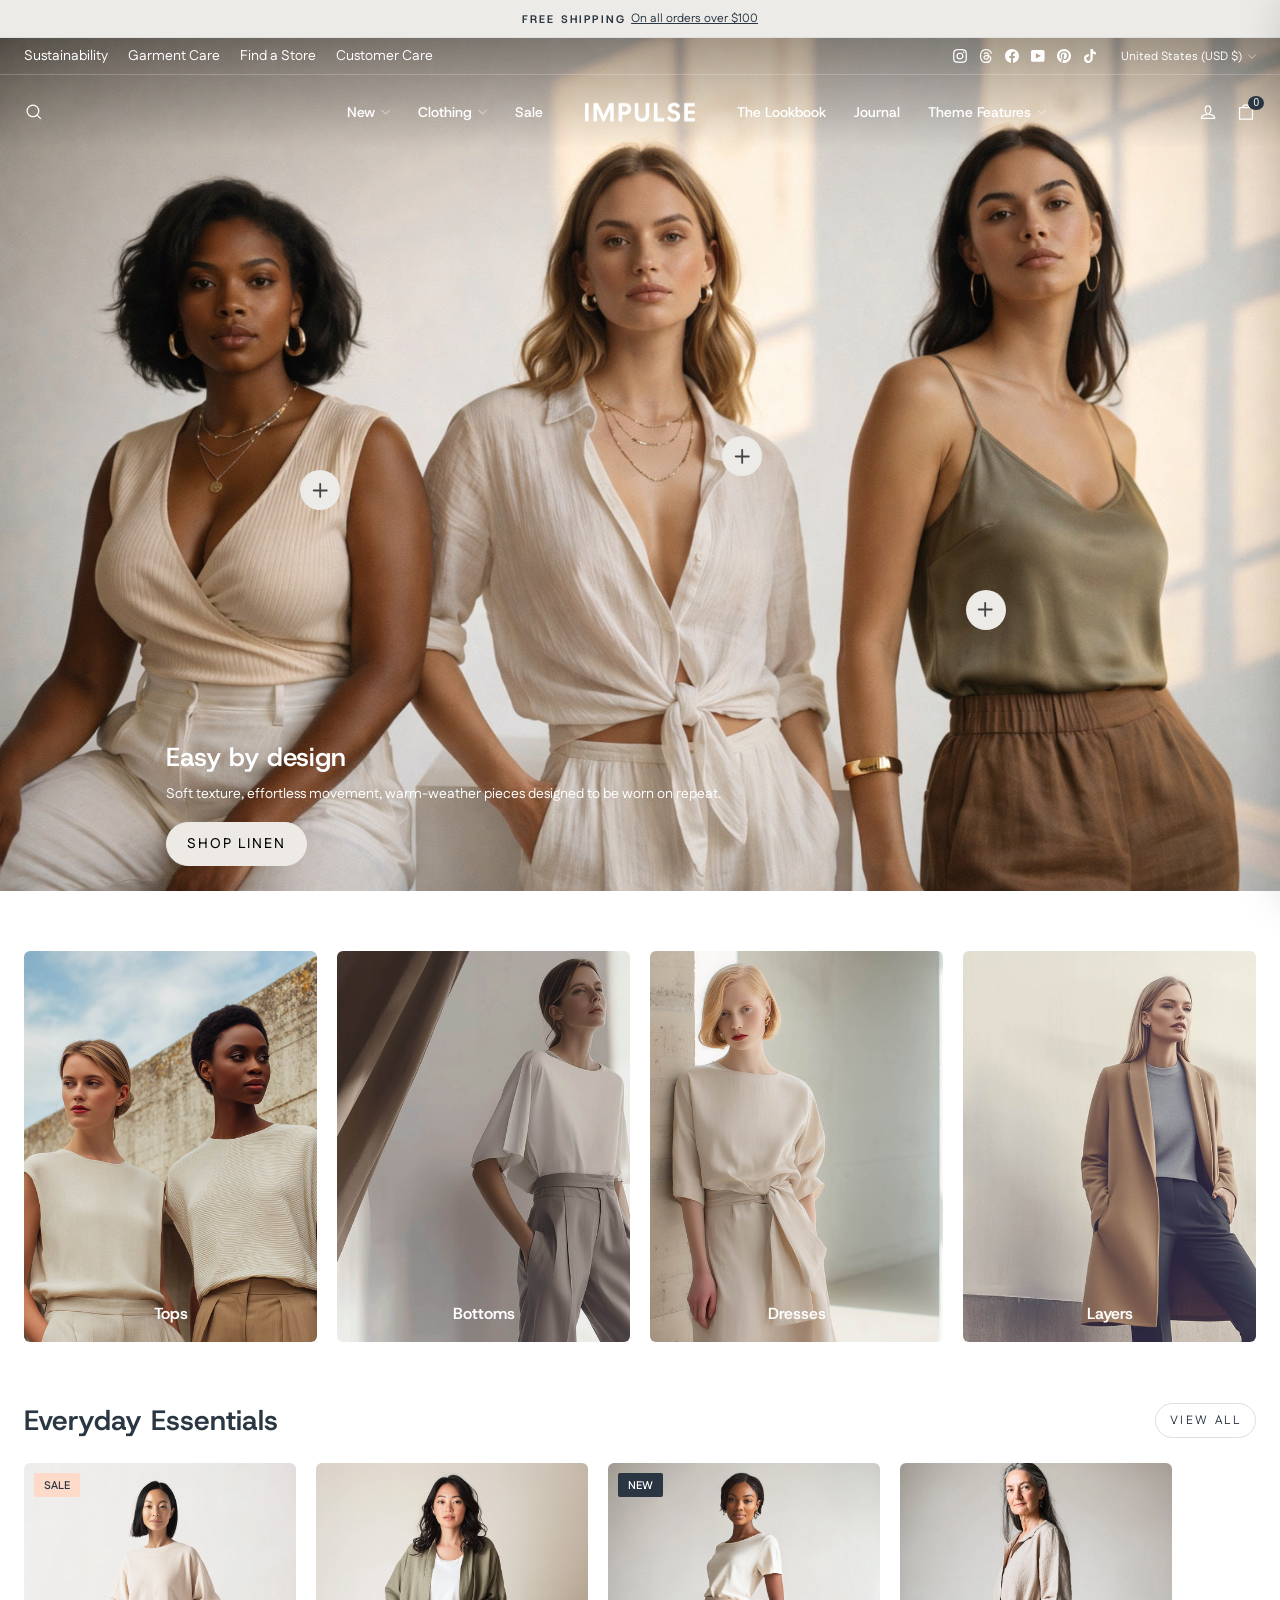
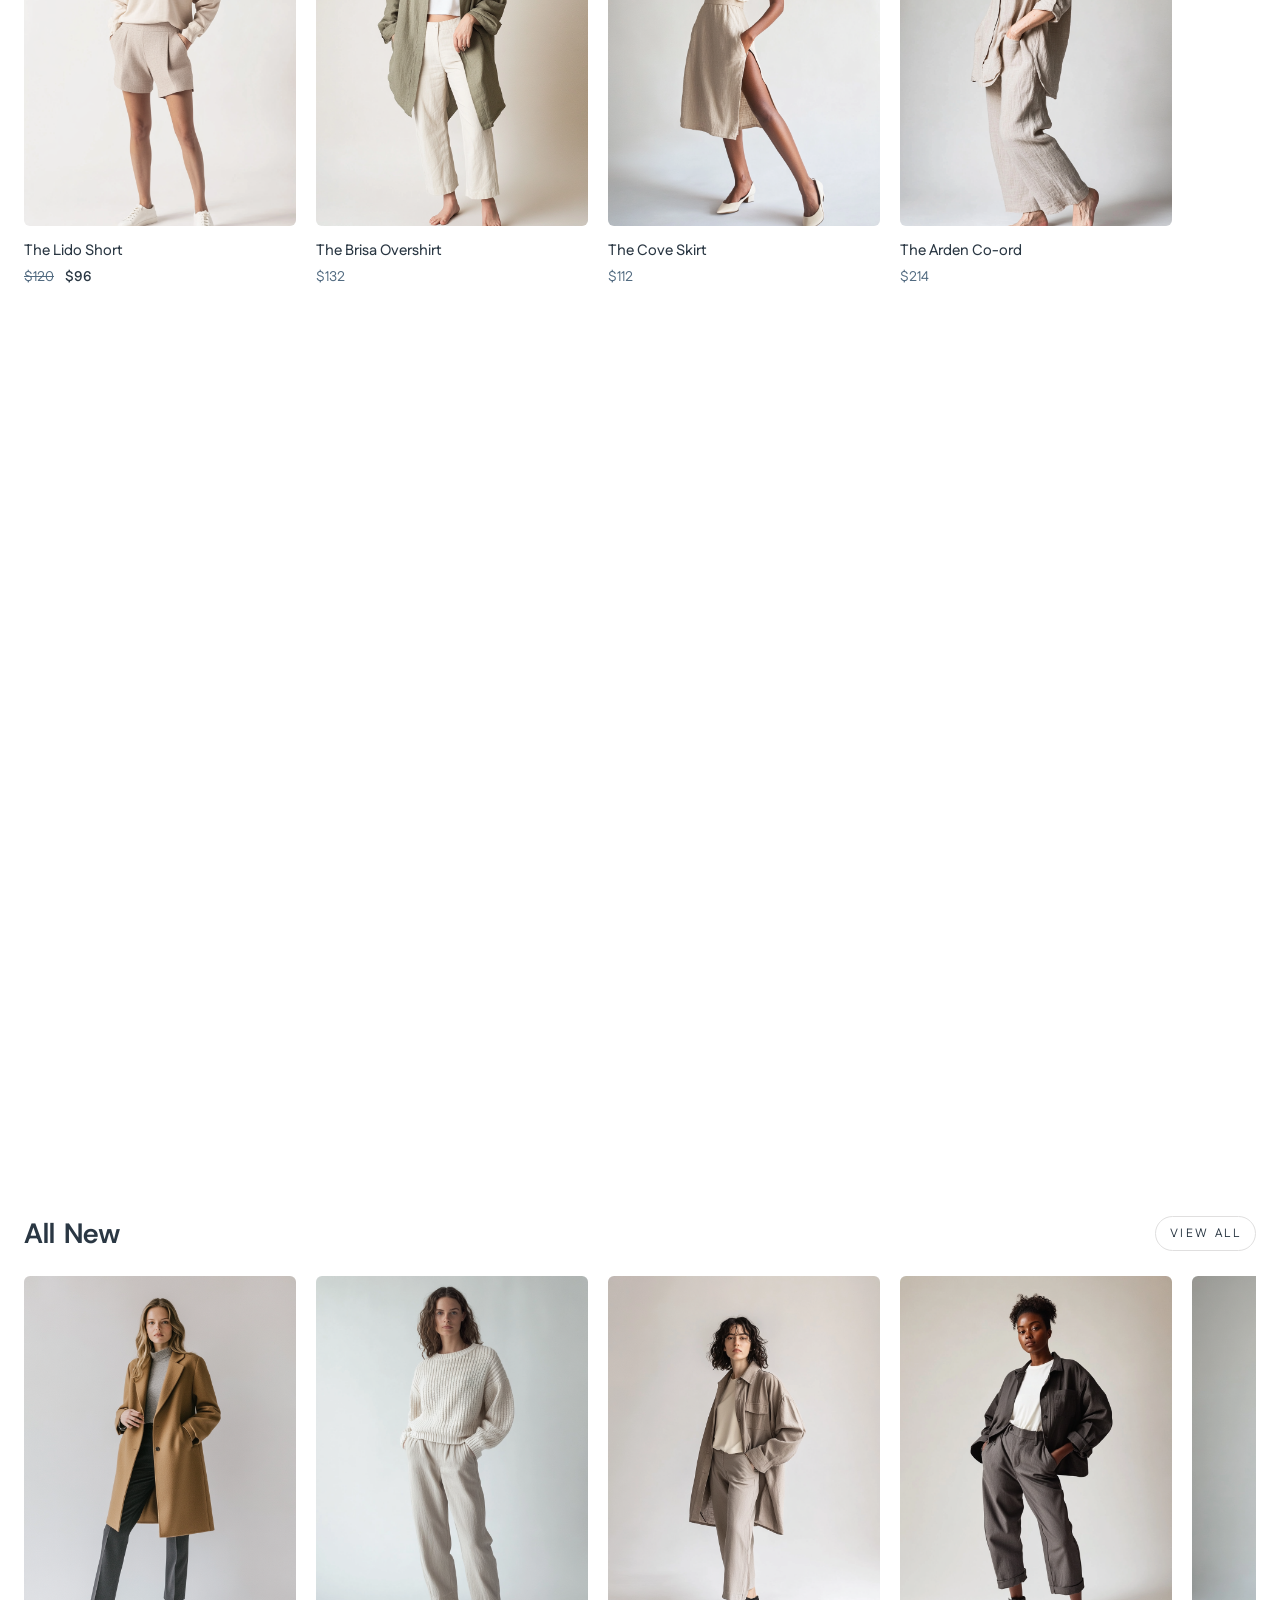
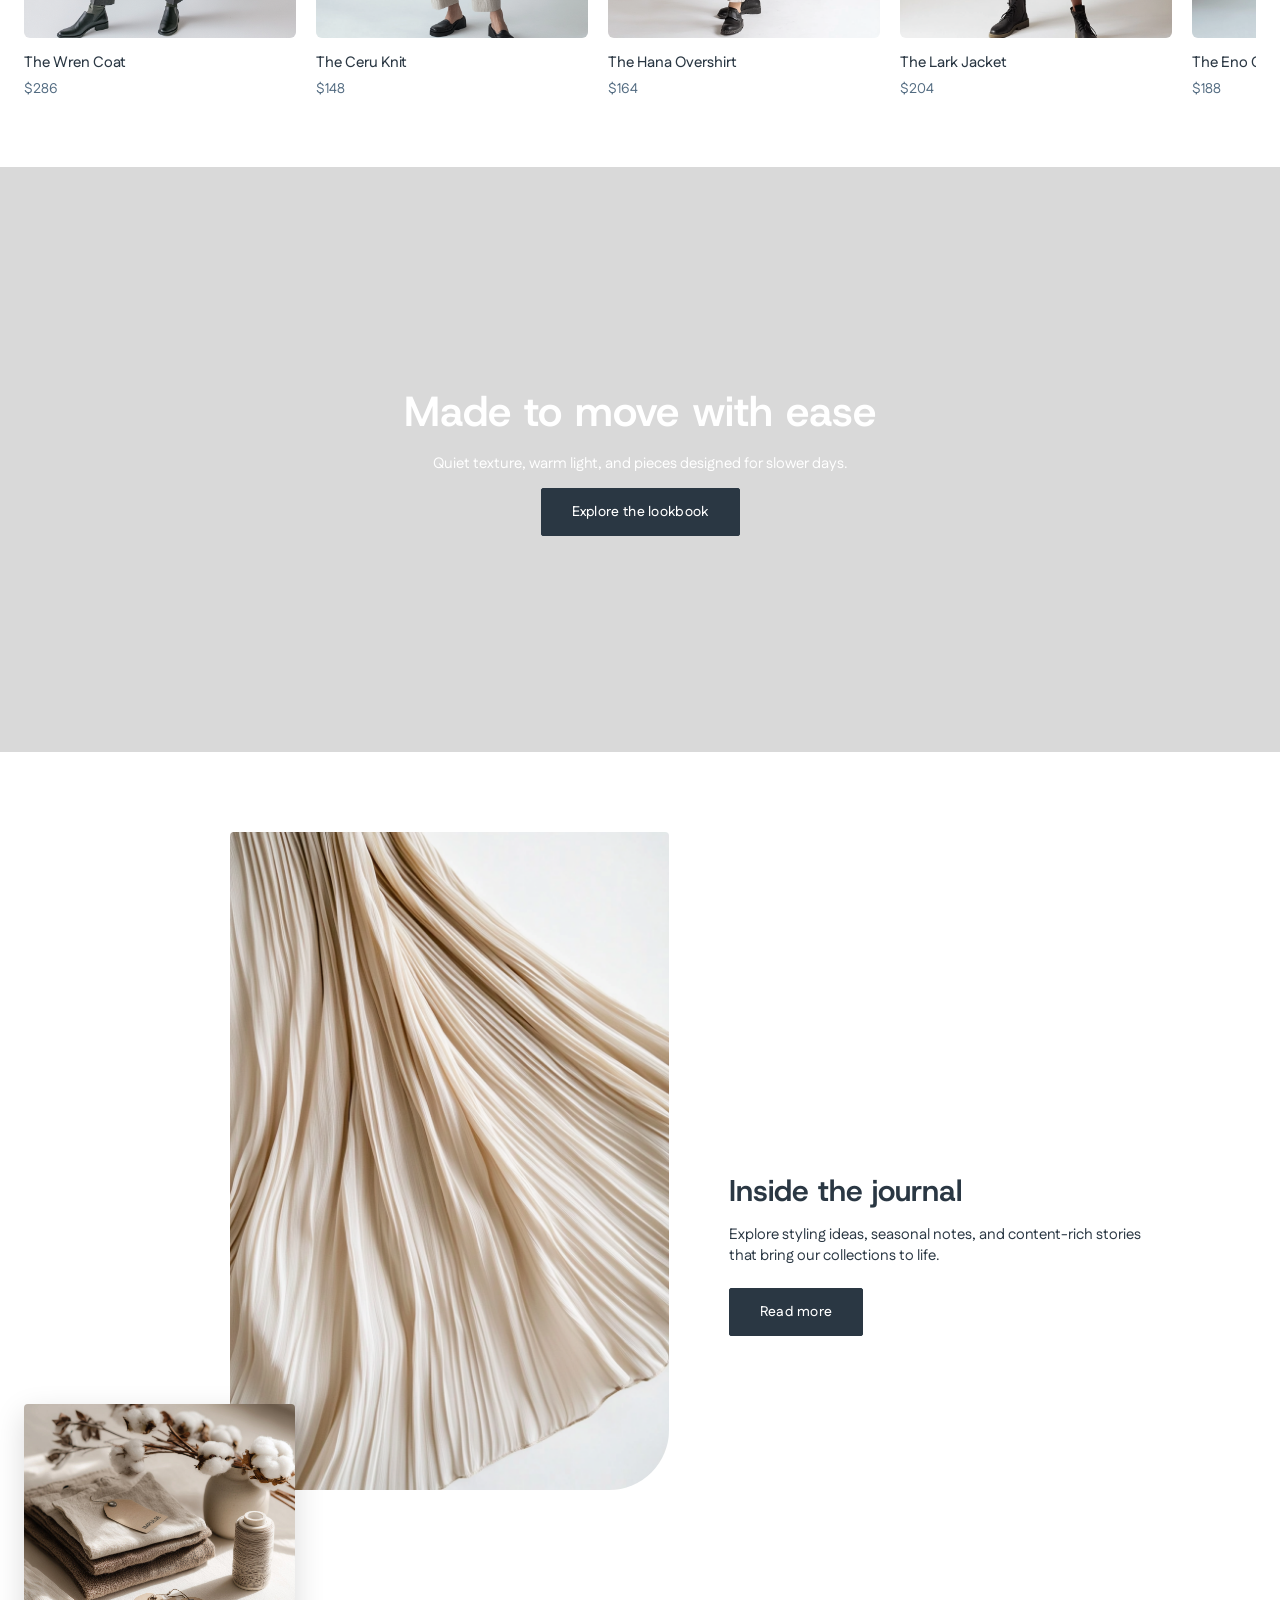
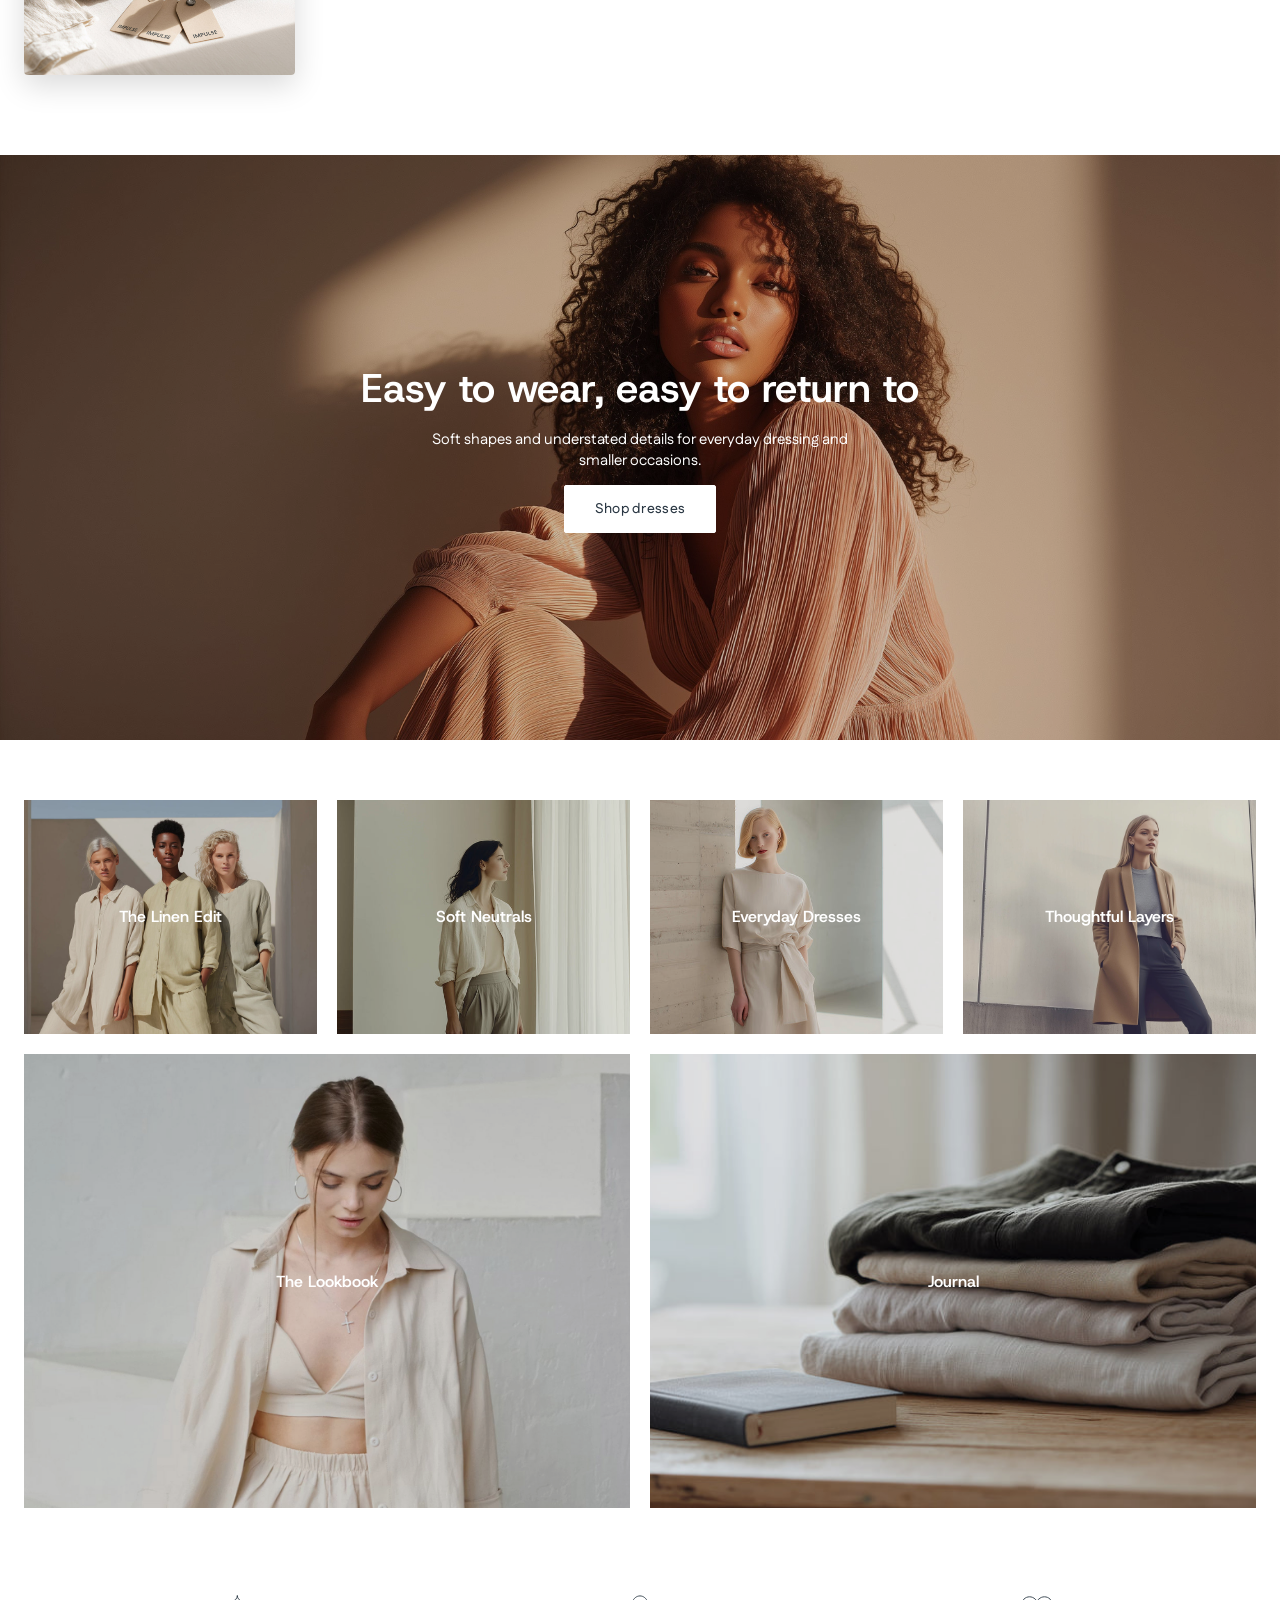
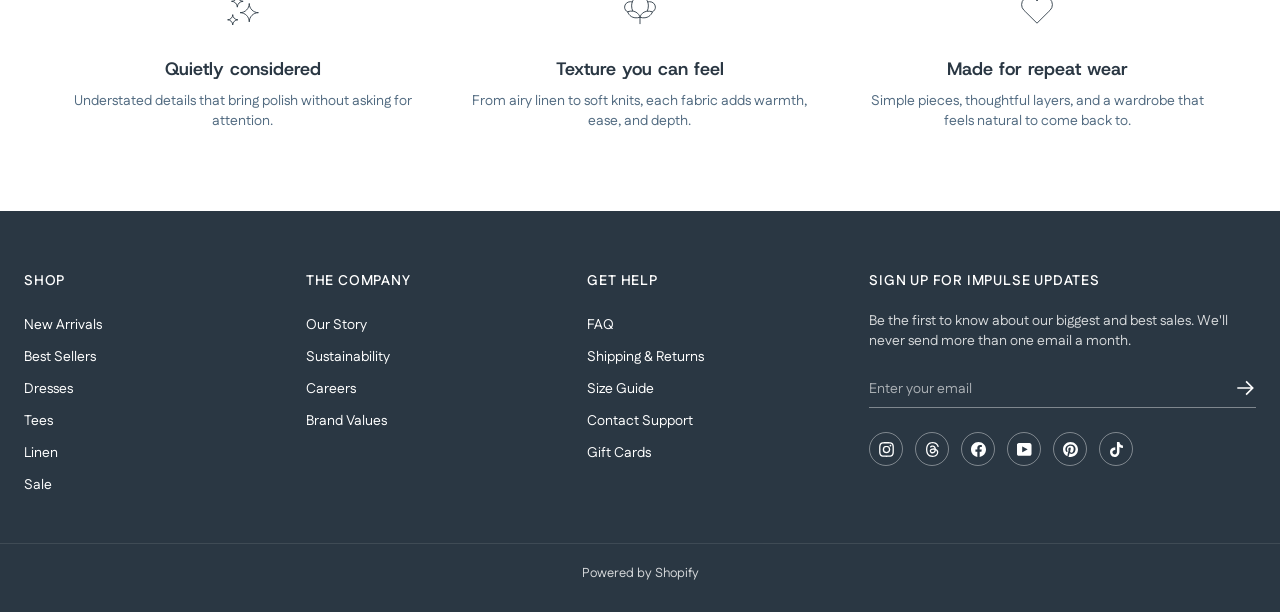
==== index.html @ c59288a2 "project setup, home page added" ====
<!DOCTYPE html>
<html lang="en">

<head>
	<meta charset="UTF-8">
	<meta name="viewport" content="width=device-width, initial-scale=1.0">
	<title>Impulse | Home</title>
	<!-- link css -->
	<link rel="stylesheet" href="./assets/css/swiper-bundle.min.css">
	<link rel="stylesheet" href="./assets/css/style.css">
</head>

<body>

	<!-- announcement bar start -->
	<div class="announcement-bar">
		<div class="announcement-bar__slide is-active">
			<span class="announcement-bar__text">Free shipping</span>
			<span class="announcement-bar__link">On all orders over $100</span>
		</div>
		<div class="announcement-bar__slide">
			<span class="announcement-bar__text">Hassle-free returns</span>
			<span class="announcement-bar__link">30-day postage paid returns</span>
		</div>
	</div>
	<!-- announcement bar end -->

	<header class="header" id="siteHeader">
		<!-- secondary toolbar (desktop only) -->
		<div class="header__toolbar">
			<div class="header__toolbar-inner container">
				<ul class="header__toolbar-links">
					<li><a href="#">Sustainability</a></li>
					<li><a href="#">Garment Care</a></li>
					<li><a href="#">Find a Store</a></li>
					<li><a href="#">Customer Care</a></li>
				</ul>
				<div class="header__toolbar-right">
					<div class="header__toolbar-social">
						<a href="#" aria-label="Instagram"><svg viewBox="0 0 32 32">
								<path
									d="M16 3.094c4.206 0 4.7.019 6.363.094 1.538.069 2.369.325 2.925.544.738.287 1.262.625 1.813 1.175s.894 1.075 1.175 1.813c.212.556.475 1.387.544 2.925.075 1.662.094 2.156.094 6.363s-.019 4.7-.094 6.363c-.069 1.538-.325 2.369-.544 2.925-.288.738-.625 1.262-1.175 1.813s-1.075.894-1.813 1.175c-.556.212-1.387.475-2.925.544-1.663.075-2.156.094-6.363.094s-4.7-.019-6.363-.094c-1.537-.069-2.369-.325-2.925-.544-.737-.288-1.263-.625-1.813-1.175s-.894-1.075-1.175-1.813c-.212-.556-.475-1.387-.544-2.925-.075-1.663-.094-2.156-.094-6.363s.019-4.7.094-6.363c.069-1.537.325-2.369.544-2.925.287-.737.625-1.263 1.175-1.813s1.075-.894 1.813-1.175c.556-.212 1.388-.475 2.925-.544 1.662-.081 2.156-.094 6.363-.094zm0-2.838c-4.275 0-4.813.019-6.494.094-1.675.075-2.819.344-3.819.731-1.037.4-1.913.944-2.788 1.819S1.486 4.656 1.08 5.688c-.387 1-.656 2.144-.731 3.825-.075 1.675-.094 2.213-.094 6.488s.019 4.813.094 6.494c.075 1.675.344 2.819.731 3.825.4 1.038.944 1.913 1.819 2.788s1.756 1.413 2.788 1.819c1 .387 2.144.656 3.825.731s2.213.094 6.494.094 4.813-.019 6.494-.094c1.675-.075 2.819-.344 3.825-.731 1.038-.4 1.913-.944 2.788-1.819s1.413-1.756 1.819-2.788c.387-1 .656-2.144.731-3.825s.094-2.212.094-6.494-.019-4.813-.094-6.494c-.075-1.675-.344-2.819-.731-3.825-.4-1.038-.944-1.913-1.819-2.788s-1.756-1.413-2.788-1.819c-1-.387-2.144-.656-3.825-.731C20.812.275 20.275.256 16 .256z" />
								<path
									d="M16 7.912a8.088 8.088 0 0 0 0 16.175c4.463 0 8.087-3.625 8.087-8.088s-3.625-8.088-8.088-8.088zm0 13.338a5.25 5.25 0 1 1 0-10.5 5.25 5.25 0 1 1 0 10.5zM26.294 7.594a1.887 1.887 0 1 1-3.774.002 1.887 1.887 0 0 1 3.774-.003z" />
							</svg></a>
						<a href="#" aria-label="Threads"><svg viewBox="0 0 20 20">
								<path
									d="M14.743 9.27a6.873 6.873 0 0 0-.262-.12c-.154-2.844-1.708-4.472-4.318-4.49h-.036c-1.56 0-2.859.667-3.658 1.88l1.435.984c.597-.905 1.534-1.098 2.224-1.098h.024c.86.005 1.508.255 1.927.742.306.355.51.845.611 1.464a10.98 10.98 0 0 0-2.467-.12c-2.48.144-4.076 1.59-3.969 3.602.054 1.02.563 1.897 1.43 2.47.735.485 1.68.722 2.663.668 1.298-.07 2.316-.566 3.026-1.471.54-.688.88-1.579 1.031-2.701.619.373 1.077.864 1.33 1.455.43 1.003.456 2.652-.89 3.997-1.18 1.178-2.596 1.688-4.738 1.703-2.376-.017-4.173-.78-5.342-2.264C3.67 14.58 3.105 12.57 3.084 10c.021-2.571.586-4.58 1.68-5.97 1.169-1.486 2.966-2.248 5.341-2.265 2.394.017 4.222.783 5.435 2.275.595.732 1.043 1.653 1.339 2.726l1.682-.45c-.358-1.32-.922-2.458-1.69-3.402C15.316 1.001 13.041.02 10.111 0H10.1C7.175.02 4.926 1.004 3.415 2.925c-1.344 1.709-2.037 4.087-2.06 7.068v.014c.023 2.98.716 5.359 2.06 7.068C4.926 18.995 7.175 19.98 10.1 20h.011c2.6-.018 4.433-.699 5.943-2.207 1.975-1.974 1.916-4.447 1.265-5.966-.467-1.089-1.358-1.973-2.576-2.557Zm-4.489 4.22c-1.087.062-2.217-.427-2.273-1.472-.041-.775.552-1.64 2.34-1.743.205-.012.406-.018.603-.018.65 0 1.257.063 1.81.184-.207 2.573-1.415 2.99-2.48 3.05Z" />
							</svg></a>
						<a href="#" aria-label="Facebook"><svg viewBox="0 0 14222 14222">
								<path
									d="M14222 7112c0 3549.352-2600.418 6491.344-6000 7024.72V9168h1657l315-2056H8222V5778c0-562 275-1111 1159-1111h897V2917s-814-139-1592-139c-1624 0-2686 984-2686 2767v1567H4194v2056h1806v4968.72C2600.418 13603.344 0 10661.352 0 7112 0 3184.703 3183.703 1 7111 1s7111 3183.703 7111 7111Zm-8222 7025c362 57 733 86 1111 86-377.945 0-749.003-29.485-1111-86.28Zm2222 0v-.28a7107.458 7107.458 0 0 1-167.717 24.267A7407.158 7407.158 0 0 0 8222 14137Zm-167.717 23.987C7745.664 14201.89 7430.797 14223 7111 14223c319.843 0 634.675-21.479 943.283-62.013Z" />
							</svg></a>
						<a href="#" aria-label="YouTube"><svg viewBox="0 0 21 20">
								<path
									d="M-.196 15.803q0 1.23.812 2.092t1.977.861h14.946q1.165 0 1.977-.861t.812-2.092V3.909q0-1.23-.82-2.116T17.539.907H2.593q-1.148 0-1.969.886t-.82 2.116v11.894zm7.465-2.149V6.058q0-.115.066-.18.049-.016.082-.016l.082.016 7.153 3.806q.066.066.066.164 0 .066-.066.131l-7.153 3.806q-.033.033-.066.033-.066 0-.098-.033-.066-.066-.066-.131z" />
							</svg></a>
						<a href="#" aria-label="Pinterest"><svg viewBox="0 0 256 256">
								<path
									d="M0 128.002c0 52.414 31.518 97.442 76.619 117.239-.36-8.938-.064-19.668 2.228-29.393 2.461-10.391 16.47-69.748 16.47-69.748s-4.089-8.173-4.089-20.252c0-18.969 10.994-33.136 24.686-33.136 11.643 0 17.268 8.745 17.268 19.217 0 11.704-7.465 29.211-11.304 45.426-3.207 13.578 6.808 24.653 20.203 24.653 24.252 0 40.586-31.149 40.586-68.055 0-28.054-18.895-49.052-53.262-49.052-38.828 0-63.017 28.956-63.017 61.3 0 11.152 3.288 19.016 8.438 25.106 2.368 2.797 2.697 3.922 1.84 7.134-.614 2.355-2.024 8.025-2.608 10.272-.852 3.242-3.479 4.401-6.409 3.204-17.884-7.301-26.213-26.886-26.213-48.902 0-36.361 30.666-79.961 91.482-79.961 48.87 0 81.035 35.364 81.035 73.325 0 50.213-27.916 87.726-69.066 87.726-13.819 0-26.818-7.47-31.271-15.955 0 0-7.431 29.492-9.005 35.187-2.714 9.869-8.026 19.733-12.883 27.421a127.897 127.897 0 0 0 36.277 5.249c70.684 0 127.996-57.309 127.996-128.005C256.001 57.309 198.689 0 128.005 0 57.314 0 0 57.309 0 128.002Z" />
							</svg></a>
						<a href="#" aria-label="TikTok"><svg viewBox="0 0 2859 3333">
								<path
									d="M2081 0c55 473 319 755 778 785v532c-266 26-499-61-770-225v995c0 1264-1378 1659-1932 753-356-583-138-1606 1004-1647v561c-87 14-180 36-265 65-254 86-398 247-358 531 77 544 1075 705 992-358V1h551z" />
							</svg></a>
					</div>
					<div class="header__currency">
						<button type="button" id="currencyToggle">
							United States (USD $)
							<svg class="chevron" viewBox="0 0 28 16" fill="none" xmlns="http://www.w3.org/2000/svg">
								<path d="m1.57 1.59 12.76 12.77L27.1 1.59" stroke-width="2" stroke="currentColor" fill="none" />
							</svg>
						</button>
						<ul class="header__currency-list" id="currencyList">
							<li><a href="#">United States (USD $)</a></li>
							<li><a href="#">Afghanistan (USD $)</a></li>
							<li><a href="#">Åland Islands (EUR &euro;)</a></li>
							<li><a href="#">Albania (USD $)</a></li>
							<li><a href="#">Algeria (USD $)</a></li>
							<li><a href="#">Andorra (EUR &euro;)</a></li>
							<li><a href="#">Angola (USD $)</a></li>
							<li><a href="#">Anguilla (USD $)</a></li>
							<li><a href="#">Antigua &amp; Barbuda (USD $)</a></li>
							<li><a href="#">Argentina (USD $)</a></li>
							<li><a href="#">Armenia (USD $)</a></li>
							<li><a href="#">Aruba (USD $)</a></li>
							<li><a href="#">Ascension Island (USD $)</a></li>
							<li><a href="#">Australia (AUD $)</a></li>
							<li><a href="#">Austria (EUR &euro;)</a></li>
						</ul>
					</div>
				</div>
			</div>
		</div>
		<!-- main header row -->
		<div class="header__main">
			<div class="header__main-inner container">
				<div class="header__side header__side--left">
					<button class="header__icon-btn header__search-btn only-desktop" id="searchToggle" aria-label="Search">
						<svg aria-hidden="true" focusable="false" role="presentation" class="icon icon-search" viewBox="0 0 64 64"><title>icon-search</title><path d="M47.16 28.58A18.58 18.58 0 1 1 28.58 10a18.58 18.58 0 0 1 18.58 18.58ZM54 54 41.94 42"></path></svg>
					</button>
					<button class="header__icon-btn header__menu-toggle only-mobile" id="menuToggle" aria-label="Site navigation">
						<svg class="icon icon-hamburger" viewBox="0 0 64 64" fill="none" xmlns="http://www.w3.org/2000/svg">
							<path d="M7 15h51M7 32h43M7 49h51" />
						</svg>
					</button>

					<nav class="header__nav only-desktop">
						<ul>
							<li class="header__nav-item has-megamenu">
								<details class="megamenu-details">
									<summary>New
										<svg class="chevron" viewBox="0 0 28 16" fill="none" xmlns="http://www.w3.org/2000/svg">
											<path d="m1.57 1.59 12.76 12.77L27.1 1.59" stroke-width="2" stroke="currentColor" fill="none" />
										</svg>
									</summary>
									<div class="megamenu">
										<div class="megamenu__inner container">
											<div class="megamenu__columns">
												<div class="megamenu__col">
													<a href="#" class="megamenu__col-title">Featured</a>
													<a href="#">All New</a>
													<a href="#">New This Week</a>
													<a href="#">Staff Picks</a>
													<a href="#">Spring / Summer Edit</a>
												</div>
												<div class="megamenu__col">
													<span class="megamenu__col-title">Shop By Category</span>
													<a href="#">New Dresses</a>
													<a href="#">New Tops</a>
													<a href="#">New Bottoms</a>
													<a href="#">New Layers</a>
													<a href="#">New Linen</a>
												</div>
												<div class="megamenu__col">
													<span class="megamenu__col-title">Shop By Occasion</span>
													<a href="#">Everyday Essentials</a>
													<a href="#">Workwear</a>
													<a href="#">Weekend</a>
													<a href="#">Vacation Ready</a>
													<a href="#">Event Dressing</a>
												</div>
												<div class="megamenu__col">
													<span class="megamenu__col-title">Collections</span>
													<a href="#">The Linen Edit</a>
													<a href="#">Minimalist Staples</a>
													<a href="#">Soft Tailoring</a>
													<a href="#">Neutral Tones</a>
													<a href="#">Monochrome Looks</a>
												</div>
											</div>
											<div class="megamenu__promos">
												<a href="#" class="megamenu__promo">
													<img src="./assets/images/grid/grid-soft-neutrals.jpg" alt="Linen Favorites">
													<p class="megamenu__promo-title">Linen Favorites</p>
													<p class="megamenu__promo-text">Breathable, relaxed pieces for everyday wear</p>
												</a>
												<a href="#" class="megamenu__promo">
													<img src="./assets/images/products/product-wren-coat.png" alt="The Wren Coat">
													<p class="megamenu__promo-title">New This Week</p>
													<span class="btn btn--sm">The Wren Coat</span>
												</a>
											</div>
										</div>
									</div>
								</details>
							</li>
							<li class="header__nav-item has-megamenu">
								<details class="megamenu-details">
									<summary>Clothing
										<svg class="chevron" viewBox="0 0 28 16" fill="none" xmlns="http://www.w3.org/2000/svg">
											<path d="m1.57 1.59 12.76 12.77L27.1 1.59" stroke-width="2" stroke="currentColor" fill="none" />
										</svg>
									</summary>
									<div class="megamenu">
										<div class="megamenu__inner container">
											<div class="megamenu__columns megamenu__columns--with-images">
												<div class="megamenu__col">
													<a href="#"><img src="./assets/images/categories/category-tops.jpg" alt="Tops"
															class="megamenu__col-img"></a>
													<a href="#" class="megamenu__col-title">Tops</a>
													<a href="#">Tees</a>
													<a href="#">Shirts</a>
													<a href="#">Knit Tops</a>
												</div>
												<div class="megamenu__col">
													<a href="#"><img src="./assets/images/categories/category-bottoms.jpg" alt="Bottoms"
															class="megamenu__col-img"></a>
													<a href="#" class="megamenu__col-title">Bottoms</a>
													<a href="#">Trousers</a>
													<a href="#">Skirts</a>
													<a href="#">Shorts</a>
												</div>
												<div class="megamenu__col">
													<a href="#"><img src="./assets/images/categories/category-dresses.jpg" alt="Dresses"
															class="megamenu__col-img"></a>
													<a href="#" class="megamenu__col-title">Dresses</a>
													<a href="#">Casual Dresses</a>
													<a href="#">Midi Dresses</a>
													<a href="#">Occasional Dresses</a>
												</div>
												<div class="megamenu__col">
													<a href="#"><img src="./assets/images/categories/category-layers.jpg" alt="Layers"
															class="megamenu__col-img"></a>
													<a href="#" class="megamenu__col-title">Layers</a>
													<a href="#">Blazers</a>
													<a href="#">Jackets</a>
													<a href="#">Cardigans</a>
													<a href="#">Sweaters</a>
												</div>
												<div class="megamenu__col">
													<a href="#"><img src="./assets/images/categories/category-linen.jpg" alt="Linen"
															class="megamenu__col-img"></a>
													<a href="#" class="megamenu__col-title">Linen</a>
													<a href="#">Linen Dresses</a>
													<a href="#">Linen Shirts</a>
													<a href="#">Linen Pants</a>
													<a href="#">Linen Shorts</a>
													<a href="#">Linen Layers</a>
												</div>
											</div>
										</div>
									</div>
								</details>
							</li>
							<li class="header__nav-item"><a href="#">Sale</a></li>
						</ul>
					</nav>
				</div>

				<a href="./index.html" class="header__logo">
					<img src="./assets/images/logo/logo.png" alt="Impulse" class="header__logo-img header__logo-img--dark">
					<img src="./assets/images/logo/logo-white.png" alt="Impulse"
						class="header__logo-img header__logo-img--light">
				</a>

				<div class="header__side header__side--right">
					<nav class="header__nav only-desktop">
						<ul>
							<li class="header__nav-item"><a href="#">The Lookbook</a></li>
							<li class="header__nav-item"><a href="#">Journal</a></li>
							<li class="header__nav-item has-megamenu">
								<details class="megamenu-details">
									<summary>Theme Features
										<svg class="chevron" viewBox="0 0 28 16" fill="none" xmlns="http://www.w3.org/2000/svg">
											<path d="m1.57 1.59 12.76 12.77L27.1 1.59" stroke-width="2" stroke="currentColor" fill="none" />
										</svg>
									</summary>
									<div class="megamenu">
										<div class="megamenu__inner container">
											<div class="megamenu__columns megamenu__columns--narrow">
												<div class="megamenu__col">
													<span class="megamenu__col-title">Presets</span>
													<a href="#">Impulse</a>
													<a href="#">Apothecary</a>
													<a href="#">Dune</a>
													<a href="#">Terrain</a>
												</div>
												<div class="megamenu__col">
													<span class="megamenu__col-title">Pages</span>
													<a href="#">Product Page</a>
													<a href="#">Collection Page</a>
													<a href="#">Pre-order</a>
													<a href="#">Gift Card</a>
													<a href="#">Find a Store</a>
												</div>
											</div>
											<div class="megamenu__promos megamenu__promos--single">
												<a href="#" class="megamenu__promo">
													<img src="./assets/images/hero/hero-main.jpg" alt="Impulse Theme">
												</a>
											</div>
										</div>
									</div>
								</details>
							</li>
						</ul>
					</nav>
					<div class="header__icons">
						<button class="header__icon-btn header__search-btn only-mobile" id="searchToggleMobile" aria-label="Search">
							<svg aria-hidden="true" focusable="false" role="presentation" class="icon icon-search" viewBox="0 0 64 64"><title>icon-search</title><path d="M47.16 28.58A18.58 18.58 0 1 1 28.58 10a18.58 18.58 0 0 1 18.58 18.58ZM54 54 41.94 42"></path></svg>
						</button>
						<button class="header__icon-btn only-desktop" aria-label="Account">
							<svg class="icon icon-user" viewBox="0 0 64 64" fill="none" xmlns="http://www.w3.org/2000/svg">
								<path d="M35 39.84v-2.53c3.3-1.91 6-6.66 6-11.41 0-7.63 0-13.82-9-13.82s-9 6.19-9 13.82c0 4.75 2.7 9.51 6 11.41v2.53c-10.18.85-18 6-18 12.16h42c0-6.19-7.82-11.31-18-12.16Z" />
							</svg>
						</button>
						<button class="header__icon-btn header__cart-btn" id="cartToggle" aria-label="Cart">
							<svg class="icon icon-bag-minimal" viewBox="0 0 64 64" fill="none" xmlns="http://www.w3.org/2000/svg">
								<path d="M11.375 17.863h41.25v36.75h-41.25z" />
								<path d="M22.25 18c0-7.105 4.35-9 9.75-9s9.75 1.895 9.75 9" />
							</svg>
							<span class="header__cart-count">0</span>
						</button>
					</div>
				</div>
			</div>
		</div>
		<!-- search bar dropdown -->
		<div class="header__search-bar" id="searchBar">
			<div class="header__search-bar-inner container">
				<input type="search" id="searchInput" placeholder="Search our store" aria-label="Search our store"
					autocomplete="off">
				<button id="searchClose" aria-label="Close search">
					<svg viewBox="0 0 20 20" fill="none" xmlns="http://www.w3.org/2000/svg">
						<path d="M4 4l12 12M16 4L4 16" stroke="currentColor" stroke-width="1.4" />
					</svg>
				</button>
			</div>

			<div class="search-results container" id="searchResults" hidden>
				<div class="search-results__inner">
					<div class="search-results__col search-results__col--left">
						<div class="search-results__group" id="searchSuggestionsGroup" hidden>
							<h4 class="search-results__heading">Suggestions</h4>
							<ul class="search-results__list" id="searchSuggestionsList"></ul>
						</div>
						<div class="search-results__group" id="searchPagesGroup" hidden>
							<h4 class="search-results__heading">Pages:</h4>
							<ul class="search-results__list" id="searchPagesList"></ul>
						</div>
						<div class="search-results__group" id="searchCollectionsGroup" hidden>
							<h4 class="search-results__heading">Collections:</h4>
							<ul class="search-results__list" id="searchCollectionsList"></ul>
						</div>
					</div>
					<div class="search-results__col search-results__col--right" id="searchProductsGroup" hidden>
						<h4 class="search-results__heading">Products</h4>
						<ul class="search-results__products" id="searchProductsList"></ul>
					</div>
				</div>
				<a href="#" class="search-results__view-more" id="searchViewMore" hidden>View more &rarr;</a>
				<p class="search-results__empty" id="searchEmpty" hidden></p>
			</div>
		</div>
	</header>
	<nav class="mobile-nav" id="mobileNav">
			<div class="mobile-nav__header">
				<img src="./assets/images/logo/logo.png" alt="Impulse" class="mobile-nav__logo">
				<button class="mobile-nav__close" id="mobileNavClose" aria-label="Close menu">
					<svg viewBox="0 0 20 20" fill="none" xmlns="http://www.w3.org/2000/svg">
						<path d="M4 4l12 12M16 4L4 16" stroke="currentColor" stroke-width="1.4" />
					</svg>
				</button>
			</div>

			<ul class="mobile-nav__list">
				<li style="--i:0">
					<details class="mobile-nav__details">
						<summary>New
							<svg class="chevron" viewBox="0 0 28 16" fill="none" xmlns="http://www.w3.org/2000/svg">
								<path d="m1.57 1.59 12.76 12.77L27.1 1.59" stroke-width="2" stroke="currentColor" fill="none" />
							</svg>
						</summary>
						<ul class="mobile-nav__sublist">
							<li>
								<details class="mobile-nav__details mobile-nav__details--sub">
									<summary>Featured
										<svg class="chevron chevron--circle" viewBox="0 0 28 16" fill="none"
											xmlns="http://www.w3.org/2000/svg">
											<path d="m1.57 1.59 12.76 12.77L27.1 1.59" stroke-width="2" stroke="currentColor" fill="none" />
										</svg>
									</summary>
									<ul class="mobile-nav__grandchild">
										<li><a href="#">All New</a></li>
										<li><a href="#">New This Week</a></li>
										<li><a href="#">Staff Picks</a></li>
										<li><a href="#">Spring / Summer Edit</a></li>
									</ul>
								</details>
							</li>
							<li>
								<details class="mobile-nav__details mobile-nav__details--sub">
									<summary>Shop By Category
										<svg class="chevron chevron--circle" viewBox="0 0 28 16" fill="none"
											xmlns="http://www.w3.org/2000/svg">
											<path d="m1.57 1.59 12.76 12.77L27.1 1.59" stroke-width="2" stroke="currentColor" fill="none" />
										</svg>
									</summary>
									<ul class="mobile-nav__grandchild">
										<li><a href="#">New Dresses</a></li>
										<li><a href="#">New Tops</a></li>
										<li><a href="#">New Bottoms</a></li>
										<li><a href="#">New Layers</a></li>
										<li><a href="#">New Linen</a></li>
									</ul>
								</details>
							</li>
							<li>
								<details class="mobile-nav__details mobile-nav__details--sub">
									<summary>Shop By Occasion
										<svg class="chevron chevron--circle" viewBox="0 0 28 16" fill="none"
											xmlns="http://www.w3.org/2000/svg">
											<path d="m1.57 1.59 12.76 12.77L27.1 1.59" stroke-width="2" stroke="currentColor" fill="none" />
										</svg>
									</summary>
									<ul class="mobile-nav__grandchild">
										<li><a href="#">Everyday Essentials</a></li>
										<li><a href="#">Workwear</a></li>
										<li><a href="#">Weekend</a></li>
										<li><a href="#">Vacation Ready</a></li>
										<li><a href="#">Event Dressing</a></li>
									</ul>
								</details>
							</li>
							<li>
								<details class="mobile-nav__details mobile-nav__details--sub">
									<summary>Collections
										<svg class="chevron chevron--circle" viewBox="0 0 28 16" fill="none"
											xmlns="http://www.w3.org/2000/svg">
											<path d="m1.57 1.59 12.76 12.77L27.1 1.59" stroke-width="2" stroke="currentColor" fill="none" />
										</svg>
									</summary>
									<ul class="mobile-nav__grandchild">
										<li><a href="#">The Linen Edit</a></li>
										<li><a href="#">Minimalist Staples</a></li>
										<li><a href="#">Soft Tailoring</a></li>
										<li><a href="#">Neutral Tones</a></li>
										<li><a href="#">Monochrome Looks</a></li>
									</ul>
								</details>
							</li>
						</ul>
					</details>
				</li>

				<li style="--i:1">
					<details class="mobile-nav__details">
						<summary>Clothing
							<svg class="chevron" viewBox="0 0 28 16" fill="none" xmlns="http://www.w3.org/2000/svg">
								<path d="m1.57 1.59 12.76 12.77L27.1 1.59" stroke-width="2" stroke="currentColor" fill="none" />
							</svg>
						</summary>
						<ul class="mobile-nav__sublist">
							<li>
								<details class="mobile-nav__details mobile-nav__details--sub">
									<summary>Tops
										<svg class="chevron chevron--circle" viewBox="0 0 28 16" fill="none"
											xmlns="http://www.w3.org/2000/svg">
											<path d="m1.57 1.59 12.76 12.77L27.1 1.59" stroke-width="2" stroke="currentColor" fill="none" />
										</svg>
									</summary>
									<ul class="mobile-nav__grandchild">
										<li><a href="#">Tees</a></li>
										<li><a href="#">Shirts</a></li>
										<li><a href="#">Knit Tops</a></li>
									</ul>
								</details>
							</li>
							<li>
								<details class="mobile-nav__details mobile-nav__details--sub">
									<summary>Bottoms
										<svg class="chevron chevron--circle" viewBox="0 0 28 16" fill="none"
											xmlns="http://www.w3.org/2000/svg">
											<path d="m1.57 1.59 12.76 12.77L27.1 1.59" stroke-width="2" stroke="currentColor" fill="none" />
										</svg>
									</summary>
									<ul class="mobile-nav__grandchild">
										<li><a href="#">Trousers</a></li>
										<li><a href="#">Skirts</a></li>
										<li><a href="#">Shorts</a></li>
									</ul>
								</details>
							</li>
							<li>
								<details class="mobile-nav__details mobile-nav__details--sub">
									<summary>Dresses
										<svg class="chevron chevron--circle" viewBox="0 0 28 16" fill="none"
											xmlns="http://www.w3.org/2000/svg">
											<path d="m1.57 1.59 12.76 12.77L27.1 1.59" stroke-width="2" stroke="currentColor" fill="none" />
										</svg>
									</summary>
									<ul class="mobile-nav__grandchild">
										<li><a href="#">Casual Dresses</a></li>
										<li><a href="#">Midi Dresses</a></li>
										<li><a href="#">Occasional Dresses</a></li>
									</ul>
								</details>
							</li>
							<li>
								<details class="mobile-nav__details mobile-nav__details--sub">
									<summary>Layers
										<svg class="chevron chevron--circle" viewBox="0 0 28 16" fill="none"
											xmlns="http://www.w3.org/2000/svg">
											<path d="m1.57 1.59 12.76 12.77L27.1 1.59" stroke-width="2" stroke="currentColor" fill="none" />
										</svg>
									</summary>
									<ul class="mobile-nav__grandchild">
										<li><a href="#">Blazers</a></li>
										<li><a href="#">Jackets</a></li>
										<li><a href="#">Cardigans</a></li>
										<li><a href="#">Sweaters</a></li>
									</ul>
								</details>
							</li>
							<li>
								<details class="mobile-nav__details mobile-nav__details--sub">
									<summary>Linen
										<svg class="chevron chevron--circle" viewBox="0 0 28 16" fill="none"
											xmlns="http://www.w3.org/2000/svg">
											<path d="m1.57 1.59 12.76 12.77L27.1 1.59" stroke-width="2" stroke="currentColor" fill="none" />
										</svg>
									</summary>
									<ul class="mobile-nav__grandchild">
										<li><a href="#">Linen Dresses</a></li>
										<li><a href="#">Linen Shirts</a></li>
										<li><a href="#">Linen Pants</a></li>
										<li><a href="#">Linen Shorts</a></li>
										<li><a href="#">Linen Layers</a></li>
									</ul>
								</details>
							</li>
						</ul>
					</details>
				</li>

				<li style="--i:2"><a href="#" class="mobile-nav__toplevel-link">Sale</a></li>
				<li style="--i:3"><a href="#" class="mobile-nav__toplevel-link">The Lookbook</a></li>
				<li style="--i:4"><a href="#" class="mobile-nav__toplevel-link">Journal</a></li>

				<li style="--i:5">
					<details class="mobile-nav__details">
						<summary>Theme Features
							<svg class="chevron" viewBox="0 0 28 16" fill="none" xmlns="http://www.w3.org/2000/svg">
								<path d="m1.57 1.59 12.76 12.77L27.1 1.59" stroke-width="2" stroke="currentColor" fill="none" />
							</svg>
						</summary>
						<ul class="mobile-nav__sublist">
							<li>
								<details class="mobile-nav__details mobile-nav__details--sub">
									<summary>Presets
										<svg class="chevron chevron--circle" viewBox="0 0 28 16" fill="none"
											xmlns="http://www.w3.org/2000/svg">
											<path d="m1.57 1.59 12.76 12.77L27.1 1.59" stroke-width="2" stroke="currentColor" fill="none" />
										</svg>
									</summary>
									<ul class="mobile-nav__grandchild">
										<li><a href="#">Impulse</a></li>
										<li><a href="#">Apothecary</a></li>
										<li><a href="#">Dune</a></li>
										<li><a href="#">Terrain</a></li>
									</ul>
								</details>
							</li>
							<li>
								<details class="mobile-nav__details mobile-nav__details--sub">
									<summary>Pages
										<svg class="chevron chevron--circle" viewBox="0 0 28 16" fill="none"
											xmlns="http://www.w3.org/2000/svg">
											<path d="m1.57 1.59 12.76 12.77L27.1 1.59" stroke-width="2" stroke="currentColor" fill="none" />
										</svg>
									</summary>
									<ul class="mobile-nav__grandchild">
										<li><a href="#">Product Page</a></li>
										<li><a href="#">Collection Page</a></li>
										<li><a href="#">Pre-order</a></li>
										<li><a href="#">Gift Card</a></li>
										<li><a href="#">Find a Store</a></li>
									</ul>
								</details>
							</li>
						</ul>
					</details>
				</li>

				<li style="--i:6">
					<a href="#" class="mobile-nav__login">
						<svg viewBox="0 0 64 64">
							<path
								d="M35 39.84v-2.53c3.3-1.91 6-6.66 6-11.41 0-7.63 0-13.82-9-13.82s-9 6.19-9 13.82c0 4.75 2.7 9.51 6 11.41v2.53c-10.18.85-18 6-18 12.16h42c0-6.19-7.82-11.31-18-12.16Z" />
						</svg>
						Log in
					</a>
				</li>

				<li style="--i:7" class="mobile-nav__toolbar-grid">
					<a href="#">Sustainability</a>
					<a href="#">Garment Care</a>
					<a href="#">Find a Store</a>
					<a href="#">Customer Care</a>
				</li>
			</ul>

			<div class="mobile-nav__social" style="--i:8">
				<a href="#" aria-label="Instagram"><svg viewBox="0 0 32 32">
						<path
							d="M16 3.094c4.206 0 4.7.019 6.363.094 1.538.069 2.369.325 2.925.544.738.287 1.262.625 1.813 1.175s.894 1.075 1.175 1.813c.212.556.475 1.387.544 2.925.075 1.662.094 2.156.094 6.363s-.019 4.7-.094 6.363c-.069 1.538-.325 2.369-.544 2.925-.288.738-.625 1.262-1.175 1.813s-1.075.894-1.813 1.175c-.556.212-1.387.475-2.925.544-1.663.075-2.156.094-6.363.094s-4.7-.019-6.363-.094c-1.537-.069-2.369-.325-2.925-.544-.737-.288-1.263-.625-1.813-1.175s-.894-1.075-1.175-1.813c-.212-.556-.475-1.387-.544-2.925-.075-1.663-.094-2.156-.094-6.363s.019-4.7.094-6.363c.069-1.537.325-2.369.544-2.925.287-.737.625-1.263 1.175-1.813s1.075-.894 1.813-1.175c.556-.212 1.388-.475 2.925-.544 1.662-.081 2.156-.094 6.363-.094zm0-2.838c-4.275 0-4.813.019-6.494.094-1.675.075-2.819.344-3.819.731-1.037.4-1.913.944-2.788 1.819S1.486 4.656 1.08 5.688c-.387 1-.656 2.144-.731 3.825-.075 1.675-.094 2.213-.094 6.488s.019 4.813.094 6.494c.075 1.675.344 2.819.731 3.825.4 1.038.944 1.913 1.819 2.788s1.756 1.413 2.788 1.819c1 .387 2.144.656 3.825.731s2.213.094 6.494.094 4.813-.019 6.494-.094c1.675-.075 2.819-.344 3.825-.731 1.038-.4 1.913-.944 2.788-1.819s1.413-1.756 1.819-2.788c.387-1 .656-2.144.731-3.825s.094-2.212.094-6.494-.019-4.813-.094-6.494c-.075-1.675-.344-2.819-.731-3.825-.4-1.038-.944-1.913-1.819-2.788s-1.756-1.413-2.788-1.819c-1-.387-2.144-.656-3.825-.731C20.812.275 20.275.256 16 .256z" />
						<path
							d="M16 7.912a8.088 8.088 0 0 0 0 16.175c4.463 0 8.087-3.625 8.087-8.088s-3.625-8.088-8.088-8.088zm0 13.338a5.25 5.25 0 1 1 0-10.5 5.25 5.25 0 1 1 0 10.5zM26.294 7.594a1.887 1.887 0 1 1-3.774.002 1.887 1.887 0 0 1 3.774-.003z" />
					</svg></a>
				<a href="#" aria-label="Facebook"><svg viewBox="0 0 14222 14222">
						<path
							d="M14222 7112c0 3549.352-2600.418 6491.344-6000 7024.72V9168h1657l315-2056H8222V5778c0-562 275-1111 1159-1111h897V2917s-814-139-1592-139c-1624 0-2686 984-2686 2767v1567H4194v2056h1806v4968.72C2600.418 13603.344 0 10661.352 0 7112 0 3184.703 3183.703 1 7111 1s7111 3183.703 7111 7111Zm-8222 7025c362 57 733 86 1111 86-377.945 0-749.003-29.485-1111-86.28Zm2222 0v-.28a7107.458 7107.458 0 0 1-167.717 24.267A7407.158 7407.158 0 0 0 8222 14137Zm-167.717 23.987C7745.664 14201.89 7430.797 14223 7111 14223c319.843 0 634.675-21.479 943.283-62.013Z" />
					</svg></a>
				<a href="#" aria-label="YouTube"><svg viewBox="0 0 21 20">
						<path
							d="M-.196 15.803q0 1.23.812 2.092t1.977.861h14.946q1.165 0 1.977-.861t.812-2.092V3.909q0-1.23-.82-2.116T17.539.907H2.593q-1.148 0-1.969.886t-.82 2.116v11.894zm7.465-2.149V6.058q0-.115.066-.18.049-.016.082-.016l.082.016 7.153 3.806q.066.066.066.164 0 .066-.066.131l-7.153 3.806q-.033.033-.066.033-.066 0-.098-.033-.066-.066-.066-.131z" />
					</svg></a>
				<a href="#" aria-label="Pinterest"><svg viewBox="0 0 256 256">
						<path
							d="M0 128.002c0 52.414 31.518 97.442 76.619 117.239-.36-8.938-.064-19.668 2.228-29.393 2.461-10.391 16.47-69.748 16.47-69.748s-4.089-8.173-4.089-20.252c0-18.969 10.994-33.136 24.686-33.136 11.643 0 17.268 8.745 17.268 19.217 0 11.704-7.465 29.211-11.304 45.426-3.207 13.578 6.808 24.653 20.203 24.653 24.252 0 40.586-31.149 40.586-68.055 0-28.054-18.895-49.052-53.262-49.052-38.828 0-63.017 28.956-63.017 61.3 0 11.152 3.288 19.016 8.438 25.106 2.368 2.797 2.697 3.922 1.84 7.134-.614 2.355-2.024 8.025-2.608 10.272-.852 3.242-3.479 4.401-6.409 3.204-17.884-7.301-26.213-26.886-26.213-48.902 0-36.361 30.666-79.961 91.482-79.961 48.87 0 81.035 35.364 81.035 73.325 0 50.213-27.916 87.726-69.066 87.726-13.819 0-26.818-7.47-31.271-15.955 0 0-7.431 29.492-9.005 35.187-2.714 9.869-8.026 19.733-12.883 27.421a127.897 127.897 0 0 0 36.277 5.249c70.684 0 127.996-57.309 127.996-128.005C256.001 57.309 198.689 0 128.005 0 57.314 0 0 57.309 0 128.002Z" />
					</svg></a>
				<a href="#" aria-label="TikTok"><svg viewBox="0 0 2859 3333">
						<path
							d="M2081 0c55 473 319 755 778 785v532c-266 26-499-61-770-225v995c0 1264-1378 1659-1932 753-356-583-138-1606 1004-1647v561c-87 14-180 36-265 65-254 86-398 247-358 531 77 544 1075 705 992-358V1h551z" />
					</svg></a>
			</div>
	</nav>
	<!-- cart drawer -->
	<div class="cart-drawer" id="cartDrawer">
		<div class="cart-drawer__header">
			<h2>Cart</h2>
			<button class="cart-drawer__close" id="cartClose" aria-label="Close cart">
				<svg viewBox="0 0 20 20" fill="none" xmlns="http://www.w3.org/2000/svg">
					<path d="M4 4l12 12M16 4L4 16" stroke="currentColor" stroke-width="1.4" />
				</svg>
			</button>
		</div>

		<div class="cart-drawer__body">
			<div class="cart-drawer__empty" id="cartEmpty">
				<p>Your cart is currently empty.</p>
				<a href="./index.html" class="btn">Continue shopping</a>
			</div>

			<div class="cart-drawer__items" id="cartItems"></div>

			<div class="cart-drawer__note-wrap" id="cartNoteWrap" hidden>
				<label for="cartNote" class="cart-drawer__note-label">Order note</label>
				<textarea id="cartNote" class="cart-drawer__note"></textarea>
			</div>
		</div>

		<div class="cart-drawer__footer" id="cartFooter" hidden>
			<div class="cart-drawer__row">
				<span>Subtotal</span>
				<span id="cartSubtotal">$0</span>
			</div>
			<p class="cart-drawer__shipping-note">Shipping, taxes, and discount codes calculated at checkout.</p>
			<label class="cart-drawer__terms">
				<input type="checkbox" id="cartTerms">
				I agree with the terms and conditions
			</label>
			<button type="button" class="btn cart-drawer__checkout" id="cartCheckout">Check out</button>
		</div>
	</div>
	<!-- shared drawer overlay backdrop -->
	<div class="nav-overlay" id="navOverlay"></div>

	<!-- quick view modal start -->
	<div class="product-modal" id="quickViewModal">
		<div class="product-modal__inner">
			<button class="product-modal__close" id="quickViewClose" aria-label="Close">
				<svg viewBox="0 0 20 20" fill="none" xmlns="http://www.w3.org/2000/svg">
					<path d="M4 4l12 12M16 4L4 16" stroke="currentColor" stroke-width="1.4" />
				</svg>
			</button>
			<div class="product-modal__scroll">
			<div class="product-modal__gallery">
				<div class="product-modal__thumbs" id="quickViewThumbs"></div>
				<div class="product-modal__main">
					<img id="quickViewMainImg" src="" alt="">
				</div>
			</div>
			<div class="product-modal__info">
				<h2 class="product-modal__title" id="quickViewTitle"></h2>
				<div class="product-modal__material" id="quickViewMaterial">
					<svg viewBox="0 0 64 64" fill="none" xmlns="http://www.w3.org/2000/svg">
						<path d="M52 11 13 50m22-37v15h16" stroke="currentColor" stroke-width="3" stroke-linecap="round" stroke-linejoin="round" />
						<path d="M52 11c6 24-16.72 47.29-33 32C7 22 29 10 52 11Z" stroke="currentColor" stroke-width="3" stroke-linecap="round" stroke-linejoin="round" />
					</svg>
					<span id="quickViewMaterialText"></span>
				</div>
				<div class="product-modal__price" id="quickViewPrice"></div>
				<div class="product-modal__desc">
					<p id="quickViewDescPara"></p>
					<ul id="quickViewBullets"></ul>
					<p id="quickViewStylingTip"></p>
				</div>
				<button class="product-modal__size-chart" type="button" id="quickViewSizeChart">
					Size chart
					<svg viewBox="0 0 64 64" fill="none" xmlns="http://www.w3.org/2000/svg">
						<path d="M22.39 33.53c-7.46 0-13.5-3.9-13.5-8.72s6-8.72 13.5-8.72 13.5 3.9 13.5 8.72a12 12 0 0 1-.22 1.73" stroke="currentColor" stroke-width="3" stroke-linecap="round" stroke-linejoin="round" />
						<ellipse cx="22.39" cy="24.81" rx="3.28" ry="2.12" stroke="currentColor" stroke-width="3" />
						<path d="M8.89 24.81V38.5c0 7.9 6.4 9.41 14.3 9.41h31.92V33.53H22.39m24.39 0v7.44m-8.13-7.44v7.44m-8.13-7.44v7.44m-8.13-7.44v7.44" stroke="currentColor" stroke-width="3" stroke-linecap="round" stroke-linejoin="round" />
					</svg>
				</button>
				<div class="product-modal__stock">
					<span class="product-modal__stock-dot"></span>
					<span>In stock, ready to ship</span>
				</div>
				<button type="button" class="btn product-modal__add-to-cart" id="quickViewAddToCart">Add to cart</button>

				<div class="product-modal__accordions" id="quickViewAccordions"></div>

				<div class="product-modal__share">
					<a href="#" aria-label="Share on Facebook">
						<svg viewBox="0 0 14222 14222" xmlns="http://www.w3.org/2000/svg">
							<path fill="currentColor"
								d="M14222 7112c0 3549.352-2600.418 6491.344-6000 7024.72V9168h1657l315-2056H8222V5778c0-562 275-1111 1159-1111h897V2917s-814-139-1592-139c-1624 0-2686 984-2686 2767v1567H4194v2056h1806v4968.72C2600.418 13603.344 0 10661.352 0 7112 0 3184.703 3183.703 1 7111 1s7111 3183.703 7111 7111Z" />
						</svg>
						Share
					</a>
					<a href="#" aria-label="Share on X">
						<svg viewBox="0 0 20 20" xmlns="http://www.w3.org/2000/svg">
							<path fill="currentColor"
								d="M11.095 5.514c.1-.167.158-.3.249-.409A986.714 986.714 0 0 1 14.67 1.11c.43-.514.876-.614 1.35-.327.53.32.609.932.166 1.485-.477.598-.978 1.178-1.467 1.766-.772.927-1.538 1.862-2.322 2.78-.184.216-.21.358-.038.609 2.158 3.157 4.304 6.323 6.448 9.49.18.266.345.55.463.845.435 1.093-.138 2.07-1.319 2.157-1.61.118-3.226.142-4.829-.11-.95-.15-1.607-.758-2.13-1.513-1.15-1.66-2.28-3.334-3.42-5.002-.071-.105-.155-.203-.289-.377-.086.124-.14.214-.207.295a4455.405 4455.405 0 0 1-4.44 5.31 3.698 3.698 0 0 1-.387.42c-.351.308-.85.304-1.217.008-.353-.286-.466-.811-.194-1.194.352-.495.75-.96 1.139-1.43 1.328-1.6 2.66-3.2 4-4.79.184-.219.16-.371.011-.59a1936.237 1936.237 0 0 1-5.324-7.87c-.205-.304-.4-.63-.533-.97C-.27 1.092.28.095 1.357.045c1.514-.07 3.037-.046 4.553.008 1.13.04 1.915.732 2.532 1.62.791 1.14 1.57 2.287 2.354 3.43.066.096.136.19.297.414l.002-.003Zm-8.888-3.6c.098.168.16.293.237.407 3.38 4.967 6.762 9.933 10.14 14.903.331.487.757.792 1.357.804 1.004.017 2.008.028 3.011.037.065 0 .13-.039.24-.076-.113-.184-.205-.345-.309-.5-2.271-3.352-4.54-6.706-6.816-10.054-1.101-1.62-2.224-3.227-3.324-4.847-.337-.495-.8-.693-1.37-.702-.897-.011-1.793-.02-2.69-.024-.138 0-.276.029-.473.05l-.003.002Z" />
						</svg>
						Share
					</a>
					<a href="#" aria-label="Pin on Pinterest">
						<svg viewBox="0 0 256 256" xmlns="http://www.w3.org/2000/svg">
							<path fill="currentColor"
								d="M0 128.002c0 52.414 31.518 97.442 76.619 117.239-.36-8.938-.064-19.668 2.228-29.393 2.461-10.391 16.47-69.748 16.47-69.748s-4.089-8.173-4.089-20.252c0-18.969 10.994-33.136 24.686-33.136 11.643 0 17.268 8.745 17.268 19.217 0 11.704-7.465 29.211-11.304 45.426-3.207 13.578 6.808 24.653 20.203 24.653 24.252 0 40.586-31.149 40.586-68.055 0-28.054-18.895-49.052-53.262-49.052-38.828 0-63.017 28.956-63.017 61.3 0 11.152 3.288 19.016 8.438 25.106 2.368 2.797 2.697 3.922 1.84 7.134-.614 2.355-2.024 8.025-2.608 10.272-.852 3.242-3.479 4.401-6.409 3.204-17.884-7.301-26.213-26.886-26.213-48.902 0-36.361 30.666-79.961 91.482-79.961 48.87 0 81.035 35.364 81.035 73.325 0 50.213-27.916 87.726-69.066 87.726-13.819 0-26.818-7.47-31.271-15.955 0 0-7.431 29.492-9.005 35.187-2.714 9.869-8.026 19.733-12.883 27.421a127.897 127.897 0 0 0 36.277 5.249c70.684 0 127.996-57.309 127.996-128.005C256.001 57.309 198.689 0 128.005 0 57.314 0 0 57.309 0 128.002Z" />
						</svg>
						Pin it
					</a>
				</div>
			</div>
			</div>
		</div>
	</div>
	<div class="nav-overlay" id="quickViewOverlay"></div>
	<!-- quick view modal end -->

	<!-- size chart modal start -->
	<div class="size-chart-modal" id="sizeChartModal">
		<div class="size-chart-modal__inner">
			<button class="size-chart-modal__close" id="sizeChartClose" aria-label="Close">
				<svg viewBox="0 0 20 20" fill="none" xmlns="http://www.w3.org/2000/svg">
					<path d="M4 4l12 12M16 4L4 16" stroke="currentColor" stroke-width="1.4" />
				</svg>
			</button>
			<h3 class="size-chart-modal__title">Size Chart</h3>
			<table class="size-chart-modal__table">
				<thead>
					<tr>
						<th colspan="2">United States</th>
						<th>UK</th>
						<th>Europe</th>
					</tr>
				</thead>
				<tbody>
					<tr>
						<td>0</td>
						<td>Extra Small</td>
						<td>4</td>
						<td>32</td>
					</tr>
					<tr>
						<td>4</td>
						<td>Small</td>
						<td>6</td>
						<td>34</td>
					</tr>
					<tr>
						<td>6</td>
						<td>Small</td>
						<td>8</td>
						<td>36</td>
					</tr>
					<tr>
						<td>8</td>
						<td>Medium</td>
						<td>10</td>
						<td>38</td>
					</tr>
					<tr>
						<td>10</td>
						<td>Large</td>
						<td>12</td>
						<td>40</td>
					</tr>
				</tbody>
			</table>
		</div>
	</div>
	<!-- size chart modal end -->

	<!-- image zoom modal start -->
	<div class="image-zoom-modal" id="imageZoomModal">
		<div class="image-zoom-modal__swiper swiper" id="imageZoomSwiper">
			<div class="swiper-wrapper" id="imageZoomWrapper"></div>
		</div>
		<div class="image-zoom-modal__nav">
			<button class="image-zoom-modal__btn image-zoom-modal__btn--arrow" id="imageZoomPrev" aria-label="Previous">
				<svg viewBox="0 0 284.49 498.98" xmlns="http://www.w3.org/2000/svg">
					<path fill="currentColor"
						d="M249.49 0a35 35 0 0 1 24.75 59.75L84.49 249.49l189.75 189.74a35.002 35.002 0 1 1-49.5 49.5L10.25 274.24a35 35 0 0 1 0-49.5L224.74 10.25A34.89 34.89 0 0 1 249.49 0Z" />
				</svg>
			</button>
			<button class="image-zoom-modal__btn image-zoom-modal__btn--close" id="imageZoomClose" aria-label="Close">
				<svg viewBox="0 0 20 20" fill="none" xmlns="http://www.w3.org/2000/svg">
					<path d="M4 4l12 12M16 4L4 16" stroke="currentColor" stroke-width="1.4" />
				</svg>
			</button>
			<button class="image-zoom-modal__btn image-zoom-modal__btn--arrow" id="imageZoomNext" aria-label="Next">
				<svg viewBox="0 0 284.49 498.98" xmlns="http://www.w3.org/2000/svg">
					<path fill="currentColor"
						d="M35 498.98a35 35 0 0 1-24.75-59.75l189.74-189.74L10.25 59.75a35.002 35.002 0 0 1 49.5-49.5l214.49 214.49a35 35 0 0 1 0 49.5L59.75 488.73A34.89 34.89 0 0 1 35 498.98Z" />
				</svg>
			</button>
		</div>
	</div>
	<!-- image zoom modal end -->

	<main>
		<!-- shoppable hero start -->
		<section class="shoppable-hero">
			<img src="./assets/images/hero/hero-main.jpg" alt="" class="shoppable-hero__img desktop_only">
			<img src="./assets/images/hero/hero-mobile-img.webp" alt="hero-mobile-img.webp" class="shoppable-hero__img mobile_only">
			<div class="shoppable-hero__hotspot"
				style="--hotspot-top:53%; --hotspot-left:25%; --hotspot-top-mobile:43%; --hotspot-left-mobile:10%;">
				<button class="shoppable-hero__dot" data-target="hotspot-1" aria-label="The Riva Tank">
					<svg viewBox="0 0 20 20" xmlns="http://www.w3.org/2000/svg">
						<path fill="#444"
							d="M17.409 8.929h-6.695V2.258c0-.566-.506-1.029-1.071-1.029s-1.071.463-1.071 1.029v6.671H1.967C1.401 8.929.938 9.435.938 10s.463 1.071 1.029 1.071h6.605V17.7c0 .566.506 1.029 1.071 1.029s1.071-.463 1.071-1.029v-6.629h6.695c.566 0 1.029-.506 1.029-1.071s-.463-1.071-1.029-1.071z" />
					</svg>
				</button>
				<div class="shoppable-hero__popover" id="hotspot-1">
					<div class="shoppable-hero__popover-body">
						<p class="shoppable-hero__popover-title">The Riva Tank</p>
						<div class="shoppable-hero__popover-prices"><span>$62</span></div>
					</div>
					<div class="shoppable-hero__popover-footer">
						<a href="#" class="shoppable-hero__popover-link">View product
							<svg viewBox="0 0 284.49 498.98" aria-hidden="true">
								<path fill="currentColor"
									d="M35 498.98a35 35 0 0 1-24.75-59.75l189.74-189.74L10.25 59.75a35.002 35.002 0 0 1 49.5-49.5l214.49 214.49a35 35 0 0 1 0 49.5L59.75 488.73A34.89 34.89 0 0 1 35 498.98Z" />
							</svg>
						</a>
					</div>
				</div>
			</div>

			<div class="shoppable-hero__hotspot"
				style="--hotspot-top:49%; --hotspot-left:58%; --hotspot-top-mobile:34%; --hotspot-left-mobile:38%;">
				<button class="shoppable-hero__dot" data-target="hotspot-2" aria-label="The Lena Midi">
					<svg viewBox="0 0 20 20" xmlns="http://www.w3.org/2000/svg">
						<path fill="#444"
							d="M17.409 8.929h-6.695V2.258c0-.566-.506-1.029-1.071-1.029s-1.071.463-1.071 1.029v6.671H1.967C1.401 8.929.938 9.435.938 10s.463 1.071 1.029 1.071h6.605V17.7c0 .566.506 1.029 1.071 1.029s1.071-.463 1.071-1.029v-6.629h6.695c.566 0 1.029-.506 1.029-1.071s-.463-1.071-1.029-1.071z" />
					</svg>
				</button>
				<div class="shoppable-hero__popover" id="hotspot-2">
					<div class="shoppable-hero__popover-body">
						<p class="shoppable-hero__popover-title">The Lena Midi</p>
						<div class="shoppable-hero__popover-prices"><span>$168</span></div>
					</div>
					<div class="shoppable-hero__popover-footer">
						<a href="#" class="shoppable-hero__popover-link">View product
							<svg viewBox="0 0 284.49 498.98" aria-hidden="true">
								<path fill="currentColor"
									d="M35 498.98a35 35 0 0 1-24.75-59.75l189.74-189.74L10.25 59.75a35.002 35.002 0 0 1 49.5-49.5l214.49 214.49a35 35 0 0 1 0 49.5L59.75 488.73A34.89 34.89 0 0 1 35 498.98Z" />
							</svg>
						</a>
					</div>
				</div>
			</div>
			<div class="shoppable-hero__hotspot"
				style="--hotspot-top:67%; --hotspot-left:77%; --hotspot-top-mobile:45%; --hotspot-left-mobile:83%;">
				<button class="shoppable-hero__dot" data-target="hotspot-3" aria-label="The Cami">
					<svg viewBox="0 0 20 20" xmlns="http://www.w3.org/2000/svg">
						<path fill="#444"
							d="M17.409 8.929h-6.695V2.258c0-.566-.506-1.029-1.071-1.029s-1.071.463-1.071 1.029v6.671H1.967C1.401 8.929.938 9.435.938 10s.463 1.071 1.029 1.071h6.605V17.7c0 .566.506 1.029 1.071 1.029s1.071-.463 1.071-1.029v-6.629h6.695c.566 0 1.029-.506 1.029-1.071s-.463-1.071-1.029-1.071z" />
					</svg>
				</button>
				<div class="shoppable-hero__popover" id="hotspot-3">
					<div class="shoppable-hero__popover-body">
						<p class="shoppable-hero__popover-title">The Cami</p>
						<div class="shoppable-hero__popover-prices"><span>$58</span></div>
					</div>
					<div class="shoppable-hero__popover-footer">
						<a href="#" class="shoppable-hero__popover-link">View product
							<svg viewBox="0 0 284.49 498.98" aria-hidden="true">
								<path fill="currentColor"
									d="M35 498.98a35 35 0 0 1-24.75-59.75l189.74-189.74L10.25 59.75a35.002 35.002 0 0 1 49.5-49.5l214.49 214.49a35 35 0 0 1 0 49.5L59.75 488.73A34.89 34.89 0 0 1 35 498.98Z" />
							</svg>
						</a>
					</div>
				</div>
			</div>

			<div class="shoppable-hero__content reveal">
				<h2>Easy by design</h2>
				<p>Soft texture, effortless movement, warm-weather pieces designed to be worn on repeat.</p>
				<a href="#" class="btn">Shop Linen</a>
			</div>
		</section>
		<!-- shoppable hero end -->

		<!-- category grid start -->
		<section class="category-grid container">
			<a href="#" class="category-grid__item reveal" style="--i:0">
				<img src="./assets/images/categories/category-tops.jpg" alt="Tops">
				<span>Tops</span>
			</a>
			<a href="#" class="category-grid__item reveal" style="--i:1">
				<img src="./assets/images/categories/category-bottoms.jpg" alt="Bottoms">
				<span>Bottoms</span>
			</a>
			<a href="#" class="category-grid__item reveal" style="--i:2">
				<img src="./assets/images/categories/category-dresses.jpg" alt="Dresses">
				<span>Dresses</span>
			</a>
			<a href="#" class="category-grid__item reveal" style="--i:3">
				<img src="./assets/images/categories/category-layers.jpg" alt="Layers">
				<span>Layers</span>
			</a>
		</section>
		<!-- category grid end -->

		<!-- everyday essentials start -->
		<section class="product-row container">
			<div class="product-row__head reveal">
				<h2>Everyday Essentials</h2>
				<a href="#" class="product-row__view-all">View all</a>
			</div>
			<div class="product-row__scroller">
				<div class="product-card reveal" style="--i:0">
					<span class="product-card__badge product-card__badge--sale">Sale</span>
					<div class="product-card__img-wrap">
						<img src="./assets/images/products/product-lido-short.png" alt="The Lido Short">
						<img src="./assets/images/products/product-lido-short-hover.png" alt=""
							class="product-card__img--hover">
					<button type="button" class="product-card__quick-view" data-quick-view="lido-short"
						data-id="lido-short" data-name="The Lido Short" data-price="96"
						data-image="./assets/images/products/product-lido-short.png">Quick View</button>
					</div>
					<h3 class="product-card__title"><a href="#" class="product-card__link">The Lido Short</a></h3>
					<div class="product-card__price">
						<span class="product-card__price--regular">$120</span>
						<span class="product-card__price--sale">$96</span>
					</div>
				</div>

				<div class="product-card reveal" style="--i:1">
					<div class="product-card__img-wrap">
						<img src="./assets/images/products/product-brisa-overshirt.png" alt="The Brisa Overshirt">
						<img src="./assets/images/products/product-brisa-overshirt-hover.png" alt=""
							class="product-card__img--hover">
					<button type="button" class="product-card__quick-view" data-quick-view="brisa-overshirt"
						data-id="brisa-overshirt" data-name="The Brisa Overshirt" data-price="132"
						data-image="./assets/images/products/product-brisa-overshirt.png">Quick View</button>
					</div>
					<h3 class="product-card__title"><a href="#" class="product-card__link">The Brisa Overshirt</a></h3>
					<div class="product-card__price">
						<span>$132</span>
					</div>
				</div>

				<div class="product-card reveal" style="--i:2">
					<span class="product-card__badge product-card__badge--new">New</span>
					<div class="product-card__img-wrap">
						<img src="./assets/images/products/product-cove-skirt.png" alt="The Cove Skirt">
						<img src="./assets/images/products/product-cove-skirt-hover.png" alt=""
							class="product-card__img--hover">
					<button type="button" class="product-card__quick-view" data-quick-view="cove-skirt"
						data-id="cove-skirt" data-name="The Cove Skirt" data-price="112"
						data-image="./assets/images/products/product-cove-skirt.png">Quick View</button>
					</div>
					<h3 class="product-card__title"><a href="#" class="product-card__link">The Cove Skirt</a></h3>
					<div class="product-card__price">
						<span>$112</span>
					</div>
				</div>

				<div class="product-card reveal" style="--i:3">
					<div class="product-card__img-wrap">
						<img src="./assets/images/products/product-arden-coord.png" alt="The Arden Co-ord">
						<img src="./assets/images/products/product-arden-coord-hover.png" alt=""
							class="product-card__img--hover">
					<button type="button" class="product-card__quick-view" data-quick-view="arden-coord"
						data-id="arden-coord" data-name="The Arden Co-ord" data-price="214"
						data-image="./assets/images/products/product-arden-coord.png">Quick View</button>
					</div>
					<h3 class="product-card__title"><a href="#" class="product-card__link">The Arden Co-ord</a></h3>
					<div class="product-card__price">
						<span>$214</span>
					</div>
				</div>

				<div class="product-card reveal" style="--i:4">
					<span class="product-card__badge product-card__badge--sale">Sale</span>
					<div class="product-card__img-wrap">
						<img src="./assets/images/products/product-vela-shirt.png" alt="The Vela Shirt">
						<img src="./assets/images/products/product-vela-shirt-hover.png" alt=""
							class="product-card__img--hover">
					<button type="button" class="product-card__quick-view" data-quick-view="vela-shirt"
						data-id="vela-shirt" data-name="The Vela Shirt" data-price="118"
						data-image="./assets/images/products/product-vela-shirt.png">Quick View</button>
					</div>
					<h3 class="product-card__title"><a href="#" class="product-card__link">The Vela Shirt</a></h3>
					<div class="product-card__price">
						<span class="product-card__price--regular">$130</span>
						<span class="product-card__price--sale">$118</span>
					</div>
				</div>

			</div>
		</section>
		<!-- everyday essentials end -->

		<!-- promo grid start -->
		<section class="promo-grid">
			<a href="#" class="promo-grid__item reveal" style="--i:0">
				<img src="./assets/images/banners/promo-dresses.jpg" alt="Dresses for every day">
				<div class="promo-grid__content">
					<h2>Dresses for every day</h2>
					<p>Easy silhouettes for slow mornings, summer dinners, and everything in between.</p>
					<span class="btn">Shop Dresses</span>
				</div>
			</a>
			<a href="#" class="promo-grid__item reveal" style="--i:1">
				<img src="./assets/images/banners/promo-layers.jpg" alt="Thoughtful layers">
				<div class="promo-grid__content">
					<h2>Thoughtful layers</h2>
					<p>Soft knits, relaxed tailoring, and lightweight pieces to throw on and go.</p>
					<span class="btn">Shop layers</span>
				</div>
			</a>
		</section>
		<!-- promo grid end -->

		<!-- all new start -->
		<section class="product-row container">
			<div class="product-row__head reveal">
				<h2>All New</h2>
				<a href="#" class="product-row__view-all">View all</a>
			</div>
			<div class="product-row__scroller">
				<div class="product-card reveal" style="--i:0">
					<div class="product-card__img-wrap">
						<img src="./assets/images/products/product-wren-coat.png" alt="The Wren Coat">
						<img src="./assets/images/products/product-wren-coat-hover.png" alt=""
							class="product-card__img--hover">
					<button type="button" class="product-card__quick-view" data-quick-view="wren-coat"
						data-id="wren-coat" data-name="The Wren Coat" data-price="286"
						data-image="./assets/images/products/product-wren-coat.png">Quick View</button>
					</div>
					<h3 class="product-card__title"><a href="#" class="product-card__link">The Wren Coat</a></h3>
					<div class="product-card__price">
						<span>$286</span>
					</div>
				</div>
				<div class="product-card reveal" style="--i:1">
					<div class="product-card__img-wrap">
						<img src="./assets/images/products/product-ceru-knit.png" alt="The Ceru Knit">
						<img src="./assets/images/products/product-ceru-knit-hover.png" alt=""
							class="product-card__img--hover">
					<button type="button" class="product-card__quick-view" data-quick-view="ceru-knit"
						data-id="ceru-knit" data-name="The Ceru Knit" data-price="148"
						data-image="./assets/images/products/product-ceru-knit.png">Quick View</button>
					</div>
					<h3 class="product-card__title"><a href="#" class="product-card__link">The Ceru Knit</a></h3>
					<div class="product-card__price">
						<span>$148</span>
					</div>
				</div>
				<div class="product-card reveal" style="--i:2">
					<div class="product-card__img-wrap">
						<img src="./assets/images/products/product-hana-overshirt.png" alt="The Hana Overshirt">
						<img src="./assets/images/products/product-hana-overshirt-hover.png" alt=""
							class="product-card__img--hover">
					<button type="button" class="product-card__quick-view" data-quick-view="hana-overshirt"
						data-id="hana-overshirt" data-name="The Hana Overshirt" data-price="164"
						data-image="./assets/images/products/product-hana-overshirt.png">Quick View</button>
					</div>
					<h3 class="product-card__title"><a href="#" class="product-card__link">The Hana Overshirt</a></h3>
					<div class="product-card__price">
						<span>$164</span>
					</div>
				</div>
				<div class="product-card reveal" style="--i:3">
					<div class="product-card__img-wrap">
						<img src="./assets/images/products/product-lark-jacket.png" alt="The Lark Jacket">
						<img src="./assets/images/products/product-lark-jacket-hover.png" alt=""
							class="product-card__img--hover">
					<button type="button" class="product-card__quick-view" data-quick-view="lark-jacket"
						data-id="lark-jacket" data-name="The Lark Jacket" data-price="204"
						data-image="./assets/images/products/product-lark-jacket.png">Quick View</button>
					</div>
					<h3 class="product-card__title"><a href="#" class="product-card__link">The Lark Jacket</a></h3>
					<div class="product-card__price">
						<span>$204</span>
					</div>
				</div>
				<div class="product-card reveal" style="--i:4">
					<div class="product-card__img-wrap">
						<img src="./assets/images/products/product-eno-cardigan.png" alt="The Eno Cardigan">
						<img src="./assets/images/products/product-eno-cardigan-hover.png" alt=""
							class="product-card__img--hover">
					<button type="button" class="product-card__quick-view" data-quick-view="eno-cardigan"
						data-id="eno-cardigan" data-name="The Eno Cardigan" data-price="188"
						data-image="./assets/images/products/product-eno-cardigan.png">Quick View</button>
					</div>
					<h3 class="product-card__title"><a href="#" class="product-card__link">The Eno Cardigan</a></h3>
					<div class="product-card__price">
						<span>$188</span>
					</div>
				</div>
			</div>
		</section>
		<!-- all new end -->

		<!-- lookbook hero start -->
		<section class="lookbook-hero">
			<div class="lookbook-hero__video-wrap">
				<video src="./assets/videos/lookbook-banner.mp4" autoplay muted loop playsinline></video>
			</div>
			<div class="lookbook-hero__content reveal">
				<h2>Made to move with ease</h2>
				<p>Quiet texture, warm light, and pieces designed for slower days.</p>
				<a href="#" class="btn">Explore the lookbook</a>
			</div>
		</section>
		<!-- lookbook hero end -->

		<!-- journal feature row start -->
		<section class="journal-row container">
			<div class="journal-row__images reveal">
				<img src="./assets/images/banners/journal-cover.jpg" alt="" class="journal-row__img journal-row__img--front">
				<img src="./assets/images/banners/journal-dress.png" alt="" class="journal-row__img journal-row__img--back">
			</div>
			<div class="journal-row__text reveal">
				<h2>Inside the journal</h2>
				<p>Explore styling ideas, seasonal notes, and content-rich stories that bring our collections to life.</p>
				<a href="#" class="btn">Read more</a>
			</div>
		</section>
		<!-- journal feature row end -->

		<!-- parallax banner start -->
		<section class="wide-banner">
			<img src="./assets/images/banners/banner-dresses-wide.png" alt="" class="wide-banner__img">
			<div class="wide-banner__overlay"></div>
			<div class="wide-banner__content reveal">
				<h2>Easy to wear, easy to return to</h2>
				<p>Soft shapes and understated details for everyday dressing and smaller occasions.</p>
				<a href="#" class="btn btn--inverse">Shop dresses</a>
			</div>
		</section>
		<!-- parallax banner end -->

		<!-- collection image grid start -->
		<section class="collection-grid container">
			<a href="#" class="collection-grid__item reveal" style="--i:0">
				<img src="./assets/images/categories/category-linen.jpg" alt="The Linen Edit">
				<span>The Linen Edit</span>
			</a>
			<a href="#" class="collection-grid__item reveal" style="--i:1">
				<img src="./assets/images/grid/grid-soft-neutrals.jpg" alt="Soft Neutrals">
				<span>Soft Neutrals</span>
			</a>
			<a href="#" class="collection-grid__item reveal" style="--i:2">
				<img src="./assets/images/grid/grid-everyday-dresses.jpg" alt="Everyday Dresses">
				<span>Everyday Dresses</span>
			</a>
			<a href="#" class="collection-grid__item reveal" style="--i:3">
				<img src="./assets/images/categories/category-layers.jpg" alt="Thoughtful Layers">
				<span>Thoughtful Layers</span>
			</a>
			<a href="#" class="collection-grid__item reveal" style="--i:0">
				<img src="./assets/images/banners/lookbook-banner.jpg" alt="The Lookbook">
				<span>The Lookbook</span>
			</a>
			<a href="#" class="collection-grid__item reveal" style="--i:1">
				<img src="./assets/images/grid/grid-journal.jpg" alt="Journal">
				<span>Journal</span>
			</a>
		</section>
		<!-- collection image grid end -->

		<!-- brand values start -->
		<section class="brand-values">
			<div class="brand-values__item reveal" style="--i:0">
				<svg class="brand-values__icon" viewBox="0 0 100 100" fill="none" xmlns="http://www.w3.org/2000/svg">
					<path
						d="M23.896 30.268c7.289 0 13.198-5.94 13.198-13.268 0 7.328 5.909 13.268 13.198 13.268-7.29 0-13.198 5.94-13.198 13.268 0-7.328-5.91-13.268-13.198-13.268ZM15 72.271c6.443 0 11.667-5.25 11.667-11.728 0 6.477 5.223 11.728 11.666 11.728-6.443 0-11.666 5.251-11.666 11.729 0-6.478-5.224-11.729-11.667-11.729Zm28.438-16.2c11.477 0 20.78-9.353 20.78-20.892 0 11.539 9.305 20.892 20.782 20.892-11.477 0-20.781 9.354-20.781 20.892 0-11.538-9.304-20.892-20.781-20.892Z"
						stroke="currentColor" stroke-width="2" />
				</svg>
				<h3>Quietly considered</h3>
				<p>Understated details that bring polish without asking for attention.</p>
			</div>
			<div class="brand-values__item reveal" style="--i:1">
				<svg class="brand-values__icon" viewBox="0 0 100 100" fill="none" xmlns="http://www.w3.org/2000/svg">
					<path
						d="M50 82V66.516m0 0c-17.66 5.051-25.761-5.526-27.861-12.043M50 66.516a17.074 17.074 0 0 0-1.157-3.138c-1.927-4.012-5.85-8.56-12.469-10.24a19.532 19.532 0 0 0-2.585-.488M50 66.516c17.396 5.21 26.15-5.987 28.388-12.318M50 66.516c.222-.956.59-2.03 1.102-3.138 1.892-4.026 5.843-8.568 12.655-10.13h.007a18.86 18.86 0 0 1 2.343-.399m-43.968 1.624a18.624 18.624 0 0 1-.208-.688c4.58-1.294 8.51-1.562 11.858-1.135m-11.65 1.823C17.897 52.423 15 48.26 15 43.463c0-6.841 5.891-12.388 13.168-12.388 1.511 0 2.96.241 4.311.682m1.31 20.893c-1.809-3.469-2.848-7.557-2.848-11.94 0-3.18.547-6.208 1.538-8.953m45.937 22.372s-.014.048-.028.069m.028-.069c-4.79-1.376-8.864-1.693-12.31-1.28m12.31 1.28c-.007.02-.014.048-.028.069m0 0C82.338 52.065 85 48.053 85 43.462c0-6.84-5.898-12.387-13.168-12.387-1.511 0-2.96.241-4.311.682m-1.414 21.092c1.871-3.51 2.952-7.673 2.952-12.14 0-3.179-.547-6.207-1.538-8.952m-35.042 0C35.39 23.664 42.141 18 50 18c7.86 0 14.61 5.664 17.52 13.757"
						stroke="currentColor" stroke-width="2" />
				</svg>
				<h3>Texture you can feel</h3>
				<p>From airy linen to soft knits, each fabric adds warmth, ease, and depth.</p>
			</div>
			<div class="brand-values__item reveal" style="--i:2">
				<svg class="brand-values__icon" viewBox="0 0 100 100" fill="none" xmlns="http://www.w3.org/2000/svg">
					<path
						d="M79.7 25.248c-7.057-6.991-18.504-6.991-25.562 0l-4.144 4.106-4.145-4.106c-7.057-6.998-18.498-6.998-25.556 0a17.79 17.79 0 0 0 0 25.323l4.145 4.106L50 80l25.562-25.323 4.145-4.106a17.79 17.79 0 0 0 0-25.323H79.7Z"
						stroke="currentColor" stroke-width="2" />
				</svg>
				<h3>Made for repeat wear</h3>
				<p>Simple pieces, thoughtful layers, and a wardrobe that feels natural to come back to.</p>
			</div>
		</section>
		<!-- brand values end -->
	</main>

	<footer class="footer">
		<div class="footer__top container">
			<div class="footer__col">
				<details class="footer__accordion" open>
					<summary class="footer__col-heading">Shop
						<svg class="chevron footer__accordion-chevron" viewBox="0 0 28 16" fill="none"
							xmlns="http://www.w3.org/2000/svg">
							<path d="m1.57 1.59 12.76 12.77L27.1 1.59" stroke-width="2" stroke="currentColor" fill="none" />
						</svg>
					</summary>
					<ul class="footer__accordion-content">
						<li><a href="#">New Arrivals</a></li>
						<li><a href="#">Best Sellers</a></li>
						<li><a href="#">Dresses</a></li>
						<li><a href="#">Tees</a></li>
						<li><a href="#">Linen</a></li>
						<li><a href="#">Sale</a></li>
					</ul>
				</details>
			</div>
			<div class="footer__col">
				<details class="footer__accordion" open>
					<summary class="footer__col-heading">The Company
						<svg class="chevron footer__accordion-chevron" viewBox="0 0 28 16" fill="none"
							xmlns="http://www.w3.org/2000/svg">
							<path d="m1.57 1.59 12.76 12.77L27.1 1.59" stroke-width="2" stroke="currentColor" fill="none" />
						</svg>
					</summary>
					<ul class="footer__accordion-content">
						<li><a href="#">Our Story</a></li>
						<li><a href="#">Sustainability</a></li>
						<li><a href="#">Careers</a></li>
						<li><a href="#">Brand Values</a></li>
					</ul>
				</details>
			</div>
			<div class="footer__col">
				<details class="footer__accordion" open>
					<summary class="footer__col-heading">Get Help
						<svg class="chevron footer__accordion-chevron" viewBox="0 0 28 16" fill="none"
							xmlns="http://www.w3.org/2000/svg">
							<path d="m1.57 1.59 12.76 12.77L27.1 1.59" stroke-width="2" stroke="currentColor" fill="none" />
						</svg>
					</summary>
					<ul class="footer__accordion-content">
						<li><a href="#">FAQ</a></li>
						<li><a href="#">Shipping &amp; Returns</a></li>
						<li><a href="#">Size Guide</a></li>
						<li><a href="#">Contact Support</a></li>
						<li><a href="#">Gift Cards</a></li>
					</ul>
				</details>
			</div>
			<div class="footer__col footer__newsletter">
				<details class="footer__accordion" open>
					<summary class="footer__col-heading">Sign up for Impulse updates
						<svg class="chevron footer__accordion-chevron" viewBox="0 0 28 16" fill="none"
							xmlns="http://www.w3.org/2000/svg">
							<path d="m1.57 1.59 12.76 12.77L27.1 1.59" stroke-width="2" stroke="currentColor" fill="none" />
						</svg>
					</summary>
					<div class="footer__accordion-content footer__newsletter-content">
						<p>Be the first to know about our biggest and best sales. We'll never send more than one email a month.</p>
						<form class="footer__newsletter-form" onsubmit="return false;">
							<input type="email" placeholder="Enter your email" required>
							<button type="submit" aria-label="Subscribe">
								<svg viewBox="0 0 20 20" fill="none" xmlns="http://www.w3.org/2000/svg">
									<path d="M3 10h14M11 4l6 6-6 6" stroke="currentColor" stroke-width="1.5" />
								</svg>
							</button>
						</form>
						<div class="footer__socials">
					<a href="#" aria-label="Instagram"><svg viewBox="0 0 32 32">
							<path
								d="M16 3.094c4.206 0 4.7.019 6.363.094 1.538.069 2.369.325 2.925.544.738.287 1.262.625 1.813 1.175s.894 1.075 1.175 1.813c.212.556.475 1.387.544 2.925.075 1.662.094 2.156.094 6.363s-.019 4.7-.094 6.363c-.069 1.538-.325 2.369-.544 2.925-.288.738-.625 1.262-1.175 1.813s-1.075.894-1.813 1.175c-.556.212-1.387.475-2.925.544-1.663.075-2.156.094-6.363.094s-4.7-.019-6.363-.094c-1.537-.069-2.369-.325-2.925-.544-.737-.288-1.263-.625-1.813-1.175s-.894-1.075-1.175-1.813c-.212-.556-.475-1.387-.544-2.925-.075-1.663-.094-2.156-.094-6.363s.019-4.7.094-6.363c.069-1.537.325-2.369.544-2.925.287-.737.625-1.263 1.175-1.813s1.075-.894 1.813-1.175c.556-.212 1.388-.475 2.925-.544 1.662-.081 2.156-.094 6.363-.094zm0-2.838c-4.275 0-4.813.019-6.494.094-1.675.075-2.819.344-3.819.731-1.037.4-1.913.944-2.788 1.819S1.486 4.656 1.08 5.688c-.387 1-.656 2.144-.731 3.825-.075 1.675-.094 2.213-.094 6.488s.019 4.813.094 6.494c.075 1.675.344 2.819.731 3.825.4 1.038.944 1.913 1.819 2.788s1.756 1.413 2.788 1.819c1 .387 2.144.656 3.825.731s2.213.094 6.494.094 4.813-.019 6.494-.094c1.675-.075 2.819-.344 3.825-.731 1.038-.4 1.913-.944 2.788-1.819s1.413-1.756 1.819-2.788c.387-1 .656-2.144.731-3.825s.094-2.212.094-6.494-.019-4.813-.094-6.494c-.075-1.675-.344-2.819-.731-3.825-.4-1.038-.944-1.913-1.819-2.788s-1.756-1.413-2.788-1.819c-1-.387-2.144-.656-3.825-.731C20.812.275 20.275.256 16 .256z" />
							<path
								d="M16 7.912a8.088 8.088 0 0 0 0 16.175c4.463 0 8.087-3.625 8.087-8.088s-3.625-8.088-8.088-8.088zm0 13.338a5.25 5.25 0 1 1 0-10.5 5.25 5.25 0 1 1 0 10.5zM26.294 7.594a1.887 1.887 0 1 1-3.774.002 1.887 1.887 0 0 1 3.774-.003z" />
						</svg></a>
					<a href="#" aria-label="Threads"><svg viewBox="0 0 20 20">
							<path
								d="M14.743 9.27a6.873 6.873 0 0 0-.262-.12c-.154-2.844-1.708-4.472-4.318-4.49h-.036c-1.56 0-2.859.667-3.658 1.88l1.435.984c.597-.905 1.534-1.098 2.224-1.098h.024c.86.005 1.508.255 1.927.742.306.355.51.845.611 1.464a10.98 10.98 0 0 0-2.467-.12c-2.48.144-4.076 1.59-3.969 3.602.054 1.02.563 1.897 1.43 2.47.735.485 1.68.722 2.663.668 1.298-.07 2.316-.566 3.026-1.471.54-.688.88-1.579 1.031-2.701.619.373 1.077.864 1.33 1.455.43 1.003.456 2.652-.89 3.997-1.18 1.178-2.596 1.688-4.738 1.703-2.376-.017-4.173-.78-5.342-2.264C3.67 14.58 3.105 12.57 3.084 10c.021-2.571.586-4.58 1.68-5.97 1.169-1.486 2.966-2.248 5.341-2.265 2.394.017 4.222.783 5.435 2.275.595.732 1.043 1.653 1.339 2.726l1.682-.45c-.358-1.32-.922-2.458-1.69-3.402C15.316 1.001 13.041.02 10.111 0H10.1C7.175.02 4.926 1.004 3.415 2.925c-1.344 1.709-2.037 4.087-2.06 7.068v.014c.023 2.98.716 5.359 2.06 7.068C4.926 18.995 7.175 19.98 10.1 20h.011c2.6-.018 4.433-.699 5.943-2.207 1.975-1.974 1.916-4.447 1.265-5.966-.467-1.089-1.358-1.973-2.576-2.557Zm-4.489 4.22c-1.087.062-2.217-.427-2.273-1.472-.041-.775.552-1.64 2.34-1.743.205-.012.406-.018.603-.018.65 0 1.257.063 1.81.184-.207 2.573-1.415 2.99-2.48 3.05Z" />
						</svg></a>
					<a href="#" aria-label="Facebook"><svg viewBox="0 0 14222 14222">
							<path
								d="M14222 7112c0 3549.352-2600.418 6491.344-6000 7024.72V9168h1657l315-2056H8222V5778c0-562 275-1111 1159-1111h897V2917s-814-139-1592-139c-1624 0-2686 984-2686 2767v1567H4194v2056h1806v4968.72C2600.418 13603.344 0 10661.352 0 7112 0 3184.703 3183.703 1 7111 1s7111 3183.703 7111 7111Zm-8222 7025c362 57 733 86 1111 86-377.945 0-749.003-29.485-1111-86.28Zm2222 0v-.28a7107.458 7107.458 0 0 1-167.717 24.267A7407.158 7407.158 0 0 0 8222 14137Zm-167.717 23.987C7745.664 14201.89 7430.797 14223 7111 14223c319.843 0 634.675-21.479 943.283-62.013Z" />
						</svg></a>
					<a href="#" aria-label="YouTube"><svg viewBox="0 0 21 20">
							<path
								d="M-.196 15.803q0 1.23.812 2.092t1.977.861h14.946q1.165 0 1.977-.861t.812-2.092V3.909q0-1.23-.82-2.116T17.539.907H2.593q-1.148 0-1.969.886t-.82 2.116v11.894zm7.465-2.149V6.058q0-.115.066-.18.049-.016.082-.016l.082.016 7.153 3.806q.066.066.066.164 0 .066-.066.131l-7.153 3.806q-.033.033-.066.033-.066 0-.098-.033-.066-.066-.066-.131z" />
						</svg></a>
					<a href="#" aria-label="Pinterest"><svg viewBox="0 0 256 256">
							<path
								d="M0 128.002c0 52.414 31.518 97.442 76.619 117.239-.36-8.938-.064-19.668 2.228-29.393 2.461-10.391 16.47-69.748 16.47-69.748s-4.089-8.173-4.089-20.252c0-18.969 10.994-33.136 24.686-33.136 11.643 0 17.268 8.745 17.268 19.217 0 11.704-7.465 29.211-11.304 45.426-3.207 13.578 6.808 24.653 20.203 24.653 24.252 0 40.586-31.149 40.586-68.055 0-28.054-18.895-49.052-53.262-49.052-38.828 0-63.017 28.956-63.017 61.3 0 11.152 3.288 19.016 8.438 25.106 2.368 2.797 2.697 3.922 1.84 7.134-.614 2.355-2.024 8.025-2.608 10.272-.852 3.242-3.479 4.401-6.409 3.204-17.884-7.301-26.213-26.886-26.213-48.902 0-36.361 30.666-79.961 91.482-79.961 48.87 0 81.035 35.364 81.035 73.325 0 50.213-27.916 87.726-69.066 87.726-13.819 0-26.818-7.47-31.271-15.955 0 0-7.431 29.492-9.005 35.187-2.714 9.869-8.026 19.733-12.883 27.421a127.897 127.897 0 0 0 36.277 5.249c70.684 0 127.996-57.309 127.996-128.005C256.001 57.309 198.689 0 128.005 0 57.314 0 0 57.309 0 128.002Z" />
						</svg></a>
					<a href="#" aria-label="TikTok"><svg viewBox="0 0 2859 3333">
							<path
								d="M2081 0c55 473 319 755 778 785v532c-266 26-499-61-770-225v995c0 1264-1378 1659-1932 753-356-583-138-1606 1004-1647v561c-87 14-180 36-265 65-254 86-398 247-358 531 77 544 1075 705 992-358V1h551z" />
						</svg></a>
					</div>
				</div>
			</details>
		</div>
		</div>
		<div class="footer__bottom container">
			<span>Powered by Shopify</span>
		</div>
	</footer>

	<!-- link js -->
	<script src="./assets/js/swiper-bundle.min.js"></script>
	<script src="./assets/js/script.js"></script>
</body>

</html>
---- assets/css/style.css ----
/* common css start */
/* import fonts-- */
@font-face {
  font-family: 'Fustat';
  src: url('../fonts/Fustat-Light.woff') format('woff');
  font-weight: 300;
}

@font-face {
  font-family: 'Fustat';
  src: url('../fonts/Fustat-Regular.woff') format('woff');
  font-weight: 400;
}

@font-face {
  font-family: 'Fustat';
  src: url('../fonts/Fustat-Medium.woff') format('woff');
  font-weight: 500;
}

@font-face {
  font-family: 'Fustat';
  src: url('../fonts/Fustat-SemiBold.woff') format('woff');
  font-weight: 600;
}

@font-face {
  font-family: 'Fustat';
  src: url('../fonts/Fustat-Bold.woff') format('woff');
  font-weight: 700;
}

@font-face {
  font-family: 'Fustat';
  src: url('../fonts/Fustat-ExtraBold.woff') format('woff');
  font-weight: 800;
}

@font-face {
  font-family: 'HostGrotesk';
  src: url('../fonts/HostGrotesk-Light.woff') format('woff');
  font-weight: 300;
}

@font-face {
  font-family: 'HostGrotesk';
  src: url('../fonts/HostGrotesk-Regular.woff') format('woff');
  font-weight: 400;
}

@font-face {
  font-family: 'HostGrotesk';
  src: url('../fonts/HostGrotesk-Medium.woff') format('woff');
  font-weight: 500;
}

@font-face {
  font-family: 'HostGrotesk';
  src: url('../fonts/HostGrotesk-SemiBold.woff') format('woff');
  font-weight: 600;
}

@font-face {
  font-family: 'HostGrotesk';
  src: url('../fonts/HostGrotesk-Bold.woff') format('woff');
  font-weight: 700;
}

@font-face {
  font-family: 'HostGrotesk';
  src: url('../fonts/HostGrotesk-ExtraBold.woff') format('woff');
  font-weight: 800;
}

:root {
  /* color */
  --black: #2a3743;
  --white: #ffffff;
  --heading-text-color: #2a3743;
  --paragraph-text-color: #2a3743;
  --body-color: #ffffff;
  --border-color: #e0dfdf;
  --border-color2: #e0dfdf;
  --brand-color: #2a3743;
  --item-bg3: #f5f5f5;
  --muted: #526b81;
  --color-green: #2a3743;
  --color-pink: #fddaca;
  --color-sale-tag-text: #2a3743;
  --black-pure: #000000;
  --black-pure-rgb: 0, 0, 0;
  --white-rgb: 255, 255, 255;
  --warm-bg: #edebe7;
  --warm-bg-rgb: 237, 235, 231;
  --cream: #ede9e4;
  --black-hover: #445264;
  --in-stock-color: #3aa655;
  --zoom-modal-bg: #f7f5f2;

  /* font family */
  --heading-font: "HostGrotesk", serif;
  --paragraph-font: "Fustat", serif;
}

* {
  margin: 0;
  padding: 0;
  box-sizing: border-box;
}

html {
  scroll-behavior: smooth;
}

body {
  overflow-x: hidden;
  scroll-behavior: smooth;
  font-family: var(--paragraph-font);
  background-color: var(--body-color);
  transition: all ease 2s;
  -webkit-transition: all ease 2s;
  -moz-transition: all ease 2s;
  -ms-transition: all ease 2s;
  -o-transition: all ease 2s;
}

ul,
ol {
  list-style: none;
}

a {
  text-decoration: none;
  font-family: var(--paragraph-font);
  transition: ease .3s;
  cursor: pointer;
}

img {
  max-width: 100%;
  display: block;
}

h1,
h2,
h3,
h4 {
  font-family: var(--heading-font);
  color: var(--heading-text-color);
  font-weight: 600;
}

p {
  color: var(--paragraph-text-color);
}

.btn {
  display: inline-block;
  padding: 13px 30px;
  background-color: var(--black);
  color: var(--white);
  border: 1px solid var(--black);
  font-size: 14px;
  font-weight: 500;
  letter-spacing: .3px;
  border-radius: 2px;
  text-align: center;
  white-space: nowrap;
}

.btn:hover {
  background-color: transparent;
  color: var(--black);
}

.btn--inverse {
  background-color: var(--white);
  color: var(--black);
  border-color: var(--white);
}

.btn--inverse:hover {
  background-color: transparent;
  color: var(--white);
}

.container {
  max-width: 1490px;
  margin-left: auto;
  margin-right: auto;
  padding-left: 24px;
  padding-right: 24px;
}

@media (max-width: 700px) {
  .container {
    padding-left: 16px;
    padding-right: 16px;
  }
}

/* common css end */

/* ================= announcement bar ================= */
.announcement-bar {
  position: relative;
  height: 38px;
  background-color: var(--warm-bg);
  color: var(--black);
  border-bottom: 1px solid var(--border-color);
  overflow: hidden;
}

.announcement-bar__slide {
  position: absolute;
  inset: 0;
  display: flex;
  align-items: center;
  justify-content: center;
  font-size: 12px;
  opacity: 0;
  transform: translateY(6px);
  transition: opacity .4s ease, transform .4s ease;
  padding: 0 16px;
  text-align: center;
}

.announcement-bar__slide.is-active {
  opacity: 1;
  transform: translateY(0);
}

.announcement-bar__text {
  font-family: var(--heading-font);
  text-transform: uppercase;
  letter-spacing: .2em;
  font-weight: 700;
  font-size: .9em;
}

.announcement-bar__link {
  font-family: var(--paragraph-font);
  font-weight: 400;
  text-decoration: underline;
  padding-left: 5px;
}

/* ================= header ================= */
.only-desktop {
  display: flex;
}

.only-mobile {
  display: none;
}

.header {
  position: absolute;
  top: 38px;
  left: 0;
  right: 0;
  z-index: 20;
  color: var(--white);
  background: linear-gradient(180deg, rgba(var(--black-pure-rgb), .35) 0%, rgba(var(--black-pure-rgb), 0) 100%);
  transition: background-color .3s ease, box-shadow .3s ease, color .3s ease;
}

.header.is-stuck {
  position: fixed;
  top: 0;
  color: var(--black);
  background: var(--body-color);
  box-shadow: 0 4px 18px rgba(var(--black-pure-rgb), .08);
}

/* --- secondary toolbar row (desktop only) --- */
.header__toolbar {
  border-bottom: 1px solid rgba(var(--white-rgb), .2);
}

.header.is-stuck .header__toolbar {
  display: none;
}

.header__toolbar-inner {
  padding-top: 8px;
  padding-bottom: 8px;
  display: flex;
  align-items: center;
  justify-content: space-between;
  font-size: 14px;
}

.header__toolbar-links {
  display: flex;
  gap: 20px;
}

.header__toolbar-links a,
.header__toolbar-social a,
.header__currency button {
  color: inherit;
}

.header__toolbar-right {
  display: flex;
  align-items: center;
  gap: 24px;
}

.header__toolbar-social {
  display: flex;
  align-items: center;
  gap: 12px;
}

.header__toolbar-social svg {
  width: 14px;
  height: 14px;
  fill: currentColor;
  display: block;
}

.header__currency {
  position: relative;
}

.header__currency button {
  display: flex;
  align-items: center;
  gap: 6px;
  background: none;
  border: none;
  font-size: 12px;
  font-family: var(--paragraph-font);
  cursor: pointer;
  padding: 0;
}

.header__currency .chevron {
  width: 8px;
  height: 5px;
}

.header__currency-list {
  display: none;
  position: absolute;
  top: calc(100% + 10px);
  right: 0;
  background-color: var(--body-color);
  color: var(--black);
  box-shadow: 0 10px 30px rgba(var(--black-pure-rgb), .15);
  border: 1px solid var(--border-color);
  border-radius: 4px;
  padding: 6px 0;
  min-width: 220px;
  max-height: 420px;
  overflow-y: auto;
  z-index: 30;
}

.header__currency-list.is-open {
  display: block;
}

.header__currency-list a {
  display: block;
  padding: 7px 18px;
  font-size: 13px;
  color: var(--black);
  white-space: nowrap;
}

.header__currency-list a:hover {
  background-color: var(--item-bg3);
}

.header__main-inner {
    position: relative;
    padding-top: 20px;
    padding-bottom: 20px;
    display: flex;
    align-items: center;
    justify-content: space-between;
}

.header__side {
  flex: 1 1 0;
  display: flex;
  align-items: center;
  justify-content: space-between;
  gap: 18px;
}

.header__side--left {
  padding-right: 85px;
}

.header__side--right {
  padding-left: 85px;
}

.header__icons {
  display: flex;
  align-items: center;
  gap: 18px;
}

.header__logo {
  position: absolute;
  left: 50%;
  top: 50%;
  transform: translate(-50%, -50%);
  display: block;
  width: 110px;
}

.header__logo-img {
  height: auto;
  width: 100%;
}

.header__logo-img--light {
  display: block;
}

.header__logo-img--dark {
  display: none;
}

.header.is-stuck .header__logo-img--light {
  display: none;
}

.header.is-stuck .header__logo-img--dark {
  display: block;
}

.header__nav ul {
  display: flex;
  gap: 4px;
}

.header__nav-item>a,
.header__nav-item summary {
  display: inline-flex;
  align-items: center;
  gap: 6px;
  padding: 8px 12px;
  font-family: var(--heading-font);
  font-size: 14px;
  font-weight: 500;
  color: inherit;
  cursor: pointer;
  list-style: none;
}

.header__nav-item summary::-webkit-details-marker {
  display: none;
}

.header__nav-item .chevron {
  width: 9px;
  height: 6px;
}

.header__nav-item>a {
  position: relative;
}

.header__nav-item>a::after {
  content: "";
  position: absolute;
  left: 12px;
  right: 12px;
  bottom: 4px;
  border-bottom: 1px solid currentColor;
  transform: scaleX(0);
  transform-origin: left;
  transition: transform .3s ease;
}

.header__nav-item>a:hover::after {
  transform: scaleX(1);
}

.header__icon-btn {
  position: relative;
  background: none;
  border: none;
  color: inherit;
  width: 20px;
  height: 20px;
  padding: 0;
}

.header__icon-btn svg {
  width: 100%;
  height: 100%;
}

.header__icon-btn svg.icon-search path,
.header__icon-btn svg.icon-user path,
.header__icon-btn svg.icon-bag-minimal path,
.header__icon-btn svg.icon-hamburger path {
  fill: none;
  stroke: currentColor;
  stroke-width: 4px;
  stroke-linejoin: miter;
}

.header__cart-count {
  position: absolute;
  top: -6px;
  right: -8px;
  background-color: var(--brand-color);
  color: var(--white);
  font-size: 10px;
  line-height: 1;
  padding: 2px 5px;
  border-radius: 50%;
}

.header__menu-toggle {
  display: none;
}

/* --- mega menu --- */
.megamenu-details {
  position: static;
}

.megamenu {
  display: none;
  position: absolute;
  top: 100%;
  left: 0;
  right: 0;
  background-color: var(--body-color);
  color: var(--black);
  box-shadow: 0 20px 40px rgba(var(--black-pure-rgb), .12);
  border-top: 1px solid var(--border-color);
  z-index: 25;
}

.megamenu-details[open] .megamenu {
  display: block;
  animation: megamenu-in .25s ease;
}

@keyframes megamenu-in {
  from {
    opacity: 0;
    transform: translateY(-8px);
  }

  to {
    opacity: 1;
    transform: translateY(0);
  }
}

.megamenu__inner {
  padding-top: 36px;
  padding-bottom: 36px;
  display: flex;
  gap: 40px;
  align-items: flex-start;
}

.megamenu__columns {
  flex: 1 1 auto;
  display: grid;
  grid-template-columns: repeat(4, minmax(140px, 200px));
  gap: 24px;
}

.megamenu__columns--with-images {
  grid-template-columns: repeat(5, minmax(140px, 1fr));
}

.megamenu__columns--narrow {
  grid-template-columns: repeat(2, minmax(140px, 200px));
  flex: 0 0 auto;
}

.megamenu__col {
  display: flex;
  flex-direction: column;
  gap: 9px;
}

.megamenu__col a {
  font-size: 13px;
  color: var(--muted);
}

.megamenu__col a:hover {
  color: var(--brand-color);
}

.megamenu__col-title {
  font-family: var(--heading-font);
  font-size: 14px;
  font-weight: 600;
  color: var(--black) !important;
  margin-bottom: 2px;
}

.megamenu__col-img {
  width: 100%;
  aspect-ratio: 4/3;
  object-fit: cover;
  border-radius: 4px;
  margin-bottom: 6px;
}

.megamenu__promos {
  flex: 0 0 420px;
  display: flex;
  gap: 16px;
}

.megamenu__promos--single {
  flex: 1 1 auto;
  max-width: 340px;
}

.megamenu__promos--single img {
  aspect-ratio: 16/10;
}

.megamenu__promo {
  flex: 1;
  display: block;
}

.megamenu__promo img {
  width: 100%;
  aspect-ratio: 3/4;
  object-fit: cover;
  border-radius: 6px;
  margin-bottom: 10px;
}

.megamenu__promo-title {
  font-family: var(--heading-font);
  font-size: 14px;
  font-weight: 600;
  color: var(--black);
  margin-bottom: 4px;
}

.megamenu__promo-text {
  font-size: 12px;
  color: var(--muted);
}

.btn--sm {
  padding: 8px 16px;
  font-size: 12px;
}

/* --- search bar dropdown --- */
.header__search-bar {
  max-height: 0;
  overflow: hidden;
  background-color: var(--body-color);
  color: var(--heading-text-color);
  transition: max-height .3s ease;
}

.header__search-bar.is-open {
  max-height: 90vh;
  overflow-y: auto;
}

.header__search-bar-inner {
  padding-top: 20px;
  padding-bottom: 20px;
  display: flex;
  align-items: center;
  gap: 16px;
}

.header__search-bar input {
  flex: 1;
  border: none;
  border-bottom: 1px solid var(--border-color);
  background: none;
  padding: 8px 0;
  font-size: 18px;
  font-family: var(--paragraph-font);
  color: var(--heading-text-color);
}

.header__search-bar input:focus {
  outline: none;
}

.header__search-bar button {
  background: none;
  border: none;
  width: 20px;
  height: 20px;
  color: var(--heading-text-color);
  padding: 0;
}

.header__search-bar button svg {
  width: 100%;
  height: 100%;
}

/* --- predictive search results --- */
.search-results {
  padding-bottom: 32px;
}

.search-results__inner {
  display: flex;
  gap: 60px;
  padding-top: 12px;
}

.search-results__inner[hidden] {
  display: none;
}

.search-results__col--left {
  flex: 0 0 240px;
  display: flex;
  flex-direction: column;
  gap: 20px;
}

.search-results__col--right {
  flex: 1;
}

.search-results__heading {
  font-size: 12px;
  font-weight: 600;
  text-transform: uppercase;
  letter-spacing: .8px;
  color: var(--muted);
  margin-bottom: 12px;
}

.search-results__list a {
  display: block;
  padding: 6px 0;
  font-size: 15px;
  color: var(--heading-text-color);
  text-transform: capitalize;
}

.search-results__list a:hover {
  text-decoration: underline;
}

.search-results__products {
  display: flex;
  flex-direction: column;
  gap: 16px;
}

.search-results__products li a {
  display: flex;
  align-items: center;
  gap: 16px;
}

.search-results__products img {
  width: 56px;
  height: 70px;
  object-fit: cover;
  border-radius: 4px;
  background-color: var(--item-bg3);
  flex-shrink: 0;
}

.search-results__products span {
  font-size: 15px;
  color: var(--heading-text-color);
}

.search-results__products li a:hover span {
  text-decoration: underline;
}

.search-results__view-more {
  display: inline-block;
  margin-top: 20px;
  font-size: 13px;
  font-weight: 500;
  color: var(--heading-text-color);
}

.search-results__view-more[hidden] {
  display: none;
}

.search-results__view-more:hover {
  text-decoration: underline;
}

.search-results__empty {
  padding-top: 6px;
  font-size: 14px;
  color: var(--muted);
}

@media (max-width: 700px) {
  .search-results__inner {
    flex-direction: column;
    gap: 28px;
  }

  .search-results__col--left {
    flex: none;
    order: 2;
  }

  .search-results__col--right {
    order: 1;
  }
}

.mobile-nav {
  display: none;
  position: fixed;
  top: 0;
  bottom: 0;
  left: 0;
  width: 320px;
  max-width: 85%;
  background-color: var(--body-color);
  box-shadow: 0 0 40px rgba(var(--black-pure-rgb), .15);
  transform: translate3d(-100%, 0, 0);
  transition: transform .25s cubic-bezier(.165, .84, .44, 1);
  will-change: transform;
  backface-visibility: hidden;
  z-index: 40;
  overflow-y: auto;
  color: var(--black);
}

.mobile-nav.is-open {
  transform: translate3d(0, 0, 0);
  transition-duration: .45s;
}

.mobile-nav__header {
  display: flex;
  align-items: center;
  justify-content: space-between;
  padding: 20px;
  border-bottom: 1px solid var(--border-color2);
}

.mobile-nav__logo {
  height: 24px;
}

.mobile-nav__close {
  background: none;
  border: none;
  width: 22px;
  height: 22px;
  color: var(--black);
  padding: 0;
}

.mobile-nav__close svg {
  width: 100%;
  height: 100%;
}

.mobile-nav__list {
  padding: 6px 20px 10px;
}

.mobile-nav__list>li {
  border-bottom: 1px solid var(--border-color2);
  opacity: 0;
  transform: translateY(16px);
  transition: opacity .35s ease, transform .35s ease;
  transition-delay: calc(var(--i, 0) * .06s);
}

.mobile-nav.is-open .mobile-nav__list>li,
.mobile-nav.is-open .mobile-nav__social {
  opacity: 1;
  transform: translateY(0);
}

.mobile-nav__toplevel-link,
.mobile-nav__details>summary,
.mobile-nav__login {
  display: flex;
  align-items: center;
  justify-content: space-between;
  gap: 10px;
  padding: 14px 0;
  font-family: var(--heading-font);
  font-size: 16px;
  font-weight: 500;
  color: var(--heading-text-color);
  cursor: pointer;
  list-style: none;
}

.mobile-nav__login {
  justify-content: flex-start;
}

.mobile-nav__login svg {
  width: 18px;
  height: 18px;
}

.mobile-nav__login svg path {
  fill: none;
  stroke: currentColor;
  stroke-width: 4px;
  stroke-linejoin: miter;
}

.mobile-nav__details summary::-webkit-details-marker {
  display: none;
}

.mobile-nav__details .chevron {
  width: 11px;
  height: 7px;
  flex-shrink: 0;
  transition: transform .25s ease;
}

.mobile-nav__details[open]>summary .chevron {
  transform: rotate(180deg);
}

.mobile-nav__sublist {
  height: 0;
  overflow: hidden;
  transition: height .3s cubic-bezier(.4, 0, .2, 1);
}

.mobile-nav__details[open]>.mobile-nav__sublist {
  height: auto;
}

.mobile-nav__sublist>li:last-child {
  padding-bottom: 12px;
}

.mobile-nav__sublist .mobile-nav__details--sub>summary {
  padding: 11px 0;
  font-size: 14px;
  font-weight: 500;
  color: var(--heading-text-color);
}

.mobile-nav__details--sub .chevron--circle {
  width: 10px;
  height: 10px;
  padding: 5px;
  border: 1px solid var(--border-color);
  border-radius: 50%;
  box-sizing: content-box;
}

/* third-level plain links, indented with a vertical guide line */
.mobile-nav__grandchild {
  height: 0;
  overflow: hidden;
  margin-left: 4px;
  padding: 0 0 0 16px;
  border-left: 1px solid var(--border-color2);
  transition: height .3s cubic-bezier(.4, 0, .2, 1);
}

.mobile-nav__details--sub[open]>.mobile-nav__grandchild {
  height: auto;
}

.mobile-nav__grandchild a {
  display: block;
  padding: 8px 0;
  font-size: 13px;
  color: var(--muted);
}

.mobile-nav__grandchild>li:first-child a {
  padding-top: 10px;
}

.mobile-nav__grandchild>li:last-child a {
  padding-bottom: 18px;
}

.mobile-nav__toolbar-grid {
  display: grid;
  grid-template-columns: 1fr 1fr;
  gap: 4px 12px;
  padding: 16px 0;
}

.mobile-nav__toolbar-grid a {
  padding: 6px 0;
  font-size: 13px;
  color: var(--muted);
}

.mobile-nav__social {
  display: grid;
  grid-template-columns: repeat(5, 1fr);
  border-top: 1px solid var(--border-color2);
  border-left: 1px solid var(--border-color2);
  margin: 0 20px 20px;
  opacity: 0;
  transform: translateY(16px);
  transition: opacity .35s ease, transform .35s ease;
  transition-delay: calc(var(--i, 0) * .06s);
}

.mobile-nav__social a {
  display: flex;
  align-items: center;
  justify-content: center;
  aspect-ratio: 1;
  border-right: 1px solid var(--border-color2);
  border-bottom: 1px solid var(--border-color2);
}

.mobile-nav__social svg {
  width: 18px;
  height: 18px;
  fill: var(--heading-text-color);
}

/* --- cart drawer (mirrors mobile-nav mechanics, parked on the right) --- */
.cart-drawer {
  display: flex;
  flex-direction: column;
  position: fixed;
  top: 0;
  bottom: 0;
  right: 0;
  width: 380px;
  max-width: 90%;
  background-color: var(--body-color);
  box-shadow: 0 0 40px rgba(var(--black-pure-rgb), .15);
  transform: translate3d(100%, 0, 0);
  transition: transform .25s cubic-bezier(.165, .84, .44, 1);
  will-change: transform;
  backface-visibility: hidden;
  z-index: 40;
  color: var(--black);
}

.cart-drawer.is-open {
  transform: translate3d(0, 0, 0);
  transition-duration: .45s;
}

.cart-drawer__header {
  display: flex;
  align-items: center;
  justify-content: space-between;
  padding: 24px;
  border-bottom: 1px solid var(--border-color2);
}

.cart-drawer__close {
  background: none;
  border: none;
  width: 20px;
  height: 20px;
  color: var(--black);
  padding: 0;
}

.cart-drawer__close svg {
  width: 100%;
  height: 100%;
}

.cart-drawer__body {
  flex: 1;
  display: flex;
  flex-direction: column;
  overflow-y: auto;
}

.cart-drawer__empty {
  flex: 1;
  display: flex;
  flex-direction: column;
  align-items: center;
  justify-content: center;
  gap: 20px;
  text-align: center;
  padding: 24px;
  color: var(--muted);
}

.cart-drawer__empty[hidden] {
  display: none;
}

.cart-drawer__items {
  padding: 0 24px;
}

.cart-item {
  display: flex;
  align-items: flex-start;
  gap: 16px;
  padding: 20px 0;
  border-bottom: 1px solid var(--border-color);
}

.cart-item__image {
  width: 70px;
  height: 88px;
  object-fit: cover;
  border-radius: 4px;
  flex-shrink: 0;
}

.cart-item__details {
  flex: 1;
  display: flex;
  flex-direction: column;
  gap: 10px;
}

.cart-item__title {
  font-family: var(--heading-font);
  font-size: 15px;
  font-weight: 500;
}

.cart-item__qty {
  display: inline-flex;
  align-items: center;
  border: 1px solid var(--border-color);
  border-radius: 2px;
  width: fit-content;
}

.cart-item__qty-btn {
  background: none;
  border: none;
  width: 28px;
  height: 28px;
  font-size: 14px;
  color: var(--black);
  cursor: pointer;
  transition: all ease .3s;
}

.cart-item__qty-btn:hover {
  background: var(--black);
  color: var(--white);
}

.cart-item__qty-value {
  display: inline-block;
  min-width: 24px;
  text-align: center;
  font-size: 13px;
}

.cart-item__price {
  font-size: 14px;
  white-space: nowrap;
}

.cart-drawer__note-wrap {
  padding: 4px 24px 24px;
}

.cart-drawer__note-wrap[hidden] {
  display: none;
}

.cart-drawer__note-label {
  display: block;
  font-size: 11px;
  font-weight: 600;
  text-transform: uppercase;
  letter-spacing: .8px;
  margin-bottom: 8px;
}

.cart-drawer__note {
  width: 100%;
  min-height: 70px;
  padding: 10px;
  border: 1px solid var(--border-color);
  border-radius: 2px;
  font-family: var(--paragraph-font);
  font-size: 13px;
  resize: vertical;
}

.cart-drawer__footer {
  padding: 20px 24px 24px;
  border-top: 1px solid var(--border-color2);
}

.cart-drawer__footer[hidden] {
  display: none;
}

.cart-drawer__row {
  display: flex;
  justify-content: space-between;
  font-size: 13px;
  font-weight: 600;
  text-transform: uppercase;
  letter-spacing: .5px;
  margin-bottom: 10px;
}

.cart-drawer__shipping-note {
  font-size: 12px;
  color: var(--muted);
  margin-bottom: 16px;
}

.cart-drawer__terms {
  display: flex;
  align-items: center;
  gap: 8px;
  font-size: 11px;
  text-transform: uppercase;
  letter-spacing: .5px;
  margin-bottom: 16px;
  cursor: pointer;
}

.cart-drawer__checkout {
  display: block;
  width: 100%;
  text-transform: uppercase;
  letter-spacing: .8px;
  font-weight: 600;
}

/* dark backdrop behind the open drawer / megamenu */
.nav-overlay {
  position: fixed;
  inset: 0;
  background-color: var(--black-pure);
  opacity: 0;
  pointer-events: none;
  transition: opacity .35s ease;
  z-index: 35;
}

.nav-overlay.is-visible {
  opacity: .6;
  pointer-events: auto;
}

body.nav-open {
  overflow: hidden;
}

@media (max-width: 1080px) {
  .only-desktop {
    display: none !important;
  }

  .only-mobile {
    display: flex !important;
  }

  .header__main-inner {
    padding-top: 14px;
    padding-bottom: 14px;
  }

  .header__side {
    flex: 0 0 auto;
    gap: 16px;
    padding: 0;
  }

  .header__side--left {
    justify-content: flex-start;
  }

  .header__side--right {
    justify-content: flex-end;
  }

  .header__menu-toggle {
    display: flex;
  }

  .header__logo {
    width: 90px;
  }

  .mobile-nav {
    display: block;
  }

  .megamenu {
    display: none !important;
  }

  .header__toolbar {
    display: none;
  }
}

/* ================= shoppable hero ================= */
.shoppable-hero {
  position: relative;
  width: 100%;
  overflow: hidden;
}

.shoppable-hero__img {
  width: 100%;
  min-height: 390px;
  object-fit: cover;
}

.shoppable-hero__img.mobile_only {
  display: none;
}

.shoppable-hero__hotspot {
  position: absolute;
  top: var(--hotspot-top);
  left: var(--hotspot-left);
  z-index: 4;
}


@media (max-width: 700px) {
  .shoppable-hero__hotspot {
    top: var(--hotspot-top-mobile, var(--hotspot-top));
    left: var(--hotspot-left-mobile, var(--hotspot-left));
  }
}

/* real theme's "kit-pulse": an expanding, fading ring keeps nudging
   attention to each hotspot until it's clicked */
@keyframes hotspot-pulse {
  0% {
    box-shadow: 0 0 0 0 rgba(var(--warm-bg-rgb), .5);
  }

  100% {
    box-shadow: 0 0 0 10px rgba(var(--warm-bg-rgb), 0);
  }
}

.shoppable-hero__dot {
  position: absolute;
  top: 0;
  left: 0;
  width: 40px;
  height: 40px;
  display: flex;
  align-items: center;
  justify-content: center;
  border-radius: 50%;
  background-color: var(--warm-bg);
  border: none;
  cursor: pointer;
  transform: translate(-50%, -50%);
  transition: transform .25s ease;
  animation: hotspot-pulse 2s ease infinite;
}

.shoppable-hero__dot svg {
  width: 17px;
  height: 17px;
}

.shoppable-hero__dot:hover {
  transform: translate(-50%, -50%) scale(1.08);
}

.shoppable-hero__popover {
  position: absolute;
  top: 0;
  left: 0;
  display: none;
  background-color: var(--white);
  border: 1px solid var(--border-color);
  border-radius: 2px;
  min-width: 155px;
  box-shadow: 0 0 40px rgba(var(--black-pure-rgb), .15);
  z-index: 5;
  transform: translate(-50%, 28px);
}

.shoppable-hero__popover.is-visible {
  display: block;
}

.shoppable-hero__popover-body {
  display: flex;
  flex-direction: column;
  gap: 5px;
  padding: 12px 12px 0;
}

.shoppable-hero__popover-title {
  font-size: 14px;
  color: var(--black);
  white-space: nowrap;
}

.shoppable-hero__popover-prices {
  font-size: 14px;
  color: var(--black);
}

.shoppable-hero__popover-footer {
  margin-top: 5px;
  padding: 6px 12px;
  border-top: 1px solid var(--border-color);
}

.shoppable-hero__popover-link {
  display: flex;
  align-items: center;
  gap: 4px;
  font-size: 12px;
  text-transform: uppercase;
  letter-spacing: 2.4px;
  color: var(--black);
  white-space: nowrap;
}

.shoppable-hero__popover-link svg {
  width: 7px;
  height: 12px;
  flex-shrink: 0;
}

.shoppable-hero__content {
  position: absolute;
  left: 13%;
  bottom: 3%;
}

.shoppable-hero__content h2 {
  font-size: 26px;
  margin-bottom: 10px;
  color: var(--white);
}

.shoppable-hero__content p {
  font-size: 14px;
  margin-bottom: 18px;
  color: var(--white);
}

.shoppable-hero__content .btn {
  background-color: var(--cream);
  border-color: var(--cream);
  color: var(--black-pure);
  border-radius: 50px;
  padding: 11px 20px;
  text-transform: uppercase;
  letter-spacing: 2px;
}

.shoppable-hero__content .btn:hover {
  background-color: transparent;
  border-color: var(--white);
  color: var(--white);
}


@media (max-width: 700px) {
  .shoppable-hero__img.desktop_only {
    display: none;
  }

  .shoppable-hero__img.mobile_only {
    display: block;
  }

  .shoppable-hero__content {
    position: static;
    max-width: none;
    padding: 16px;
    background-color: var(--white);
  }

  .shoppable-hero__content h2,
  .shoppable-hero__content p {
    color: var(--heading-text-color);
  }

  .shoppable-hero__dot {
    width: 34px;
    height: 34px;
  }

  .shoppable-hero__dot svg {
    width: 14px;
    height: 14px;
  }
}

/* ================= category grid ================= */
.category-grid {
  display: grid;
  grid-template-columns: repeat(4, 1fr);
  margin-top: 60px;
  margin-bottom: 60px;
  gap: 20px;
}

.category-grid__item {
  position: relative;
  display: block;
  border-radius: 6px;
  overflow: hidden;
}

.category-grid__item img {
  width: 100%;
  aspect-ratio: 3/4;
  object-fit: cover;
  transition: transform .5s ease;
}

.category-grid__item:hover img {
  transform: scale(1.05);
}

.category-grid__item span {
  position: absolute;
  bottom: 18px;
  left: 50%;
  transform: translateX(-50%);
  font-family: var(--heading-font);
  font-weight: 600;
  font-size: 16px;
  color: var(--white);
}

@media (max-width: 900px) {
  .category-grid {
    margin: 20px auto;
    grid-template-columns: repeat(2, 1fr);
    gap: 16px;
    padding: 0 16px;
  }
}

/* ================= product row / carousel ================= */
.product-row {
  margin-top: 60px;
  margin-bottom: 60px;
}

.product-row__head {
  display: flex;
  align-items: center;
  justify-content: space-between;
  margin-bottom: 24px;
}

.product-row__head h2 {
  font-size: 28px;
}

.product-row__view-all {
  display: inline-block;
  font-size: 12px;
  font-weight: 400;
  text-transform: uppercase;
  letter-spacing: 2.4px;
  color: var(--heading-text-color);
  white-space: nowrap;
  background-color: transparent;
  border: 1px solid var(--border-color);
  border-radius: 50px;
  padding: 8px 14px;
  transition: background-color .2s ease, color .2s ease, border-color .2s ease;
}

.product-row__view-all:hover {
  background-color: var(--black);
  border-color: var(--black);
  color: var(--white);
}

.product-row__scroller {
  display: flex;
  gap: 20px;
  overflow-x: auto;
  scroll-snap-type: x mandatory;
  padding-bottom: 8px;
}

@media (max-width: 700px) {
  .product-row__scroller {
    gap: 16px;
  }
}

.product-row__scroller::-webkit-scrollbar {
  height: 6px;
}

.product-row__scroller::-webkit-scrollbar-thumb {
  background-color: var(--border-color2);
  border-radius: 4px;
}

.product-card {
  position: relative;
  flex: 0 0 272px;
  scroll-snap-align: start;
  cursor: pointer;
}

.product-card__badge {
  position: absolute;
  top: 10px;
  left: 10px;
  z-index: 2;
  font-size: 11px;
  font-weight: 600;
  text-transform: uppercase;
  color: var(--white);
  padding: 8px 10px 5px;
  border-radius: 2px;
  display: flex;
  line-height: 1;
}

.product-card__badge--sale {
  background-color: var(--color-pink);
  color: var(--color-sale-tag-text);
}

.product-card__badge--new {
  background-color: var(--color-green);
}

.product-card__img-wrap {
  position: relative;
  display: block;
  background-color: var(--item-bg3);
  border-radius: 6px;
  overflow: hidden;
  margin-bottom: 14px;
}

.product-card__quick-view {
  position: absolute;
  left: 10px;
  right: 10px;
  bottom: 10px;
  z-index: 2;
  padding: 10px 5px;
  background-color: var(--black);
  color: var(--white);
  border: none;
  font-size: 13px;
  font-family: var(--paragraph-font);
  text-align: center;
  cursor: pointer;
  opacity: 0;
  transform: translateY(5px);
  transition: opacity .25s, transform .25s ease-out, background-color .3s;
}

.product-card:hover .product-card__quick-view,
.product-card__quick-view:focus-visible {
  opacity: 1;
  transform: translateY(0);
}

.product-card__quick-view:hover {
  background-color: var(--black-hover);
}

.product-card__img-wrap img {
  width: 100%;
  aspect-ratio: 3/4;
  object-fit: cover;
  transition: transform .5s ease, opacity .3s ease;
}

.product-card__img--hover {
  position: absolute;
  inset: 0;
  opacity: 0;
}

.product-card:hover .product-card__img--hover {
  opacity: 1;
}

.product-card:hover .product-card__img-wrap img {
  transform: scale(1.04);
}

.product-card__title {
  font-size: 15px;
  font-weight: 500;
  margin-bottom: 6px;
}

.product-card__link {
  color: inherit;
}

.product-card__link::after {
  content: "";
  position: absolute;
  inset: 0;
  z-index: 1;
}

.product-card__price {
  font-size: 14px;
  color: var(--muted);
}

.product-card__price--regular {
  text-decoration: line-through;
  margin-right: 8px;
}

.product-card__price--sale {
  color: var(--brand-color);
  font-weight: 600;
}

/* ================= promo grid (2 banners) ================= */
.promo-grid {
  display: grid;
  grid-template-columns: 1fr 1fr;
  gap: 0;
  margin: 60px 0;
}

.promo-grid__item {
  position: relative;
  display: block;
  min-height: 800px;
  overflow: hidden;
}

/* real theme's exact overlay spec: black at 30% opacity, 40% on hover */
.promo-grid__item::after {
  content: "";
  position: absolute;
  inset: 0;
  background-color: var(--black-pure);
  opacity: .2;
  transition: opacity .8s;
}

.promo-grid__item:hover::after {
  opacity: .3;
}

.promo-grid__item img {
  position: absolute;
  inset: 0;
  width: 100%;
  height: 100%;
  object-fit: cover;
  transition: transform .6s ease;
}

.promo-grid__item:hover img {
  transform: scale(1.05);
}

.promo-grid__content {
  position: relative;
  z-index: 1;
  height: 100%;
  display: flex;
  flex-direction: column;
  align-items: center;
  justify-content: center;
  text-align: center;
  gap: 12px;
  padding: 40px;
  max-width: 480px;
  margin: 0 auto;
}

.promo-grid__content h2 {
  font-size: 32px;
  color: var(--white);
}

.promo-grid__content p {
  font-size: 15px;
  color: var(--white);
}

.promo-grid__content .btn {
  background-color: var(--cream);
  border-color: var(--cream);
  color: var(--black-pure);
  border-radius: 50px;
  padding: 11px 24px;
}

.promo-grid__content .btn:hover {
  background-color: transparent;
  border-color: var(--white);
  color: var(--white);
}

@media (max-width: 900px) {
  .promo-grid {
    grid-template-columns: 1fr;
  }

  .promo-grid__item {
    min-height: 480px;
  }
}

/* ================= lookbook hero ================= */
.lookbook-hero {
  position: relative;
  width: 100%;
  height: 65vh;
  min-height: 420px;
  overflow: hidden;
}

.lookbook-hero__video-wrap {
  position: absolute;
  inset: 0;
  overflow: hidden;
  pointer-events: none;
}

.lookbook-hero__video-wrap video {
  width: 100%;
  height: 100%;
  object-fit: cover;
}

.lookbook-hero__content {
  position: absolute;
  inset: 0;
  display: flex;
  flex-direction: column;
  align-items: center;
  justify-content: center;
  text-align: center;
  gap: 14px;
  padding: 24px;
  background: linear-gradient(rgba(var(--black-pure-rgb), .15), rgba(var(--black-pure-rgb), .15));
}

.lookbook-hero__content h2 {
  font-size: 42px;
  color: var(--white);
}

.lookbook-hero__content p {
  font-size: 15px;
  color: var(--white);
  max-width: 460px;
}

/* ================= journal feature row ================= */
.journal-row {
  display: flex;
  align-items: center;
  margin-top: 80px;
  margin-bottom: 80px;
  gap: 60px;
}

.journal-row__images {
  position: relative;
  flex: 1 1 55%;
  padding-bottom: 15%;
}

.journal-row__img--back {
  width: 68%;
  margin-left: auto;
  aspect-ratio: 2/3;
  object-fit: cover;
  border-radius: 4px 4px 60px 60px;
}

.journal-row__img--front {
  position: absolute;
  left: 0;
  bottom: 0;
  width: 42%;
  aspect-ratio: 1/1;
  object-fit: cover;
  border-radius: 4px;
  z-index: 2;
  box-shadow: 0 10px 30px rgba(var(--black-pure-rgb), .15);
}

.journal-row__text {
  flex: 1 1 45%;
}

.journal-row__text h2 {
  font-size: 30px;
  margin-bottom: 14px;
}

.journal-row__text p {
  font-size: 15px;
  margin-bottom: 22px;
  max-width: 420px;
}

@media (max-width: 900px) {
  .journal-row {
    flex-direction: column;
    gap: 40px;
  }

  .journal-row__images {
    width: 100%;
  }
}

@media (max-width: 700px) {
  .journal-row {
    gap: 16px;
  }
}

/* ================= wide parallax banner ================= */
.wide-banner {
  position: relative;
  width: 100%;
  height: 65vh;
  min-height: 420px;
  overflow: hidden;
}

.wide-banner__img {
  width: 100%;
  height: 100%;
  object-fit: cover;
}

.wide-banner__overlay {
  position: absolute;
  inset: 0;
  background-color: rgba(var(--black-pure-rgb), .2);
}

.wide-banner__content {
  position: absolute;
  inset: 0;
  display: flex;
  flex-direction: column;
  align-items: center;
  justify-content: center;
  text-align: center;
  gap: 14px;
  padding: 24px;
}

.wide-banner__content h2 {
  font-size: 40px;
  color: var(--white);
}

.wide-banner__content p {
  font-size: 15px;
  color: var(--white);
  max-width: 460px;
}

/* ================= collection image grid ================= */
.collection-grid {
  display: grid;
  grid-template-columns: repeat(4, 1fr);
  margin-top: 60px;
  margin-bottom: 60px;
  gap: 20px;
}

.collection-grid__item {
  position: relative;
  display: block;
  overflow: hidden;
}

.collection-grid__item::after {
  content: "";
  position: absolute;
  inset: 0;
  background-color: var(--black-pure);
  opacity: .12;
  transition: opacity .5s ease;
}

.collection-grid__item:hover::after {
  opacity: .22;
}

.collection-grid__item img {
  width: 100%;
  aspect-ratio: 5/4;
  object-fit: cover;
  transition: transform .5s ease;
}

.collection-grid__item:hover img {
  transform: scale(1.05);
}

.collection-grid__item:nth-child(5),
.collection-grid__item:nth-child(6) {
  grid-column: span 2;
}

.collection-grid__item:nth-child(5) img,
.collection-grid__item:nth-child(6) img {
  aspect-ratio: 4/3;
}

.collection-grid__item span {
  position: absolute;
  inset: 0;
  z-index: 1;
  display: flex;
  align-items: center;
  justify-content: center;
  font-family: var(--heading-font);
  font-weight: 600;
  font-size: 16px;
  color: var(--white);
  white-space: nowrap;
}

@media (max-width: 900px) {
  .collection-grid {
    grid-template-columns: repeat(2, 1fr);
  }
}

@media (max-width: 700px) {
  .collection-grid {
    gap: 16px;
  }
}

/* ================= brand values ================= */
.brand-values {
  display: grid;
  grid-template-columns: repeat(3, 1fr);
  max-width: 1200px;
  margin: 80px auto;
  padding: 0 24px;
  gap: 40px;
  text-align: center;
}

.brand-values__icon {
  width: 44px;
  height: 44px;
  color: var(--brand-color);
  margin: 0 auto 18px;
}

.brand-values__item h3 {
  font-size: 18px;
  margin-bottom: 10px;
}

.brand-values__item p {
  font-size: 14px;
  color: var(--muted);
}

@media (max-width: 900px) {
  .brand-values {
    grid-template-columns: 1fr;
    gap: 50px;
  }
}

@media (max-width: 700px) {
  .brand-values {
    gap: 16px;
  }
}

/* ================= footer ================= */
.footer {
  background-color: var(--black);
  color: var(--white);
  padding: 60px 0 30px;
}

.footer__top {
  display: grid;
  grid-template-columns: 1fr 1fr 1fr 1.6fr;
  gap: 40px;
}

.footer__col h4,
.footer__col-heading {
  display: flex;
  align-items: center;
  justify-content: space-between;
  gap: 10px;
  font-size: 14px;
  font-weight: 600;
  text-transform: uppercase;
  letter-spacing: .8px;
  color: var(--white);
  margin-bottom: 20px;
  list-style: none;
  cursor: default;
}

.footer__col-heading::-webkit-details-marker {
  display: none;
}

/* desktop: these columns are always expanded and not meant to be toggled */
@media (min-width: 901px) {
  .footer__col-heading {
    pointer-events: none;
  }
}

.footer__accordion-chevron {
  display: none;
  width: 11px;
  height: 7px;
  flex-shrink: 0;
  transition: transform .25s ease;
}

.footer__col ul li {
  margin-bottom: 4px;
}

.footer__col ul a {
  display: inline-block;
  padding: 4px 0;
  font-size: 14px;
  color: var(--white);
}

.footer__col ul a:hover {
  text-decoration: underline;
}

@media (max-width: 900px) {
  .footer__col-heading {
    cursor: pointer;
    margin-bottom: 0;
    padding: 12px 0;
  }

  .footer__col {
    position: relative;
  }

  .footer__col::after {
    content: "";
    display: block;
    border-bottom: 1px solid rgba(var(--white-rgb), .12);
  }

  .footer__col:last-child::after {
    display: none;
  }

  .footer__accordion-chevron {
    display: block;
  }

  .footer__accordion[open]>.footer__col-heading .footer__accordion-chevron {
    transform: scaleY(-1);
  }

  .footer__accordion-content {
    height: 0;
    overflow: hidden;
    opacity: 0;
    transition: height .3s cubic-bezier(.25, .46, .45, .94), opacity .3s cubic-bezier(.25, .46, .45, .94);
  }

  .footer__accordion[open]>.footer__accordion-content {
    height: auto;
    opacity: 1;
  }

  .footer__accordion-content>li:last-child {
    padding-bottom: 6px;
  }

  .footer__newsletter-content {
    padding-top: 14px;
    padding-bottom: 20px;
  }
}

@media (max-width: 575px) {

  .footer__col h4,
  .footer__col-heading {
    font-size: 13px;
    font-weight: 400;
    letter-spacing: 3px;
  }
}

.footer__newsletter p {
  font-size: 14px;
  color: var(--white);
  opacity: .8;
  margin-bottom: 20px;
}

.footer__newsletter-form {
  display: flex;
  border-bottom: 1px solid rgba(var(--white-rgb), .4);
  margin-bottom: 24px;
}

.footer__newsletter-form input {
  outline: none;
  flex: 1;
  border: none;
  background: none;
  padding: 8px 0;
  font-size: 14px;
  font-family: var(--paragraph-font);
  color: var(--white);
}

.footer__newsletter-form input::placeholder {
  color: rgba(var(--white-rgb), .6);
}

.footer__newsletter-form button {
  background: none;
  border: none;
  width: 22px;
  color: var(--white);
  cursor: pointer;
}

.footer__socials {
  display: flex;
  gap: 12px;
}

.footer__socials a {
  display: flex;
  align-items: center;
  justify-content: center;
  width: 34px;
  height: 34px;
  border-radius: 50%;
  background: none;
  border: 1px solid rgba(var(--white-rgb), .4);
  color: var(--white);
  transition: all ease .3s;
}

.footer__socials a:hover {
    color: var(--brand-color);
    background-color: var(--white);
}

.footer__socials svg {
  width: 15px;
  height: 15px;
  fill: currentColor;
}

.footer__bottom {
  margin-top: 40px;
  display: flex;
  justify-content: center;
  padding-top: 20px;
  border-top: 1px solid rgba(var(--white-rgb), .12);
  font-size: 13px;
  color: var(--white);
  opacity: .8;
}

/* ================= scroll reveal (matches theme's appear-animation) ================= */
.reveal {
  opacity: 0;
  transform: translateY(60px);
  transition: opacity .8s cubic-bezier(.165, .84, .44, 1), transform .8s cubic-bezier(.165, .84, .44, 1);
  transition-delay: calc(var(--i, 0) * .09s);
}

.reveal.is-visible {
  opacity: 1;
  transform: none;
}

@media (prefers-reduced-motion: reduce) {

  .reveal,
  .mobile-nav__list>li,
  .mobile-nav__social {
    transition: none !important;
    opacity: 1 !important;
    transform: none !important;
  }
}

@media (max-width: 900px) {

  /* accordion rows sit contiguous — separation comes from each row's own
       border-bottom, not from grid gap */
  .footer__top {
    grid-template-columns: 1fr;
    gap: 0;
  }

  .footer__bottom {
    margin-top: 0;
  }
}

/* ================= quick view modal ================= */
.product-modal {
  position: fixed;
  inset: 0;
  z-index: 45;
  display: none;
  align-items: center;
  justify-content: center;
  padding: 24px;
  overflow-y: auto;
}

.product-modal.is-open {
  display: flex;
}

#quickViewOverlay {
  z-index: 40;
}

.product-modal__inner {
  position: relative;
  background-color: var(--white);
  width: 100%;
  max-width: 1100px;
  max-height: calc(100vh - 48px);
  box-shadow: 0 15px 45px rgba(var(--black-pure-rgb), .15);
  opacity: 0;
  transform: scale(.97);
  transition: opacity .25s ease, transform .25s ease;
}

.product-modal.is-open .product-modal__inner {
  opacity: 1;
  transform: scale(1);
}

/* the actual scrolling region — kept separate from .product-modal__inner so
   the close button (a sibling, not a child of this) never scrolls with it */
.product-modal__scroll {
  max-height: calc(100vh - 48px);
  overflow-y: auto;
  display: grid;
  grid-template-columns: 90px 1fr 1fr;
  gap: 0 40px;
  padding: 40px;
  scrollbar-width: thin;
  scrollbar-color: var(--brand-color) transparent;
}

.product-modal__close {
  position: absolute;
  top: 14px;
  right: 14px;
  z-index: 2;
  display: flex;
  align-items: center;
  justify-content: center;
  width: 30px;
  height: 30px;
  background: none;
  border: none;
  color: var(--heading-text-color);
  cursor: pointer;
}

.product-modal__close svg {
  width: 18px;
  height: 18px;
}

.product-modal__gallery {
  grid-column: 1 / 3;
  display: grid;
  grid-template-columns: 90px 1fr;
  gap: 12px;
  align-content: start;
  height: fit-content;
  position: sticky;
  top: 0;
}

.product-modal__thumbs {
  display: flex;
  flex-direction: column;
  gap: 10px;
}

.product-modal__thumbs img {
  width: 100%;
  aspect-ratio: 3/4;
  object-fit: cover;
  cursor: pointer;
  border: 1px solid transparent;
  transition: border-color .2s ease;
}

.product-modal__thumbs img.is-active {
  border-color: var(--heading-text-color);
}

.product-modal__main {
  background-color: var(--item-bg3);
}

.product-modal__main img {
  width: 100%;
  max-height: 640px;
  object-fit: cover;
  cursor: zoom-in;
}

.product-modal__info {
  grid-column: 3 / 4;
  padding-top: 4px;
}

.product-modal__title {
  font-size: 28px;
  margin-bottom: 14px;
}

.product-modal__material {
  display: flex;
  align-items: center;
  gap: 8px;
  font-size: 14px;
  color: var(--heading-text-color);
  margin-bottom: 16px;
}

.product-modal__material[hidden] {
  display: none;
}

.product-modal__material svg {
  width: 20px;
  height: 20px;
  flex-shrink: 0;
}

.product-modal__price {
  display: flex;
  align-items: baseline;
  gap: 10px;
  font-size: 18px;
  margin-bottom: 20px;
}

.product-modal__price .product-modal__price--compare {
  color: var(--muted);
  text-decoration: line-through;
  font-size: 15px;
}

.product-modal__price .product-modal__price--save {
  color: var(--muted);
  font-size: 14px;
}

.product-modal__desc {
  margin-bottom: 20px;
}

.product-modal__desc p {
  font-size: 14px;
  line-height: 1.6;
  margin-bottom: 14px;
}

.product-modal__desc ul {
  margin: 0 0 14px 0;
}

.product-modal__desc li {
  font-size: 14px;
  line-height: 1.7;
  padding-left: 16px;
  position: relative;
}

.product-modal__desc li::before {
  content: "";
  position: absolute;
  left: 0;
  top: 9px;
  width: 4px;
  height: 4px;
  border-radius: 50%;
  background-color: var(--heading-text-color);
}

.product-modal__size-chart {
  display: flex;
  align-items: center;
  gap: 8px;
  background: none;
  border: none;
  padding: 0;
  margin-bottom: 20px;
  font-size: 12px;
  font-weight: 600;
  text-transform: uppercase;
  letter-spacing: 1.2px;
  color: var(--heading-text-color);
  cursor: pointer;
  text-decoration: underline;
}

.product-modal__size-chart svg {
  width: 20px;
  height: 20px;
}

.product-modal__stock {
  display: flex;
  align-items: center;
  gap: 8px;
  font-size: 14px;
  margin-bottom: 20px;
}

.product-modal__stock-dot {
  position: relative;
  width: 8px;
  height: 8px;
  border-radius: 50%;
  background-color: var(--in-stock-color);
  flex-shrink: 0;
}

.product-modal__stock-dot::before {
  content: "";
  position: absolute;
  inset: 0;
  border-radius: 50%;
  background-color: var(--in-stock-color);
  opacity: .5;
  animation: inventory-pulse 2s linear infinite;
}

@keyframes inventory-pulse {
  0% {
    opacity: .5;
    transform: scale(1);
  }

  100% {
    opacity: 0;
    transform: scale(2.5);
  }
}

.product-modal__add-to-cart {
  display: block;
  width: 100%;
  text-transform: uppercase;
  letter-spacing: .8px;
  margin-bottom: 8px;
}

.product-modal__accordions {
  margin-top: 12px;
}

.product-modal__accordion {
  border-bottom: 1px solid var(--border-color);
}

.product-modal__accordion-heading {
  display: flex;
  align-items: center;
  justify-content: space-between;
  gap: 10px;
  padding: 14px 0;
  font-size: 12px;
  font-weight: 600;
  text-transform: uppercase;
  letter-spacing: 1.2px;
  color: var(--heading-text-color);
  cursor: pointer;
  list-style: none;
}

.product-modal__accordion-heading::-webkit-details-marker {
  display: none;
}

.product-modal__accordion-chevron {
  width: 11px;
  height: 7px;
  flex-shrink: 0;
  transition: transform .25s ease;
}

.product-modal__accordion[open]>.product-modal__accordion-heading .product-modal__accordion-chevron {
  transform: rotate(180deg);
}

.product-modal__accordion-content {
  height: 0;
  overflow: hidden;
  transition: height .3s cubic-bezier(.4, 0, .2, 1);
}

.product-modal__accordion[open]>.product-modal__accordion-content {
  height: auto;
}

.product-modal__accordion-content p {
  font-size: 14px;
  line-height: 1.6;
  padding-bottom: 18px;
}

.product-modal__share {
  display: flex;
  gap: 20px;
  margin-top: 24px;
}

.product-modal__share a {
  display: flex;
  align-items: center;
  gap: 8px;
  font-size: 13px;
  color: var(--heading-text-color);
}

.product-modal__share svg {
  width: 16px;
  height: 16px;
}

@media (max-width: 900px) {
  .product-modal {
    padding: 0;
  }

  .product-modal__inner {
    max-height: 100vh;
    height: 100%;
  }

  .product-modal__scroll {
    grid-template-columns: 1fr;
    max-height: 100%;
    padding: 24px 20px;
    gap: 24px;
  }

  .product-modal__gallery {
    grid-column: 1;
    grid-template-columns: 70px 1fr;
    position: unset;
  }

  .product-modal__info {
    grid-column: 1;
  }
}

/* ================= size chart modal (opens on top of the quick view modal) ================= */
.size-chart-modal {
  position: fixed;
  inset: 0;
  z-index: 50;
  display: none;
  align-items: center;
  justify-content: center;
  padding: 24px;
  background-color: rgba(var(--black-pure-rgb), .5);
}

.size-chart-modal.is-open {
  display: flex;
}

.size-chart-modal__inner {
  position: relative;
  background-color: var(--white);
  width: 100%;
  max-width: 480px;
  max-height: calc(100vh - 48px);
  overflow-y: auto;
  padding: 32px;
  box-shadow: 0 15px 45px rgba(var(--black-pure-rgb), .2);
}

.size-chart-modal__close {
  position: absolute;
  top: 14px;
  right: 14px;
  display: flex;
  align-items: center;
  justify-content: center;
  width: 30px;
  height: 30px;
  background: none;
  border: none;
  color: var(--heading-text-color);
  cursor: pointer;
}

.size-chart-modal__close svg {
  width: 18px;
  height: 18px;
}

.size-chart-modal__title {
  font-size: 20px;
  margin-bottom: 20px;
}

.size-chart-modal__table {
  width: 100%;
  border-collapse: collapse;
  font-size: 15px;
}

.size-chart-modal__table th,
.size-chart-modal__table td {
  text-align: left;
  padding: 14px 20px;
  border: 1px solid var(--border-color);
  color: var(--heading-text-color);
}

.size-chart-modal__table th {
  font-weight: 600;
}

/* ================= image zoom modal (custom-built, powered by the
   project's existing Swiper instance instead of PhotoSwipe) ================= */
.image-zoom-modal {
  position: fixed;
  inset: 0;
  z-index: 60;
  display: none;
  background-color: var(--zoom-modal-bg);
}

.image-zoom-modal.is-open {
  display: block;
}

.image-zoom-modal__swiper {
  position: absolute;
  inset: 0;
}

.image-zoom-modal .swiper-slide {
  display: flex;
  align-items: center;
  justify-content: center;
}

/* Swiper's zoom module measures pan boundaries against this container's own
   box — left shrink-wrapped to the image, it only sees room equal to the
   unscaled image size, so it never registers any space to pan into once
   zoomed. Filling the slide gives it the real pannable area. */
.image-zoom-modal .swiper-zoom-container {
  width: 100%;
  height: 100%;
  display: flex;
  align-items: center;
  justify-content: center;
}

.image-zoom-modal .swiper-zoom-container img {
  max-width: 100%;
  max-height: 100%;
  width: auto;
  height: auto;
  object-fit: contain;
  cursor: zoom-in;
}

.image-zoom-modal .swiper-zoom-container.swiper-zoom-container--zoomed img {
  cursor: zoom-out;
}

.image-zoom-modal__nav {
  position: fixed;
  left: 0;
  right: 0;
  bottom: 30px;
  z-index: 2;
  display: flex;
  align-items: center;
  justify-content: center;
  gap: 15px;
}

.image-zoom-modal__btn {
  display: flex;
  align-items: center;
  justify-content: center;
  background-color: var(--white);
  border: none;
  border-radius: 50%;
  cursor: pointer;
  color: var(--heading-text-color);
}

.image-zoom-modal__btn--close {
  width: 62px;
  height: 62px;
}

.image-zoom-modal__btn--close svg {
  width: 20px;
  height: 20px;
}

.image-zoom-modal__btn--arrow {
  width: 51px;
  height: 51px;
}

.image-zoom-modal__btn--arrow svg {
  width: 13px;
  height: 13px;
}

.image-zoom-modal__btn--arrow.swiper-button-disabled {
  opacity: .35;
  cursor: default;
}
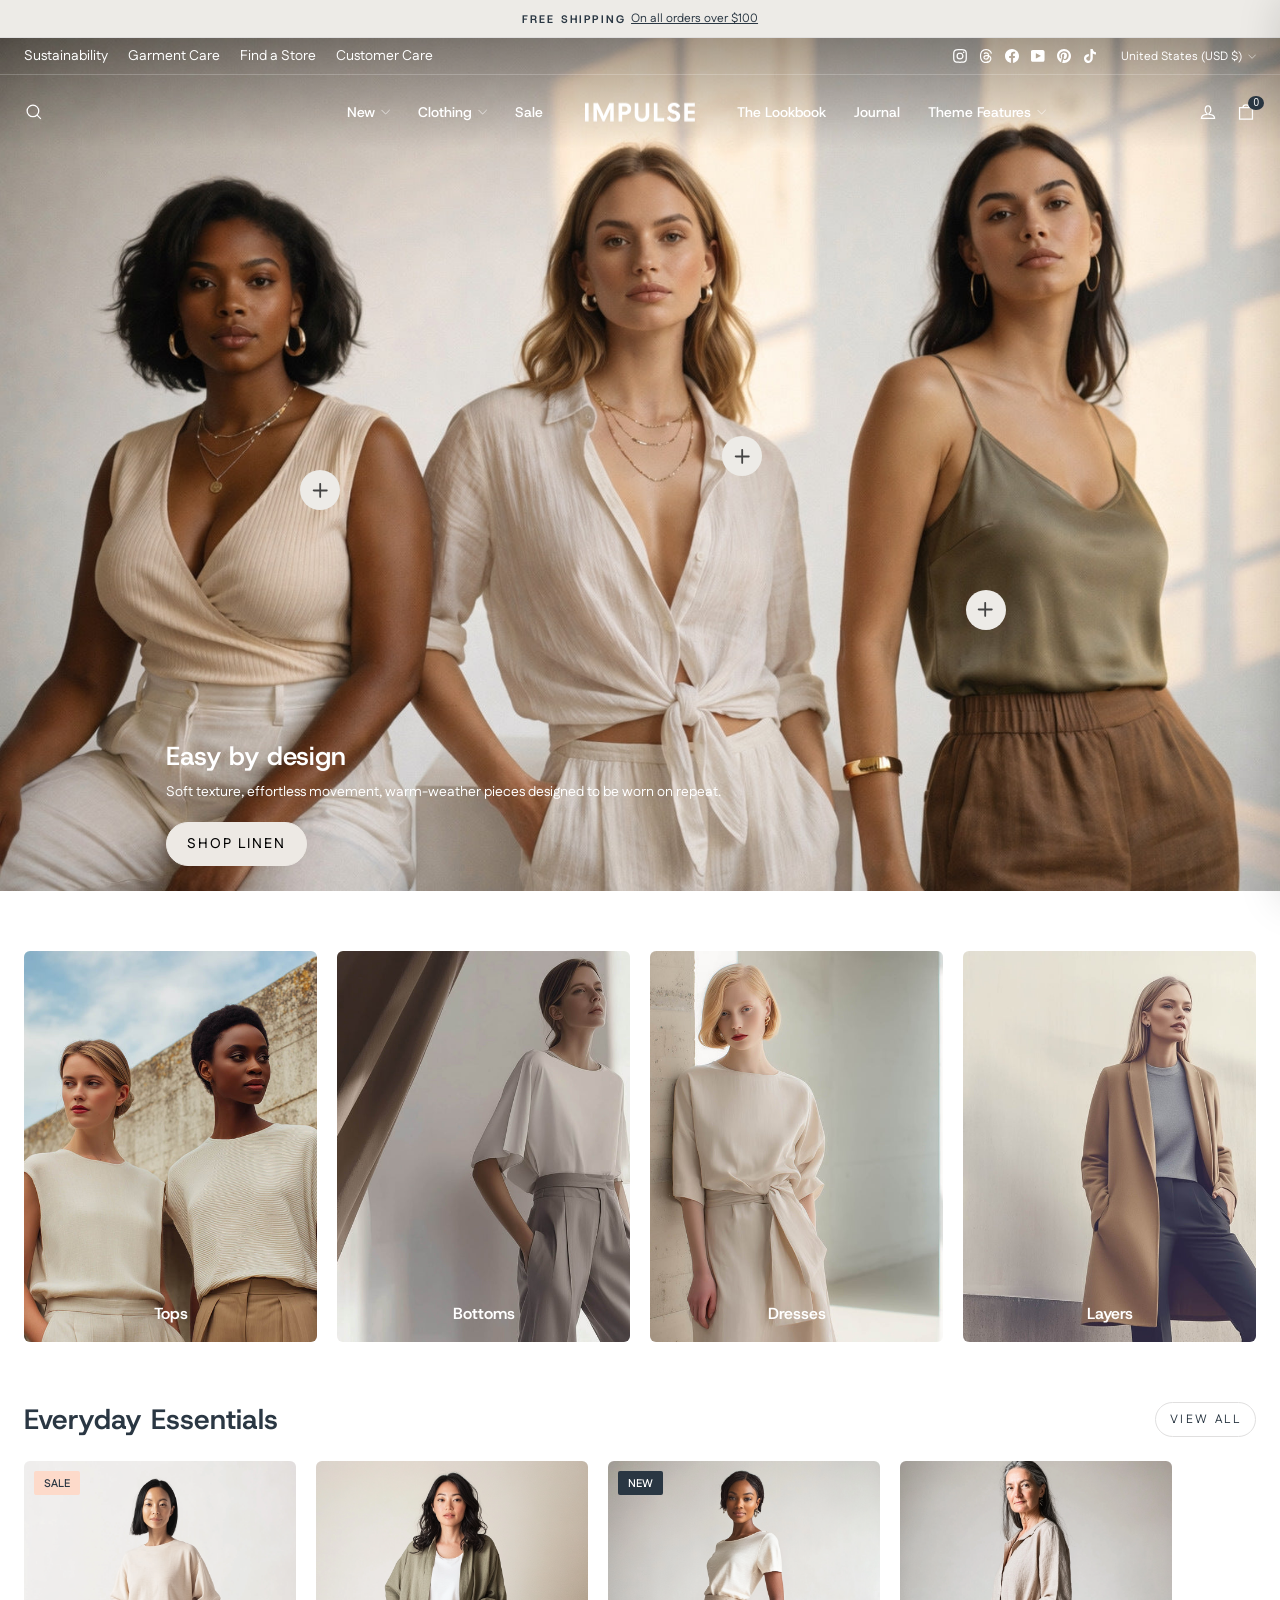
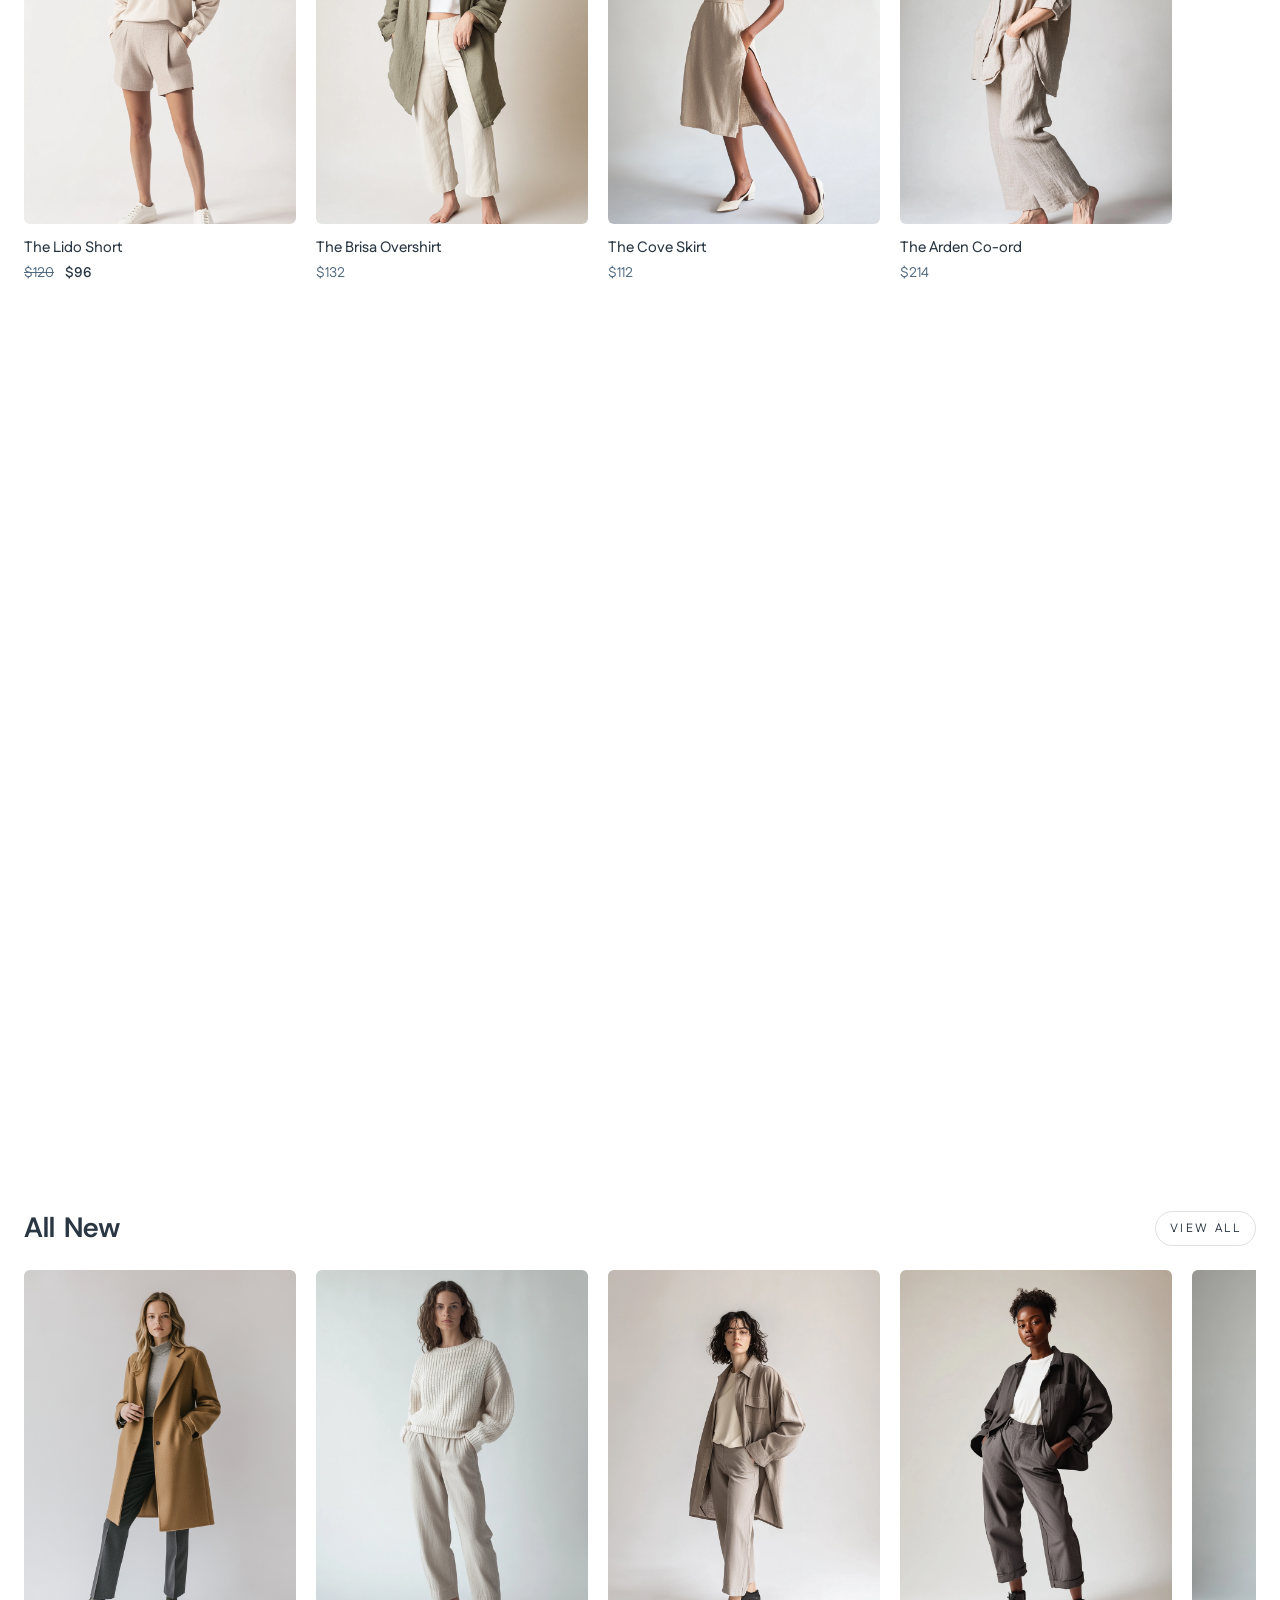
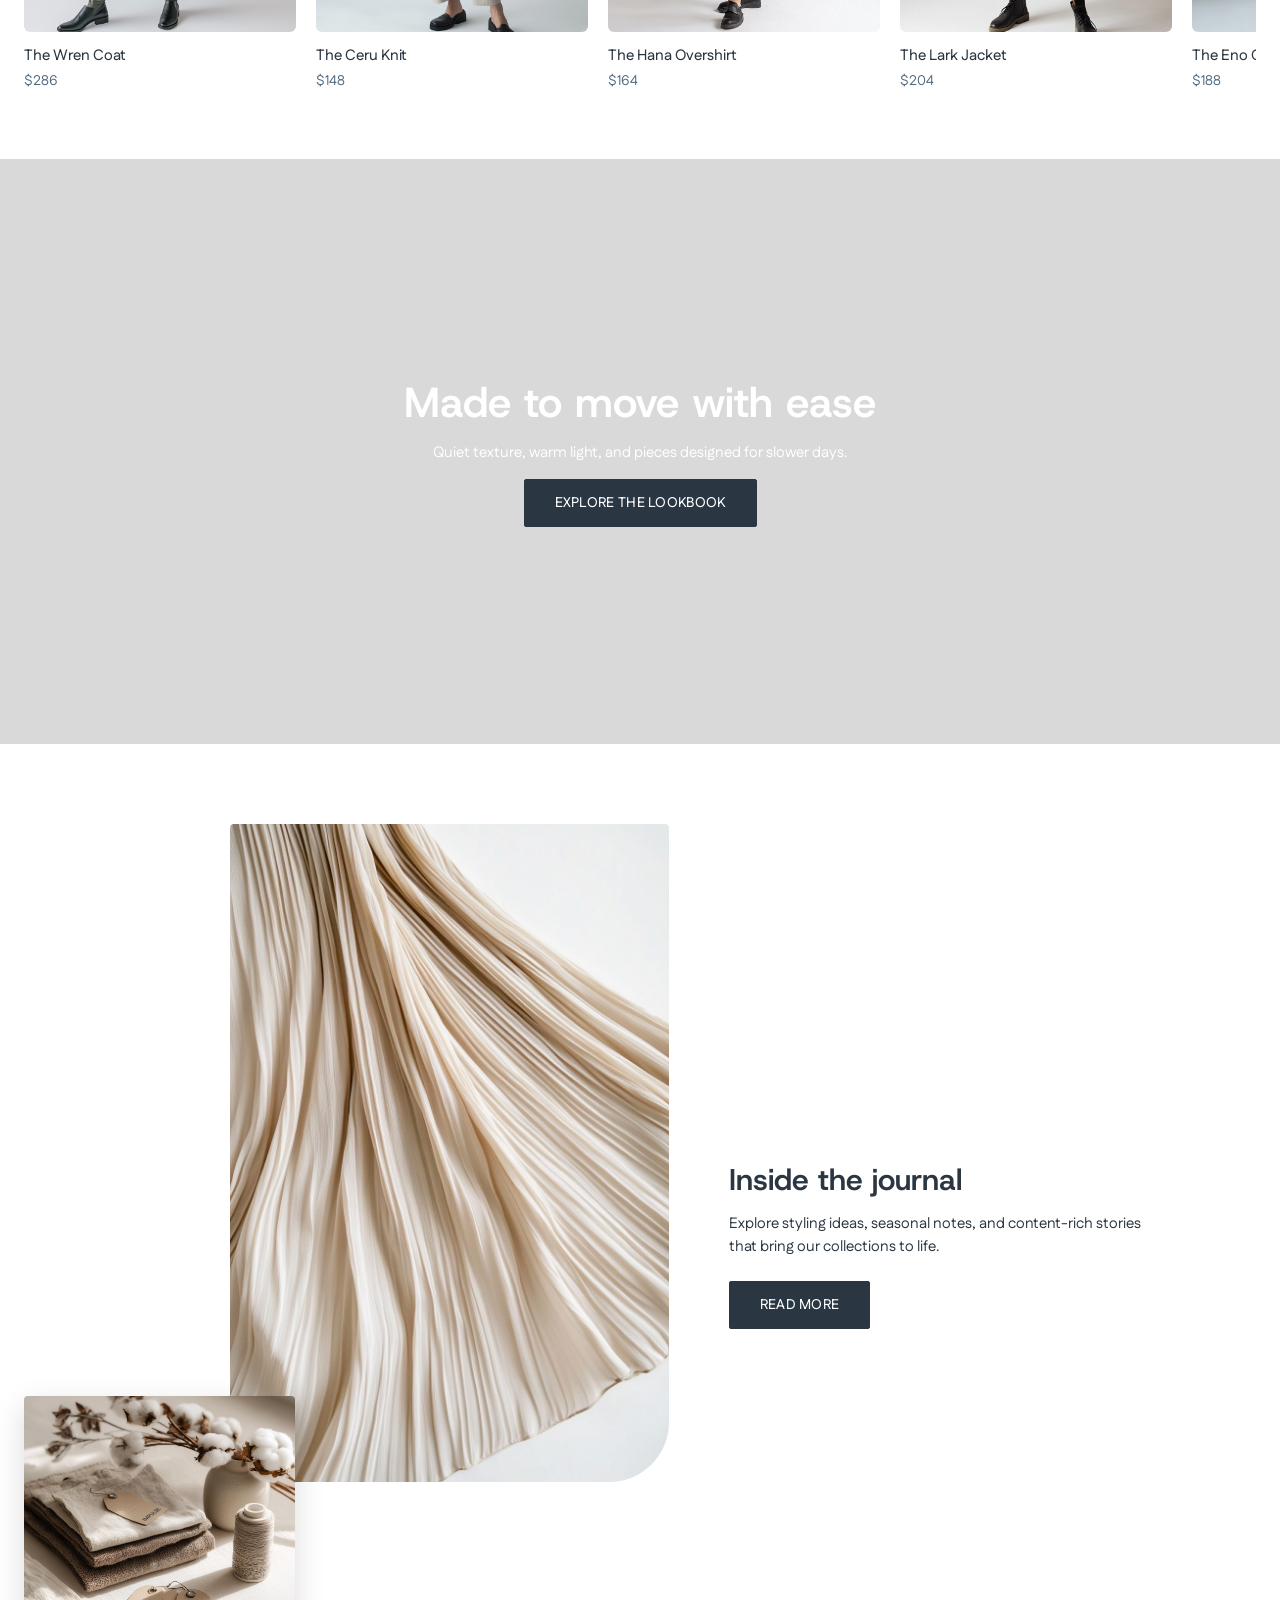
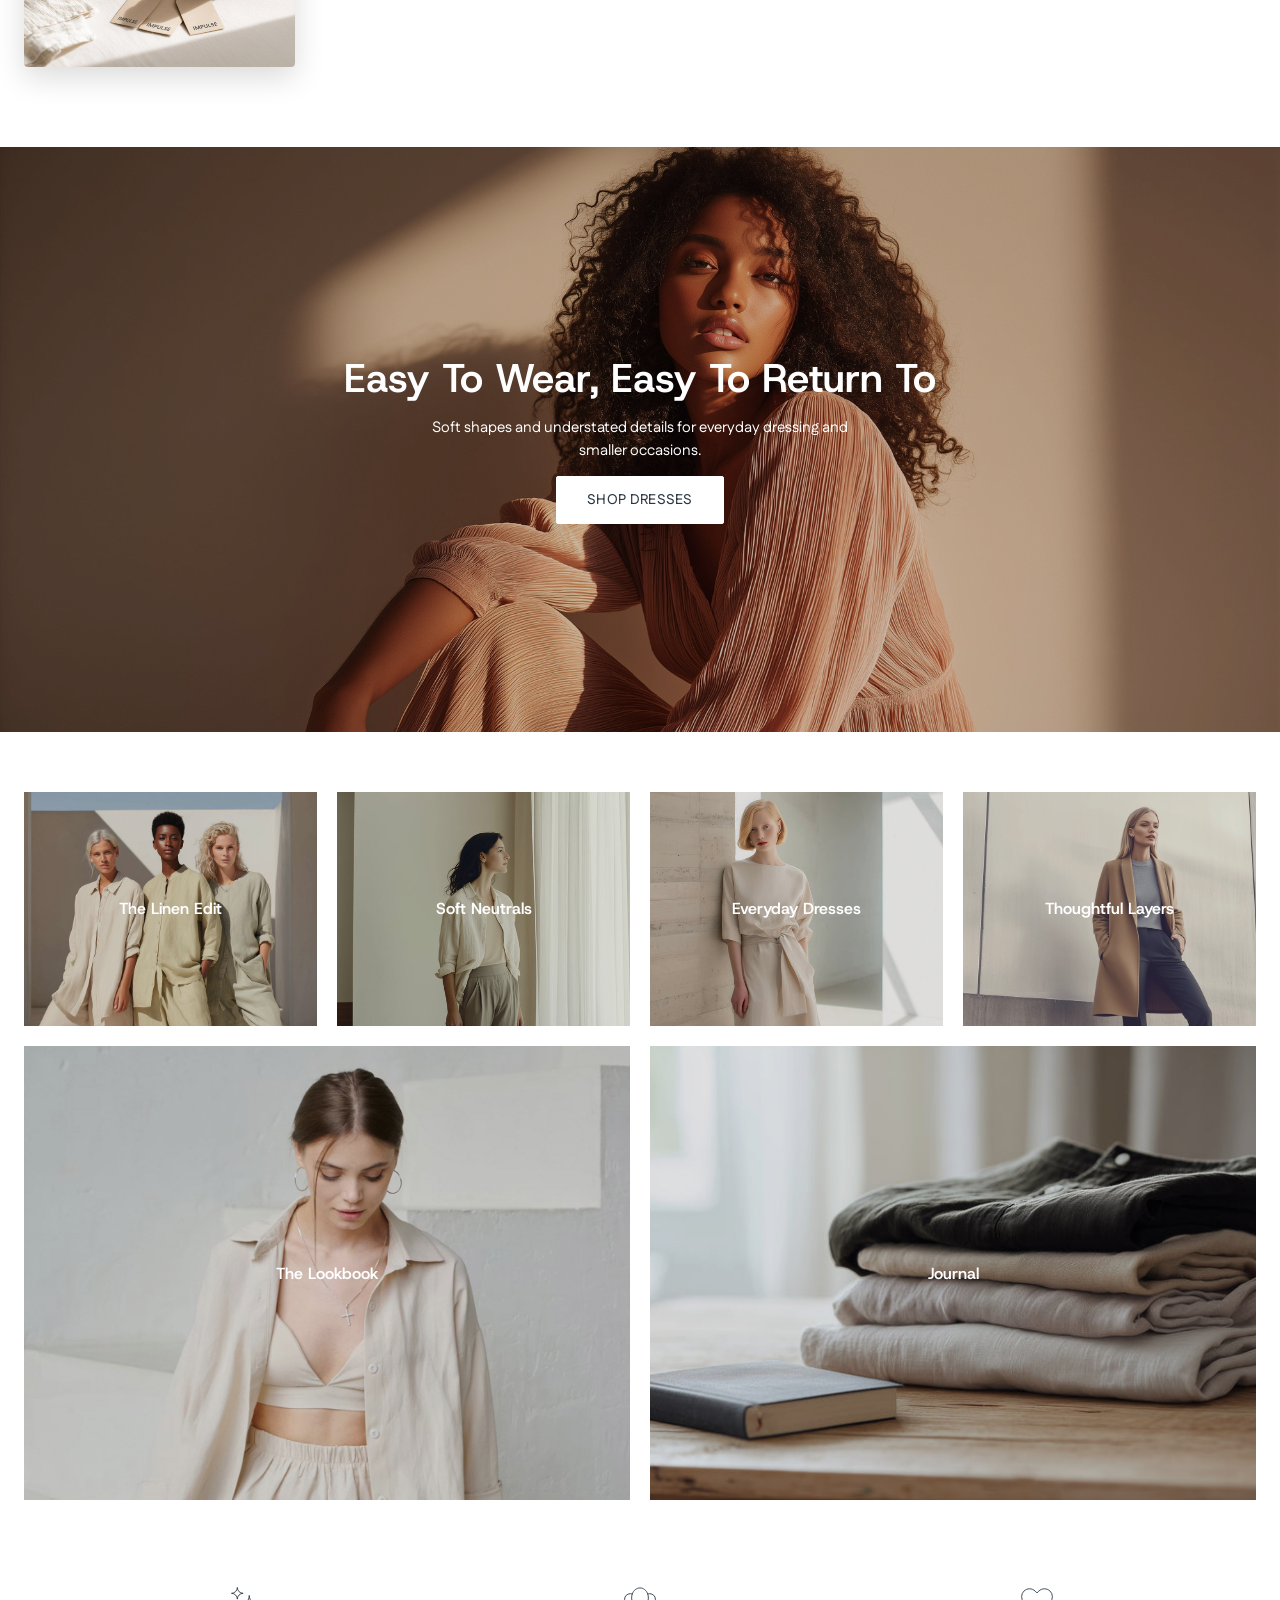
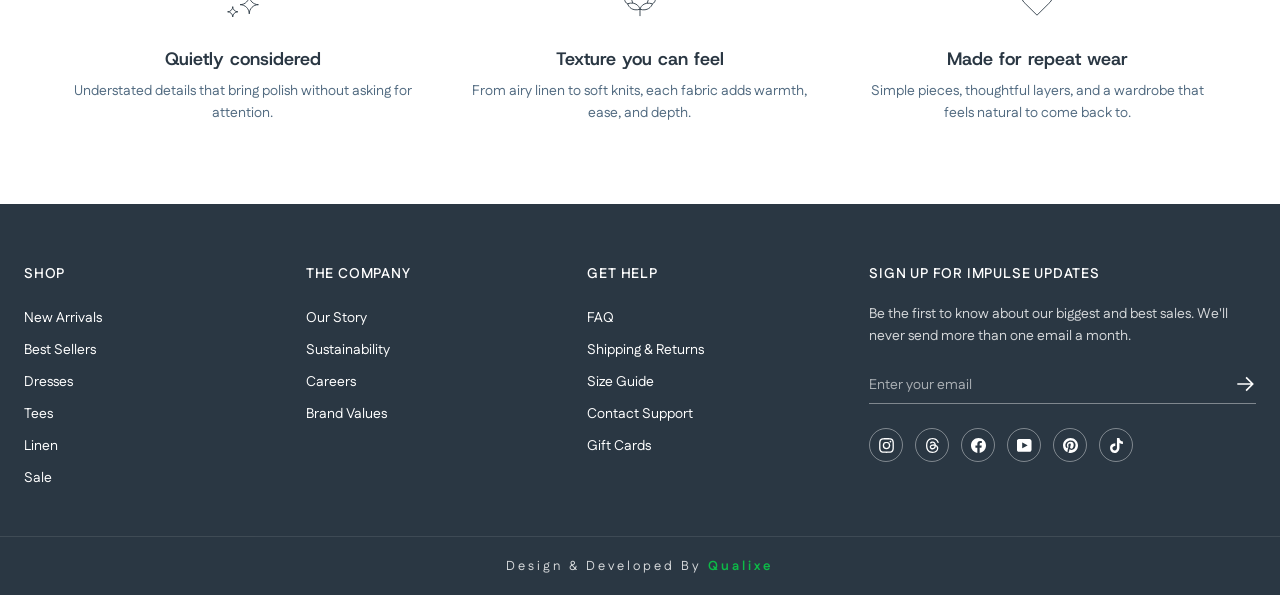
==== commit bad5bfc8: "link address added" ====
--- a/index.html
+++ b/index.html
@@ -16,11 +16,11 @@
 	<div class="announcement-bar">
 		<div class="announcement-bar__slide is-active">
 			<span class="announcement-bar__text">Free shipping</span>
-			<span class="announcement-bar__link">On all orders over $100</span>
+			<a href="#" class="announcement-bar__link">On all orders over $100</a>
 		</div>
 		<div class="announcement-bar__slide">
 			<span class="announcement-bar__text">Hassle-free returns</span>
-			<span class="announcement-bar__link">30-day postage paid returns</span>
+			<a href="#" class="announcement-bar__link">30-day postage paid returns</a>
 		</div>
 	</div>
 	<!-- announcement bar end -->
@@ -97,7 +97,10 @@
 			<div class="header__main-inner container">
 				<div class="header__side header__side--left">
 					<button class="header__icon-btn header__search-btn only-desktop" id="searchToggle" aria-label="Search">
-						<svg aria-hidden="true" focusable="false" role="presentation" class="icon icon-search" viewBox="0 0 64 64"><title>icon-search</title><path d="M47.16 28.58A18.58 18.58 0 1 1 28.58 10a18.58 18.58 0 0 1 18.58 18.58ZM54 54 41.94 42"></path></svg>
+						<svg aria-hidden="true" focusable="false" role="presentation" class="icon icon-search" viewBox="0 0 64 64">
+							<title>icon-search</title>
+							<path d="M47.16 28.58A18.58 18.58 0 1 1 28.58 10a18.58 18.58 0 0 1 18.58 18.58ZM54 54 41.94 42"></path>
+						</svg>
 					</button>
 					<button class="header__icon-btn header__menu-toggle only-mobile" id="menuToggle" aria-label="Site navigation">
 						<svg class="icon icon-hamburger" viewBox="0 0 64 64" fill="none" xmlns="http://www.w3.org/2000/svg">
@@ -118,44 +121,44 @@
 										<div class="megamenu__inner container">
 											<div class="megamenu__columns">
 												<div class="megamenu__col">
-													<a href="#" class="megamenu__col-title">Featured</a>
-													<a href="#">All New</a>
-													<a href="#">New This Week</a>
-													<a href="#">Staff Picks</a>
-													<a href="#">Spring / Summer Edit</a>
+													<a href="collections.html" class="megamenu__col-title">Featured</a>
+													<a href="collections.html">All New</a>
+													<a href="collections.html">New This Week</a>
+													<a href="collections.html">Staff Picks</a>
+													<a href="collections.html">Spring / Summer Edit</a>
 												</div>
 												<div class="megamenu__col">
 													<span class="megamenu__col-title">Shop By Category</span>
-													<a href="#">New Dresses</a>
-													<a href="#">New Tops</a>
-													<a href="#">New Bottoms</a>
-													<a href="#">New Layers</a>
-													<a href="#">New Linen</a>
+													<a href="collections.html">New Dresses</a>
+													<a href="collections.html">New Tops</a>
+													<a href="collections.html">New Bottoms</a>
+													<a href="collections.html">New Layers</a>
+													<a href="collections.html">New Linen</a>
 												</div>
 												<div class="megamenu__col">
 													<span class="megamenu__col-title">Shop By Occasion</span>
-													<a href="#">Everyday Essentials</a>
-													<a href="#">Workwear</a>
-													<a href="#">Weekend</a>
-													<a href="#">Vacation Ready</a>
-													<a href="#">Event Dressing</a>
+													<a href="collections.html">Everyday Essentials</a>
+													<a href="collections.html">Workwear</a>
+													<a href="collections.html">Weekend</a>
+													<a href="collections.html">Vacation Ready</a>
+													<a href="collections.html">Event Dressing</a>
 												</div>
 												<div class="megamenu__col">
 													<span class="megamenu__col-title">Collections</span>
-													<a href="#">The Linen Edit</a>
-													<a href="#">Minimalist Staples</a>
-													<a href="#">Soft Tailoring</a>
-													<a href="#">Neutral Tones</a>
-													<a href="#">Monochrome Looks</a>
+													<a href="collections.html">The Linen Edit</a>
+													<a href="collections.html">Minimalist Staples</a>
+													<a href="collections.html">Soft Tailoring</a>
+													<a href="collections.html">Neutral Tones</a>
+													<a href="collections.html">Monochrome Looks</a>
 												</div>
 											</div>
 											<div class="megamenu__promos">
-												<a href="#" class="megamenu__promo">
+												<a href="collections.html" class="megamenu__promo">
 													<img src="./assets/images/grid/grid-soft-neutrals.jpg" alt="Linen Favorites">
 													<p class="megamenu__promo-title">Linen Favorites</p>
 													<p class="megamenu__promo-text">Breathable, relaxed pieces for everyday wear</p>
 												</a>
-												<a href="#" class="megamenu__promo">
+												<a href="collections.html" class="megamenu__promo">
 													<img src="./assets/images/products/product-wren-coat.png" alt="The Wren Coat">
 													<p class="megamenu__promo-title">New This Week</p>
 													<span class="btn btn--sm">The Wren Coat</span>
@@ -176,62 +179,61 @@
 										<div class="megamenu__inner container">
 											<div class="megamenu__columns megamenu__columns--with-images">
 												<div class="megamenu__col">
-													<a href="#"><img src="./assets/images/categories/category-tops.jpg" alt="Tops"
+													<a href="collections.html"><img src="./assets/images/categories/category-tops.jpg" alt="Tops"
 															class="megamenu__col-img"></a>
-													<a href="#" class="megamenu__col-title">Tops</a>
-													<a href="#">Tees</a>
-													<a href="#">Shirts</a>
-													<a href="#">Knit Tops</a>
+													<a href="collections.html" class="megamenu__col-title">Tops</a>
+													<a href="collections.html">Tees</a>
+													<a href="collections.html">Shirts</a>
+													<a href="collections.html">Knit Tops</a>
 												</div>
 												<div class="megamenu__col">
-													<a href="#"><img src="./assets/images/categories/category-bottoms.jpg" alt="Bottoms"
+													<a href="collections.html"><img src="./assets/images/categories/category-bottoms.jpg" alt="Bottoms"
 															class="megamenu__col-img"></a>
-													<a href="#" class="megamenu__col-title">Bottoms</a>
-													<a href="#">Trousers</a>
-													<a href="#">Skirts</a>
-													<a href="#">Shorts</a>
+													<a href="collections.html" class="megamenu__col-title">Bottoms</a>
+													<a href="collections.html">Trousers</a>
+													<a href="collections.html">Skirts</a>
+													<a href="collections.html">Shorts</a>
 												</div>
 												<div class="megamenu__col">
-													<a href="#"><img src="./assets/images/categories/category-dresses.jpg" alt="Dresses"
+													<a href="collections.html"><img src="./assets/images/categories/category-dresses.jpg" alt="Dresses"
 															class="megamenu__col-img"></a>
-													<a href="#" class="megamenu__col-title">Dresses</a>
-													<a href="#">Casual Dresses</a>
-													<a href="#">Midi Dresses</a>
-													<a href="#">Occasional Dresses</a>
+													<a href="collections.html" class="megamenu__col-title">Dresses</a>
+													<a href="collections.html">Casual Dresses</a>
+													<a href="collections.html">Midi Dresses</a>
+													<a href="collections.html">Occasional Dresses</a>
 												</div>
 												<div class="megamenu__col">
-													<a href="#"><img src="./assets/images/categories/category-layers.jpg" alt="Layers"
+													<a href="collections.html"><img src="./assets/images/categories/category-layers.jpg" alt="Layers"
 															class="megamenu__col-img"></a>
-													<a href="#" class="megamenu__col-title">Layers</a>
-													<a href="#">Blazers</a>
-													<a href="#">Jackets</a>
-													<a href="#">Cardigans</a>
-													<a href="#">Sweaters</a>
+													<a href="collections.html" class="megamenu__col-title">Layers</a>
+													<a href="collections.html">Blazers</a>
+													<a href="collections.html">Jackets</a>
+													<a href="collections.html">Cardigans</a>
+													<a href="collections.html">Sweaters</a>
 												</div>
 												<div class="megamenu__col">
-													<a href="#"><img src="./assets/images/categories/category-linen.jpg" alt="Linen"
+													<a href="collections.html"><img src="./assets/images/categories/category-linen.jpg" alt="Linen"
 															class="megamenu__col-img"></a>
-													<a href="#" class="megamenu__col-title">Linen</a>
-													<a href="#">Linen Dresses</a>
-													<a href="#">Linen Shirts</a>
-													<a href="#">Linen Pants</a>
-													<a href="#">Linen Shorts</a>
-													<a href="#">Linen Layers</a>
+													<a href="collections.html" class="megamenu__col-title">Linen</a>
+													<a href="collections.html">Linen Dresses</a>
+													<a href="collections.html">Linen Shirts</a>
+													<a href="collections.html">Linen Pants</a>
+													<a href="collections.html">Linen Shorts</a>
+													<a href="collections.html">Linen Layers</a>
 												</div>
 											</div>
 										</div>
 									</div>
 								</details>
 							</li>
-							<li class="header__nav-item"><a href="#">Sale</a></li>
+							<li class="header__nav-item"><a href="collections.html">Sale</a></li>
 						</ul>
 					</nav>
 				</div>
 
 				<a href="./index.html" class="header__logo">
 					<img src="./assets/images/logo/logo.png" alt="Impulse" class="header__logo-img header__logo-img--dark">
-					<img src="./assets/images/logo/logo-white.png" alt="Impulse"
-						class="header__logo-img header__logo-img--light">
+					<img src="./assets/images/logo/logo-white.png" alt="Impulse" class="header__logo-img header__logo-img--light">
 				</a>
 
 				<div class="header__side header__side--right">
@@ -258,15 +260,15 @@
 												</div>
 												<div class="megamenu__col">
 													<span class="megamenu__col-title">Pages</span>
-													<a href="#">Product Page</a>
-													<a href="#">Collection Page</a>
+													<a href="products.html">Product Page</a>
+													<a href="collections.html">Collection Page</a>
 													<a href="#">Pre-order</a>
 													<a href="#">Gift Card</a>
 													<a href="#">Find a Store</a>
 												</div>
 											</div>
 											<div class="megamenu__promos megamenu__promos--single">
-												<a href="#" class="megamenu__promo">
+												<a href="collections.html" class="megamenu__promo">
 													<img src="./assets/images/hero/hero-main.jpg" alt="Impulse Theme">
 												</a>
 											</div>
@@ -278,11 +280,16 @@
 					</nav>
 					<div class="header__icons">
 						<button class="header__icon-btn header__search-btn only-mobile" id="searchToggleMobile" aria-label="Search">
-							<svg aria-hidden="true" focusable="false" role="presentation" class="icon icon-search" viewBox="0 0 64 64"><title>icon-search</title><path d="M47.16 28.58A18.58 18.58 0 1 1 28.58 10a18.58 18.58 0 0 1 18.58 18.58ZM54 54 41.94 42"></path></svg>
+							<svg aria-hidden="true" focusable="false" role="presentation" class="icon icon-search"
+								viewBox="0 0 64 64">
+								<title>icon-search</title>
+								<path d="M47.16 28.58A18.58 18.58 0 1 1 28.58 10a18.58 18.58 0 0 1 18.58 18.58ZM54 54 41.94 42"></path>
+							</svg>
 						</button>
 						<button class="header__icon-btn only-desktop" aria-label="Account">
 							<svg class="icon icon-user" viewBox="0 0 64 64" fill="none" xmlns="http://www.w3.org/2000/svg">
-								<path d="M35 39.84v-2.53c3.3-1.91 6-6.66 6-11.41 0-7.63 0-13.82-9-13.82s-9 6.19-9 13.82c0 4.75 2.7 9.51 6 11.41v2.53c-10.18.85-18 6-18 12.16h42c0-6.19-7.82-11.31-18-12.16Z" />
+								<path
+									d="M35 39.84v-2.53c3.3-1.91 6-6.66 6-11.41 0-7.63 0-13.82-9-13.82s-9 6.19-9 13.82c0 4.75 2.7 9.51 6 11.41v2.53c-10.18.85-18 6-18 12.16h42c0-6.19-7.82-11.31-18-12.16Z" />
 							</svg>
 						</button>
 						<button class="header__icon-btn header__cart-btn" id="cartToggle" aria-label="Cart">
@@ -335,276 +342,276 @@
 		</div>
 	</header>
 	<nav class="mobile-nav" id="mobileNav">
-			<div class="mobile-nav__header">
-				<img src="./assets/images/logo/logo.png" alt="Impulse" class="mobile-nav__logo">
-				<button class="mobile-nav__close" id="mobileNavClose" aria-label="Close menu">
-					<svg viewBox="0 0 20 20" fill="none" xmlns="http://www.w3.org/2000/svg">
-						<path d="M4 4l12 12M16 4L4 16" stroke="currentColor" stroke-width="1.4" />
+		<div class="mobile-nav__header">
+			<img src="./assets/images/logo/logo.png" alt="Impulse" class="mobile-nav__logo">
+			<button class="mobile-nav__close" id="mobileNavClose" aria-label="Close menu">
+				<svg viewBox="0 0 20 20" fill="none" xmlns="http://www.w3.org/2000/svg">
+					<path d="M4 4l12 12M16 4L4 16" stroke="currentColor" stroke-width="1.4" />
+				</svg>
+			</button>
+		</div>
+
+		<ul class="mobile-nav__list">
+			<li style="--i:0">
+				<details class="mobile-nav__details">
+					<summary>New
+						<svg class="chevron" viewBox="0 0 28 16" fill="none" xmlns="http://www.w3.org/2000/svg">
+							<path d="m1.57 1.59 12.76 12.77L27.1 1.59" stroke-width="2" stroke="currentColor" fill="none" />
+						</svg>
+					</summary>
+					<ul class="mobile-nav__sublist">
+						<li>
+							<details class="mobile-nav__details mobile-nav__details--sub">
+								<summary>Featured
+									<svg class="chevron chevron--circle" viewBox="0 0 28 16" fill="none"
+										xmlns="http://www.w3.org/2000/svg">
+										<path d="m1.57 1.59 12.76 12.77L27.1 1.59" stroke-width="2" stroke="currentColor" fill="none" />
+									</svg>
+								</summary>
+								<ul class="mobile-nav__grandchild">
+									<li><a href="collections.html">All New</a></li>
+									<li><a href="collections.html">New This Week</a></li>
+									<li><a href="collections.html">Staff Picks</a></li>
+									<li><a href="collections.html">Spring / Summer Edit</a></li>
+								</ul>
+							</details>
+						</li>
+						<li>
+							<details class="mobile-nav__details mobile-nav__details--sub">
+								<summary>Shop By Category
+									<svg class="chevron chevron--circle" viewBox="0 0 28 16" fill="none"
+										xmlns="http://www.w3.org/2000/svg">
+										<path d="m1.57 1.59 12.76 12.77L27.1 1.59" stroke-width="2" stroke="currentColor" fill="none" />
+									</svg>
+								</summary>
+								<ul class="mobile-nav__grandchild">
+									<li><a href="collections.html">New Dresses</a></li>
+									<li><a href="collections.html">New Tops</a></li>
+									<li><a href="collections.html">New Bottoms</a></li>
+									<li><a href="collections.html">New Layers</a></li>
+									<li><a href="collections.html">New Linen</a></li>
+								</ul>
+							</details>
+						</li>
+						<li>
+							<details class="mobile-nav__details mobile-nav__details--sub">
+								<summary>Shop By Occasion
+									<svg class="chevron chevron--circle" viewBox="0 0 28 16" fill="none"
+										xmlns="http://www.w3.org/2000/svg">
+										<path d="m1.57 1.59 12.76 12.77L27.1 1.59" stroke-width="2" stroke="currentColor" fill="none" />
+									</svg>
+								</summary>
+								<ul class="mobile-nav__grandchild">
+									<li><a href="collections.html">Everyday Essentials</a></li>
+									<li><a href="collections.html">Workwear</a></li>
+									<li><a href="collections.html">Weekend</a></li>
+									<li><a href="collections.html">Vacation Ready</a></li>
+									<li><a href="collections.html">Event Dressing</a></li>
+								</ul>
+							</details>
+						</li>
+						<li>
+							<details class="mobile-nav__details mobile-nav__details--sub">
+								<summary>Collections
+									<svg class="chevron chevron--circle" viewBox="0 0 28 16" fill="none"
+										xmlns="http://www.w3.org/2000/svg">
+										<path d="m1.57 1.59 12.76 12.77L27.1 1.59" stroke-width="2" stroke="currentColor" fill="none" />
+									</svg>
+								</summary>
+								<ul class="mobile-nav__grandchild">
+									<li><a href="collections.html">The Linen Edit</a></li>
+									<li><a href="collections.html">Minimalist Staples</a></li>
+									<li><a href="collections.html">Soft Tailoring</a></li>
+									<li><a href="collections.html">Neutral Tones</a></li>
+									<li><a href="collections.html">Monochrome Looks</a></li>
+								</ul>
+							</details>
+						</li>
+					</ul>
+				</details>
+			</li>
+
+			<li style="--i:1">
+				<details class="mobile-nav__details">
+					<summary>Clothing
+						<svg class="chevron" viewBox="0 0 28 16" fill="none" xmlns="http://www.w3.org/2000/svg">
+							<path d="m1.57 1.59 12.76 12.77L27.1 1.59" stroke-width="2" stroke="currentColor" fill="none" />
+						</svg>
+					</summary>
+					<ul class="mobile-nav__sublist">
+						<li>
+							<details class="mobile-nav__details mobile-nav__details--sub">
+								<summary>Tops
+									<svg class="chevron chevron--circle" viewBox="0 0 28 16" fill="none"
+										xmlns="http://www.w3.org/2000/svg">
+										<path d="m1.57 1.59 12.76 12.77L27.1 1.59" stroke-width="2" stroke="currentColor" fill="none" />
+									</svg>
+								</summary>
+								<ul class="mobile-nav__grandchild">
+									<li><a href="collections.html">Tees</a></li>
+									<li><a href="collections.html">Shirts</a></li>
+									<li><a href="collections.html">Knit Tops</a></li>
+								</ul>
+							</details>
+						</li>
+						<li>
+							<details class="mobile-nav__details mobile-nav__details--sub">
+								<summary>Bottoms
+									<svg class="chevron chevron--circle" viewBox="0 0 28 16" fill="none"
+										xmlns="http://www.w3.org/2000/svg">
+										<path d="m1.57 1.59 12.76 12.77L27.1 1.59" stroke-width="2" stroke="currentColor" fill="none" />
+									</svg>
+								</summary>
+								<ul class="mobile-nav__grandchild">
+									<li><a href="collections.html">Trousers</a></li>
+									<li><a href="collections.html">Skirts</a></li>
+									<li><a href="collections.html">Shorts</a></li>
+								</ul>
+							</details>
+						</li>
+						<li>
+							<details class="mobile-nav__details mobile-nav__details--sub">
+								<summary>Dresses
+									<svg class="chevron chevron--circle" viewBox="0 0 28 16" fill="none"
+										xmlns="http://www.w3.org/2000/svg">
+										<path d="m1.57 1.59 12.76 12.77L27.1 1.59" stroke-width="2" stroke="currentColor" fill="none" />
+									</svg>
+								</summary>
+								<ul class="mobile-nav__grandchild">
+									<li><a href="collections.html">Casual Dresses</a></li>
+									<li><a href="collections.html">Midi Dresses</a></li>
+									<li><a href="collections.html">Occasional Dresses</a></li>
+								</ul>
+							</details>
+						</li>
+						<li>
+							<details class="mobile-nav__details mobile-nav__details--sub">
+								<summary>Layers
+									<svg class="chevron chevron--circle" viewBox="0 0 28 16" fill="none"
+										xmlns="http://www.w3.org/2000/svg">
+										<path d="m1.57 1.59 12.76 12.77L27.1 1.59" stroke-width="2" stroke="currentColor" fill="none" />
+									</svg>
+								</summary>
+								<ul class="mobile-nav__grandchild">
+									<li><a href="collections.html">Blazers</a></li>
+									<li><a href="collections.html">Jackets</a></li>
+									<li><a href="collections.html">Cardigans</a></li>
+									<li><a href="collections.html">Sweaters</a></li>
+								</ul>
+							</details>
+						</li>
+						<li>
+							<details class="mobile-nav__details mobile-nav__details--sub">
+								<summary>Linen
+									<svg class="chevron chevron--circle" viewBox="0 0 28 16" fill="none"
+										xmlns="http://www.w3.org/2000/svg">
+										<path d="m1.57 1.59 12.76 12.77L27.1 1.59" stroke-width="2" stroke="currentColor" fill="none" />
+									</svg>
+								</summary>
+								<ul class="mobile-nav__grandchild">
+									<li><a href="collections.html">Linen Dresses</a></li>
+									<li><a href="collections.html">Linen Shirts</a></li>
+									<li><a href="collections.html">Linen Pants</a></li>
+									<li><a href="collections.html">Linen Shorts</a></li>
+									<li><a href="collections.html">Linen Layers</a></li>
+								</ul>
+							</details>
+						</li>
+					</ul>
+				</details>
+			</li>
+
+			<li style="--i:2"><a href="collections.html" class="mobile-nav__toplevel-link">Sale</a></li>
+			<li style="--i:3"><a href="#" class="mobile-nav__toplevel-link">The Lookbook</a></li>
+			<li style="--i:4"><a href="#" class="mobile-nav__toplevel-link">Journal</a></li>
+
+			<li style="--i:5">
+				<details class="mobile-nav__details">
+					<summary>Theme Features
+						<svg class="chevron" viewBox="0 0 28 16" fill="none" xmlns="http://www.w3.org/2000/svg">
+							<path d="m1.57 1.59 12.76 12.77L27.1 1.59" stroke-width="2" stroke="currentColor" fill="none" />
+						</svg>
+					</summary>
+					<ul class="mobile-nav__sublist">
+						<li>
+							<details class="mobile-nav__details mobile-nav__details--sub">
+								<summary>Presets
+									<svg class="chevron chevron--circle" viewBox="0 0 28 16" fill="none"
+										xmlns="http://www.w3.org/2000/svg">
+										<path d="m1.57 1.59 12.76 12.77L27.1 1.59" stroke-width="2" stroke="currentColor" fill="none" />
+									</svg>
+								</summary>
+								<ul class="mobile-nav__grandchild">
+									<li><a href="#">Impulse</a></li>
+									<li><a href="#">Apothecary</a></li>
+									<li><a href="#">Dune</a></li>
+									<li><a href="#">Terrain</a></li>
+								</ul>
+							</details>
+						</li>
+						<li>
+							<details class="mobile-nav__details mobile-nav__details--sub">
+								<summary>Pages
+									<svg class="chevron chevron--circle" viewBox="0 0 28 16" fill="none"
+										xmlns="http://www.w3.org/2000/svg">
+										<path d="m1.57 1.59 12.76 12.77L27.1 1.59" stroke-width="2" stroke="currentColor" fill="none" />
+									</svg>
+								</summary>
+								<ul class="mobile-nav__grandchild">
+									<li><a href="products.html">Product Page</a></li>
+									<li><a href="collections.html">Collection Page</a></li>
+									<li><a href="#">Pre-order</a></li>
+									<li><a href="#">Gift Card</a></li>
+									<li><a href="#">Find a Store</a></li>
+								</ul>
+							</details>
+						</li>
+					</ul>
+				</details>
+			</li>
+
+			<li style="--i:6">
+				<a href="#" class="mobile-nav__login">
+					<svg viewBox="0 0 64 64">
+						<path
+							d="M35 39.84v-2.53c3.3-1.91 6-6.66 6-11.41 0-7.63 0-13.82-9-13.82s-9 6.19-9 13.82c0 4.75 2.7 9.51 6 11.41v2.53c-10.18.85-18 6-18 12.16h42c0-6.19-7.82-11.31-18-12.16Z" />
 					</svg>
-				</button>
-			</div>
-
-			<ul class="mobile-nav__list">
-				<li style="--i:0">
-					<details class="mobile-nav__details">
-						<summary>New
-							<svg class="chevron" viewBox="0 0 28 16" fill="none" xmlns="http://www.w3.org/2000/svg">
-								<path d="m1.57 1.59 12.76 12.77L27.1 1.59" stroke-width="2" stroke="currentColor" fill="none" />
-							</svg>
-						</summary>
-						<ul class="mobile-nav__sublist">
-							<li>
-								<details class="mobile-nav__details mobile-nav__details--sub">
-									<summary>Featured
-										<svg class="chevron chevron--circle" viewBox="0 0 28 16" fill="none"
-											xmlns="http://www.w3.org/2000/svg">
-											<path d="m1.57 1.59 12.76 12.77L27.1 1.59" stroke-width="2" stroke="currentColor" fill="none" />
-										</svg>
-									</summary>
-									<ul class="mobile-nav__grandchild">
-										<li><a href="#">All New</a></li>
-										<li><a href="#">New This Week</a></li>
-										<li><a href="#">Staff Picks</a></li>
-										<li><a href="#">Spring / Summer Edit</a></li>
-									</ul>
-								</details>
-							</li>
-							<li>
-								<details class="mobile-nav__details mobile-nav__details--sub">
-									<summary>Shop By Category
-										<svg class="chevron chevron--circle" viewBox="0 0 28 16" fill="none"
-											xmlns="http://www.w3.org/2000/svg">
-											<path d="m1.57 1.59 12.76 12.77L27.1 1.59" stroke-width="2" stroke="currentColor" fill="none" />
-										</svg>
-									</summary>
-									<ul class="mobile-nav__grandchild">
-										<li><a href="#">New Dresses</a></li>
-										<li><a href="#">New Tops</a></li>
-										<li><a href="#">New Bottoms</a></li>
-										<li><a href="#">New Layers</a></li>
-										<li><a href="#">New Linen</a></li>
-									</ul>
-								</details>
-							</li>
-							<li>
-								<details class="mobile-nav__details mobile-nav__details--sub">
-									<summary>Shop By Occasion
-										<svg class="chevron chevron--circle" viewBox="0 0 28 16" fill="none"
-											xmlns="http://www.w3.org/2000/svg">
-											<path d="m1.57 1.59 12.76 12.77L27.1 1.59" stroke-width="2" stroke="currentColor" fill="none" />
-										</svg>
-									</summary>
-									<ul class="mobile-nav__grandchild">
-										<li><a href="#">Everyday Essentials</a></li>
-										<li><a href="#">Workwear</a></li>
-										<li><a href="#">Weekend</a></li>
-										<li><a href="#">Vacation Ready</a></li>
-										<li><a href="#">Event Dressing</a></li>
-									</ul>
-								</details>
-							</li>
-							<li>
-								<details class="mobile-nav__details mobile-nav__details--sub">
-									<summary>Collections
-										<svg class="chevron chevron--circle" viewBox="0 0 28 16" fill="none"
-											xmlns="http://www.w3.org/2000/svg">
-											<path d="m1.57 1.59 12.76 12.77L27.1 1.59" stroke-width="2" stroke="currentColor" fill="none" />
-										</svg>
-									</summary>
-									<ul class="mobile-nav__grandchild">
-										<li><a href="#">The Linen Edit</a></li>
-										<li><a href="#">Minimalist Staples</a></li>
-										<li><a href="#">Soft Tailoring</a></li>
-										<li><a href="#">Neutral Tones</a></li>
-										<li><a href="#">Monochrome Looks</a></li>
-									</ul>
-								</details>
-							</li>
-						</ul>
-					</details>
-				</li>
-
-				<li style="--i:1">
-					<details class="mobile-nav__details">
-						<summary>Clothing
-							<svg class="chevron" viewBox="0 0 28 16" fill="none" xmlns="http://www.w3.org/2000/svg">
-								<path d="m1.57 1.59 12.76 12.77L27.1 1.59" stroke-width="2" stroke="currentColor" fill="none" />
-							</svg>
-						</summary>
-						<ul class="mobile-nav__sublist">
-							<li>
-								<details class="mobile-nav__details mobile-nav__details--sub">
-									<summary>Tops
-										<svg class="chevron chevron--circle" viewBox="0 0 28 16" fill="none"
-											xmlns="http://www.w3.org/2000/svg">
-											<path d="m1.57 1.59 12.76 12.77L27.1 1.59" stroke-width="2" stroke="currentColor" fill="none" />
-										</svg>
-									</summary>
-									<ul class="mobile-nav__grandchild">
-										<li><a href="#">Tees</a></li>
-										<li><a href="#">Shirts</a></li>
-										<li><a href="#">Knit Tops</a></li>
-									</ul>
-								</details>
-							</li>
-							<li>
-								<details class="mobile-nav__details mobile-nav__details--sub">
-									<summary>Bottoms
-										<svg class="chevron chevron--circle" viewBox="0 0 28 16" fill="none"
-											xmlns="http://www.w3.org/2000/svg">
-											<path d="m1.57 1.59 12.76 12.77L27.1 1.59" stroke-width="2" stroke="currentColor" fill="none" />
-										</svg>
-									</summary>
-									<ul class="mobile-nav__grandchild">
-										<li><a href="#">Trousers</a></li>
-										<li><a href="#">Skirts</a></li>
-										<li><a href="#">Shorts</a></li>
-									</ul>
-								</details>
-							</li>
-							<li>
-								<details class="mobile-nav__details mobile-nav__details--sub">
-									<summary>Dresses
-										<svg class="chevron chevron--circle" viewBox="0 0 28 16" fill="none"
-											xmlns="http://www.w3.org/2000/svg">
-											<path d="m1.57 1.59 12.76 12.77L27.1 1.59" stroke-width="2" stroke="currentColor" fill="none" />
-										</svg>
-									</summary>
-									<ul class="mobile-nav__grandchild">
-										<li><a href="#">Casual Dresses</a></li>
-										<li><a href="#">Midi Dresses</a></li>
-										<li><a href="#">Occasional Dresses</a></li>
-									</ul>
-								</details>
-							</li>
-							<li>
-								<details class="mobile-nav__details mobile-nav__details--sub">
-									<summary>Layers
-										<svg class="chevron chevron--circle" viewBox="0 0 28 16" fill="none"
-											xmlns="http://www.w3.org/2000/svg">
-											<path d="m1.57 1.59 12.76 12.77L27.1 1.59" stroke-width="2" stroke="currentColor" fill="none" />
-										</svg>
-									</summary>
-									<ul class="mobile-nav__grandchild">
-										<li><a href="#">Blazers</a></li>
-										<li><a href="#">Jackets</a></li>
-										<li><a href="#">Cardigans</a></li>
-										<li><a href="#">Sweaters</a></li>
-									</ul>
-								</details>
-							</li>
-							<li>
-								<details class="mobile-nav__details mobile-nav__details--sub">
-									<summary>Linen
-										<svg class="chevron chevron--circle" viewBox="0 0 28 16" fill="none"
-											xmlns="http://www.w3.org/2000/svg">
-											<path d="m1.57 1.59 12.76 12.77L27.1 1.59" stroke-width="2" stroke="currentColor" fill="none" />
-										</svg>
-									</summary>
-									<ul class="mobile-nav__grandchild">
-										<li><a href="#">Linen Dresses</a></li>
-										<li><a href="#">Linen Shirts</a></li>
-										<li><a href="#">Linen Pants</a></li>
-										<li><a href="#">Linen Shorts</a></li>
-										<li><a href="#">Linen Layers</a></li>
-									</ul>
-								</details>
-							</li>
-						</ul>
-					</details>
-				</li>
-
-				<li style="--i:2"><a href="#" class="mobile-nav__toplevel-link">Sale</a></li>
-				<li style="--i:3"><a href="#" class="mobile-nav__toplevel-link">The Lookbook</a></li>
-				<li style="--i:4"><a href="#" class="mobile-nav__toplevel-link">Journal</a></li>
-
-				<li style="--i:5">
-					<details class="mobile-nav__details">
-						<summary>Theme Features
-							<svg class="chevron" viewBox="0 0 28 16" fill="none" xmlns="http://www.w3.org/2000/svg">
-								<path d="m1.57 1.59 12.76 12.77L27.1 1.59" stroke-width="2" stroke="currentColor" fill="none" />
-							</svg>
-						</summary>
-						<ul class="mobile-nav__sublist">
-							<li>
-								<details class="mobile-nav__details mobile-nav__details--sub">
-									<summary>Presets
-										<svg class="chevron chevron--circle" viewBox="0 0 28 16" fill="none"
-											xmlns="http://www.w3.org/2000/svg">
-											<path d="m1.57 1.59 12.76 12.77L27.1 1.59" stroke-width="2" stroke="currentColor" fill="none" />
-										</svg>
-									</summary>
-									<ul class="mobile-nav__grandchild">
-										<li><a href="#">Impulse</a></li>
-										<li><a href="#">Apothecary</a></li>
-										<li><a href="#">Dune</a></li>
-										<li><a href="#">Terrain</a></li>
-									</ul>
-								</details>
-							</li>
-							<li>
-								<details class="mobile-nav__details mobile-nav__details--sub">
-									<summary>Pages
-										<svg class="chevron chevron--circle" viewBox="0 0 28 16" fill="none"
-											xmlns="http://www.w3.org/2000/svg">
-											<path d="m1.57 1.59 12.76 12.77L27.1 1.59" stroke-width="2" stroke="currentColor" fill="none" />
-										</svg>
-									</summary>
-									<ul class="mobile-nav__grandchild">
-										<li><a href="#">Product Page</a></li>
-										<li><a href="#">Collection Page</a></li>
-										<li><a href="#">Pre-order</a></li>
-										<li><a href="#">Gift Card</a></li>
-										<li><a href="#">Find a Store</a></li>
-									</ul>
-								</details>
-							</li>
-						</ul>
-					</details>
-				</li>
-
-				<li style="--i:6">
-					<a href="#" class="mobile-nav__login">
-						<svg viewBox="0 0 64 64">
-							<path
-								d="M35 39.84v-2.53c3.3-1.91 6-6.66 6-11.41 0-7.63 0-13.82-9-13.82s-9 6.19-9 13.82c0 4.75 2.7 9.51 6 11.41v2.53c-10.18.85-18 6-18 12.16h42c0-6.19-7.82-11.31-18-12.16Z" />
-						</svg>
-						Log in
-					</a>
-				</li>
-
-				<li style="--i:7" class="mobile-nav__toolbar-grid">
-					<a href="#">Sustainability</a>
-					<a href="#">Garment Care</a>
-					<a href="#">Find a Store</a>
-					<a href="#">Customer Care</a>
-				</li>
-			</ul>
-
-			<div class="mobile-nav__social" style="--i:8">
-				<a href="#" aria-label="Instagram"><svg viewBox="0 0 32 32">
-						<path
-							d="M16 3.094c4.206 0 4.7.019 6.363.094 1.538.069 2.369.325 2.925.544.738.287 1.262.625 1.813 1.175s.894 1.075 1.175 1.813c.212.556.475 1.387.544 2.925.075 1.662.094 2.156.094 6.363s-.019 4.7-.094 6.363c-.069 1.538-.325 2.369-.544 2.925-.288.738-.625 1.262-1.175 1.813s-1.075.894-1.813 1.175c-.556.212-1.387.475-2.925.544-1.663.075-2.156.094-6.363.094s-4.7-.019-6.363-.094c-1.537-.069-2.369-.325-2.925-.544-.737-.288-1.263-.625-1.813-1.175s-.894-1.075-1.175-1.813c-.212-.556-.475-1.387-.544-2.925-.075-1.663-.094-2.156-.094-6.363s.019-4.7.094-6.363c.069-1.537.325-2.369.544-2.925.287-.737.625-1.263 1.175-1.813s1.075-.894 1.813-1.175c.556-.212 1.388-.475 2.925-.544 1.662-.081 2.156-.094 6.363-.094zm0-2.838c-4.275 0-4.813.019-6.494.094-1.675.075-2.819.344-3.819.731-1.037.4-1.913.944-2.788 1.819S1.486 4.656 1.08 5.688c-.387 1-.656 2.144-.731 3.825-.075 1.675-.094 2.213-.094 6.488s.019 4.813.094 6.494c.075 1.675.344 2.819.731 3.825.4 1.038.944 1.913 1.819 2.788s1.756 1.413 2.788 1.819c1 .387 2.144.656 3.825.731s2.213.094 6.494.094 4.813-.019 6.494-.094c1.675-.075 2.819-.344 3.825-.731 1.038-.4 1.913-.944 2.788-1.819s1.413-1.756 1.819-2.788c.387-1 .656-2.144.731-3.825s.094-2.212.094-6.494-.019-4.813-.094-6.494c-.075-1.675-.344-2.819-.731-3.825-.4-1.038-.944-1.913-1.819-2.788s-1.756-1.413-2.788-1.819c-1-.387-2.144-.656-3.825-.731C20.812.275 20.275.256 16 .256z" />
-						<path
-							d="M16 7.912a8.088 8.088 0 0 0 0 16.175c4.463 0 8.087-3.625 8.087-8.088s-3.625-8.088-8.088-8.088zm0 13.338a5.25 5.25 0 1 1 0-10.5 5.25 5.25 0 1 1 0 10.5zM26.294 7.594a1.887 1.887 0 1 1-3.774.002 1.887 1.887 0 0 1 3.774-.003z" />
-					</svg></a>
-				<a href="#" aria-label="Facebook"><svg viewBox="0 0 14222 14222">
-						<path
-							d="M14222 7112c0 3549.352-2600.418 6491.344-6000 7024.72V9168h1657l315-2056H8222V5778c0-562 275-1111 1159-1111h897V2917s-814-139-1592-139c-1624 0-2686 984-2686 2767v1567H4194v2056h1806v4968.72C2600.418 13603.344 0 10661.352 0 7112 0 3184.703 3183.703 1 7111 1s7111 3183.703 7111 7111Zm-8222 7025c362 57 733 86 1111 86-377.945 0-749.003-29.485-1111-86.28Zm2222 0v-.28a7107.458 7107.458 0 0 1-167.717 24.267A7407.158 7407.158 0 0 0 8222 14137Zm-167.717 23.987C7745.664 14201.89 7430.797 14223 7111 14223c319.843 0 634.675-21.479 943.283-62.013Z" />
-					</svg></a>
-				<a href="#" aria-label="YouTube"><svg viewBox="0 0 21 20">
-						<path
-							d="M-.196 15.803q0 1.23.812 2.092t1.977.861h14.946q1.165 0 1.977-.861t.812-2.092V3.909q0-1.23-.82-2.116T17.539.907H2.593q-1.148 0-1.969.886t-.82 2.116v11.894zm7.465-2.149V6.058q0-.115.066-.18.049-.016.082-.016l.082.016 7.153 3.806q.066.066.066.164 0 .066-.066.131l-7.153 3.806q-.033.033-.066.033-.066 0-.098-.033-.066-.066-.066-.131z" />
-					</svg></a>
-				<a href="#" aria-label="Pinterest"><svg viewBox="0 0 256 256">
-						<path
-							d="M0 128.002c0 52.414 31.518 97.442 76.619 117.239-.36-8.938-.064-19.668 2.228-29.393 2.461-10.391 16.47-69.748 16.47-69.748s-4.089-8.173-4.089-20.252c0-18.969 10.994-33.136 24.686-33.136 11.643 0 17.268 8.745 17.268 19.217 0 11.704-7.465 29.211-11.304 45.426-3.207 13.578 6.808 24.653 20.203 24.653 24.252 0 40.586-31.149 40.586-68.055 0-28.054-18.895-49.052-53.262-49.052-38.828 0-63.017 28.956-63.017 61.3 0 11.152 3.288 19.016 8.438 25.106 2.368 2.797 2.697 3.922 1.84 7.134-.614 2.355-2.024 8.025-2.608 10.272-.852 3.242-3.479 4.401-6.409 3.204-17.884-7.301-26.213-26.886-26.213-48.902 0-36.361 30.666-79.961 91.482-79.961 48.87 0 81.035 35.364 81.035 73.325 0 50.213-27.916 87.726-69.066 87.726-13.819 0-26.818-7.47-31.271-15.955 0 0-7.431 29.492-9.005 35.187-2.714 9.869-8.026 19.733-12.883 27.421a127.897 127.897 0 0 0 36.277 5.249c70.684 0 127.996-57.309 127.996-128.005C256.001 57.309 198.689 0 128.005 0 57.314 0 0 57.309 0 128.002Z" />
-					</svg></a>
-				<a href="#" aria-label="TikTok"><svg viewBox="0 0 2859 3333">
-						<path
-							d="M2081 0c55 473 319 755 778 785v532c-266 26-499-61-770-225v995c0 1264-1378 1659-1932 753-356-583-138-1606 1004-1647v561c-87 14-180 36-265 65-254 86-398 247-358 531 77 544 1075 705 992-358V1h551z" />
-					</svg></a>
-			</div>
+					Log in
+				</a>
+			</li>
+
+			<li style="--i:7" class="mobile-nav__toolbar-grid">
+				<a href="#">Sustainability</a>
+				<a href="#">Garment Care</a>
+				<a href="#">Find a Store</a>
+				<a href="#">Customer Care</a>
+			</li>
+		</ul>
+
+		<div class="mobile-nav__social" style="--i:8">
+			<a href="#" aria-label="Instagram"><svg viewBox="0 0 32 32">
+					<path
+						d="M16 3.094c4.206 0 4.7.019 6.363.094 1.538.069 2.369.325 2.925.544.738.287 1.262.625 1.813 1.175s.894 1.075 1.175 1.813c.212.556.475 1.387.544 2.925.075 1.662.094 2.156.094 6.363s-.019 4.7-.094 6.363c-.069 1.538-.325 2.369-.544 2.925-.288.738-.625 1.262-1.175 1.813s-1.075.894-1.813 1.175c-.556.212-1.387.475-2.925.544-1.663.075-2.156.094-6.363.094s-4.7-.019-6.363-.094c-1.537-.069-2.369-.325-2.925-.544-.737-.288-1.263-.625-1.813-1.175s-.894-1.075-1.175-1.813c-.212-.556-.475-1.387-.544-2.925-.075-1.663-.094-2.156-.094-6.363s.019-4.7.094-6.363c.069-1.537.325-2.369.544-2.925.287-.737.625-1.263 1.175-1.813s1.075-.894 1.813-1.175c.556-.212 1.388-.475 2.925-.544 1.662-.081 2.156-.094 6.363-.094zm0-2.838c-4.275 0-4.813.019-6.494.094-1.675.075-2.819.344-3.819.731-1.037.4-1.913.944-2.788 1.819S1.486 4.656 1.08 5.688c-.387 1-.656 2.144-.731 3.825-.075 1.675-.094 2.213-.094 6.488s.019 4.813.094 6.494c.075 1.675.344 2.819.731 3.825.4 1.038.944 1.913 1.819 2.788s1.756 1.413 2.788 1.819c1 .387 2.144.656 3.825.731s2.213.094 6.494.094 4.813-.019 6.494-.094c1.675-.075 2.819-.344 3.825-.731 1.038-.4 1.913-.944 2.788-1.819s1.413-1.756 1.819-2.788c.387-1 .656-2.144.731-3.825s.094-2.212.094-6.494-.019-4.813-.094-6.494c-.075-1.675-.344-2.819-.731-3.825-.4-1.038-.944-1.913-1.819-2.788s-1.756-1.413-2.788-1.819c-1-.387-2.144-.656-3.825-.731C20.812.275 20.275.256 16 .256z" />
+					<path
+						d="M16 7.912a8.088 8.088 0 0 0 0 16.175c4.463 0 8.087-3.625 8.087-8.088s-3.625-8.088-8.088-8.088zm0 13.338a5.25 5.25 0 1 1 0-10.5 5.25 5.25 0 1 1 0 10.5zM26.294 7.594a1.887 1.887 0 1 1-3.774.002 1.887 1.887 0 0 1 3.774-.003z" />
+				</svg></a>
+			<a href="#" aria-label="Facebook"><svg viewBox="0 0 14222 14222">
+					<path
+						d="M14222 7112c0 3549.352-2600.418 6491.344-6000 7024.72V9168h1657l315-2056H8222V5778c0-562 275-1111 1159-1111h897V2917s-814-139-1592-139c-1624 0-2686 984-2686 2767v1567H4194v2056h1806v4968.72C2600.418 13603.344 0 10661.352 0 7112 0 3184.703 3183.703 1 7111 1s7111 3183.703 7111 7111Zm-8222 7025c362 57 733 86 1111 86-377.945 0-749.003-29.485-1111-86.28Zm2222 0v-.28a7107.458 7107.458 0 0 1-167.717 24.267A7407.158 7407.158 0 0 0 8222 14137Zm-167.717 23.987C7745.664 14201.89 7430.797 14223 7111 14223c319.843 0 634.675-21.479 943.283-62.013Z" />
+				</svg></a>
+			<a href="#" aria-label="YouTube"><svg viewBox="0 0 21 20">
+					<path
+						d="M-.196 15.803q0 1.23.812 2.092t1.977.861h14.946q1.165 0 1.977-.861t.812-2.092V3.909q0-1.23-.82-2.116T17.539.907H2.593q-1.148 0-1.969.886t-.82 2.116v11.894zm7.465-2.149V6.058q0-.115.066-.18.049-.016.082-.016l.082.016 7.153 3.806q.066.066.066.164 0 .066-.066.131l-7.153 3.806q-.033.033-.066.033-.066 0-.098-.033-.066-.066-.066-.131z" />
+				</svg></a>
+			<a href="#" aria-label="Pinterest"><svg viewBox="0 0 256 256">
+					<path
+						d="M0 128.002c0 52.414 31.518 97.442 76.619 117.239-.36-8.938-.064-19.668 2.228-29.393 2.461-10.391 16.47-69.748 16.47-69.748s-4.089-8.173-4.089-20.252c0-18.969 10.994-33.136 24.686-33.136 11.643 0 17.268 8.745 17.268 19.217 0 11.704-7.465 29.211-11.304 45.426-3.207 13.578 6.808 24.653 20.203 24.653 24.252 0 40.586-31.149 40.586-68.055 0-28.054-18.895-49.052-53.262-49.052-38.828 0-63.017 28.956-63.017 61.3 0 11.152 3.288 19.016 8.438 25.106 2.368 2.797 2.697 3.922 1.84 7.134-.614 2.355-2.024 8.025-2.608 10.272-.852 3.242-3.479 4.401-6.409 3.204-17.884-7.301-26.213-26.886-26.213-48.902 0-36.361 30.666-79.961 91.482-79.961 48.87 0 81.035 35.364 81.035 73.325 0 50.213-27.916 87.726-69.066 87.726-13.819 0-26.818-7.47-31.271-15.955 0 0-7.431 29.492-9.005 35.187-2.714 9.869-8.026 19.733-12.883 27.421a127.897 127.897 0 0 0 36.277 5.249c70.684 0 127.996-57.309 127.996-128.005C256.001 57.309 198.689 0 128.005 0 57.314 0 0 57.309 0 128.002Z" />
+				</svg></a>
+			<a href="#" aria-label="TikTok"><svg viewBox="0 0 2859 3333">
+					<path
+						d="M2081 0c55 473 319 755 778 785v532c-266 26-499-61-770-225v995c0 1264-1378 1659-1932 753-356-583-138-1606 1004-1647v561c-87 14-180 36-265 65-254 86-398 247-358 531 77 544 1075 705 992-358V1h551z" />
+				</svg></a>
+		</div>
 	</nav>
 	<!-- cart drawer -->
 	<div class="cart-drawer" id="cartDrawer">
@@ -656,67 +663,121 @@
 				</svg>
 			</button>
 			<div class="product-modal__scroll">
-			<div class="product-modal__gallery">
-				<div class="product-modal__thumbs" id="quickViewThumbs"></div>
-				<div class="product-modal__main">
-					<img id="quickViewMainImg" src="" alt="">
-				</div>
-			</div>
-			<div class="product-modal__info">
-				<h2 class="product-modal__title" id="quickViewTitle"></h2>
-				<div class="product-modal__material" id="quickViewMaterial">
-					<svg viewBox="0 0 64 64" fill="none" xmlns="http://www.w3.org/2000/svg">
-						<path d="M52 11 13 50m22-37v15h16" stroke="currentColor" stroke-width="3" stroke-linecap="round" stroke-linejoin="round" />
-						<path d="M52 11c6 24-16.72 47.29-33 32C7 22 29 10 52 11Z" stroke="currentColor" stroke-width="3" stroke-linecap="round" stroke-linejoin="round" />
-					</svg>
-					<span id="quickViewMaterialText"></span>
-				</div>
-				<div class="product-modal__price" id="quickViewPrice"></div>
-				<div class="product-modal__desc">
-					<p id="quickViewDescPara"></p>
-					<ul id="quickViewBullets"></ul>
-					<p id="quickViewStylingTip"></p>
-				</div>
-				<button class="product-modal__size-chart" type="button" id="quickViewSizeChart">
-					Size chart
-					<svg viewBox="0 0 64 64" fill="none" xmlns="http://www.w3.org/2000/svg">
-						<path d="M22.39 33.53c-7.46 0-13.5-3.9-13.5-8.72s6-8.72 13.5-8.72 13.5 3.9 13.5 8.72a12 12 0 0 1-.22 1.73" stroke="currentColor" stroke-width="3" stroke-linecap="round" stroke-linejoin="round" />
-						<ellipse cx="22.39" cy="24.81" rx="3.28" ry="2.12" stroke="currentColor" stroke-width="3" />
-						<path d="M8.89 24.81V38.5c0 7.9 6.4 9.41 14.3 9.41h31.92V33.53H22.39m24.39 0v7.44m-8.13-7.44v7.44m-8.13-7.44v7.44m-8.13-7.44v7.44" stroke="currentColor" stroke-width="3" stroke-linecap="round" stroke-linejoin="round" />
-					</svg>
-				</button>
-				<div class="product-modal__stock">
-					<span class="product-modal__stock-dot"></span>
-					<span>In stock, ready to ship</span>
-				</div>
-				<button type="button" class="btn product-modal__add-to-cart" id="quickViewAddToCart">Add to cart</button>
-
-				<div class="product-modal__accordions" id="quickViewAccordions"></div>
-
-				<div class="product-modal__share">
-					<a href="#" aria-label="Share on Facebook">
-						<svg viewBox="0 0 14222 14222" xmlns="http://www.w3.org/2000/svg">
-							<path fill="currentColor"
-								d="M14222 7112c0 3549.352-2600.418 6491.344-6000 7024.72V9168h1657l315-2056H8222V5778c0-562 275-1111 1159-1111h897V2917s-814-139-1592-139c-1624 0-2686 984-2686 2767v1567H4194v2056h1806v4968.72C2600.418 13603.344 0 10661.352 0 7112 0 3184.703 3183.703 1 7111 1s7111 3183.703 7111 7111Z" />
+				<div class="product-modal__gallery">
+					<div class="product-page__thumbs swiper" id="quickViewThumbsSwiper">
+						<div class="swiper-wrapper" id="quickViewThumbsWrapper"></div>
+					</div>
+					<div class="product-page__main-col">
+						<div class="product-page__main swiper" id="quickViewMainSwiper">
+							<div class="swiper-wrapper" id="quickViewMainWrapper"></div>
+						</div>
+						<div class="product-page__main-nav">
+							<button type="button" class="product-page__main-btn product-page__main-btn--arrow" id="quickViewMainPrev"
+								aria-label="Previous">
+								<svg viewBox="0 0 284.49 498.98" xmlns="http://www.w3.org/2000/svg">
+									<path fill="currentColor"
+										d="M249.49 0a35 35 0 0 1 24.75 59.75L84.49 249.49l189.75 189.74a35.002 35.002 0 1 1-49.5 49.5L10.25 274.24a35 35 0 0 1 0-49.5L224.74 10.25A34.89 34.89 0 0 1 249.49 0Z" />
+								</svg>
+							</button>
+							<button type="button" class="product-page__main-btn product-page__main-btn--arrow" id="quickViewMainNext"
+								aria-label="Next">
+								<svg viewBox="0 0 284.49 498.98" xmlns="http://www.w3.org/2000/svg">
+									<path fill="currentColor"
+										d="M35 498.98a35 35 0 0 1-24.75-59.75l189.74-189.74L10.25 59.75a35.002 35.002 0 0 1 49.5-49.5l214.49 214.49a35 35 0 0 1 0 49.5L59.75 488.73A34.89 34.89 0 0 1 35 498.98Z" />
+								</svg>
+							</button>
+						</div>
+						<div class="product-page__main-pagination swiper-pagination"></div>
+						<button type="button" class="product-page__main-zoom" id="quickViewMainZoom" aria-label="Zoom image">
+							<svg aria-hidden="true" focusable="false" role="presentation" viewBox="0 0 64 64">
+								<path d="M47.16 28.58A18.58 18.58 0 1 1 28.58 10a18.58 18.58 0 0 1 18.58 18.58ZM54 54 41.94 42"
+									stroke="currentColor" stroke-width="3" stroke-linecap="round" stroke-linejoin="round"
+									fill="none" />
+							</svg>
+						</button>
+					</div>
+				</div>
+				<div class="product-modal__info">
+					<h2 class="product-modal__title" id="quickViewTitle"></h2>
+					<div class="product-modal__material" id="quickViewMaterial">
+						<svg viewBox="0 0 64 64" fill="none" xmlns="http://www.w3.org/2000/svg">
+							<path d="M52 11 13 50m22-37v15h16" stroke="currentColor" stroke-width="3" stroke-linecap="round"
+								stroke-linejoin="round" />
+							<path d="M52 11c6 24-16.72 47.29-33 32C7 22 29 10 52 11Z" stroke="currentColor" stroke-width="3"
+								stroke-linecap="round" stroke-linejoin="round" />
 						</svg>
-						Share
-					</a>
-					<a href="#" aria-label="Share on X">
-						<svg viewBox="0 0 20 20" xmlns="http://www.w3.org/2000/svg">
-							<path fill="currentColor"
-								d="M11.095 5.514c.1-.167.158-.3.249-.409A986.714 986.714 0 0 1 14.67 1.11c.43-.514.876-.614 1.35-.327.53.32.609.932.166 1.485-.477.598-.978 1.178-1.467 1.766-.772.927-1.538 1.862-2.322 2.78-.184.216-.21.358-.038.609 2.158 3.157 4.304 6.323 6.448 9.49.18.266.345.55.463.845.435 1.093-.138 2.07-1.319 2.157-1.61.118-3.226.142-4.829-.11-.95-.15-1.607-.758-2.13-1.513-1.15-1.66-2.28-3.334-3.42-5.002-.071-.105-.155-.203-.289-.377-.086.124-.14.214-.207.295a4455.405 4455.405 0 0 1-4.44 5.31 3.698 3.698 0 0 1-.387.42c-.351.308-.85.304-1.217.008-.353-.286-.466-.811-.194-1.194.352-.495.75-.96 1.139-1.43 1.328-1.6 2.66-3.2 4-4.79.184-.219.16-.371.011-.59a1936.237 1936.237 0 0 1-5.324-7.87c-.205-.304-.4-.63-.533-.97C-.27 1.092.28.095 1.357.045c1.514-.07 3.037-.046 4.553.008 1.13.04 1.915.732 2.532 1.62.791 1.14 1.57 2.287 2.354 3.43.066.096.136.19.297.414l.002-.003Zm-8.888-3.6c.098.168.16.293.237.407 3.38 4.967 6.762 9.933 10.14 14.903.331.487.757.792 1.357.804 1.004.017 2.008.028 3.011.037.065 0 .13-.039.24-.076-.113-.184-.205-.345-.309-.5-2.271-3.352-4.54-6.706-6.816-10.054-1.101-1.62-2.224-3.227-3.324-4.847-.337-.495-.8-.693-1.37-.702-.897-.011-1.793-.02-2.69-.024-.138 0-.276.029-.473.05l-.003.002Z" />
+						<span id="quickViewMaterialText"></span>
+					</div>
+					<div class="product-modal__price" id="quickViewPrice"></div>
+					<div class="product-modal__size-box">
+						<div class="product-modal__size-row">
+							<span class="product-modal__size-label">Size</span>
+							<div class="product-modal__size-options" id="quickViewSizeOptions">
+								<button type="button" class="product-modal__size-option is-selected">XS</button>
+								<button type="button" class="product-modal__size-option">S</button>
+								<button type="button" class="product-modal__size-option">M</button>
+								<button type="button" class="product-modal__size-option">L</button>
+								<button type="button" class="product-modal__size-option">XL</button>
+							</div>
+						</div>
+						<div class="product-modal__shipping-note">
+							<svg viewBox="0 0 24 24" fill="none" stroke="currentColor" stroke-width="1.5" stroke-linecap="round"
+								stroke-linejoin="round">
+								<circle cx="12" cy="12" r="9" />
+								<path d="M3 12h18" />
+								<path d="M12 3c2.5 2.5 4 5.5 4 9s-1.5 6.5-4 9c-2.5-2.5-4-5.5-4-9s1.5-6.5 4-9Z" />
+							</svg>
+							<span>Free worldwide shipping</span>
+						</div>
+					</div>
+					<div class="product-modal__desc">
+						<p id="quickViewDescPara"></p>
+						<ul id="quickViewBullets"></ul>
+						<p id="quickViewStylingTip"></p>
+					</div>
+					<button class="product-modal__size-chart" type="button" id="quickViewSizeChart">
+						Size chart
+						<svg viewBox="0 0 64 64" fill="none" xmlns="http://www.w3.org/2000/svg">
+							<path d="M22.39 33.53c-7.46 0-13.5-3.9-13.5-8.72s6-8.72 13.5-8.72 13.5 3.9 13.5 8.72a12 12 0 0 1-.22 1.73"
+								stroke="currentColor" stroke-width="3" stroke-linecap="round" stroke-linejoin="round" />
+							<ellipse cx="22.39" cy="24.81" rx="3.28" ry="2.12" stroke="currentColor" stroke-width="3" />
+							<path
+								d="M8.89 24.81V38.5c0 7.9 6.4 9.41 14.3 9.41h31.92V33.53H22.39m24.39 0v7.44m-8.13-7.44v7.44m-8.13-7.44v7.44m-8.13-7.44v7.44"
+								stroke="currentColor" stroke-width="3" stroke-linecap="round" stroke-linejoin="round" />
 						</svg>
-						Share
-					</a>
-					<a href="#" aria-label="Pin on Pinterest">
-						<svg viewBox="0 0 256 256" xmlns="http://www.w3.org/2000/svg">
-							<path fill="currentColor"
-								d="M0 128.002c0 52.414 31.518 97.442 76.619 117.239-.36-8.938-.064-19.668 2.228-29.393 2.461-10.391 16.47-69.748 16.47-69.748s-4.089-8.173-4.089-20.252c0-18.969 10.994-33.136 24.686-33.136 11.643 0 17.268 8.745 17.268 19.217 0 11.704-7.465 29.211-11.304 45.426-3.207 13.578 6.808 24.653 20.203 24.653 24.252 0 40.586-31.149 40.586-68.055 0-28.054-18.895-49.052-53.262-49.052-38.828 0-63.017 28.956-63.017 61.3 0 11.152 3.288 19.016 8.438 25.106 2.368 2.797 2.697 3.922 1.84 7.134-.614 2.355-2.024 8.025-2.608 10.272-.852 3.242-3.479 4.401-6.409 3.204-17.884-7.301-26.213-26.886-26.213-48.902 0-36.361 30.666-79.961 91.482-79.961 48.87 0 81.035 35.364 81.035 73.325 0 50.213-27.916 87.726-69.066 87.726-13.819 0-26.818-7.47-31.271-15.955 0 0-7.431 29.492-9.005 35.187-2.714 9.869-8.026 19.733-12.883 27.421a127.897 127.897 0 0 0 36.277 5.249c70.684 0 127.996-57.309 127.996-128.005C256.001 57.309 198.689 0 128.005 0 57.314 0 0 57.309 0 128.002Z" />
-						</svg>
-						Pin it
-					</a>
-				</div>
-			</div>
+					</button>
+					<div class="product-modal__stock">
+						<span class="product-modal__stock-dot"></span>
+						<span>In stock, ready to ship</span>
+					</div>
+					<button type="button" class="btn product-modal__add-to-cart" id="quickViewAddToCart">Add to cart</button>
+
+					<div class="product-modal__accordions" id="quickViewAccordions"></div>
+
+					<div class="product-modal__share">
+						<a href="#" aria-label="Share on Facebook">
+							<svg viewBox="0 0 14222 14222" xmlns="http://www.w3.org/2000/svg">
+								<path fill="currentColor"
+									d="M14222 7112c0 3549.352-2600.418 6491.344-6000 7024.72V9168h1657l315-2056H8222V5778c0-562 275-1111 1159-1111h897V2917s-814-139-1592-139c-1624 0-2686 984-2686 2767v1567H4194v2056h1806v4968.72C2600.418 13603.344 0 10661.352 0 7112 0 3184.703 3183.703 1 7111 1s7111 3183.703 7111 7111Z" />
+							</svg>
+							Share
+						</a>
+						<a href="#" aria-label="Share on X">
+							<svg viewBox="0 0 20 20" xmlns="http://www.w3.org/2000/svg">
+								<path fill="currentColor"
+									d="M11.095 5.514c.1-.167.158-.3.249-.409A986.714 986.714 0 0 1 14.67 1.11c.43-.514.876-.614 1.35-.327.53.32.609.932.166 1.485-.477.598-.978 1.178-1.467 1.766-.772.927-1.538 1.862-2.322 2.78-.184.216-.21.358-.038.609 2.158 3.157 4.304 6.323 6.448 9.49.18.266.345.55.463.845.435 1.093-.138 2.07-1.319 2.157-1.61.118-3.226.142-4.829-.11-.95-.15-1.607-.758-2.13-1.513-1.15-1.66-2.28-3.334-3.42-5.002-.071-.105-.155-.203-.289-.377-.086.124-.14.214-.207.295a4455.405 4455.405 0 0 1-4.44 5.31 3.698 3.698 0 0 1-.387.42c-.351.308-.85.304-1.217.008-.353-.286-.466-.811-.194-1.194.352-.495.75-.96 1.139-1.43 1.328-1.6 2.66-3.2 4-4.79.184-.219.16-.371.011-.59a1936.237 1936.237 0 0 1-5.324-7.87c-.205-.304-.4-.63-.533-.97C-.27 1.092.28.095 1.357.045c1.514-.07 3.037-.046 4.553.008 1.13.04 1.915.732 2.532 1.62.791 1.14 1.57 2.287 2.354 3.43.066.096.136.19.297.414l.002-.003Zm-8.888-3.6c.098.168.16.293.237.407 3.38 4.967 6.762 9.933 10.14 14.903.331.487.757.792 1.357.804 1.004.017 2.008.028 3.011.037.065 0 .13-.039.24-.076-.113-.184-.205-.345-.309-.5-2.271-3.352-4.54-6.706-6.816-10.054-1.101-1.62-2.224-3.227-3.324-4.847-.337-.495-.8-.693-1.37-.702-.897-.011-1.793-.02-2.69-.024-.138 0-.276.029-.473.05l-.003.002Z" />
+							</svg>
+							Share
+						</a>
+						<a href="#" aria-label="Pin on Pinterest">
+							<svg viewBox="0 0 256 256" xmlns="http://www.w3.org/2000/svg">
+								<path fill="currentColor"
+									d="M0 128.002c0 52.414 31.518 97.442 76.619 117.239-.36-8.938-.064-19.668 2.228-29.393 2.461-10.391 16.47-69.748 16.47-69.748s-4.089-8.173-4.089-20.252c0-18.969 10.994-33.136 24.686-33.136 11.643 0 17.268 8.745 17.268 19.217 0 11.704-7.465 29.211-11.304 45.426-3.207 13.578 6.808 24.653 20.203 24.653 24.252 0 40.586-31.149 40.586-68.055 0-28.054-18.895-49.052-53.262-49.052-38.828 0-63.017 28.956-63.017 61.3 0 11.152 3.288 19.016 8.438 25.106 2.368 2.797 2.697 3.922 1.84 7.134-.614 2.355-2.024 8.025-2.608 10.272-.852 3.242-3.479 4.401-6.409 3.204-17.884-7.301-26.213-26.886-26.213-48.902 0-36.361 30.666-79.961 91.482-79.961 48.87 0 81.035 35.364 81.035 73.325 0 50.213-27.916 87.726-69.066 87.726-13.819 0-26.818-7.47-31.271-15.955 0 0-7.431 29.492-9.005 35.187-2.714 9.869-8.026 19.733-12.883 27.421a127.897 127.897 0 0 0 36.277 5.249c70.684 0 127.996-57.309 127.996-128.005C256.001 57.309 198.689 0 128.005 0 57.314 0 0 57.309 0 128.002Z" />
+							</svg>
+							Pin it
+						</a>
+					</div>
+				</div>
 			</div>
 		</div>
 	</div>
@@ -808,7 +869,8 @@
 		<!-- shoppable hero start -->
 		<section class="shoppable-hero">
 			<img src="./assets/images/hero/hero-main.jpg" alt="" class="shoppable-hero__img desktop_only">
-			<img src="./assets/images/hero/hero-mobile-img.webp" alt="hero-mobile-img.webp" class="shoppable-hero__img mobile_only">
+			<img src="./assets/images/hero/hero-mobile-img.webp" alt="hero-mobile-img.webp"
+				class="shoppable-hero__img mobile_only">
 			<div class="shoppable-hero__hotspot"
 				style="--hotspot-top:53%; --hotspot-left:25%; --hotspot-top-mobile:43%; --hotspot-left-mobile:10%;">
 				<button class="shoppable-hero__dot" data-target="hotspot-1" aria-label="The Riva Tank">
@@ -823,7 +885,7 @@
 						<div class="shoppable-hero__popover-prices"><span>$62</span></div>
 					</div>
 					<div class="shoppable-hero__popover-footer">
-						<a href="#" class="shoppable-hero__popover-link">View product
+						<a href="products.html" class="shoppable-hero__popover-link">View product
 							<svg viewBox="0 0 284.49 498.98" aria-hidden="true">
 								<path fill="currentColor"
 									d="M35 498.98a35 35 0 0 1-24.75-59.75l189.74-189.74L10.25 59.75a35.002 35.002 0 0 1 49.5-49.5l214.49 214.49a35 35 0 0 1 0 49.5L59.75 488.73A34.89 34.89 0 0 1 35 498.98Z" />
@@ -847,7 +909,7 @@
 						<div class="shoppable-hero__popover-prices"><span>$168</span></div>
 					</div>
 					<div class="shoppable-hero__popover-footer">
-						<a href="#" class="shoppable-hero__popover-link">View product
+						<a href="products.html" class="shoppable-hero__popover-link">View product
 							<svg viewBox="0 0 284.49 498.98" aria-hidden="true">
 								<path fill="currentColor"
 									d="M35 498.98a35 35 0 0 1-24.75-59.75l189.74-189.74L10.25 59.75a35.002 35.002 0 0 1 49.5-49.5l214.49 214.49a35 35 0 0 1 0 49.5L59.75 488.73A34.89 34.89 0 0 1 35 498.98Z" />
@@ -870,7 +932,7 @@
 						<div class="shoppable-hero__popover-prices"><span>$58</span></div>
 					</div>
 					<div class="shoppable-hero__popover-footer">
-						<a href="#" class="shoppable-hero__popover-link">View product
+						<a href="products.html" class="shoppable-hero__popover-link">View product
 							<svg viewBox="0 0 284.49 498.98" aria-hidden="true">
 								<path fill="currentColor"
 									d="M35 498.98a35 35 0 0 1-24.75-59.75l189.74-189.74L10.25 59.75a35.002 35.002 0 0 1 49.5-49.5l214.49 214.49a35 35 0 0 1 0 49.5L59.75 488.73A34.89 34.89 0 0 1 35 498.98Z" />
@@ -883,26 +945,26 @@
 			<div class="shoppable-hero__content reveal">
 				<h2>Easy by design</h2>
 				<p>Soft texture, effortless movement, warm-weather pieces designed to be worn on repeat.</p>
-				<a href="#" class="btn">Shop Linen</a>
+				<a href="collections.html" class="btn">Shop Linen</a>
 			</div>
 		</section>
 		<!-- shoppable hero end -->
 
 		<!-- category grid start -->
 		<section class="category-grid container">
-			<a href="#" class="category-grid__item reveal" style="--i:0">
+			<a href="collections.html" class="category-grid__item reveal" style="--i:0">
 				<img src="./assets/images/categories/category-tops.jpg" alt="Tops">
 				<span>Tops</span>
 			</a>
-			<a href="#" class="category-grid__item reveal" style="--i:1">
+			<a href="collections.html" class="category-grid__item reveal" style="--i:1">
 				<img src="./assets/images/categories/category-bottoms.jpg" alt="Bottoms">
 				<span>Bottoms</span>
 			</a>
-			<a href="#" class="category-grid__item reveal" style="--i:2">
+			<a href="collections.html" class="category-grid__item reveal" style="--i:2">
 				<img src="./assets/images/categories/category-dresses.jpg" alt="Dresses">
 				<span>Dresses</span>
 			</a>
-			<a href="#" class="category-grid__item reveal" style="--i:3">
+			<a href="collections.html" class="category-grid__item reveal" style="--i:3">
 				<img src="./assets/images/categories/category-layers.jpg" alt="Layers">
 				<span>Layers</span>
 			</a>
@@ -913,20 +975,19 @@
 		<section class="product-row container">
 			<div class="product-row__head reveal">
 				<h2>Everyday Essentials</h2>
-				<a href="#" class="product-row__view-all">View all</a>
+				<a href="collections.html" class="product-row__view-all">View all</a>
 			</div>
 			<div class="product-row__scroller">
 				<div class="product-card reveal" style="--i:0">
 					<span class="product-card__badge product-card__badge--sale">Sale</span>
 					<div class="product-card__img-wrap">
 						<img src="./assets/images/products/product-lido-short.png" alt="The Lido Short">
-						<img src="./assets/images/products/product-lido-short-hover.png" alt=""
-							class="product-card__img--hover">
-					<button type="button" class="product-card__quick-view" data-quick-view="lido-short"
-						data-id="lido-short" data-name="The Lido Short" data-price="96"
-						data-image="./assets/images/products/product-lido-short.png">Quick View</button>
-					</div>
-					<h3 class="product-card__title"><a href="#" class="product-card__link">The Lido Short</a></h3>
+						<img src="./assets/images/products/product-lido-short-hover.png" alt="" class="product-card__img--hover">
+						<button type="button" class="product-card__quick-view" data-quick-view="lido-short" data-id="lido-short"
+							data-name="The Lido Short" data-price="96"
+							data-image="./assets/images/products/product-lido-short.png">Quick View</button>
+					</div>
+					<h3 class="product-card__title"><a href="products.html" class="product-card__link">The Lido Short</a></h3>
 					<div class="product-card__price">
 						<span class="product-card__price--regular">$120</span>
 						<span class="product-card__price--sale">$96</span>
@@ -938,11 +999,11 @@
 						<img src="./assets/images/products/product-brisa-overshirt.png" alt="The Brisa Overshirt">
 						<img src="./assets/images/products/product-brisa-overshirt-hover.png" alt=""
 							class="product-card__img--hover">
-					<button type="button" class="product-card__quick-view" data-quick-view="brisa-overshirt"
-						data-id="brisa-overshirt" data-name="The Brisa Overshirt" data-price="132"
-						data-image="./assets/images/products/product-brisa-overshirt.png">Quick View</button>
-					</div>
-					<h3 class="product-card__title"><a href="#" class="product-card__link">The Brisa Overshirt</a></h3>
+						<button type="button" class="product-card__quick-view" data-quick-view="brisa-overshirt"
+							data-id="brisa-overshirt" data-name="The Brisa Overshirt" data-price="132"
+							data-image="./assets/images/products/product-brisa-overshirt.png">Quick View</button>
+					</div>
+					<h3 class="product-card__title"><a href="products.html" class="product-card__link">The Brisa Overshirt</a></h3>
 					<div class="product-card__price">
 						<span>$132</span>
 					</div>
@@ -952,13 +1013,12 @@
 					<span class="product-card__badge product-card__badge--new">New</span>
 					<div class="product-card__img-wrap">
 						<img src="./assets/images/products/product-cove-skirt.png" alt="The Cove Skirt">
-						<img src="./assets/images/products/product-cove-skirt-hover.png" alt=""
-							class="product-card__img--hover">
-					<button type="button" class="product-card__quick-view" data-quick-view="cove-skirt"
-						data-id="cove-skirt" data-name="The Cove Skirt" data-price="112"
-						data-image="./assets/images/products/product-cove-skirt.png">Quick View</button>
-					</div>
-					<h3 class="product-card__title"><a href="#" class="product-card__link">The Cove Skirt</a></h3>
+						<img src="./assets/images/products/product-cove-skirt-hover.png" alt="" class="product-card__img--hover">
+						<button type="button" class="product-card__quick-view" data-quick-view="cove-skirt" data-id="cove-skirt"
+							data-name="The Cove Skirt" data-price="112"
+							data-image="./assets/images/products/product-cove-skirt.png">Quick View</button>
+					</div>
+					<h3 class="product-card__title"><a href="products.html" class="product-card__link">The Cove Skirt</a></h3>
 					<div class="product-card__price">
 						<span>$112</span>
 					</div>
@@ -967,13 +1027,12 @@
 				<div class="product-card reveal" style="--i:3">
 					<div class="product-card__img-wrap">
 						<img src="./assets/images/products/product-arden-coord.png" alt="The Arden Co-ord">
-						<img src="./assets/images/products/product-arden-coord-hover.png" alt=""
-							class="product-card__img--hover">
-					<button type="button" class="product-card__quick-view" data-quick-view="arden-coord"
-						data-id="arden-coord" data-name="The Arden Co-ord" data-price="214"
-						data-image="./assets/images/products/product-arden-coord.png">Quick View</button>
-					</div>
-					<h3 class="product-card__title"><a href="#" class="product-card__link">The Arden Co-ord</a></h3>
+						<img src="./assets/images/products/product-arden-coord-hover.png" alt="" class="product-card__img--hover">
+						<button type="button" class="product-card__quick-view" data-quick-view="arden-coord" data-id="arden-coord"
+							data-name="The Arden Co-ord" data-price="214"
+							data-image="./assets/images/products/product-arden-coord.png">Quick View</button>
+					</div>
+					<h3 class="product-card__title"><a href="products.html" class="product-card__link">The Arden Co-ord</a></h3>
 					<div class="product-card__price">
 						<span>$214</span>
 					</div>
@@ -983,13 +1042,12 @@
 					<span class="product-card__badge product-card__badge--sale">Sale</span>
 					<div class="product-card__img-wrap">
 						<img src="./assets/images/products/product-vela-shirt.png" alt="The Vela Shirt">
-						<img src="./assets/images/products/product-vela-shirt-hover.png" alt=""
-							class="product-card__img--hover">
-					<button type="button" class="product-card__quick-view" data-quick-view="vela-shirt"
-						data-id="vela-shirt" data-name="The Vela Shirt" data-price="118"
-						data-image="./assets/images/products/product-vela-shirt.png">Quick View</button>
-					</div>
-					<h3 class="product-card__title"><a href="#" class="product-card__link">The Vela Shirt</a></h3>
+						<img src="./assets/images/products/product-vela-shirt-hover.png" alt="" class="product-card__img--hover">
+						<button type="button" class="product-card__quick-view" data-quick-view="vela-shirt" data-id="vela-shirt"
+							data-name="The Vela Shirt" data-price="118"
+							data-image="./assets/images/products/product-vela-shirt.png">Quick View</button>
+					</div>
+					<h3 class="product-card__title"><a href="products.html" class="product-card__link">The Vela Shirt</a></h3>
 					<div class="product-card__price">
 						<span class="product-card__price--regular">$130</span>
 						<span class="product-card__price--sale">$118</span>
@@ -1002,7 +1060,7 @@
 
 		<!-- promo grid start -->
 		<section class="promo-grid">
-			<a href="#" class="promo-grid__item reveal" style="--i:0">
+			<a href="collections.html" class="promo-grid__item reveal" style="--i:0">
 				<img src="./assets/images/banners/promo-dresses.jpg" alt="Dresses for every day">
 				<div class="promo-grid__content">
 					<h2>Dresses for every day</h2>
@@ -1010,7 +1068,7 @@
 					<span class="btn">Shop Dresses</span>
 				</div>
 			</a>
-			<a href="#" class="promo-grid__item reveal" style="--i:1">
+			<a href="collections.html" class="promo-grid__item reveal" style="--i:1">
 				<img src="./assets/images/banners/promo-layers.jpg" alt="Thoughtful layers">
 				<div class="promo-grid__content">
 					<h2>Thoughtful layers</h2>
@@ -1025,19 +1083,18 @@
 		<section class="product-row container">
 			<div class="product-row__head reveal">
 				<h2>All New</h2>
-				<a href="#" class="product-row__view-all">View all</a>
+				<a href="collections.html" class="product-row__view-all">View all</a>
 			</div>
 			<div class="product-row__scroller">
 				<div class="product-card reveal" style="--i:0">
 					<div class="product-card__img-wrap">
 						<img src="./assets/images/products/product-wren-coat.png" alt="The Wren Coat">
-						<img src="./assets/images/products/product-wren-coat-hover.png" alt=""
-							class="product-card__img--hover">
-					<button type="button" class="product-card__quick-view" data-quick-view="wren-coat"
-						data-id="wren-coat" data-name="The Wren Coat" data-price="286"
-						data-image="./assets/images/products/product-wren-coat.png">Quick View</button>
-					</div>
-					<h3 class="product-card__title"><a href="#" class="product-card__link">The Wren Coat</a></h3>
+						<img src="./assets/images/products/product-wren-coat-hover.png" alt="" class="product-card__img--hover">
+						<button type="button" class="product-card__quick-view" data-quick-view="wren-coat" data-id="wren-coat"
+							data-name="The Wren Coat" data-price="286"
+							data-image="./assets/images/products/product-wren-coat.png">Quick View</button>
+					</div>
+					<h3 class="product-card__title"><a href="products.html" class="product-card__link">The Wren Coat</a></h3>
 					<div class="product-card__price">
 						<span>$286</span>
 					</div>
@@ -1045,13 +1102,12 @@
 				<div class="product-card reveal" style="--i:1">
 					<div class="product-card__img-wrap">
 						<img src="./assets/images/products/product-ceru-knit.png" alt="The Ceru Knit">
-						<img src="./assets/images/products/product-ceru-knit-hover.png" alt=""
-							class="product-card__img--hover">
-					<button type="button" class="product-card__quick-view" data-quick-view="ceru-knit"
-						data-id="ceru-knit" data-name="The Ceru Knit" data-price="148"
-						data-image="./assets/images/products/product-ceru-knit.png">Quick View</button>
-					</div>
-					<h3 class="product-card__title"><a href="#" class="product-card__link">The Ceru Knit</a></h3>
+						<img src="./assets/images/products/product-ceru-knit-hover.png" alt="" class="product-card__img--hover">
+						<button type="button" class="product-card__quick-view" data-quick-view="ceru-knit" data-id="ceru-knit"
+							data-name="The Ceru Knit" data-price="148"
+							data-image="./assets/images/products/product-ceru-knit.png">Quick View</button>
+					</div>
+					<h3 class="product-card__title"><a href="products.html" class="product-card__link">The Ceru Knit</a></h3>
 					<div class="product-card__price">
 						<span>$148</span>
 					</div>
@@ -1061,11 +1117,11 @@
 						<img src="./assets/images/products/product-hana-overshirt.png" alt="The Hana Overshirt">
 						<img src="./assets/images/products/product-hana-overshirt-hover.png" alt=""
 							class="product-card__img--hover">
-					<button type="button" class="product-card__quick-view" data-quick-view="hana-overshirt"
-						data-id="hana-overshirt" data-name="The Hana Overshirt" data-price="164"
-						data-image="./assets/images/products/product-hana-overshirt.png">Quick View</button>
-					</div>
-					<h3 class="product-card__title"><a href="#" class="product-card__link">The Hana Overshirt</a></h3>
+						<button type="button" class="product-card__quick-view" data-quick-view="hana-overshirt"
+							data-id="hana-overshirt" data-name="The Hana Overshirt" data-price="164"
+							data-image="./assets/images/products/product-hana-overshirt.png">Quick View</button>
+					</div>
+					<h3 class="product-card__title"><a href="products.html" class="product-card__link">The Hana Overshirt</a></h3>
 					<div class="product-card__price">
 						<span>$164</span>
 					</div>
@@ -1073,13 +1129,12 @@
 				<div class="product-card reveal" style="--i:3">
 					<div class="product-card__img-wrap">
 						<img src="./assets/images/products/product-lark-jacket.png" alt="The Lark Jacket">
-						<img src="./assets/images/products/product-lark-jacket-hover.png" alt=""
-							class="product-card__img--hover">
-					<button type="button" class="product-card__quick-view" data-quick-view="lark-jacket"
-						data-id="lark-jacket" data-name="The Lark Jacket" data-price="204"
-						data-image="./assets/images/products/product-lark-jacket.png">Quick View</button>
-					</div>
-					<h3 class="product-card__title"><a href="#" class="product-card__link">The Lark Jacket</a></h3>
+						<img src="./assets/images/products/product-lark-jacket-hover.png" alt="" class="product-card__img--hover">
+						<button type="button" class="product-card__quick-view" data-quick-view="lark-jacket" data-id="lark-jacket"
+							data-name="The Lark Jacket" data-price="204"
+							data-image="./assets/images/products/product-lark-jacket.png">Quick View</button>
+					</div>
+					<h3 class="product-card__title"><a href="products.html" class="product-card__link">The Lark Jacket</a></h3>
 					<div class="product-card__price">
 						<span>$204</span>
 					</div>
@@ -1087,13 +1142,12 @@
 				<div class="product-card reveal" style="--i:4">
 					<div class="product-card__img-wrap">
 						<img src="./assets/images/products/product-eno-cardigan.png" alt="The Eno Cardigan">
-						<img src="./assets/images/products/product-eno-cardigan-hover.png" alt=""
-							class="product-card__img--hover">
-					<button type="button" class="product-card__quick-view" data-quick-view="eno-cardigan"
-						data-id="eno-cardigan" data-name="The Eno Cardigan" data-price="188"
-						data-image="./assets/images/products/product-eno-cardigan.png">Quick View</button>
-					</div>
-					<h3 class="product-card__title"><a href="#" class="product-card__link">The Eno Cardigan</a></h3>
+						<img src="./assets/images/products/product-eno-cardigan-hover.png" alt="" class="product-card__img--hover">
+						<button type="button" class="product-card__quick-view" data-quick-view="eno-cardigan" data-id="eno-cardigan"
+							data-name="The Eno Cardigan" data-price="188"
+							data-image="./assets/images/products/product-eno-cardigan.png">Quick View</button>
+					</div>
+					<h3 class="product-card__title"><a href="products.html" class="product-card__link">The Eno Cardigan</a></h3>
 					<div class="product-card__price">
 						<span>$188</span>
 					</div>
@@ -1136,34 +1190,34 @@
 			<div class="wide-banner__content reveal">
 				<h2>Easy to wear, easy to return to</h2>
 				<p>Soft shapes and understated details for everyday dressing and smaller occasions.</p>
-				<a href="#" class="btn btn--inverse">Shop dresses</a>
+				<a href="collections.html" class="btn btn--inverse">Shop dresses</a>
 			</div>
 		</section>
 		<!-- parallax banner end -->
 
 		<!-- collection image grid start -->
 		<section class="collection-grid container">
-			<a href="#" class="collection-grid__item reveal" style="--i:0">
+			<a href="collections.html" class="collection-grid__item reveal" style="--i:0">
 				<img src="./assets/images/categories/category-linen.jpg" alt="The Linen Edit">
 				<span>The Linen Edit</span>
 			</a>
-			<a href="#" class="collection-grid__item reveal" style="--i:1">
+			<a href="collections.html" class="collection-grid__item reveal" style="--i:1">
 				<img src="./assets/images/grid/grid-soft-neutrals.jpg" alt="Soft Neutrals">
 				<span>Soft Neutrals</span>
 			</a>
-			<a href="#" class="collection-grid__item reveal" style="--i:2">
+			<a href="collections.html" class="collection-grid__item reveal" style="--i:2">
 				<img src="./assets/images/grid/grid-everyday-dresses.jpg" alt="Everyday Dresses">
 				<span>Everyday Dresses</span>
 			</a>
-			<a href="#" class="collection-grid__item reveal" style="--i:3">
+			<a href="collections.html" class="collection-grid__item reveal" style="--i:3">
 				<img src="./assets/images/categories/category-layers.jpg" alt="Thoughtful Layers">
 				<span>Thoughtful Layers</span>
 			</a>
-			<a href="#" class="collection-grid__item reveal" style="--i:0">
+			<a href="collections.html" class="collection-grid__item reveal" style="--i:0">
 				<img src="./assets/images/banners/lookbook-banner.jpg" alt="The Lookbook">
 				<span>The Lookbook</span>
 			</a>
-			<a href="#" class="collection-grid__item reveal" style="--i:1">
+			<a href="collections.html" class="collection-grid__item reveal" style="--i:1">
 				<img src="./assets/images/grid/grid-journal.jpg" alt="Journal">
 				<span>Journal</span>
 			</a>
@@ -1203,6 +1257,7 @@
 		<!-- brand values end -->
 	</main>
 
+	<!-- footer start -->
 	<footer class="footer">
 		<div class="footer__top container">
 			<div class="footer__col">
@@ -1214,12 +1269,12 @@
 						</svg>
 					</summary>
 					<ul class="footer__accordion-content">
-						<li><a href="#">New Arrivals</a></li>
-						<li><a href="#">Best Sellers</a></li>
-						<li><a href="#">Dresses</a></li>
-						<li><a href="#">Tees</a></li>
-						<li><a href="#">Linen</a></li>
-						<li><a href="#">Sale</a></li>
+						<li><a href="collections.html">New Arrivals</a></li>
+						<li><a href="collections.html">Best Sellers</a></li>
+						<li><a href="collections.html">Dresses</a></li>
+						<li><a href="collections.html">Tees</a></li>
+						<li><a href="collections.html">Linen</a></li>
+						<li><a href="collections.html">Sale</a></li>
 					</ul>
 				</details>
 			</div>
@@ -1275,41 +1330,42 @@
 							</button>
 						</form>
 						<div class="footer__socials">
-					<a href="#" aria-label="Instagram"><svg viewBox="0 0 32 32">
-							<path
-								d="M16 3.094c4.206 0 4.7.019 6.363.094 1.538.069 2.369.325 2.925.544.738.287 1.262.625 1.813 1.175s.894 1.075 1.175 1.813c.212.556.475 1.387.544 2.925.075 1.662.094 2.156.094 6.363s-.019 4.7-.094 6.363c-.069 1.538-.325 2.369-.544 2.925-.288.738-.625 1.262-1.175 1.813s-1.075.894-1.813 1.175c-.556.212-1.387.475-2.925.544-1.663.075-2.156.094-6.363.094s-4.7-.019-6.363-.094c-1.537-.069-2.369-.325-2.925-.544-.737-.288-1.263-.625-1.813-1.175s-.894-1.075-1.175-1.813c-.212-.556-.475-1.387-.544-2.925-.075-1.663-.094-2.156-.094-6.363s.019-4.7.094-6.363c.069-1.537.325-2.369.544-2.925.287-.737.625-1.263 1.175-1.813s1.075-.894 1.813-1.175c.556-.212 1.388-.475 2.925-.544 1.662-.081 2.156-.094 6.363-.094zm0-2.838c-4.275 0-4.813.019-6.494.094-1.675.075-2.819.344-3.819.731-1.037.4-1.913.944-2.788 1.819S1.486 4.656 1.08 5.688c-.387 1-.656 2.144-.731 3.825-.075 1.675-.094 2.213-.094 6.488s.019 4.813.094 6.494c.075 1.675.344 2.819.731 3.825.4 1.038.944 1.913 1.819 2.788s1.756 1.413 2.788 1.819c1 .387 2.144.656 3.825.731s2.213.094 6.494.094 4.813-.019 6.494-.094c1.675-.075 2.819-.344 3.825-.731 1.038-.4 1.913-.944 2.788-1.819s1.413-1.756 1.819-2.788c.387-1 .656-2.144.731-3.825s.094-2.212.094-6.494-.019-4.813-.094-6.494c-.075-1.675-.344-2.819-.731-3.825-.4-1.038-.944-1.913-1.819-2.788s-1.756-1.413-2.788-1.819c-1-.387-2.144-.656-3.825-.731C20.812.275 20.275.256 16 .256z" />
-							<path
-								d="M16 7.912a8.088 8.088 0 0 0 0 16.175c4.463 0 8.087-3.625 8.087-8.088s-3.625-8.088-8.088-8.088zm0 13.338a5.25 5.25 0 1 1 0-10.5 5.25 5.25 0 1 1 0 10.5zM26.294 7.594a1.887 1.887 0 1 1-3.774.002 1.887 1.887 0 0 1 3.774-.003z" />
-						</svg></a>
-					<a href="#" aria-label="Threads"><svg viewBox="0 0 20 20">
-							<path
-								d="M14.743 9.27a6.873 6.873 0 0 0-.262-.12c-.154-2.844-1.708-4.472-4.318-4.49h-.036c-1.56 0-2.859.667-3.658 1.88l1.435.984c.597-.905 1.534-1.098 2.224-1.098h.024c.86.005 1.508.255 1.927.742.306.355.51.845.611 1.464a10.98 10.98 0 0 0-2.467-.12c-2.48.144-4.076 1.59-3.969 3.602.054 1.02.563 1.897 1.43 2.47.735.485 1.68.722 2.663.668 1.298-.07 2.316-.566 3.026-1.471.54-.688.88-1.579 1.031-2.701.619.373 1.077.864 1.33 1.455.43 1.003.456 2.652-.89 3.997-1.18 1.178-2.596 1.688-4.738 1.703-2.376-.017-4.173-.78-5.342-2.264C3.67 14.58 3.105 12.57 3.084 10c.021-2.571.586-4.58 1.68-5.97 1.169-1.486 2.966-2.248 5.341-2.265 2.394.017 4.222.783 5.435 2.275.595.732 1.043 1.653 1.339 2.726l1.682-.45c-.358-1.32-.922-2.458-1.69-3.402C15.316 1.001 13.041.02 10.111 0H10.1C7.175.02 4.926 1.004 3.415 2.925c-1.344 1.709-2.037 4.087-2.06 7.068v.014c.023 2.98.716 5.359 2.06 7.068C4.926 18.995 7.175 19.98 10.1 20h.011c2.6-.018 4.433-.699 5.943-2.207 1.975-1.974 1.916-4.447 1.265-5.966-.467-1.089-1.358-1.973-2.576-2.557Zm-4.489 4.22c-1.087.062-2.217-.427-2.273-1.472-.041-.775.552-1.64 2.34-1.743.205-.012.406-.018.603-.018.65 0 1.257.063 1.81.184-.207 2.573-1.415 2.99-2.48 3.05Z" />
-						</svg></a>
-					<a href="#" aria-label="Facebook"><svg viewBox="0 0 14222 14222">
-							<path
-								d="M14222 7112c0 3549.352-2600.418 6491.344-6000 7024.72V9168h1657l315-2056H8222V5778c0-562 275-1111 1159-1111h897V2917s-814-139-1592-139c-1624 0-2686 984-2686 2767v1567H4194v2056h1806v4968.72C2600.418 13603.344 0 10661.352 0 7112 0 3184.703 3183.703 1 7111 1s7111 3183.703 7111 7111Zm-8222 7025c362 57 733 86 1111 86-377.945 0-749.003-29.485-1111-86.28Zm2222 0v-.28a7107.458 7107.458 0 0 1-167.717 24.267A7407.158 7407.158 0 0 0 8222 14137Zm-167.717 23.987C7745.664 14201.89 7430.797 14223 7111 14223c319.843 0 634.675-21.479 943.283-62.013Z" />
-						</svg></a>
-					<a href="#" aria-label="YouTube"><svg viewBox="0 0 21 20">
-							<path
-								d="M-.196 15.803q0 1.23.812 2.092t1.977.861h14.946q1.165 0 1.977-.861t.812-2.092V3.909q0-1.23-.82-2.116T17.539.907H2.593q-1.148 0-1.969.886t-.82 2.116v11.894zm7.465-2.149V6.058q0-.115.066-.18.049-.016.082-.016l.082.016 7.153 3.806q.066.066.066.164 0 .066-.066.131l-7.153 3.806q-.033.033-.066.033-.066 0-.098-.033-.066-.066-.066-.131z" />
-						</svg></a>
-					<a href="#" aria-label="Pinterest"><svg viewBox="0 0 256 256">
-							<path
-								d="M0 128.002c0 52.414 31.518 97.442 76.619 117.239-.36-8.938-.064-19.668 2.228-29.393 2.461-10.391 16.47-69.748 16.47-69.748s-4.089-8.173-4.089-20.252c0-18.969 10.994-33.136 24.686-33.136 11.643 0 17.268 8.745 17.268 19.217 0 11.704-7.465 29.211-11.304 45.426-3.207 13.578 6.808 24.653 20.203 24.653 24.252 0 40.586-31.149 40.586-68.055 0-28.054-18.895-49.052-53.262-49.052-38.828 0-63.017 28.956-63.017 61.3 0 11.152 3.288 19.016 8.438 25.106 2.368 2.797 2.697 3.922 1.84 7.134-.614 2.355-2.024 8.025-2.608 10.272-.852 3.242-3.479 4.401-6.409 3.204-17.884-7.301-26.213-26.886-26.213-48.902 0-36.361 30.666-79.961 91.482-79.961 48.87 0 81.035 35.364 81.035 73.325 0 50.213-27.916 87.726-69.066 87.726-13.819 0-26.818-7.47-31.271-15.955 0 0-7.431 29.492-9.005 35.187-2.714 9.869-8.026 19.733-12.883 27.421a127.897 127.897 0 0 0 36.277 5.249c70.684 0 127.996-57.309 127.996-128.005C256.001 57.309 198.689 0 128.005 0 57.314 0 0 57.309 0 128.002Z" />
-						</svg></a>
-					<a href="#" aria-label="TikTok"><svg viewBox="0 0 2859 3333">
-							<path
-								d="M2081 0c55 473 319 755 778 785v532c-266 26-499-61-770-225v995c0 1264-1378 1659-1932 753-356-583-138-1606 1004-1647v561c-87 14-180 36-265 65-254 86-398 247-358 531 77 544 1075 705 992-358V1h551z" />
-						</svg></a>
-					</div>
-				</div>
-			</details>
-		</div>
+							<a href="#" aria-label="Instagram"><svg viewBox="0 0 32 32">
+									<path
+										d="M16 3.094c4.206 0 4.7.019 6.363.094 1.538.069 2.369.325 2.925.544.738.287 1.262.625 1.813 1.175s.894 1.075 1.175 1.813c.212.556.475 1.387.544 2.925.075 1.662.094 2.156.094 6.363s-.019 4.7-.094 6.363c-.069 1.538-.325 2.369-.544 2.925-.288.738-.625 1.262-1.175 1.813s-1.075.894-1.813 1.175c-.556.212-1.387.475-2.925.544-1.663.075-2.156.094-6.363.094s-4.7-.019-6.363-.094c-1.537-.069-2.369-.325-2.925-.544-.737-.288-1.263-.625-1.813-1.175s-.894-1.075-1.175-1.813c-.212-.556-.475-1.387-.544-2.925-.075-1.663-.094-2.156-.094-6.363s.019-4.7.094-6.363c.069-1.537.325-2.369.544-2.925.287-.737.625-1.263 1.175-1.813s1.075-.894 1.813-1.175c.556-.212 1.388-.475 2.925-.544 1.662-.081 2.156-.094 6.363-.094zm0-2.838c-4.275 0-4.813.019-6.494.094-1.675.075-2.819.344-3.819.731-1.037.4-1.913.944-2.788 1.819S1.486 4.656 1.08 5.688c-.387 1-.656 2.144-.731 3.825-.075 1.675-.094 2.213-.094 6.488s.019 4.813.094 6.494c.075 1.675.344 2.819.731 3.825.4 1.038.944 1.913 1.819 2.788s1.756 1.413 2.788 1.819c1 .387 2.144.656 3.825.731s2.213.094 6.494.094 4.813-.019 6.494-.094c1.675-.075 2.819-.344 3.825-.731 1.038-.4 1.913-.944 2.788-1.819s1.413-1.756 1.819-2.788c.387-1 .656-2.144.731-3.825s.094-2.212.094-6.494-.019-4.813-.094-6.494c-.075-1.675-.344-2.819-.731-3.825-.4-1.038-.944-1.913-1.819-2.788s-1.756-1.413-2.788-1.819c-1-.387-2.144-.656-3.825-.731C20.812.275 20.275.256 16 .256z" />
+									<path
+										d="M16 7.912a8.088 8.088 0 0 0 0 16.175c4.463 0 8.087-3.625 8.087-8.088s-3.625-8.088-8.088-8.088zm0 13.338a5.25 5.25 0 1 1 0-10.5 5.25 5.25 0 1 1 0 10.5zM26.294 7.594a1.887 1.887 0 1 1-3.774.002 1.887 1.887 0 0 1 3.774-.003z" />
+								</svg></a>
+							<a href="#" aria-label="Threads"><svg viewBox="0 0 20 20">
+									<path
+										d="M14.743 9.27a6.873 6.873 0 0 0-.262-.12c-.154-2.844-1.708-4.472-4.318-4.49h-.036c-1.56 0-2.859.667-3.658 1.88l1.435.984c.597-.905 1.534-1.098 2.224-1.098h.024c.86.005 1.508.255 1.927.742.306.355.51.845.611 1.464a10.98 10.98 0 0 0-2.467-.12c-2.48.144-4.076 1.59-3.969 3.602.054 1.02.563 1.897 1.43 2.47.735.485 1.68.722 2.663.668 1.298-.07 2.316-.566 3.026-1.471.54-.688.88-1.579 1.031-2.701.619.373 1.077.864 1.33 1.455.43 1.003.456 2.652-.89 3.997-1.18 1.178-2.596 1.688-4.738 1.703-2.376-.017-4.173-.78-5.342-2.264C3.67 14.58 3.105 12.57 3.084 10c.021-2.571.586-4.58 1.68-5.97 1.169-1.486 2.966-2.248 5.341-2.265 2.394.017 4.222.783 5.435 2.275.595.732 1.043 1.653 1.339 2.726l1.682-.45c-.358-1.32-.922-2.458-1.69-3.402C15.316 1.001 13.041.02 10.111 0H10.1C7.175.02 4.926 1.004 3.415 2.925c-1.344 1.709-2.037 4.087-2.06 7.068v.014c.023 2.98.716 5.359 2.06 7.068C4.926 18.995 7.175 19.98 10.1 20h.011c2.6-.018 4.433-.699 5.943-2.207 1.975-1.974 1.916-4.447 1.265-5.966-.467-1.089-1.358-1.973-2.576-2.557Zm-4.489 4.22c-1.087.062-2.217-.427-2.273-1.472-.041-.775.552-1.64 2.34-1.743.205-.012.406-.018.603-.018.65 0 1.257.063 1.81.184-.207 2.573-1.415 2.99-2.48 3.05Z" />
+								</svg></a>
+							<a href="#" aria-label="Facebook"><svg viewBox="0 0 14222 14222">
+									<path
+										d="M14222 7112c0 3549.352-2600.418 6491.344-6000 7024.72V9168h1657l315-2056H8222V5778c0-562 275-1111 1159-1111h897V2917s-814-139-1592-139c-1624 0-2686 984-2686 2767v1567H4194v2056h1806v4968.72C2600.418 13603.344 0 10661.352 0 7112 0 3184.703 3183.703 1 7111 1s7111 3183.703 7111 7111Zm-8222 7025c362 57 733 86 1111 86-377.945 0-749.003-29.485-1111-86.28Zm2222 0v-.28a7107.458 7107.458 0 0 1-167.717 24.267A7407.158 7407.158 0 0 0 8222 14137Zm-167.717 23.987C7745.664 14201.89 7430.797 14223 7111 14223c319.843 0 634.675-21.479 943.283-62.013Z" />
+								</svg></a>
+							<a href="#" aria-label="YouTube"><svg viewBox="0 0 21 20">
+									<path
+										d="M-.196 15.803q0 1.23.812 2.092t1.977.861h14.946q1.165 0 1.977-.861t.812-2.092V3.909q0-1.23-.82-2.116T17.539.907H2.593q-1.148 0-1.969.886t-.82 2.116v11.894zm7.465-2.149V6.058q0-.115.066-.18.049-.016.082-.016l.082.016 7.153 3.806q.066.066.066.164 0 .066-.066.131l-7.153 3.806q-.033.033-.066.033-.066 0-.098-.033-.066-.066-.066-.131z" />
+								</svg></a>
+							<a href="#" aria-label="Pinterest"><svg viewBox="0 0 256 256">
+									<path
+										d="M0 128.002c0 52.414 31.518 97.442 76.619 117.239-.36-8.938-.064-19.668 2.228-29.393 2.461-10.391 16.47-69.748 16.47-69.748s-4.089-8.173-4.089-20.252c0-18.969 10.994-33.136 24.686-33.136 11.643 0 17.268 8.745 17.268 19.217 0 11.704-7.465 29.211-11.304 45.426-3.207 13.578 6.808 24.653 20.203 24.653 24.252 0 40.586-31.149 40.586-68.055 0-28.054-18.895-49.052-53.262-49.052-38.828 0-63.017 28.956-63.017 61.3 0 11.152 3.288 19.016 8.438 25.106 2.368 2.797 2.697 3.922 1.84 7.134-.614 2.355-2.024 8.025-2.608 10.272-.852 3.242-3.479 4.401-6.409 3.204-17.884-7.301-26.213-26.886-26.213-48.902 0-36.361 30.666-79.961 91.482-79.961 48.87 0 81.035 35.364 81.035 73.325 0 50.213-27.916 87.726-69.066 87.726-13.819 0-26.818-7.47-31.271-15.955 0 0-7.431 29.492-9.005 35.187-2.714 9.869-8.026 19.733-12.883 27.421a127.897 127.897 0 0 0 36.277 5.249c70.684 0 127.996-57.309 127.996-128.005C256.001 57.309 198.689 0 128.005 0 57.314 0 0 57.309 0 128.002Z" />
+								</svg></a>
+							<a href="#" aria-label="TikTok"><svg viewBox="0 0 2859 3333">
+									<path
+										d="M2081 0c55 473 319 755 778 785v532c-266 26-499-61-770-225v995c0 1264-1378 1659-1932 753-356-583-138-1606 1004-1647v561c-87 14-180 36-265 65-254 86-398 247-358 531 77 544 1075 705 992-358V1h551z" />
+								</svg></a>
+						</div>
+					</div>
+				</details>
+			</div>
 		</div>
 		<div class="footer__bottom container">
-			<span>Powered by Shopify</span>
+			<span>Design & Developed By <a target="_blank" href="https://qualixe.com" style="color: #06db49;"><strong>Qualixe</strong></a></span>
 		</div>
 	</footer>
+	<!-- footer end -->
 
 	<!-- link js -->
 	<script src="./assets/js/swiper-bundle.min.js"></script>
--- a/assets/css/style.css
+++ b/assets/css/style.css
@@ -87,6 +87,7 @@
   --color-green: #2a3743;
   --color-pink: #fddaca;
   --color-sale-tag-text: #2a3743;
+  --black-rgb: 42, 55, 67;
   --black-pure: #000000;
   --black-pure-rgb: 0, 0, 0;
   --white-rgb: 255, 255, 255;
@@ -96,6 +97,7 @@
   --black-hover: #445264;
   --in-stock-color: #3aa655;
   --zoom-modal-bg: #f7f5f2;
+  --testimonial-bg: #e6ebef;
 
   /* font family */
   --heading-font: "HostGrotesk", serif;
@@ -148,10 +150,12 @@
   font-family: var(--heading-font);
   color: var(--heading-text-color);
   font-weight: 600;
+  line-height: 120%;
 }
 
 p {
   color: var(--paragraph-text-color);
+  line-height: 154%;
 }
 
 .btn {
@@ -166,6 +170,8 @@
   border-radius: 2px;
   text-align: center;
   white-space: nowrap;
+  cursor: pointer;
+  text-transform: uppercase;
 }
 
 .btn:hover {
@@ -243,6 +249,7 @@
   font-weight: 400;
   text-decoration: underline;
   padding-left: 5px;
+  color: inherit;
 }
 
 /* ================= header ================= */
@@ -271,6 +278,10 @@
   color: var(--black);
   background: var(--body-color);
   box-shadow: 0 4px 18px rgba(var(--black-pure-rgb), .08);
+}
+
+.header.is-stuck.header--no-hero {
+  position: sticky;
 }
 
 /* --- secondary toolbar row (desktop only) --- */
@@ -376,12 +387,12 @@
 }
 
 .header__main-inner {
-    position: relative;
-    padding-top: 20px;
-    padding-bottom: 20px;
-    display: flex;
-    align-items: center;
-    justify-content: space-between;
+  position: relative;
+  padding-top: 20px;
+  padding-bottom: 20px;
+  display: flex;
+  align-items: center;
+  justify-content: space-between;
 }
 
 .header__side {
@@ -972,7 +983,6 @@
   box-sizing: content-box;
 }
 
-/* third-level plain links, indented with a vertical guide line */
 .mobile-nav__grandchild {
   height: 0;
   overflow: hidden;
@@ -1041,7 +1051,7 @@
   fill: var(--heading-text-color);
 }
 
-/* --- cart drawer (mirrors mobile-nav mechanics, parked on the right) --- */
+/* --- cart drawer --- */
 .cart-drawer {
   display: flex;
   flex-direction: column;
@@ -1353,8 +1363,6 @@
   }
 }
 
-/* real theme's "kit-pulse": an expanding, fading ring keeps nudging
-   attention to each hotspot until it's clicked */
 @keyframes hotspot-pulse {
   0% {
     box-shadow: 0 0 0 0 rgba(var(--warm-bg-rgb), .5);
@@ -1607,6 +1615,7 @@
   display: flex;
   gap: 20px;
   overflow-x: auto;
+  overflow-y: hidden;
   scroll-snap-type: x mandatory;
   padding-bottom: 8px;
 }
@@ -1985,15 +1994,148 @@
   padding: 24px;
 }
 
+.wide-banner__content p.subtitle {
+  font-size: 24px;
+  color: var(--white);
+  text-transform: capitalize;
+  line-height: 30px;
+}
+
 .wide-banner__content h2 {
   font-size: 40px;
   color: var(--white);
+  text-transform: capitalize;
 }
 
 .wide-banner__content p {
   font-size: 15px;
   color: var(--white);
   max-width: 460px;
+}
+
+@media (max-width: 575px) {
+  .wide-banner__content h2 {
+    font-size: 28px;
+  }
+
+  .wide-banner__content p.subtitle {
+    font-size: 18px;
+    line-height: 24px;
+  }
+}
+
+/* ================= testimonials ================= */
+.testimonials {
+  padding: 75px 0;
+  background-color: var(--testimonial-bg);
+  text-align: center;
+  overflow: hidden;
+}
+
+.testimonials__head h2 {
+  font-size: 36px;
+  font-weight: 500;
+  margin-bottom: 15px;
+}
+
+.testimonials__slider {
+  margin-top: 15px;
+}
+
+.testimonials__slide {
+  position: relative;
+  z-index: 1;
+  width: 33.333%;
+  padding: 30px 0 60px;
+  height: auto;
+}
+
+.testimonials__slide.swiper-slide-active {
+  z-index: 2;
+}
+
+.testimonials__card {
+  height: 100%;
+  background-color: var(--white);
+  padding: 30px;
+  box-shadow: none;
+  transform: scale(.95);
+  transition: transform .3s ease, box-shadow .3s ease;
+}
+
+.swiper-slide-active .testimonials__card {
+  box-shadow: 0 15px 35px rgba(var(--black-rgb), .12);
+  transform: scale(1.1);
+}
+
+.testimonials__stars {
+  display: block;
+  margin-bottom: 15px;
+  font-size: 18px;
+  letter-spacing: 3.6px;
+  color: var(--black);
+}
+
+.testimonials__quote {
+  font-size: 16px;
+  line-height: 1.4;
+  margin-bottom: 15px;
+  color: var(--black);
+}
+
+.testimonials__name {
+  display: block;
+  font-style: normal;
+  font-weight: 700;
+  font-size: 17px;
+  color: var(--black);
+}
+
+.testimonials__location {
+  font-size: 15px;
+  color: var(--black);
+}
+
+.testimonials__pagination {
+  bottom: 0 !important;
+}
+
+.testimonials__pagination .swiper-pagination-bullet {
+  width: 8px;
+  height: 8px;
+  margin: 0 5px !important;
+  background-color: var(--black);
+  opacity: .25;
+  transition: opacity .3s ease, transform .3s ease;
+}
+
+.testimonials__pagination .swiper-pagination-bullet-active {
+  opacity: 1;
+  transform: scale(1.25);
+}
+
+@media (max-width: 900px) {
+  .testimonials {
+    padding: 25.5px 0;
+  }
+
+  .testimonials__slide {
+    width: 100%;
+    padding-left: 16px;
+    padding-right: 16px;
+  }
+
+  .testimonials__card {
+    padding: 30px 15px;
+  }
+
+  /* only one card is ever visible at a time on mobile, so the 1.1 scale-up
+     that makes the desktop active card pop over its neighbors has nothing
+     to pop over here — it just eats into the side inset and can overflow
+     the viewport */
+  .swiper-slide-active .testimonials__card {
+    transform: scale(1);
+  }
 }
 
 /* ================= collection image grid ================= */
@@ -2116,7 +2258,7 @@
 .footer {
   background-color: var(--black);
   color: var(--white);
-  padding: 60px 0 30px;
+  padding: 60px 0 20px;
 }
 
 .footer__top {
@@ -2291,8 +2433,8 @@
 }
 
 .footer__socials a:hover {
-    color: var(--brand-color);
-    background-color: var(--white);
+  color: var(--brand-color);
+  background-color: var(--white);
 }
 
 .footer__socials svg {
@@ -2310,9 +2452,10 @@
   font-size: 13px;
   color: var(--white);
   opacity: .8;
-}
-
-/* ================= scroll reveal (matches theme's appear-animation) ================= */
+  letter-spacing: 3px;
+}
+
+/* ================= scroll reveal ================= */
 .reveal {
   opacity: 0;
   transform: translateY(60px);
@@ -2337,9 +2480,6 @@
 }
 
 @media (max-width: 900px) {
-
-  /* accordion rows sit contiguous — separation comes from each row's own
-       border-bottom, not from grid gap */
   .footer__top {
     grid-template-columns: 1fr;
     gap: 0;
@@ -2387,8 +2527,6 @@
   transform: scale(1);
 }
 
-/* the actual scrolling region — kept separate from .product-modal__inner so
-   the close button (a sibling, not a child of this) never scrolls with it */
 .product-modal__scroll {
   max-height: calc(100vh - 48px);
   overflow-y: auto;
@@ -2428,38 +2566,9 @@
   gap: 12px;
   align-content: start;
   height: fit-content;
+  min-width: 0;
   position: sticky;
   top: 0;
-}
-
-.product-modal__thumbs {
-  display: flex;
-  flex-direction: column;
-  gap: 10px;
-}
-
-.product-modal__thumbs img {
-  width: 100%;
-  aspect-ratio: 3/4;
-  object-fit: cover;
-  cursor: pointer;
-  border: 1px solid transparent;
-  transition: border-color .2s ease;
-}
-
-.product-modal__thumbs img.is-active {
-  border-color: var(--heading-text-color);
-}
-
-.product-modal__main {
-  background-color: var(--item-bg3);
-}
-
-.product-modal__main img {
-  width: 100%;
-  max-height: 640px;
-  object-fit: cover;
-  cursor: zoom-in;
 }
 
 .product-modal__info {
@@ -2508,6 +2617,75 @@
 .product-modal__price .product-modal__price--save {
   color: var(--muted);
   font-size: 14px;
+}
+
+.product-modal__size-box {
+  border: 1px solid var(--border-color);
+  border-radius: 4px;
+  padding: 16px;
+  margin-bottom: 20px;
+}
+
+.product-modal__size-row {
+  display: flex;
+  flex-wrap: wrap;
+  gap: 10px;
+  flex-direction: column;
+}
+
+.product-modal__size-label {
+  font-size: 12px;
+  font-weight: 600;
+  text-transform: uppercase;
+  letter-spacing: 1.2px;
+  color: var(--heading-text-color);
+  text-align: left;
+}
+
+.product-modal__size-options {
+  display: flex;
+  gap: 8px;
+}
+
+.product-modal__size-option {
+  min-width: 36px;
+  height: 36px;
+  padding: 0 6px;
+  display: flex;
+  align-items: center;
+  justify-content: center;
+  background: none;
+  border: 1px solid var(--border-color);
+  border-radius: 2px;
+  font-size: 13px;
+  font-family: var(--paragraph-font);
+  color: var(--heading-text-color);
+  cursor: pointer;
+  transition: border-color .2s ease;
+}
+
+.product-modal__size-option:hover {
+  border-color: var(--black);
+}
+
+.product-modal__size-option.is-selected {
+  border-color: var(--black);
+  border-width: 2px;
+}
+
+.product-modal__shipping-note {
+  display: flex;
+  align-items: center;
+  gap: 8px;
+  font-size: 13px;
+  color: var(--heading-text-color);
+  margin-top: 14px;
+}
+
+.product-modal__shipping-note svg {
+  width: 18px;
+  height: 18px;
+  flex-shrink: 0;
 }
 
 .product-modal__desc {
@@ -2650,9 +2828,10 @@
 }
 
 .product-modal__accordion-content {
-  height: 0;
-  overflow: hidden;
-  transition: height .3s cubic-bezier(.4, 0, .2, 1);
+    height: 0;
+    overflow: hidden;
+    transition: height .3s cubic-bezier(.4, 0, .2, 1);
+    text-align: left;
 }
 
 .product-modal__accordion[open]>.product-modal__accordion-content {
@@ -2698,17 +2877,28 @@
     grid-template-columns: 1fr;
     max-height: 100%;
     padding: 24px 20px;
-    gap: 24px;
+    gap: 20px;
   }
 
   .product-modal__gallery {
     grid-column: 1;
-    grid-template-columns: 70px 1fr;
-    position: unset;
+    display: block;
+    position: static;
+    margin-top: -24px;
+    margin-left: -20px;
+    margin-right: -20px;
+    width: calc(100% + 40px);
   }
 
   .product-modal__info {
     grid-column: 1;
+    margin-left: -4px;
+    margin-right: -4px;
+    width: calc(100% + 8px);
+  }
+
+  .product-modal__title {
+    text-align: center;
   }
 }
 
@@ -2782,18 +2972,45 @@
   font-weight: 600;
 }
 
+@media (max-width: 700px) {
+  .size-chart-modal {
+    padding: 16px;
+  }
+
+  .size-chart-modal__inner {
+    padding: 24px 16px;
+  }
+
+  .size-chart-modal__table {
+    font-size: 13px;
+  }
+
+  .size-chart-modal__table th,
+  .size-chart-modal__table td {
+    padding: 10px 8px;
+  }
+}
+
 /* ================= image zoom modal (custom-built, powered by the
    project's existing Swiper instance instead of PhotoSwipe) ================= */
+/* fades in/out both ways (unlike the quick-view modal's display:none swap,
+   which only animates opening) — visibility is delayed on the way out so
+   it stays interactive/paintable for the full fade, then drops instantly
+   once fully transparent; on the way in it flips to visible immediately */
 .image-zoom-modal {
   position: fixed;
   inset: 0;
   z-index: 60;
-  display: none;
   background-color: var(--zoom-modal-bg);
+  opacity: 0;
+  visibility: hidden;
+  transition: opacity .333s cubic-bezier(.4, 0, .22, 1), visibility 0s linear .333s;
 }
 
 .image-zoom-modal.is-open {
-  display: block;
+  opacity: 1;
+  visibility: visible;
+  transition: opacity .333s cubic-bezier(.4, 0, .22, 1), visibility 0s linear;
 }
 
 .image-zoom-modal__swiper {
@@ -2807,10 +3024,6 @@
   justify-content: center;
 }
 
-/* Swiper's zoom module measures pan boundaries against this container's own
-   box — left shrink-wrapped to the image, it only sees room equal to the
-   unscaled image size, so it never registers any space to pan into once
-   zoomed. Filling the slide gives it the real pannable area. */
 .image-zoom-modal .swiper-zoom-container {
   width: 100%;
   height: 100%;
@@ -2829,7 +3042,11 @@
 }
 
 .image-zoom-modal .swiper-zoom-container.swiper-zoom-container--zoomed img {
-  cursor: zoom-out;
+  cursor: grab;
+}
+
+.image-zoom-modal .swiper-zoom-container.swiper-zoom-container--zoomed img:active {
+  cursor: grabbing;
 }
 
 .image-zoom-modal__nav {
@@ -2878,4 +3095,577 @@
 .image-zoom-modal__btn--arrow.swiper-button-disabled {
   opacity: .35;
   cursor: default;
+}
+
+/* ================= collection page: promo banner ================= */
+.collection-promo {
+  background-color: rgba(var(--black-rgb), .1);
+  padding: 60px 0;
+}
+
+.collection-promo__inner {
+  text-align: center;
+}
+
+.collection-promo__inner h2 {
+  font-size: 26px;
+  margin-bottom: 14px;
+}
+
+.collection-promo__row {
+  display: flex;
+  flex-wrap: wrap;
+  align-items: center;
+  justify-content: center;
+  gap: 16px;
+}
+
+.collection-promo__row p {
+  font-size: 15px;
+}
+
+.collection-promo__btn {
+  display: inline-block;
+  background-color: transparent;
+  border: 1px solid rgba(var(--black-rgb), .2);
+  border-radius: 50px;
+  padding: 8px 16px;
+  font-size: 12px;
+  font-weight: 400;
+  text-transform: uppercase;
+  letter-spacing: 2px;
+  color: var(--heading-text-color);
+  white-space: nowrap;
+  transition: background-color .2s ease, color .2s ease, border-color .2s ease;
+}
+
+.collection-promo__btn:hover {
+  background-color: var(--black);
+  border-color: var(--black);
+  color: var(--white);
+}
+
+/* ================= collection page: toolbar + product grid ================= */
+.collection-products {
+  margin-top: 14px;
+  margin-bottom: 60px;
+}
+
+.collection-toolbar {
+  position: sticky;
+  top: var(--sticky-header-height, 72px);
+  z-index: 15;
+  display: flex;
+  align-items: center;
+  justify-content: space-between;
+  gap: 20px;
+  padding: 16px 0;
+  margin-bottom: 14px;
+  background-color: var(--body-color);
+}
+
+.collection-toolbar__filter,
+.collection-toolbar__sort select {
+  height: 44px;
+}
+
+.collection-toolbar__filter {
+  display: flex;
+  align-items: center;
+  gap: 8px;
+  flex-shrink: 0;
+  background-color: var(--white);
+  border: 1px solid var(--border-color);
+  border-radius: 50px;
+  padding: 0 20px;
+  font-size: 14px;
+  font-family: var(--paragraph-font);
+  color: var(--heading-text-color);
+  cursor: pointer;
+  transition: border-color .2s ease;
+}
+
+.collection-toolbar__filter:hover {
+  border-color: var(--black);
+}
+
+.collection-toolbar__filter svg {
+  width: 18px;
+  height: 18px;
+}
+
+.collection-toolbar__count {
+  text-align: center;
+  font-size: 14px;
+  color: var(--heading-text-color);
+}
+
+.collection-toolbar__sort {
+  flex-shrink: 0;
+}
+
+.collection-toolbar__sort select {
+  appearance: none;
+  background-color: var(--white);
+  background-image: url("data:image/svg+xml,%3Csvg xmlns='http://www.w3.org/2000/svg' viewBox='0 0 28 16'%3E%3Cpath d='m1.57 1.59 12.76 12.77L27.1 1.59' stroke='%232a3743' stroke-width='2' fill='none'/%3E%3C/svg%3E");
+  background-repeat: no-repeat;
+  background-position: right 12px center;
+  background-size: 11px auto;
+  border: 1px solid var(--border-color);
+  border-radius: 4px;
+  padding: 0 32px 0 14px;
+  line-height: 42px;
+  font-size: 14px;
+  font-family: var(--paragraph-font);
+  color: var(--heading-text-color);
+  cursor: pointer;
+}
+
+.collection-products__grid {
+  display: grid;
+  grid-template-columns: repeat(4, 1fr);
+  gap: 20px 20px;
+  row-gap: 40px;
+}
+
+@media (max-width: 900px) {
+  .collection-products__grid {
+    grid-template-columns: repeat(2, 1fr);
+  }
+}
+
+@media (max-width: 700px) {
+  .collection-toolbar__count {
+    display: none;
+  }
+
+  .collection-products__grid {
+    gap: 2px;
+    row-gap: 24px;
+  }
+}
+
+@media (max-width: 575px) {
+  .collection-products.container {
+    padding: 0;
+  }
+
+  .collection-promo {
+    padding: 20px 0 26px;
+  }
+
+  .collection-toolbar {
+    padding: 10px 16px;
+  }
+
+  .collection-products__grid {
+    row-gap: 16px;
+  }
+}
+
+/* ================= collection page: filter drawer ================= */
+.filter-drawer {
+  display: block;
+  position: fixed;
+  top: 0;
+  bottom: 0;
+  left: 0;
+  width: 360px;
+  max-width: 85%;
+  background-color: var(--body-color);
+  box-shadow: 0 0 40px rgba(var(--black-pure-rgb), .15);
+  transform: translate3d(-100%, 0, 0);
+  transition: transform .25s cubic-bezier(.165, .84, .44, 1);
+  will-change: transform;
+  backface-visibility: hidden;
+  z-index: 40;
+  overflow-y: auto;
+  color: var(--black);
+}
+
+.filter-drawer.is-open {
+  transform: translate3d(0, 0, 0);
+  transition-duration: .45s;
+}
+
+.filter-drawer__header {
+  display: flex;
+  align-items: center;
+  justify-content: space-between;
+  padding: 24px;
+  border-bottom: 1px solid var(--border-color2);
+}
+
+.filter-drawer__header h2 {
+  font-size: 22px;
+}
+
+.filter-drawer__close {
+  background: none;
+  border: none;
+  width: 20px;
+  height: 20px;
+  color: var(--black);
+  padding: 0;
+}
+
+.filter-drawer__close svg {
+  width: 100%;
+  height: 100%;
+}
+
+.filter-drawer__body {
+  padding: 4px 24px 24px;
+}
+
+.filter-drawer__group {
+  border-bottom: 1px solid var(--border-color2);
+}
+
+.filter-drawer__group summary {
+  display: flex;
+  align-items: center;
+  justify-content: space-between;
+  gap: 10px;
+  padding: 16px 0;
+  font-size: 12px;
+  font-weight: 600;
+  text-transform: uppercase;
+  letter-spacing: 1.2px;
+  color: var(--heading-text-color);
+  cursor: pointer;
+  list-style: none;
+}
+
+.filter-drawer__group summary::-webkit-details-marker {
+  display: none;
+}
+
+.filter-drawer__group .chevron {
+  width: 11px;
+  height: 7px;
+  flex-shrink: 0;
+  transition: transform .25s ease;
+}
+
+.filter-drawer__group[open]>summary .chevron {
+  transform: rotate(180deg);
+}
+
+.filter-drawer__content {
+  height: 0;
+  overflow: hidden;
+  transition: height .3s cubic-bezier(.4, 0, .2, 1);
+}
+
+.filter-drawer__group[open]>.filter-drawer__content {
+  height: auto;
+}
+
+.filter-drawer__checkbox {
+  display: flex;
+  align-items: center;
+  gap: 10px;
+  padding: 6px 0;
+  font-size: 14px;
+  color: var(--paragraph-text-color);
+  cursor: pointer;
+}
+
+.filter-drawer__checkbox:last-child {
+  padding-bottom: 20px;
+}
+
+.filter-drawer__checkbox input[type="checkbox"] {
+  width: 16px;
+  height: 16px;
+  accent-color: var(--black);
+  cursor: pointer;
+}
+
+.filter-drawer__count {
+  color: var(--muted);
+}
+
+.filter-drawer__price {
+  padding-bottom: 22px;
+}
+
+.filter-drawer__price-labels {
+  display: flex;
+  justify-content: space-between;
+  font-size: 14px;
+  margin-bottom: 16px;
+}
+
+.filter-drawer__slider {
+  position: relative;
+  height: 16px;
+}
+
+.filter-drawer__slider-track,
+.filter-drawer__slider-fill {
+  position: absolute;
+  top: 50%;
+  transform: translateY(-50%);
+  height: 2px;
+  border-radius: 2px;
+}
+
+.filter-drawer__slider-track {
+  left: 0;
+  right: 0;
+  background-color: var(--border-color);
+}
+
+.filter-drawer__slider-fill {
+  background-color: var(--black);
+}
+
+.filter-drawer__range {
+  position: absolute;
+  top: 0;
+  left: 0;
+  width: 100%;
+  height: 16px;
+  margin: 0;
+  background: none;
+  pointer-events: none;
+  appearance: none;
+  -webkit-appearance: none;
+}
+
+.filter-drawer__range::-webkit-slider-runnable-track {
+  background: none;
+}
+
+.filter-drawer__range::-moz-range-track {
+  background: none;
+  border: none;
+}
+
+.filter-drawer__range::-webkit-slider-thumb {
+  appearance: none;
+  -webkit-appearance: none;
+  pointer-events: auto;
+  width: 16px;
+  height: 16px;
+  border-radius: 50%;
+  background-color: var(--black);
+  border: 2px solid var(--white);
+  box-shadow: 0 0 0 1px var(--border-color);
+  cursor: pointer;
+  margin-top: 0;
+}
+
+.filter-drawer__range::-moz-range-thumb {
+  pointer-events: auto;
+  width: 16px;
+  height: 16px;
+  border-radius: 50%;
+  background-color: var(--black);
+  border: 2px solid var(--white);
+  box-shadow: 0 0 0 1px var(--border-color);
+  cursor: pointer;
+}
+
+/* ================= single product page ================= */
+.product-page__grid {
+  display: grid;
+  grid-template-columns: 1fr 1fr;
+  gap: 60px;
+  margin-top: 40px;
+  margin-bottom: 80px;
+}
+
+.product-page__gallery {
+  display: grid;
+  grid-template-columns: 90px 1fr;
+  gap: 12px;
+  align-content: start;
+  height: fit-content;
+  min-width: 0;
+  position: sticky;
+  top: var(--sticky-header-height, 0px);
+}
+
+.product-page__thumbs {
+  width: 100%;
+  height: 480px;
+}
+
+.product-page__thumbs .swiper-slide {
+  height: auto;
+}
+
+.product-page__thumbs .swiper-slide img {
+  width: 100%;
+  aspect-ratio: 3/4;
+  object-fit: cover;
+  cursor: pointer;
+  border: 1px solid transparent;
+  transition: border-color .2s ease;
+}
+
+.product-page__thumbs .swiper-slide-thumb-active img {
+  border-color: var(--heading-text-color);
+}
+
+.product-page__main {
+  width: 100%;
+  overflow: hidden;
+}
+
+.product-page__main .swiper-slide img {
+  display: block;
+  width: 100%;
+  height: auto;
+  cursor: zoom-in;
+}
+
+.product-page__main-col {
+  position: relative;
+  width: 100%;
+  min-width: 0;
+}
+
+.product-page__main-nav {
+  position: absolute;
+  left: 0;
+  right: 0;
+  bottom: 20px;
+  z-index: 2;
+  display: flex;
+  align-items: center;
+  justify-content: center;
+  gap: 15px;
+}
+
+.product-page__main-btn {
+  display: flex;
+  align-items: center;
+  justify-content: center;
+  width: 51px;
+  height: 51px;
+  background-color: var(--white);
+  border: none;
+  border-radius: 50%;
+  cursor: pointer;
+  color: var(--heading-text-color);
+  box-shadow: 0 3px 12px rgba(var(--black-pure-rgb), .12);
+}
+
+.product-page__main-btn svg {
+  width: 13px;
+  height: 13px;
+}
+
+.product-page__main-btn.swiper-button-disabled {
+  opacity: .35;
+  cursor: default;
+}
+
+.product-page__main-pagination {
+  display: none;
+  position: static;
+  margin-top: 14px;
+}
+
+.product-page__main-pagination .swiper-pagination-bullet {
+  background-color: var(--border-color2);
+  opacity: 1;
+}
+
+.product-page__main-pagination .swiper-pagination-bullet-active {
+  background-color: var(--black);
+}
+
+.product-page__main-zoom {
+  display: none;
+  position: absolute;
+  right: 16px;
+  bottom: 16px;
+  z-index: 2;
+  align-items: center;
+  justify-content: center;
+  width: 36px;
+  height: 36px;
+  border-radius: 50%;
+  background-color: var(--white);
+  border: none;
+  color: var(--heading-text-color);
+  cursor: pointer;
+  box-shadow: 0 3px 12px rgba(var(--black-pure-rgb), .1);
+}
+
+.product-page__main-zoom svg {
+  width: 16px;
+  height: 16px;
+}
+
+.product-page__info {
+  padding-top: 4px;
+}
+
+@media (max-width: 900px) {
+  .product-page__grid {
+    grid-template-columns: 1fr;
+    gap: 0;
+    margin-top: 0;
+  }
+
+  .product-page__gallery {
+    display: block;
+    position: static;
+    margin-left: -24px;
+    margin-right: -24px;
+    width: calc(100% + 48px);
+  }
+
+  .product-page__thumbs {
+    display: none;
+  }
+
+  .product-page__main-nav {
+    display: none;
+  }
+
+  .product-page__main-pagination {
+    display: block;
+    text-align: center;
+  }
+
+  .product-page__main-zoom {
+    display: flex;
+  }
+
+  .product-page__info {
+    padding-top: 24px;
+    text-align: center;
+  }
+
+  .product-modal__material,
+  .product-modal__price,
+  .product-modal__stock,
+  .product-modal__share {
+    justify-content: center;
+  }
+
+  .product-modal__size-chart {
+    justify-content: center;
+    display: flex;
+    width: 100%;
+  }
+
+  .product-modal__desc {
+    text-align: left;
+  }
+}
+
+@media (max-width: 700px) {
+  .product-page__gallery {
+    margin-left: -16px;
+    margin-right: -16px;
+    width: calc(100% + 32px);
+  }
 }
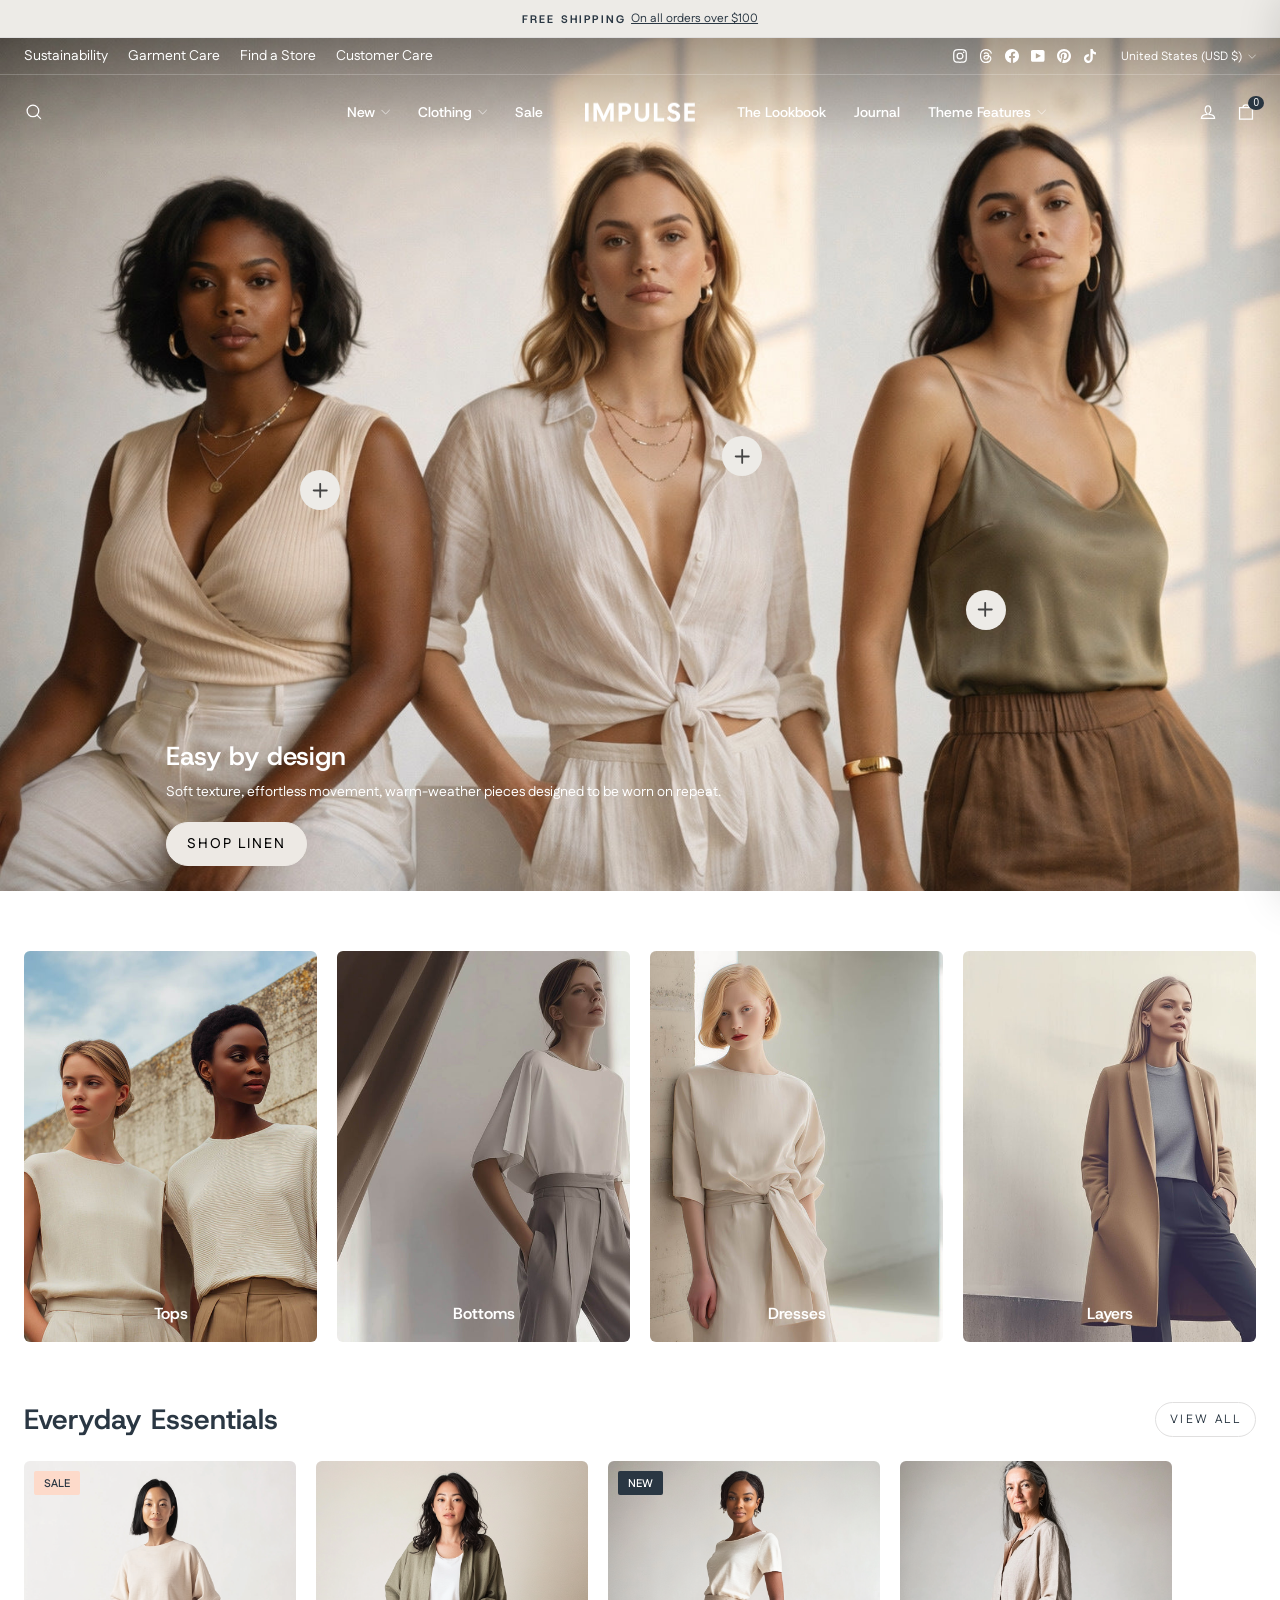
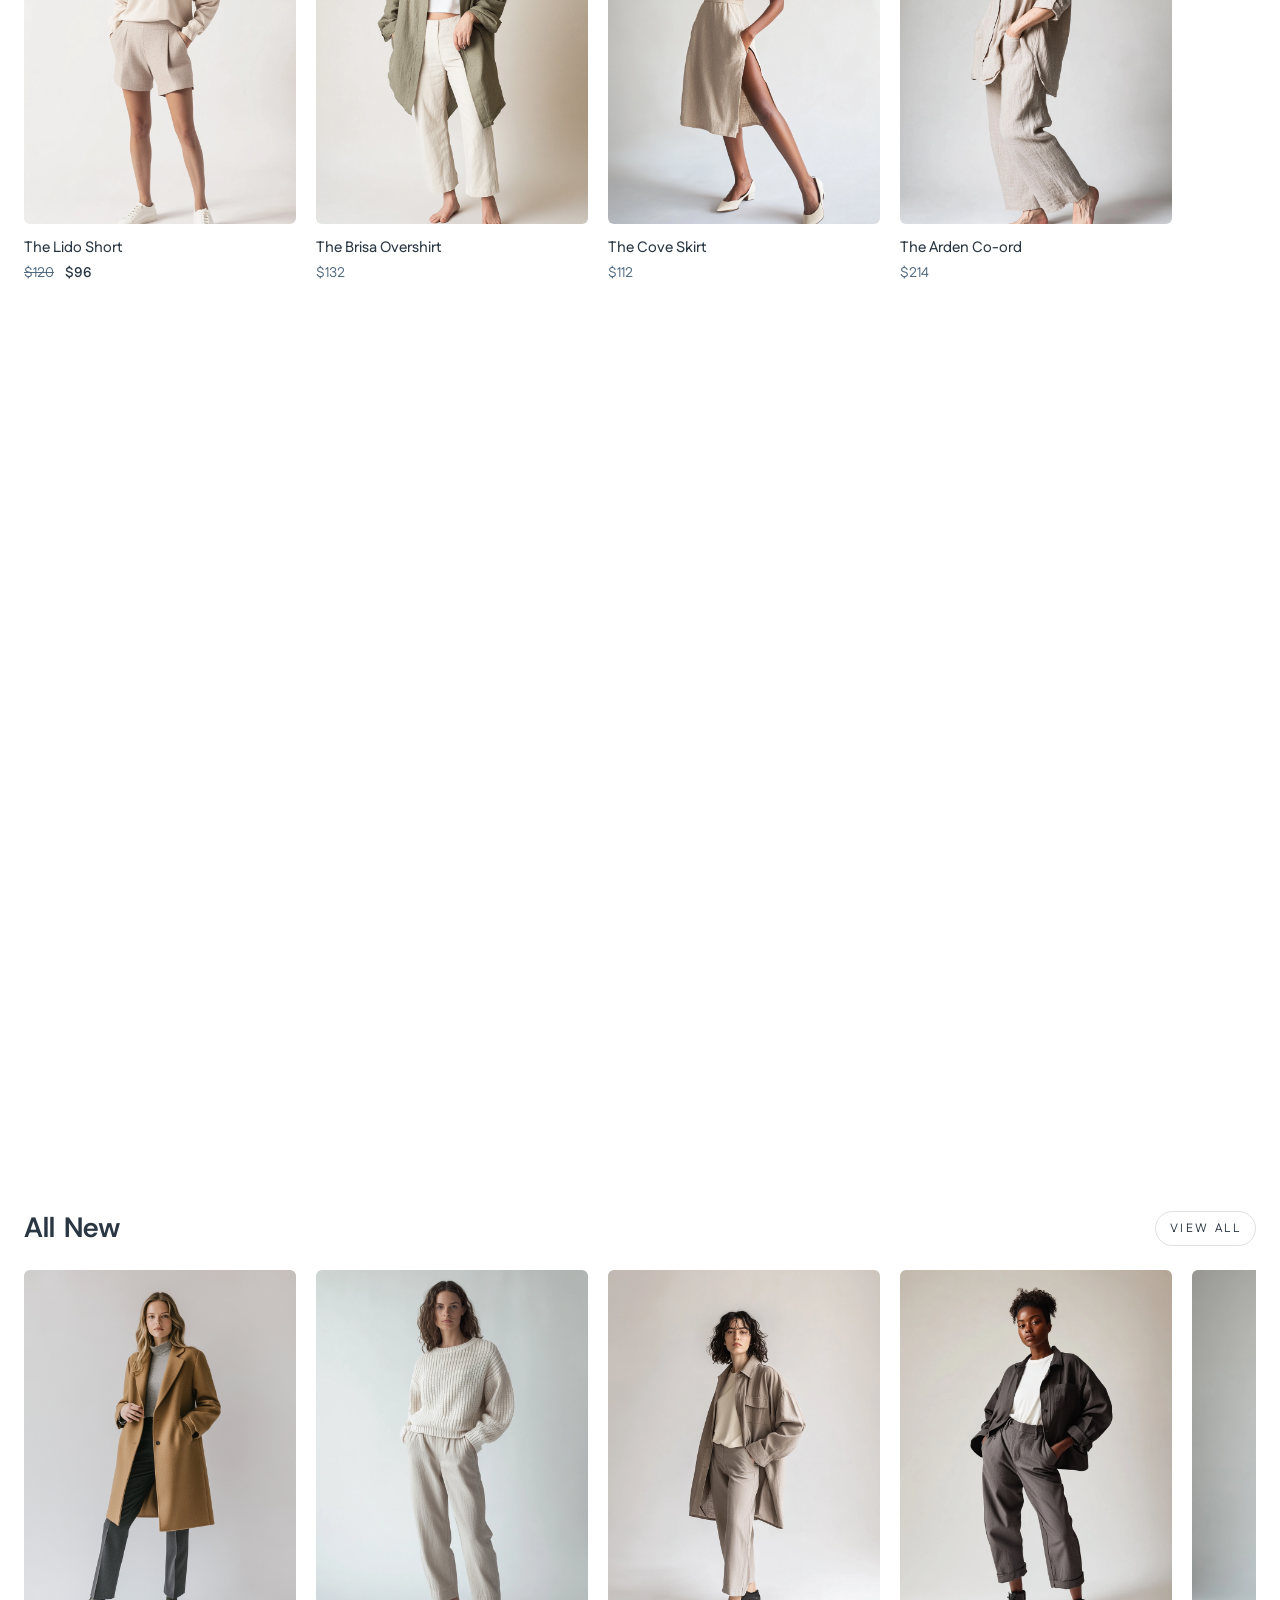
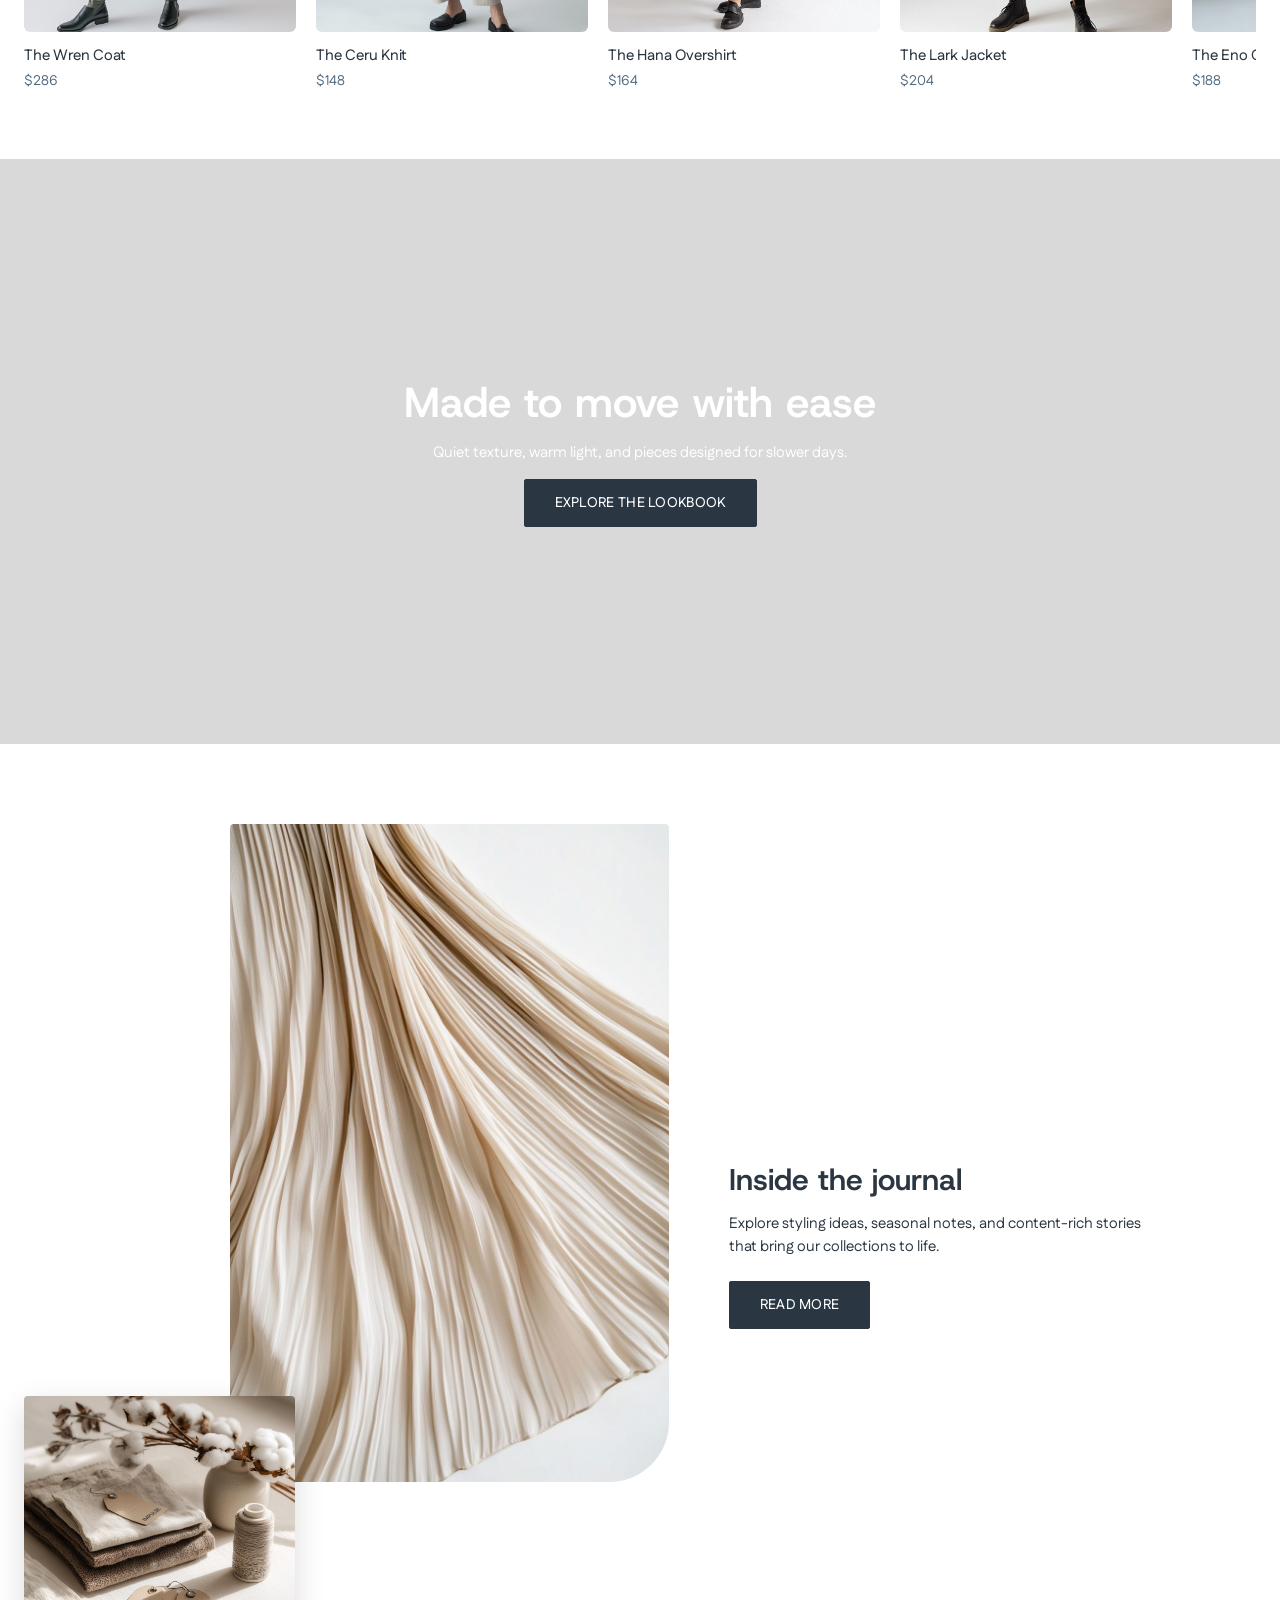
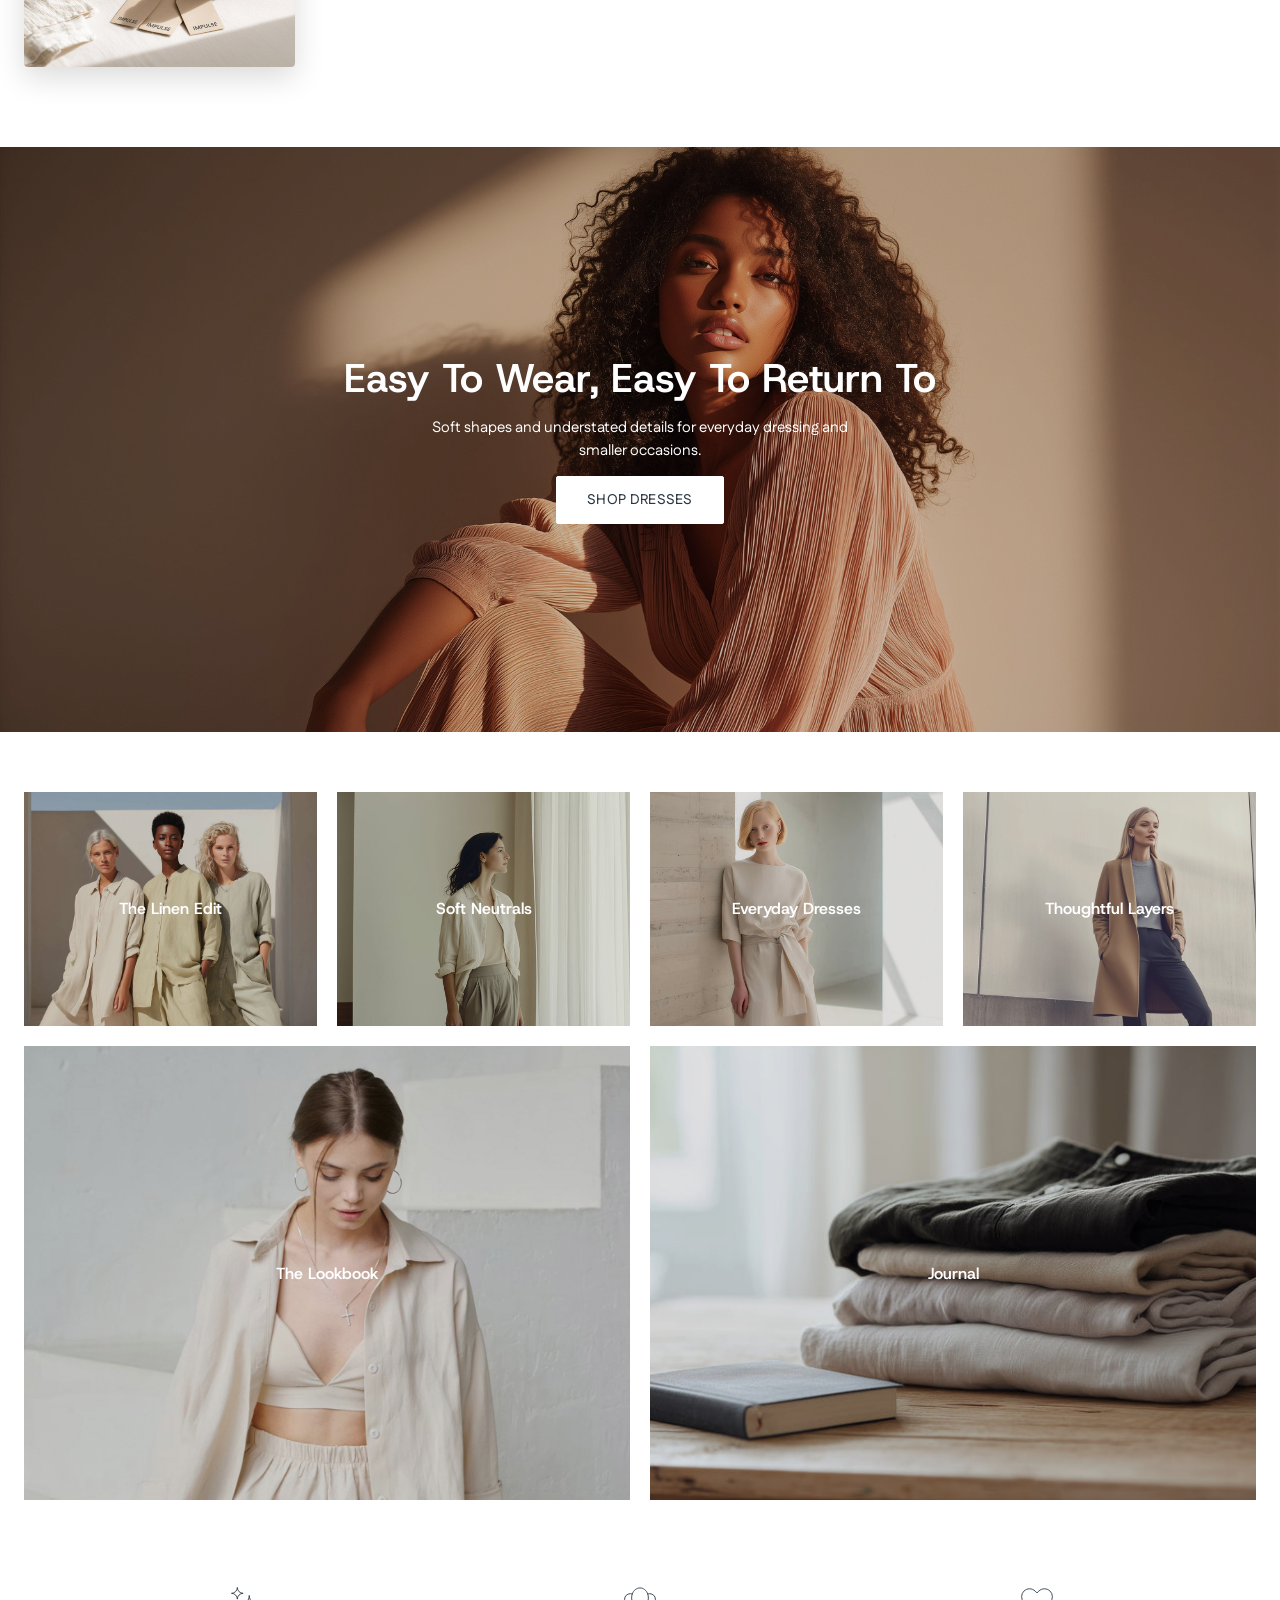
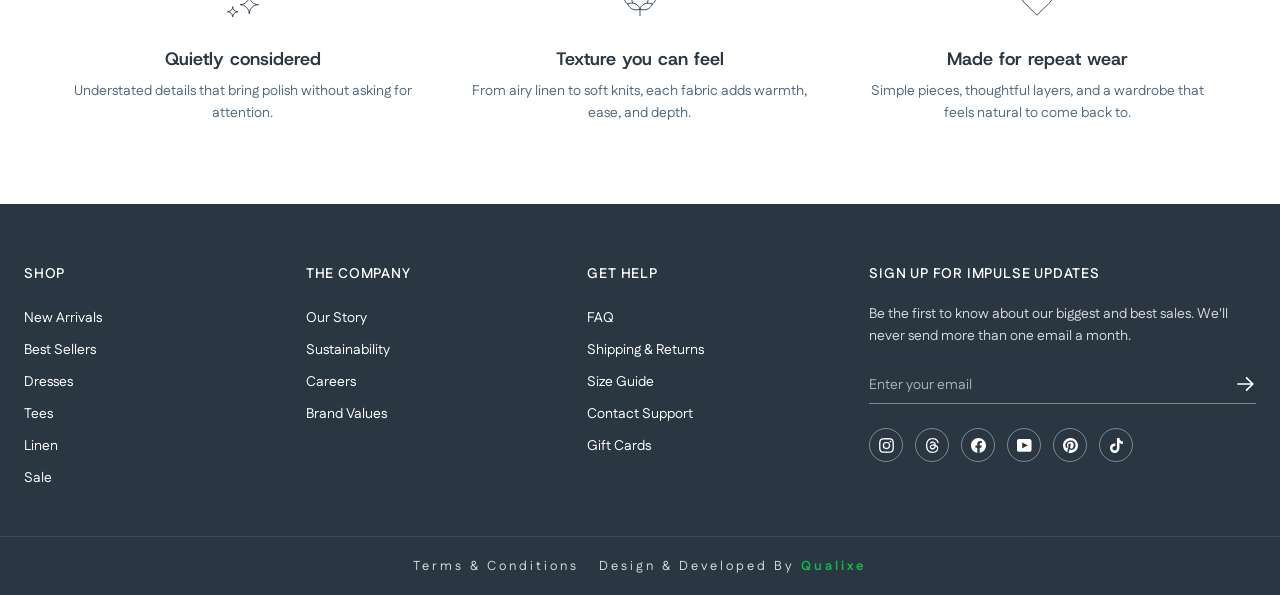
==== commit 73a277f4: "blog, article, faq, policy, find-store, career, sustainibility, terms page added" ====
--- a/index.html
+++ b/index.html
@@ -30,10 +30,10 @@
 		<div class="header__toolbar">
 			<div class="header__toolbar-inner container">
 				<ul class="header__toolbar-links">
-					<li><a href="#">Sustainability</a></li>
+					<li><a href="sustainability.html">Sustainability</a></li>
 					<li><a href="#">Garment Care</a></li>
-					<li><a href="#">Find a Store</a></li>
-					<li><a href="#">Customer Care</a></li>
+					<li><a href="find-store.html">Find a Store</a></li>
+					<li><a href="contact.html">Customer Care</a></li>
 				</ul>
 				<div class="header__toolbar-right">
 					<div class="header__toolbar-social">
@@ -239,8 +239,8 @@
 				<div class="header__side header__side--right">
 					<nav class="header__nav only-desktop">
 						<ul>
-							<li class="header__nav-item"><a href="#">The Lookbook</a></li>
-							<li class="header__nav-item"><a href="#">Journal</a></li>
+							<li class="header__nav-item"><a href="look-book.html">The Lookbook</a></li>
+							<li class="header__nav-item"><a href="blogs.html">Journal</a></li>
 							<li class="header__nav-item has-megamenu">
 								<details class="megamenu-details">
 									<summary>Theme Features
@@ -264,7 +264,7 @@
 													<a href="collections.html">Collection Page</a>
 													<a href="#">Pre-order</a>
 													<a href="#">Gift Card</a>
-													<a href="#">Find a Store</a>
+													<a href="find-store.html">Find a Store</a>
 												</div>
 											</div>
 											<div class="megamenu__promos megamenu__promos--single">
@@ -522,8 +522,8 @@
 			</li>
 
 			<li style="--i:2"><a href="collections.html" class="mobile-nav__toplevel-link">Sale</a></li>
-			<li style="--i:3"><a href="#" class="mobile-nav__toplevel-link">The Lookbook</a></li>
-			<li style="--i:4"><a href="#" class="mobile-nav__toplevel-link">Journal</a></li>
+			<li style="--i:3"><a href="look-book.html" class="mobile-nav__toplevel-link">The Lookbook</a></li>
+			<li style="--i:4"><a href="blogs.html" class="mobile-nav__toplevel-link">Journal</a></li>
 
 			<li style="--i:5">
 				<details class="mobile-nav__details">
@@ -562,7 +562,7 @@
 									<li><a href="collections.html">Collection Page</a></li>
 									<li><a href="#">Pre-order</a></li>
 									<li><a href="#">Gift Card</a></li>
-									<li><a href="#">Find a Store</a></li>
+									<li><a href="find-store.html">Find a Store</a></li>
 								</ul>
 							</details>
 						</li>
@@ -581,10 +581,10 @@
 			</li>
 
 			<li style="--i:7" class="mobile-nav__toolbar-grid">
-				<a href="#">Sustainability</a>
+				<a href="sustainability.html">Sustainability</a>
 				<a href="#">Garment Care</a>
-				<a href="#">Find a Store</a>
-				<a href="#">Customer Care</a>
+				<a href="find-store.html">Find a Store</a>
+				<a href="contact.html">Customer Care</a>
 			</li>
 		</ul>
 
@@ -646,7 +646,7 @@
 			<p class="cart-drawer__shipping-note">Shipping, taxes, and discount codes calculated at checkout.</p>
 			<label class="cart-drawer__terms">
 				<input type="checkbox" id="cartTerms">
-				I agree with the terms and conditions
+				I agree with the <a href="terms.html">terms and conditions</a>
 			</label>
 			<button type="button" class="btn cart-drawer__checkout" id="cartCheckout">Check out</button>
 		</div>
@@ -1178,7 +1178,7 @@
 			<div class="journal-row__text reveal">
 				<h2>Inside the journal</h2>
 				<p>Explore styling ideas, seasonal notes, and content-rich stories that bring our collections to life.</p>
-				<a href="#" class="btn">Read more</a>
+				<a href="blogs.html" class="btn">Read more</a>
 			</div>
 		</section>
 		<!-- journal feature row end -->
@@ -1213,11 +1213,11 @@
 				<img src="./assets/images/categories/category-layers.jpg" alt="Thoughtful Layers">
 				<span>Thoughtful Layers</span>
 			</a>
-			<a href="collections.html" class="collection-grid__item reveal" style="--i:0">
+			<a href="look-book.html" class="collection-grid__item reveal" style="--i:0">
 				<img src="./assets/images/banners/lookbook-banner.jpg" alt="The Lookbook">
 				<span>The Lookbook</span>
 			</a>
-			<a href="collections.html" class="collection-grid__item reveal" style="--i:1">
+			<a href="blogs.html" class="collection-grid__item reveal" style="--i:1">
 				<img src="./assets/images/grid/grid-journal.jpg" alt="Journal">
 				<span>Journal</span>
 			</a>
@@ -1287,9 +1287,9 @@
 						</svg>
 					</summary>
 					<ul class="footer__accordion-content">
-						<li><a href="#">Our Story</a></li>
-						<li><a href="#">Sustainability</a></li>
-						<li><a href="#">Careers</a></li>
+						<li><a href="about.html">Our Story</a></li>
+						<li><a href="sustainability.html">Sustainability</a></li>
+						<li><a href="career.html">Careers</a></li>
 						<li><a href="#">Brand Values</a></li>
 					</ul>
 				</details>
@@ -1303,10 +1303,10 @@
 						</svg>
 					</summary>
 					<ul class="footer__accordion-content">
-						<li><a href="#">FAQ</a></li>
-						<li><a href="#">Shipping &amp; Returns</a></li>
-						<li><a href="#">Size Guide</a></li>
-						<li><a href="#">Contact Support</a></li>
+						<li><a href="faq.html">FAQ</a></li>
+						<li><a href="policy.html">Shipping &amp; Returns</a></li>
+						<li><a href="faq.html">Size Guide</a></li>
+						<li><a href="contact.html">Contact Support</a></li>
 						<li><a href="#">Gift Cards</a></li>
 					</ul>
 				</details>
@@ -1362,6 +1362,7 @@
 			</div>
 		</div>
 		<div class="footer__bottom container">
+			<a href="terms.html" class="footer__bottom-link">Terms &amp; Conditions</a>
 			<span>Design & Developed By <a target="_blank" href="https://qualixe.com" style="color: #06db49;"><strong>Qualixe</strong></a></span>
 		</div>
 	</footer>
--- a/assets/css/style.css
+++ b/assets/css/style.css
@@ -503,6 +503,7 @@
   width: 20px;
   height: 20px;
   padding: 0;
+  cursor: pointer;
 }
 
 .header__icon-btn svg {
@@ -716,6 +717,7 @@
   height: 20px;
   color: var(--heading-text-color);
   padding: 0;
+  cursor: pointer;
 }
 
 .header__search-bar button svg {
@@ -1091,6 +1093,7 @@
   height: 20px;
   color: var(--black);
   padding: 0;
+  cursor: pointer;
 }
 
 .cart-drawer__close svg {
@@ -2446,13 +2449,24 @@
 .footer__bottom {
   margin-top: 40px;
   display: flex;
+  align-items: center;
   justify-content: center;
+  gap: 20px;
+  flex-wrap: wrap;
   padding-top: 20px;
   border-top: 1px solid rgba(var(--white-rgb), .12);
   font-size: 13px;
   color: var(--white);
   opacity: .8;
   letter-spacing: 3px;
+}
+
+.footer__bottom-link {
+  color: var(--white);
+}
+
+.footer__bottom-link:hover {
+  text-decoration: underline;
 }
 
 /* ================= scroll reveal ================= */
@@ -2828,10 +2842,10 @@
 }
 
 .product-modal__accordion-content {
-    height: 0;
-    overflow: hidden;
-    transition: height .3s cubic-bezier(.4, 0, .2, 1);
-    text-align: left;
+  height: 0;
+  overflow: hidden;
+  transition: height .3s cubic-bezier(.4, 0, .2, 1);
+  text-align: left;
 }
 
 .product-modal__accordion[open]>.product-modal__accordion-content {
@@ -2991,12 +3005,7 @@
   }
 }
 
-/* ================= image zoom modal (custom-built, powered by the
-   project's existing Swiper instance instead of PhotoSwipe) ================= */
-/* fades in/out both ways (unlike the quick-view modal's display:none swap,
-   which only animates opening) — visibility is delayed on the way out so
-   it stays interactive/paintable for the full fade, then drops instantly
-   once fully transparent; on the way in it flips to visible immediately */
+/* ================= image zoom modal ================= */
 .image-zoom-modal {
   position: fixed;
   inset: 0;
@@ -3668,4 +3677,2266 @@
     margin-right: -16px;
     width: calc(100% + 32px);
   }
+}
+
+/* ================= about page ================= */
+.about-hero {
+  width: 100%;
+  height: 450px;
+}
+
+.about-hero__img {
+  width: 100%;
+  height: 100%;
+  object-fit: cover;
+}
+
+.about-intro {
+  max-width: 1000px;
+  margin: 75px auto 0;
+  padding: 0 24px;
+  text-align: center;
+}
+
+.about-intro h1 {
+  font-size: 42px;
+  font-weight: 500;
+  margin-bottom: 25px;
+}
+
+.about-intro p {
+  font-size: 27px;
+  font-weight: 500;
+  line-height: 1.1;
+  color: var(--heading-text-color);
+}
+
+.about-feature {
+  display: grid;
+  grid-template-columns: 1fr 1fr;
+  align-items: center;
+  gap: 60px;
+  margin-top: 75px;
+}
+
+.about-feature__image img {
+  width: 100%;
+  display: block;
+}
+
+.about-feature__text h2 {
+  font-size: 36px;
+  font-weight: 500;
+  margin-bottom: 15px;
+}
+
+.about-feature__text p {
+  font-size: 16px;
+  line-height: 1.4;
+  margin-bottom: 25px;
+}
+
+.about-feature__text p:last-child {
+  margin-bottom: 0;
+}
+
+.about-video-hero {
+  position: relative;
+  width: 100%;
+  height: 650px;
+  overflow: hidden;
+  margin-top: 75px;
+}
+
+.about-video-hero__video-wrap {
+  position: absolute;
+  inset: 0;
+}
+
+.about-video-hero__video-wrap video {
+  width: 100%;
+  height: 100%;
+  object-fit: cover;
+}
+
+.about-video-hero__content {
+  position: relative;
+  z-index: 1;
+  height: 100%;
+  display: flex;
+  flex-direction: column;
+  align-items: center;
+  justify-content: center;
+  gap: 25px;
+}
+
+.about-video-hero__content h2 {
+  font-size: 60px;
+  font-weight: 500;
+  color: var(--white);
+}
+
+.about-video-hero__btn {
+  display: inline-flex;
+  align-items: center;
+  gap: 10px;
+  background-color: transparent;
+  color: var(--white);
+  border: 2px solid var(--white);
+  border-radius: 50px;
+  padding: 11px 20px;
+  font-size: 13px;
+}
+
+.about-video-hero__btn svg {
+  width: 13px;
+  height: 15px;
+}
+
+.about-promo {
+  position: relative;
+  width: 100%;
+  height: 550px;
+  overflow: hidden;
+  margin-top: 75px;
+}
+
+.about-promo__img {
+  position: absolute;
+  inset: 0;
+  width: 100%;
+  height: 100%;
+  object-fit: cover;
+}
+
+.about-promo__content {
+  position: absolute;
+  top: 60px;
+  left: 60px;
+  z-index: 1;
+  width: 380px;
+  background-color: var(--white);
+  padding: 30px;
+}
+
+.about-promo__label {
+  font-size: 13px;
+  font-weight: 400;
+  letter-spacing: 2.6px;
+  text-transform: uppercase;
+  margin-bottom: 10px;
+  color: var(--heading-text-color);
+}
+
+.about-promo__content h2 {
+  font-size: 27px;
+  font-weight: 500;
+  margin-bottom: 15px;
+}
+
+.about-promo__text {
+  font-size: 18px;
+  line-height: 1.4;
+  margin-bottom: 15px;
+}
+
+.about-promo__btn {
+  background-color: var(--black);
+  color: var(--white);
+  border: none;
+  border-radius: 50px;
+  padding: 11px 20px;
+  font-size: 13px;
+}
+
+.about-quote {
+  max-width: 1000px;
+  margin: 75px auto 0;
+  padding: 75px 24px 0;
+  border-top: 1px solid var(--border-color);
+  text-align: center;
+}
+
+.about-quote h2 {
+  font-size: 36px;
+  font-weight: 500;
+  line-height: 1.2;
+}
+
+.about-explore {
+  margin-top: 75px;
+  padding-bottom: 75px;
+  text-align: center;
+}
+
+.about-explore__head h2 {
+  font-size: 27px;
+  font-weight: 500;
+  margin-bottom: 15px;
+}
+
+.about-explore__grid {
+  display: grid;
+  grid-template-columns: repeat(3, 1fr);
+  gap: 22px;
+  margin-top: 50px;
+}
+
+.about-explore__item img {
+  width: 100%;
+  aspect-ratio: 16/9;
+  object-fit: cover;
+  margin-bottom: 15px;
+}
+
+.about-explore__item h3 {
+  font-size: 27px;
+  font-weight: 500;
+}
+
+@media (max-width: 900px) {
+  .about-hero {
+    height: 240px;
+  }
+
+  .about-intro {
+    margin-top: 40px;
+  }
+
+  .about-intro h1 {
+    font-size: 36px;
+  }
+
+  .about-intro p {
+    font-size: 26px;
+  }
+
+  .about-feature {
+    grid-template-columns: 1fr;
+    gap: 0;
+    margin-top: 40px;
+    padding: 0 16px;
+  }
+
+  .about-feature__text {
+    padding-top: 30px;
+  }
+
+  .about-feature__text h2 {
+    font-size: 31px;
+  }
+
+  .about-feature__text p {
+    font-size: 15px;
+    margin-bottom: 15px;
+  }
+
+  .about-video-hero {
+    height: 420px;
+    margin-top: 40px;
+  }
+
+  .about-video-hero__content h2 {
+    font-size: 30px;
+  }
+
+  .about-promo {
+    height: auto;
+    display: flex;
+    flex-direction: column;
+    margin-top: 40px;
+  }
+
+  .about-promo__img {
+    position: static;
+    height: 235px;
+  }
+
+  .about-promo__content {
+    position: static;
+    width: 100%;
+    padding: 22.5px 24px;
+    margin-top: -80px;
+    max-width: 90%;
+    margin-left: auto;
+    margin-right: auto;
+    box-shadow: 0 3px 12px rgb(0 0 0 / 10%);
+    height: fit-content;
+    margin-bottom: 20px;
+  }
+
+  .about-promo__content h2 {
+    font-size: 26px;
+  }
+
+  .about-quote {
+    margin-top: 40px;
+    padding: 40px 16px 0;
+  }
+
+  .about-quote h2 {
+    font-size: 31px;
+  }
+
+  .about-explore {
+    margin-top: 40px;
+    padding-bottom: 40px;
+  }
+
+  .about-explore__head h2 {
+    font-size: 26px;
+  }
+
+  .about-explore__grid {
+    grid-template-columns: 1fr;
+    gap: 40px;
+  }
+}
+
+/* ================= contact page ================= */
+.contact-icons {
+  background-color: var(--warm-bg);
+  padding: 42px 0;
+}
+
+.contact-icons__head h1 {
+  font-size: 24px;
+  font-weight: 600;
+  color: var(--heading-text-color);
+  text-align: center;
+  text-transform: capitalize;
+}
+
+.contact-icons__grid {
+  display: grid;
+  grid-template-columns: repeat(3, 320px);
+  justify-content: center;
+  gap: 20px;
+  margin-top: 24px;
+}
+
+.contact-icons__item {
+  text-align: center;
+}
+
+.contact-icons__icon {
+  display: flex;
+  align-items: center;
+  justify-content: center;
+  width: 40px;
+  height: 40px;
+  margin: 0 auto 16px;
+}
+
+.contact-icons__icon img {
+  width: 40px;
+  height: 40px;
+  object-fit: contain;
+}
+
+.contact-icons__item h2 {
+  font-size: 16px;
+  font-weight: 500;
+  text-transform: uppercase;
+  letter-spacing: 1px;
+  color: var(--heading-text-color);
+  margin-bottom: 10px;
+}
+
+.contact-icons__item p {
+  font-size: 14px;
+  line-height: 1.57;
+  color: var(--muted);
+}
+
+.contact-touch {
+  background-color: var(--item-bg3);
+  padding: 42px 0;
+}
+
+.contact-touch__head h2 {
+  font-size: 24px;
+  font-weight: 600;
+  color: var(--heading-text-color);
+  text-align: center;
+}
+
+.contact-touch__form {
+  max-width: 800px;
+  margin: 24px auto 0;
+  background-color: var(--white);
+  padding: 20px;
+  box-shadow: 0 0 20px rgba(var(--black-pure-rgb), .1);
+}
+
+.contact-touch__row {
+  display: grid;
+  grid-template-columns: 1fr 1fr;
+  gap: 20px;
+}
+
+.contact-touch__field {
+  border-bottom: 1px solid var(--heading-text-color);
+  padding-bottom: 10px;
+  margin-bottom: 20px;
+}
+
+.contact-touch__field input,
+.contact-touch__field textarea {
+  width: 100%;
+  border: none;
+  outline: none;
+  background-color: transparent;
+  font-family: var(--paragraph-font);
+  font-size: 16px;
+  color: var(--heading-text-color);
+}
+
+.contact-touch__field textarea {
+  display: block;
+  resize: none;
+}
+
+/* reuses the site's own .btn (dark bg, white text, 2px radius) — just
+   stretched to fill the form's width */
+.contact-touch__submit {
+  width: 100%;
+}
+
+@media (max-width: 900px) {
+  .contact-icons {
+    padding: 24px 0;
+  }
+
+  .contact-icons__grid {
+    grid-template-columns: 1fr;
+    gap: 16px;
+  }
+
+  .contact-icons__icon {
+    width: 30px;
+    height: 30px;
+    margin-bottom: 10px;
+  }
+
+  .contact-icons__icon img {
+    width: 30px;
+    height: 30px;
+  }
+
+  .contact-icons__item h2 {
+    font-size: 14px;
+  }
+
+  .contact-touch {
+    padding: 24px 0;
+  }
+
+  .contact-touch__form {
+    padding: 16px;
+  }
+
+  .contact-touch__row {
+    grid-template-columns: 1fr;
+    gap: 0;
+  }
+}
+
+/* ================= journal / blogs page ================= */
+.journal-page {
+  padding: 75px 24px;
+}
+
+.journal-page__head h1 {
+  font-size: 42px;
+  font-weight: 500;
+}
+
+.journal-page__grid {
+  display: grid;
+  grid-template-columns: repeat(3, 1fr);
+  gap: 40px 22px;
+  margin-top: 40px;
+}
+
+.journal-page__image {
+    display: block;
+    border-radius: 5px;
+    overflow: hidden;
+}
+
+.journal-page__image img {
+  width: 100%;
+  aspect-ratio: 4 / 3;
+  object-fit: cover;
+}
+
+.journal-page__meta {
+  margin-top: 12px;
+}
+
+.journal-page__date {
+  display: block;
+  font-size: 12px;
+  color: var(--heading-text-color);
+  margin-bottom: 3px;
+}
+
+.journal-page__title {
+  display: block;
+  font-size: 18px;
+  font-weight: 400;
+  color: var(--heading-text-color);
+}
+
+.journal-page__title:hover {
+  text-decoration: underline;
+}
+
+.journal-explore {
+  padding: 0 24px 75px;
+}
+
+.journal-explore__head h2 {
+  font-size: 36px;
+  font-weight: 500;
+}
+
+.journal-explore__grid {
+  display: grid;
+  grid-template-columns: repeat(4, 1fr);
+  gap: 20px;
+  margin-top: 40px;
+}
+
+.journal-explore__item img {
+    width: 100%;
+    aspect-ratio: 2 / 3;
+    object-fit: cover;
+    border-radius: 5px;
+    overflow: hidden;
+}
+
+.journal-explore__item span {
+  display: block;
+  margin-top: 12px;
+  font-size: 15px;
+  color: var(--heading-text-color);
+}
+
+@media (max-width: 900px) {
+  .journal-page {
+    padding: 40px 16px;
+  }
+
+  .journal-page__head h1 {
+    font-size: 36px;
+  }
+
+  .journal-page__grid {
+    grid-template-columns: 1fr;
+    gap: 24px;
+    margin-top: 24px;
+  }
+
+  .journal-page__item {
+    display: flex;
+    gap: 16px;
+  }
+
+  .journal-page__image {
+    flex: 0 0 110px;
+  }
+
+  .journal-page__meta {
+    margin-top: 0;
+  }
+
+  .journal-explore {
+    padding: 0 16px 40px;
+  }
+
+  .journal-explore__head h2 {
+    font-size: 31px;
+  }
+
+  .journal-explore__grid {
+    grid-template-columns: repeat(2, 1fr);
+    gap: 16px;
+    margin-top: 24px;
+  }
+
+  .journal-explore__item span {
+    font-size: 12px;
+  }
+}
+
+/* ================= single article page ================= */
+.article-hero {
+  position: relative;
+  width: 100%;
+  height: 420px;
+  overflow: hidden;
+}
+
+.article-hero__img {
+  width: 100%;
+  height: 100%;
+  object-fit: cover;
+}
+
+.article-hero__content {
+  position: absolute;
+  inset: 0;
+  display: flex;
+  align-items: flex-end;
+  padding-bottom: 40px;
+  background: linear-gradient(180deg, rgba(0, 0, 0, 0) 40%, rgba(var(--black-pure-rgb), .45) 100%);
+}
+
+.article-hero__date {
+  display: block;
+  font-size: 12px;
+  color: var(--white);
+  margin-bottom: 15px;
+}
+
+.article-hero__content h1 {
+  font-size: 61px;
+  font-weight: 500;
+  color: var(--white);
+}
+
+.article-page {
+  display: block;
+  max-width: 1000px;
+  margin: 0 auto;
+  padding: 75px 24px;
+}
+
+.article-page__body p {
+  font-size: 16px;
+  line-height: 1.4;
+  color: var(--paragraph-text-color);
+  margin-bottom: 22px;
+}
+
+.article-page__body p:last-child {
+  margin-bottom: 0;
+}
+
+.article-page__share {
+  display: flex;
+  gap: 20px;
+  margin-top: 30px;
+}
+
+.article-page__share a {
+  display: flex;
+  align-items: center;
+  gap: 8px;
+  font-size: 16px;
+  color: var(--heading-text-color);
+}
+
+.article-page__share svg {
+  width: 16px;
+  height: 16px;
+}
+
+.article-page__hr {
+  border: none;
+  border-top: 1px solid var(--border-color);
+  margin: 45px 0;
+}
+
+.article-page__back {
+  text-align: center;
+}
+
+.article-page__back-btn {
+  display: inline-flex;
+  align-items: center;
+  gap: 10px;
+  border-radius: 50px;
+  padding: 15px 25px;
+  font-size: 13px;
+}
+
+.article-page__back-btn svg {
+  width: 18px;
+  height: 6px;
+}
+
+.article-related {
+  padding: 75px 24px;
+  border-top: 1px solid var(--border-color);
+}
+
+.article-related__head {
+  display: flex;
+  align-items: center;
+  justify-content: space-between;
+}
+
+.article-related__head h2 {
+  font-size: 36px;
+  font-weight: 500;
+}
+
+.article-related__view-all {
+  display: inline-block;
+  background-color: transparent;
+  color: var(--heading-text-color);
+  border: 1px solid var(--border-color);
+  border-radius: 50px;
+  padding: 8px 14px;
+  font-size: 12px;
+  font-weight: 500;
+  text-transform: uppercase;
+  letter-spacing: .3px;
+}
+
+.article-related .journal-page__grid {
+  margin-top: 40px;
+}
+
+@media (max-width: 900px) {
+  .article-hero {
+    height: 250px;
+  }
+
+  .article-hero__content h1 {
+    font-size: 36px;
+  }
+
+  .article-page {
+    padding: 40px 16px;
+  }
+
+  .article-page__body p {
+    font-size: 15px;
+  }
+
+  .article-page__share a {
+    font-size: 15px;
+  }
+
+  .article-page__hr {
+    margin: 30px 0;
+  }
+
+  .article-page__back-btn {
+    width: 100%;
+    justify-content: center;
+    padding: 20px 17px;
+    font-size: 11px;
+  }
+
+  .article-related {
+    padding: 40px 16px;
+  }
+
+  .article-related__head h2 {
+    font-size: 26px;
+  }
+}
+
+/* ================= lookbook page ================= */
+.lookbook-intro {
+  max-width: 1000px;
+  margin: 75px auto 0;
+  padding: 0 24px;
+  text-align: center;
+}
+
+.lookbook-intro h1 {
+  font-size: 42px;
+  font-weight: 500;
+  margin-bottom: 25px;
+}
+
+.lookbook-intro p {
+  font-size: 21px;
+  color: var(--heading-text-color);
+}
+
+/* full-bleed, edge-to-edge — not wrapped in .container, matching the
+   reference's own full-width treatment for this grid specifically (unlike
+   most sections on the site, which constrain to the container) */
+.lookbook-grid {
+  display: flex;
+  flex-wrap: wrap;
+  gap: 40px;
+  margin-top: 50px;
+}
+
+.lookbook-grid--second {
+  margin-top: 75px;
+}
+
+.lookbook-grid:last-of-type {
+  margin-bottom: 75px;
+}
+
+.lookbook-grid__item {
+  overflow: hidden;
+}
+
+.lookbook-grid__item img {
+  width: 100%;
+  height: 100%;
+  aspect-ratio: 2 / 3;
+  object-fit: cover;
+  display: block;
+}
+
+.lookbook-grid__item--third {
+  width: calc((100% - 80px) / 3);
+}
+
+.lookbook-grid__item--half {
+  width: calc((100% - 40px) / 2);
+}
+
+@media (max-width: 900px) {
+  .lookbook-intro {
+    margin-top: 40px;
+  }
+
+  .lookbook-intro h1 {
+    font-size: 36px;
+  }
+
+  .lookbook-grid {
+    margin-top: 30px;
+    gap:20px;
+  }
+
+  .lookbook-grid--second {
+    margin-top: 40px;
+  }
+
+  .lookbook-grid:last-of-type {
+    margin-bottom: 40px;
+  }
+
+  .lookbook-grid__item--third,
+  .lookbook-grid__item--half {
+    width: calc((100% - 20px) / 2);
+  }
+
+  .lookbook-grid__item--full-mobile {
+    width: 100%;
+  }
+}
+
+/* ================= faq page ================= */
+.faq-page__inner {
+  max-width: 1000px;
+  margin: 0 auto;
+  padding: 75px 24px;
+}
+
+.faq-page__intro {
+  max-width: 700px;
+  margin: 0 auto;
+  text-align: center;
+}
+
+.faq-page__intro h1 {
+  font-size: 42px;
+  font-weight: 500;
+  margin-bottom: 18px;
+}
+
+.faq-page__intro>p {
+  font-size: 18px;
+  color: var(--muted);
+}
+
+.faq-page__search {
+  position: relative;
+  max-width: 420px;
+  margin: 32px auto 0;
+}
+
+.faq-page__search-icon {
+  position: absolute;
+  top: 50%;
+  left: 18px;
+  width: 17px;
+  height: 17px;
+  transform: translateY(-50%);
+  color: var(--muted);
+  pointer-events: none;
+}
+
+.faq-page__search-icon path {
+  fill: none;
+}
+
+.faq-page__search input {
+  width: 100%;
+  height: 52px;
+  padding: 0 18px 0 46px;
+  border: 1px solid var(--border-color);
+  border-radius: 50px;
+  font-family: var(--paragraph-font);
+  font-size: 14px;
+  color: var(--heading-text-color);
+  background-color: var(--white);
+  outline: none;
+  transition: border-color .25s ease;
+}
+
+.faq-page__search input::placeholder {
+  color: var(--muted);
+}
+
+.faq-page__search input:focus {
+  border-color: var(--black);
+}
+
+.faq-page__tabs {
+  display: flex;
+  justify-content: center;
+  gap: 14px;
+  margin-top: 55px;
+  overflow-x: auto;
+  scrollbar-width: none;
+}
+
+.faq-page__tabs::-webkit-scrollbar {
+  display: none;
+}
+
+.faq-page__tabs[hidden] {
+  display: none;
+}
+
+.faq-page__tab {
+  display: flex;
+  align-items: center;
+  gap: 10px;
+  flex-shrink: 0;
+  padding: 14px 26px;
+  border: 1px solid var(--border-color);
+  border-radius: 50px;
+  background-color: transparent;
+  color: var(--heading-text-color);
+  font-family: var(--paragraph-font);
+  font-size: 13px;
+  font-weight: 500;
+  text-transform: uppercase;
+  letter-spacing: .3px;
+  cursor: pointer;
+  transition: background-color .25s ease, color .25s ease, border-color .25s ease;
+}
+
+.faq-page__tab svg {
+  width: 19px;
+  height: 19px;
+  flex-shrink: 0;
+}
+
+.faq-page__tab:hover {
+  border-color: var(--black);
+}
+
+.faq-page__tab.is-active {
+  background-color: var(--black);
+  border-color: var(--black);
+  color: var(--white);
+}
+
+.faq-page__panels {
+  max-width: 780px;
+  margin: 50px auto 0;
+}
+
+.faq-page__panel {
+  animation: faqFadeIn .35s ease;
+}
+
+@keyframes faqFadeIn {
+  from {
+    opacity: 0;
+    transform: translateY(8px);
+  }
+
+  to {
+    opacity: 1;
+    transform: translateY(0);
+  }
+}
+
+.faq-page__item {
+  border-bottom: 1px solid var(--border-color);
+}
+
+.faq-page__item[hidden] {
+  display: none;
+}
+
+.faq-page__item-summary {
+  display: flex;
+  align-items: center;
+  justify-content: space-between;
+  gap: 20px;
+  padding: 24px 0;
+  cursor: pointer;
+  list-style: none;
+}
+
+.faq-page__item-summary::-webkit-details-marker {
+  display: none;
+}
+
+.faq-page__item-text {
+  font-size: 17px;
+  font-weight: 500;
+  color: var(--heading-text-color);
+}
+
+.faq-page__item-tag {
+  display: none;
+  font-size: 11px;
+  font-weight: 600;
+  text-transform: uppercase;
+  letter-spacing: .6px;
+  color: var(--muted);
+  margin-bottom: 7px;
+}
+
+.faq-page__panels.is-filtered .faq-page__item-tag {
+  display: block;
+}
+
+.faq-page__item-chevron {
+  width: 13px;
+  height: 8px;
+  flex-shrink: 0;
+  transition: transform .25s ease;
+}
+
+.faq-page__item[open]>.faq-page__item-summary .faq-page__item-chevron {
+  transform: rotate(180deg);
+}
+
+.faq-page__item-content {
+  height: 0;
+  overflow: hidden;
+  transition: height .3s cubic-bezier(.4, 0, .2, 1);
+}
+
+.faq-page__item[open]>.faq-page__item-content {
+  height: auto;
+}
+
+.faq-page__item-content p {
+  max-width: 620px;
+  font-size: 15px;
+  line-height: 1.7;
+  color: var(--paragraph-text-color);
+  padding: 0 0 26px;
+}
+
+.faq-page__no-results {
+  text-align: center;
+  padding: 40px 0;
+  font-size: 15px;
+  color: var(--muted);
+}
+
+.faq-page__no-results[hidden] {
+  display: none;
+}
+
+.faq-page__no-results a {
+  color: var(--heading-text-color);
+  font-weight: 600;
+  text-decoration: underline;
+}
+
+.faq-page__cta {
+  max-width: 780px;
+  margin: 75px auto 0;
+  padding: 55px 40px;
+  border-radius: 4px;
+  background-color: var(--warm-bg);
+  text-align: center;
+}
+
+.faq-page__cta h2 {
+  font-size: 26px;
+  font-weight: 500;
+  margin-bottom: 10px;
+}
+
+.faq-page__cta p {
+  color: var(--muted);
+  margin-bottom: 26px;
+}
+
+.faq-page__cta .btn {
+  padding: 15px 34px;
+  border-radius: 50px;
+  font-size: 13px;
+}
+
+@media (max-width: 900px) {
+  .faq-page__inner {
+    padding: 40px 24px;
+  }
+
+  .faq-page__intro h1 {
+    font-size: 32px;
+  }
+
+  .faq-page__intro>p {
+    font-size: 15px;
+  }
+
+  .faq-page__search {
+    margin-top: 24px;
+  }
+
+  .faq-page__tabs {
+    justify-content: flex-start;
+    margin-top: 34px;
+    padding-bottom: 4px;
+  }
+
+  .faq-page__tab {
+    padding: 11px 18px;
+    font-size: 12px;
+  }
+
+  .faq-page__panels {
+    margin-top: 34px;
+  }
+
+  .faq-page__item-summary {
+    padding: 18px 0;
+    gap: 12px;
+  }
+
+  .faq-page__item-text {
+    font-size: 15px;
+  }
+
+  .faq-page__cta {
+    margin-top: 40px;
+    padding: 40px 22px;
+  }
+
+  .faq-page__cta .btn {
+    width: 100%;
+  }
+}
+
+/* ================= find a store page ================= */
+.store-page__inner {
+  max-width: 1120px;
+  margin: 0 auto;
+  padding: 75px 24px;
+}
+
+.store-page__intro {
+  max-width: 700px;
+  margin: 0 auto;
+  text-align: center;
+}
+
+.store-page__intro h1 {
+  font-size: 42px;
+  font-weight: 500;
+  margin-bottom: 18px;
+}
+
+.store-page__intro>p {
+  font-size: 18px;
+  color: var(--muted);
+}
+
+.store-page__search {
+  position: relative;
+  max-width: 420px;
+  margin: 32px auto 0;
+}
+
+.store-page__search-icon {
+  position: absolute;
+  top: 50%;
+  left: 18px;
+  width: 17px;
+  height: 17px;
+  transform: translateY(-50%);
+  color: var(--muted);
+  pointer-events: none;
+}
+
+.store-page__search-icon path {
+  fill: none;
+}
+
+.store-page__search input {
+  width: 100%;
+  height: 52px;
+  padding: 0 18px 0 46px;
+  border: 1px solid var(--border-color);
+  border-radius: 50px;
+  font-family: var(--paragraph-font);
+  font-size: 14px;
+  color: var(--heading-text-color);
+  background-color: var(--white);
+  outline: none;
+  transition: border-color .25s ease;
+}
+
+.store-page__search input::placeholder {
+  color: var(--muted);
+}
+
+.store-page__search input:focus {
+  border-color: var(--black);
+}
+
+.store-page__tabs {
+  display: flex;
+  justify-content: center;
+  gap: 14px;
+  margin-top: 55px;
+  overflow-x: auto;
+  scrollbar-width: none;
+}
+
+.store-page__tabs::-webkit-scrollbar {
+  display: none;
+}
+
+.store-page__tabs[hidden] {
+  display: none;
+}
+
+.store-page__tab {
+  display: flex;
+  align-items: center;
+  gap: 10px;
+  flex-shrink: 0;
+  padding: 14px 26px;
+  border: 1px solid var(--border-color);
+  border-radius: 50px;
+  background-color: transparent;
+  color: var(--heading-text-color);
+  font-family: var(--paragraph-font);
+  font-size: 13px;
+  font-weight: 500;
+  text-transform: uppercase;
+  letter-spacing: .3px;
+  cursor: pointer;
+  transition: background-color .25s ease, color .25s ease, border-color .25s ease;
+}
+
+.store-page__tab svg {
+  width: 19px;
+  height: 19px;
+  flex-shrink: 0;
+}
+
+.store-page__tab:hover {
+  border-color: var(--black);
+}
+
+.store-page__tab.is-active {
+  background-color: var(--black);
+  border-color: var(--black);
+  color: var(--white);
+}
+
+.store-page__panels {
+  margin-top: 50px;
+}
+
+.store-page__panel {
+  animation: faqFadeIn .35s ease;
+}
+
+.store-page__grid {
+  display: grid;
+  grid-template-columns: repeat(auto-fit, minmax(280px, 340px));
+  justify-content: center;
+  gap: 30px;
+}
+
+.store-page__card {
+  display: flex;
+  flex-direction: column;
+  gap: 14px;
+  padding: 30px;
+  border: 1px solid var(--border-color);
+  border-radius: 6px;
+  transition: border-color .25s ease, box-shadow .25s ease;
+}
+
+.store-page__card:hover {
+  border-color: var(--black);
+  box-shadow: 0 15px 35px rgba(var(--black-rgb), .08);
+}
+
+.store-page__card-tag {
+  display: none;
+  font-size: 11px;
+  font-weight: 600;
+  text-transform: uppercase;
+  letter-spacing: .6px;
+  color: var(--muted);
+}
+
+.store-page__panels.is-filtered .store-page__card-tag {
+  display: block;
+}
+
+.store-page__card-city {
+  font-size: 20px;
+  font-weight: 500;
+}
+
+.store-page__card-address {
+  font-size: 14px;
+  line-height: 1.6;
+  color: var(--paragraph-text-color);
+}
+
+.store-page__card-hours {
+  display: grid;
+  grid-template-columns: auto 1fr;
+  gap: 4px 14px;
+  margin-top: auto;
+  padding-top: 14px;
+  border-top: 1px solid var(--border-color);
+  font-size: 13px;
+  color: var(--muted);
+}
+
+.store-page__card-link {
+  display: inline-flex;
+  align-items: center;
+  gap: 6px;
+  align-self: flex-start;
+  font-size: 12px;
+  font-weight: 500;
+  text-transform: uppercase;
+  letter-spacing: 1px;
+  color: var(--heading-text-color);
+  border: 1px solid var(--border-color);
+  border-radius: 50px;
+  padding: 10px 18px;
+  transition: background-color .2s ease, color .2s ease, border-color .2s ease;
+}
+
+.store-page__card-link:hover {
+  background-color: var(--black);
+  border-color: var(--black);
+  color: var(--white);
+}
+
+.store-page__no-results {
+  text-align: center;
+  padding: 40px 0;
+  font-size: 15px;
+  color: var(--muted);
+}
+
+.store-page__no-results[hidden] {
+  display: none;
+}
+
+.store-page__no-results a {
+  color: var(--heading-text-color);
+  font-weight: 600;
+  text-decoration: underline;
+}
+
+.store-page__services {
+  display: grid;
+  grid-template-columns: repeat(auto-fit, minmax(240px, 1fr));
+  max-width: 700px;
+  margin: 75px auto 0;
+  padding-top: 60px;
+  border-top: 1px solid var(--border-color);
+  gap: 40px;
+  text-align: center;
+}
+
+.store-page__service svg {
+  width: 40px;
+  height: 40px;
+  color: var(--heading-text-color);
+  margin: 0 auto 16px;
+}
+
+.store-page__service h3 {
+  font-size: 17px;
+  font-weight: 500;
+  margin-bottom: 8px;
+}
+
+.store-page__service p {
+  font-size: 14px;
+  color: var(--muted);
+}
+
+@media (max-width: 900px) {
+  .store-page__inner {
+    padding: 40px 24px;
+  }
+
+  .store-page__intro h1 {
+    font-size: 32px;
+  }
+
+  .store-page__intro>p {
+    font-size: 15px;
+  }
+
+  .store-page__search {
+    margin-top: 24px;
+  }
+
+  .store-page__tabs {
+    justify-content: flex-start;
+    margin-top: 34px;
+    padding-bottom: 4px;
+  }
+
+  .store-page__tab {
+    padding: 11px 18px;
+    font-size: 12px;
+  }
+
+  .store-page__panels {
+    margin-top: 34px;
+  }
+
+  .store-page__grid {
+    grid-template-columns: 1fr;
+  }
+
+  .store-page__services {
+    margin-top: 40px;
+    padding-top: 40px;
+    gap: 30px;
+  }
+}
+
+/* ================= shipping & returns policy page ================= */
+.policy-page__inner {
+  max-width: 900px;
+  margin: 0 auto;
+  padding: 75px 24px;
+}
+
+.policy-page__intro {
+  max-width: 700px;
+  margin: 0 auto;
+  text-align: center;
+}
+
+.policy-page__intro h1 {
+  font-size: 42px;
+  font-weight: 500;
+  margin-bottom: 18px;
+}
+
+.policy-page__intro>p {
+  font-size: 18px;
+  color: var(--muted);
+}
+
+.policy-page__tabs {
+  display: flex;
+  justify-content: center;
+  gap: 14px;
+  margin-top: 45px;
+  overflow-x: auto;
+  scrollbar-width: none;
+}
+
+.policy-page__tabs::-webkit-scrollbar {
+  display: none;
+}
+
+.policy-page__tab {
+  display: flex;
+  align-items: center;
+  gap: 10px;
+  flex-shrink: 0;
+  padding: 14px 26px;
+  border: 1px solid var(--border-color);
+  border-radius: 50px;
+  background-color: transparent;
+  color: var(--heading-text-color);
+  font-family: var(--paragraph-font);
+  font-size: 13px;
+  font-weight: 500;
+  text-transform: uppercase;
+  letter-spacing: .3px;
+  cursor: pointer;
+  transition: background-color .25s ease, color .25s ease, border-color .25s ease;
+}
+
+.policy-page__tab svg {
+  width: 19px;
+  height: 19px;
+  flex-shrink: 0;
+}
+
+.policy-page__tab:hover {
+  border-color: var(--black);
+}
+
+.policy-page__tab.is-active {
+  background-color: var(--black);
+  border-color: var(--black);
+  color: var(--white);
+}
+
+.policy-page__panels {
+  margin-top: 50px;
+}
+
+.policy-page__panel {
+  animation: faqFadeIn .35s ease;
+}
+
+.policy-page__lead {
+  font-size: 16px;
+  line-height: 1.7;
+  color: var(--paragraph-text-color);
+  text-align: center;
+  max-width: 620px;
+  margin: 0 auto 45px;
+}
+
+.policy-page__options {
+  display: grid;
+  grid-template-columns: repeat(3, 1fr);
+  gap: 24px;
+  margin-bottom: 55px;
+}
+
+.policy-page__option {
+  padding: 30px 24px;
+  border: 1px solid var(--border-color);
+  border-radius: 6px;
+  text-align: center;
+  transition: border-color .25s ease, box-shadow .25s ease;
+}
+
+.policy-page__option:hover {
+  border-color: var(--black);
+  box-shadow: 0 15px 35px rgba(var(--black-rgb), .08);
+}
+
+.policy-page__option-icon {
+  display: block;
+  width: 36px;
+  height: 36px;
+  margin: 0 auto 16px;
+  color: var(--heading-text-color);
+}
+
+.policy-page__option h3 {
+  font-size: 16px;
+  font-weight: 500;
+  margin-bottom: 8px;
+}
+
+.policy-page__option-time {
+  font-size: 14px;
+  color: var(--heading-text-color);
+  margin-bottom: 4px;
+}
+
+.policy-page__option-price {
+  font-size: 13px;
+  color: var(--muted);
+}
+
+.policy-page__steps {
+  display: grid;
+  grid-template-columns: repeat(4, 1fr);
+  gap: 24px;
+  margin-bottom: 55px;
+}
+
+.policy-page__step-num {
+  display: block;
+  font-family: var(--heading-font);
+  font-size: 26px;
+  font-weight: 600;
+  color: var(--border-color2);
+  margin-bottom: 10px;
+}
+
+.policy-page__step h3 {
+  font-size: 15px;
+  font-weight: 500;
+  margin-bottom: 8px;
+}
+
+.policy-page__step p {
+  font-size: 13px;
+  line-height: 1.6;
+  color: var(--muted);
+}
+
+.policy-page__note {
+  padding: 26px 0;
+  border-top: 1px solid var(--border-color);
+}
+
+.policy-page__note h3 {
+  font-size: 16px;
+  font-weight: 500;
+  margin-bottom: 8px;
+}
+
+.policy-page__note p {
+  font-size: 14px;
+  line-height: 1.7;
+  color: var(--paragraph-text-color);
+  max-width: 640px;
+}
+
+.policy-page__cta {
+  max-width: 780px;
+  margin: 75px auto 0;
+  padding: 55px 40px;
+  border-radius: 4px;
+  background-color: var(--warm-bg);
+  text-align: center;
+}
+
+.policy-page__cta h2 {
+  font-size: 26px;
+  font-weight: 500;
+  margin-bottom: 10px;
+}
+
+.policy-page__cta p {
+  color: var(--muted);
+  margin-bottom: 26px;
+}
+
+.policy-page__cta-actions {
+  display: flex;
+  align-items: center;
+  justify-content: center;
+  gap: 16px;
+}
+
+.policy-page__cta .btn {
+  padding: 15px 34px;
+  border-radius: 50px;
+  font-size: 13px;
+}
+
+.policy-page__cta-link {
+  font-size: 12px;
+  font-weight: 500;
+  text-transform: uppercase;
+  letter-spacing: 1px;
+  color: var(--heading-text-color);
+  border-bottom: 1px solid var(--border-color2);
+  padding-bottom: 2px;
+  transition: border-color .2s ease;
+}
+
+.policy-page__cta-link:hover {
+  border-color: var(--heading-text-color);
+}
+
+@media (max-width: 900px) {
+  .policy-page__inner {
+    padding: 40px 24px;
+  }
+
+  .policy-page__intro h1 {
+    font-size: 32px;
+  }
+
+  .policy-page__intro>p {
+    font-size: 15px;
+  }
+
+  .policy-page__tabs {
+    justify-content: flex-start;
+    margin-top: 28px;
+    padding-bottom: 4px;
+  }
+
+  .policy-page__tab {
+    padding: 11px 18px;
+    font-size: 12px;
+  }
+
+  .policy-page__panels {
+    margin-top: 34px;
+  }
+
+  .policy-page__lead {
+    margin-bottom: 30px;
+  }
+
+  .policy-page__options {
+    grid-template-columns: 1fr;
+    gap: 16px;
+    margin-bottom: 40px;
+  }
+
+  .policy-page__steps {
+    grid-template-columns: 1fr 1fr;
+    gap: 30px 16px;
+    margin-bottom: 40px;
+  }
+
+  .policy-page__cta {
+    margin-top: 40px;
+    padding: 40px 22px;
+  }
+
+  .policy-page__cta-actions {
+    flex-direction: column;
+    gap: 20px;
+  }
+
+  .policy-page__cta .btn {
+    width: 100%;
+  }
+}
+
+/* ================= terms & conditions page ================= */
+.terms-page__inner {
+  max-width: 900px;
+  margin: 0 auto;
+  padding: 75px 24px;
+}
+
+.terms-page__intro {
+  max-width: 700px;
+  margin: 0 auto;
+  text-align: center;
+}
+
+.terms-page__intro h1 {
+  font-size: 42px;
+  font-weight: 500;
+  margin-bottom: 10px;
+}
+
+.terms-page__updated {
+  font-size: 13px;
+  text-transform: uppercase;
+  letter-spacing: .8px;
+  color: var(--muted);
+  margin-bottom: 18px;
+}
+
+.terms-page__intro>p {
+  font-size: 16px;
+  color: var(--paragraph-text-color);
+}
+
+.terms-page__nav {
+  display: flex;
+  flex-wrap: wrap;
+  justify-content: center;
+  gap: 10px;
+  margin-top: 45px;
+  padding-bottom: 45px;
+  border-bottom: 1px solid var(--border-color);
+}
+
+.terms-page__nav-link {
+  padding: 9px 18px;
+  border: 1px solid var(--border-color);
+  border-radius: 50px;
+  font-size: 12px;
+  font-weight: 500;
+  color: var(--heading-text-color);
+  transition: background-color .2s ease, color .2s ease, border-color .2s ease;
+}
+
+.terms-page__nav-link:hover {
+  background-color: var(--black);
+  border-color: var(--black);
+  color: var(--white);
+}
+
+.terms-page__sections {
+  margin-top: 10px;
+}
+
+.terms-page__section {
+  padding: 40px 0;
+  border-bottom: 1px solid var(--border-color);
+  scroll-margin-top: 110px;
+}
+
+.terms-page__section:last-child {
+  border-bottom: none;
+}
+
+.terms-page__section-num {
+  display: block;
+  font-family: var(--heading-font);
+  font-size: 13px;
+  font-weight: 600;
+  letter-spacing: 1px;
+  color: var(--muted);
+  margin-bottom: 10px;
+}
+
+.terms-page__section h2 {
+  font-size: 22px;
+  font-weight: 500;
+  margin-bottom: 12px;
+}
+
+.terms-page__section p {
+  font-size: 15px;
+  line-height: 1.75;
+  color: var(--paragraph-text-color);
+  max-width: 720px;
+}
+
+.terms-page__section p a {
+  color: var(--heading-text-color);
+  font-weight: 600;
+  text-decoration: underline;
+}
+
+@media (max-width: 900px) {
+  .terms-page__inner {
+    padding: 40px 24px;
+  }
+
+  .terms-page__intro h1 {
+    font-size: 32px;
+  }
+
+  .terms-page__nav {
+    justify-content: flex-start;
+    margin-top: 30px;
+    padding-bottom: 30px;
+  }
+
+  .terms-page__section {
+    padding: 28px 0;
+  }
+
+  .terms-page__section h2 {
+    font-size: 19px;
+  }
+}
+
+/* ================= careers page ================= */
+.career-page__inner {
+  max-width: 1000px;
+  margin: 0 auto;
+  padding: 75px 24px;
+}
+
+.career-page__intro {
+  max-width: 700px;
+  margin: 0 auto;
+  text-align: center;
+}
+
+.career-page__intro h1 {
+  font-size: 42px;
+  font-weight: 500;
+  margin-bottom: 18px;
+}
+
+.career-page__intro>p {
+  font-size: 18px;
+  color: var(--muted);
+}
+
+.career-page__benefits {
+  display: grid;
+  grid-template-columns: repeat(3, 1fr);
+  gap: 40px;
+  max-width: 820px;
+  margin: 60px auto 0;
+  text-align: center;
+}
+
+.career-page__benefit svg {
+  width: 36px;
+  height: 36px;
+  margin: 0 auto 16px;
+  color: var(--heading-text-color);
+}
+
+.career-page__benefit h3 {
+  font-size: 16px;
+  font-weight: 500;
+  margin-bottom: 8px;
+}
+
+.career-page__benefit p {
+  font-size: 13px;
+  line-height: 1.6;
+  color: var(--muted);
+}
+
+.career-page__positions {
+  margin-top: 75px;
+  padding-top: 55px;
+  border-top: 1px solid var(--border-color);
+}
+
+.career-page__positions-heading {
+  font-size: 28px;
+  font-weight: 500;
+  margin-bottom: 30px;
+  text-align: center;
+}
+
+.career-page__position {
+  display: flex;
+  align-items: center;
+  justify-content: space-between;
+  gap: 30px;
+  padding: 30px 0;
+  border-bottom: 1px solid var(--border-color);
+}
+
+.career-page__position-info {
+  flex: 1;
+}
+
+.career-page__position-dept {
+  display: inline-block;
+  font-size: 11px;
+  font-weight: 600;
+  text-transform: uppercase;
+  letter-spacing: .6px;
+  color: var(--muted);
+  margin-bottom: 8px;
+}
+
+.career-page__position-info h3 {
+  font-size: 19px;
+  font-weight: 500;
+  margin-bottom: 8px;
+}
+
+.career-page__position-info p {
+  font-size: 14px;
+  color: var(--paragraph-text-color);
+  max-width: 560px;
+  margin-bottom: 10px;
+}
+
+.career-page__position-location {
+  display: inline-flex;
+  align-items: center;
+  gap: 6px;
+  font-size: 13px;
+  color: var(--muted);
+}
+
+.career-page__position-location svg {
+  width: 14px;
+  height: 14px;
+  flex-shrink: 0;
+}
+
+.career-page__position-apply {
+  flex-shrink: 0;
+  display: inline-flex;
+  align-items: center;
+  gap: 6px;
+  padding: 12px 26px;
+  border: 1px solid var(--border-color);
+  border-radius: 50px;
+  font-size: 12px;
+  font-weight: 500;
+  text-transform: uppercase;
+  letter-spacing: 1px;
+  color: var(--heading-text-color);
+  transition: background-color .2s ease, color .2s ease, border-color .2s ease;
+}
+
+.career-page__position-apply:hover {
+  background-color: var(--black);
+  border-color: var(--black);
+  color: var(--white);
+}
+
+.career-page__cta {
+  max-width: 780px;
+  margin: 75px auto 0;
+  padding: 55px 40px;
+  border-radius: 4px;
+  background-color: var(--warm-bg);
+  text-align: center;
+}
+
+.career-page__cta h2 {
+  font-size: 26px;
+  font-weight: 500;
+  margin-bottom: 10px;
+}
+
+.career-page__cta p {
+  color: var(--muted);
+  margin-bottom: 26px;
+}
+
+.career-page__cta .btn {
+  padding: 15px 34px;
+  border-radius: 50px;
+  font-size: 13px;
+}
+
+@media (max-width: 900px) {
+  .career-page__inner {
+    padding: 40px 24px;
+  }
+
+  .career-page__intro h1 {
+    font-size: 32px;
+  }
+
+  .career-page__intro>p {
+    font-size: 15px;
+  }
+
+  .career-page__benefits {
+    grid-template-columns: 1fr 1fr;
+    gap: 30px 16px;
+    margin-top: 40px;
+  }
+
+  .career-page__positions {
+    margin-top: 40px;
+    padding-top: 40px;
+  }
+
+  .career-page__positions-heading {
+    font-size: 24px;
+  }
+
+  .career-page__position {
+    flex-direction: column;
+    align-items: flex-start;
+    gap: 16px;
+    padding: 24px 0;
+  }
+
+  .career-page__position-apply {
+    width: 100%;
+    justify-content: center;
+  }
+
+  .career-page__cta {
+    margin-top: 40px;
+    padding: 40px 22px;
+  }
+
+  .career-page__cta .btn {
+    width: 100%;
+  }
+}
+
+/* ================= sustainability page ================= */
+.sustainability-page__inner {
+  max-width: 900px;
+  margin: 0 auto;
+  padding: 75px 24px;
+}
+
+.sustainability-page__hero-banner .wide-banner__content h2 {
+  text-transform: none;
+  max-width: 720px;
+  font-size: 34px;
+  line-height: 1.3;
+}
+
+.sustainability-page__hero-banner .wide-banner__content p:not(.subtitle) {
+  max-width: 560px;
+}
+
+.sustainability-page__pillars {
+  margin-top: 10px;
+}
+
+.sustainability-page__pillar {
+  display: flex;
+  align-items: center;
+  gap: 60px;
+  padding: 55px 0;
+  border-top: 1px solid var(--border-color);
+}
+
+.sustainability-page__pillar:first-child {
+  border-top: none;
+  padding-top: 55px;
+}
+
+.sustainability-page__pillar--reverse {
+  flex-direction: row-reverse;
+}
+
+.sustainability-page__pillar-media {
+  flex: 0 0 360px;
+  border-radius: 4px;
+  overflow: hidden;
+}
+
+.sustainability-page__pillar-media img {
+  width: 100%;
+  aspect-ratio: 4 / 3;
+  object-fit: cover;
+  display: block;
+}
+
+.sustainability-page__pillar-body {
+  flex: 1;
+}
+
+.sustainability-page__pillar-head {
+  display: flex;
+  align-items: baseline;
+  gap: 14px;
+  margin-bottom: 16px;
+}
+
+.sustainability-page__pillar-num {
+  font-family: var(--heading-font);
+  font-size: 15px;
+  font-weight: 600;
+  color: var(--muted);
+}
+
+.sustainability-page__pillar-head h2 {
+  font-size: 22px;
+  font-weight: 500;
+}
+
+.sustainability-page__pillar-body>p {
+  font-size: 15px;
+  line-height: 1.8;
+  color: var(--paragraph-text-color);
+  max-width: 520px;
+}
+
+.sustainability-page__callout {
+  margin: 40px 0;
+  padding: 50px 45px;
+  background-color: var(--warm-bg);
+  border-radius: 4px;
+}
+
+.sustainability-page__callout-num {
+  display: block;
+  font-family: var(--heading-font);
+  font-size: 15px;
+  font-weight: 600;
+  color: var(--muted);
+  margin-bottom: 12px;
+}
+
+.sustainability-page__callout h2 {
+  font-size: 24px;
+  font-weight: 500;
+  margin-bottom: 14px;
+}
+
+.sustainability-page__callout p {
+  font-size: 16px;
+  line-height: 1.8;
+  color: var(--paragraph-text-color);
+  max-width: 640px;
+}
+
+.sustainability-page__cta {
+  max-width: 780px;
+  margin: 75px auto 0;
+  padding: 55px 40px;
+  border-radius: 4px;
+  background-color: var(--item-bg3);
+  text-align: center;
+}
+
+.sustainability-page__cta h2 {
+  font-size: 26px;
+  font-weight: 500;
+  margin-bottom: 10px;
+}
+
+.sustainability-page__cta p {
+  color: var(--muted);
+  margin-bottom: 26px;
+}
+
+.sustainability-page__cta .btn {
+  padding: 15px 34px;
+  border-radius: 50px;
+  font-size: 13px;
+}
+
+@media (max-width: 900px) {
+  .sustainability-page__inner {
+    padding: 40px 24px;
+  }
+
+  .sustainability-page__hero-banner .wide-banner__content h2 {
+    font-size: 26px;
+  }
+
+  .sustainability-page__pillars {
+    margin-top: 0;
+  }
+
+  .sustainability-page__pillar,
+  .sustainability-page__pillar--reverse {
+    flex-direction: column;
+    align-items: stretch;
+    gap: 20px;
+    padding: 28px 0;
+  }
+
+  .sustainability-page__pillar:first-child {
+    padding-top: 28px;
+  }
+
+  .sustainability-page__pillar-media {
+    flex: none;
+  }
+
+  .sustainability-page__callout {
+    padding: 32px 22px;
+    margin: 30px 0;
+  }
+
+  .sustainability-page__callout h2 {
+    font-size: 20px;
+  }
+
+  .sustainability-page__cta {
+    margin-top: 40px;
+    padding: 40px 22px;
+  }
+
+  .sustainability-page__cta .btn {
+    width: 100%;
+  }
 }
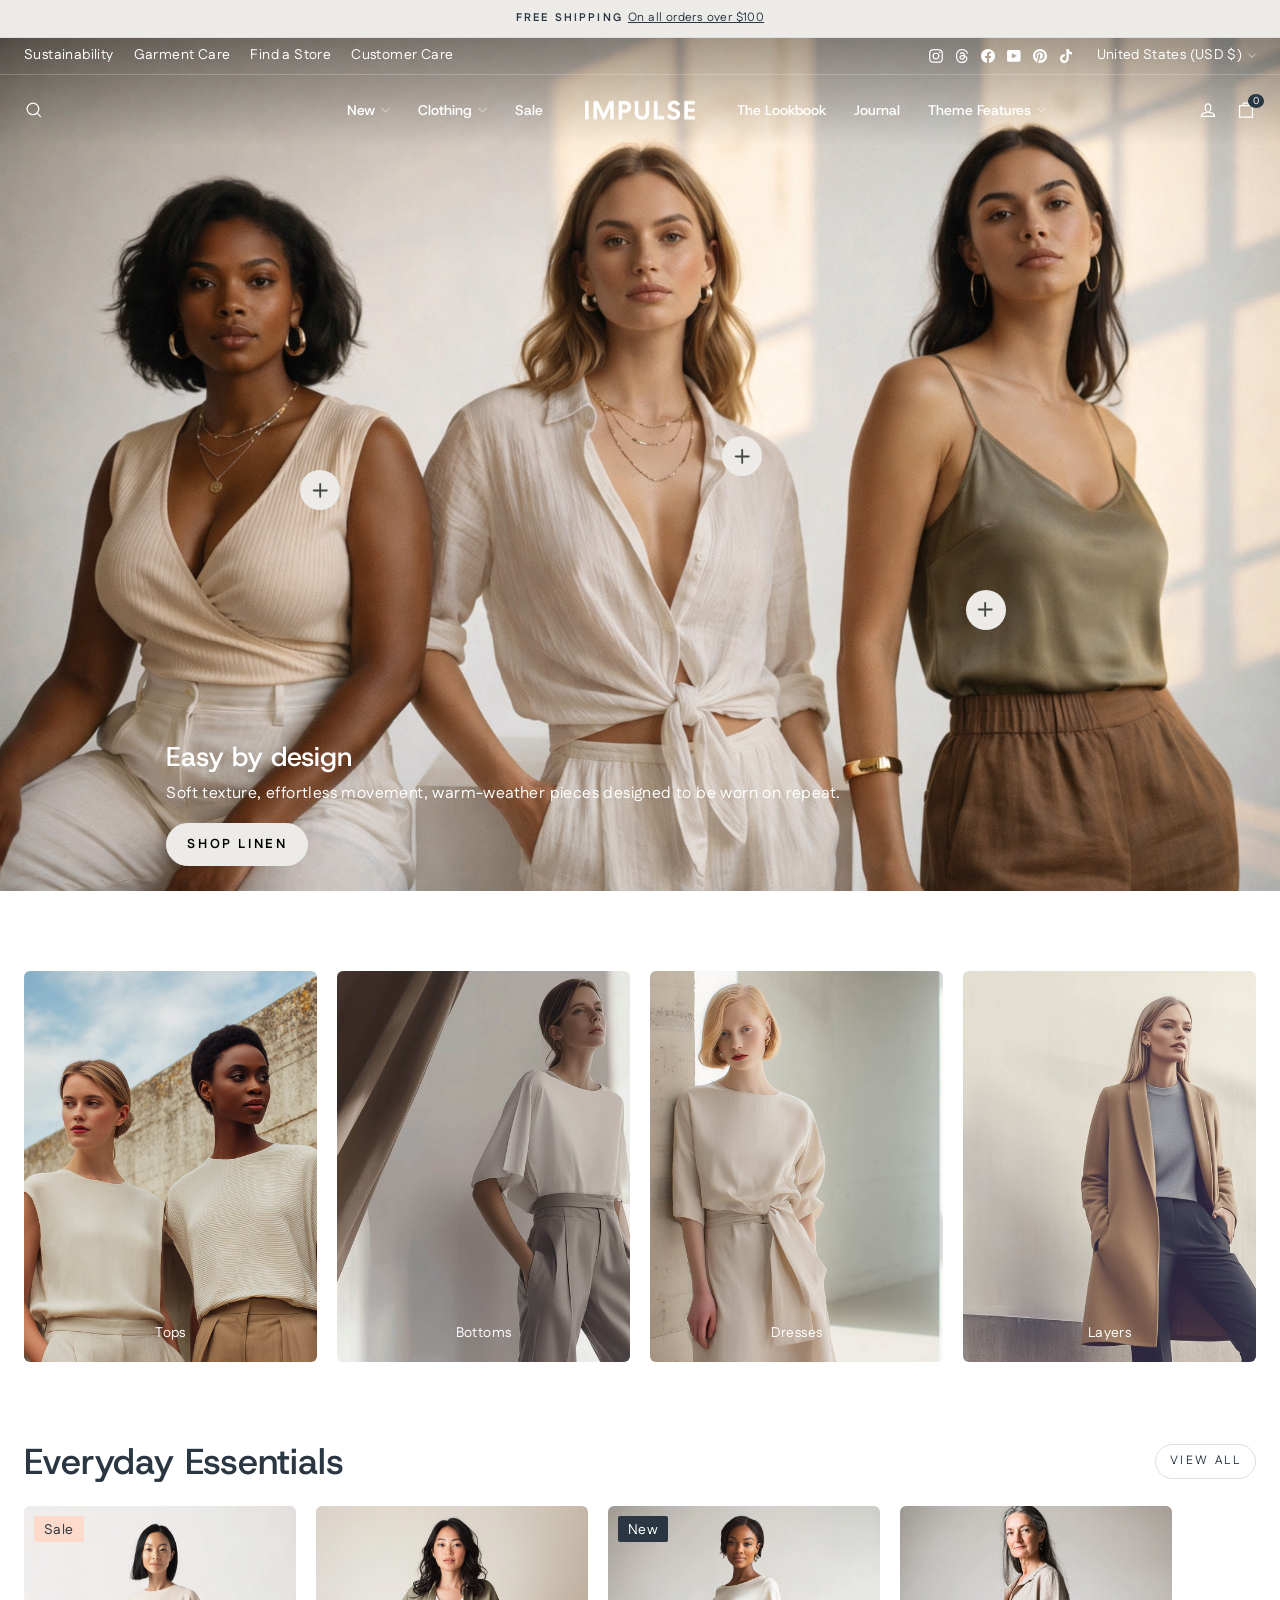
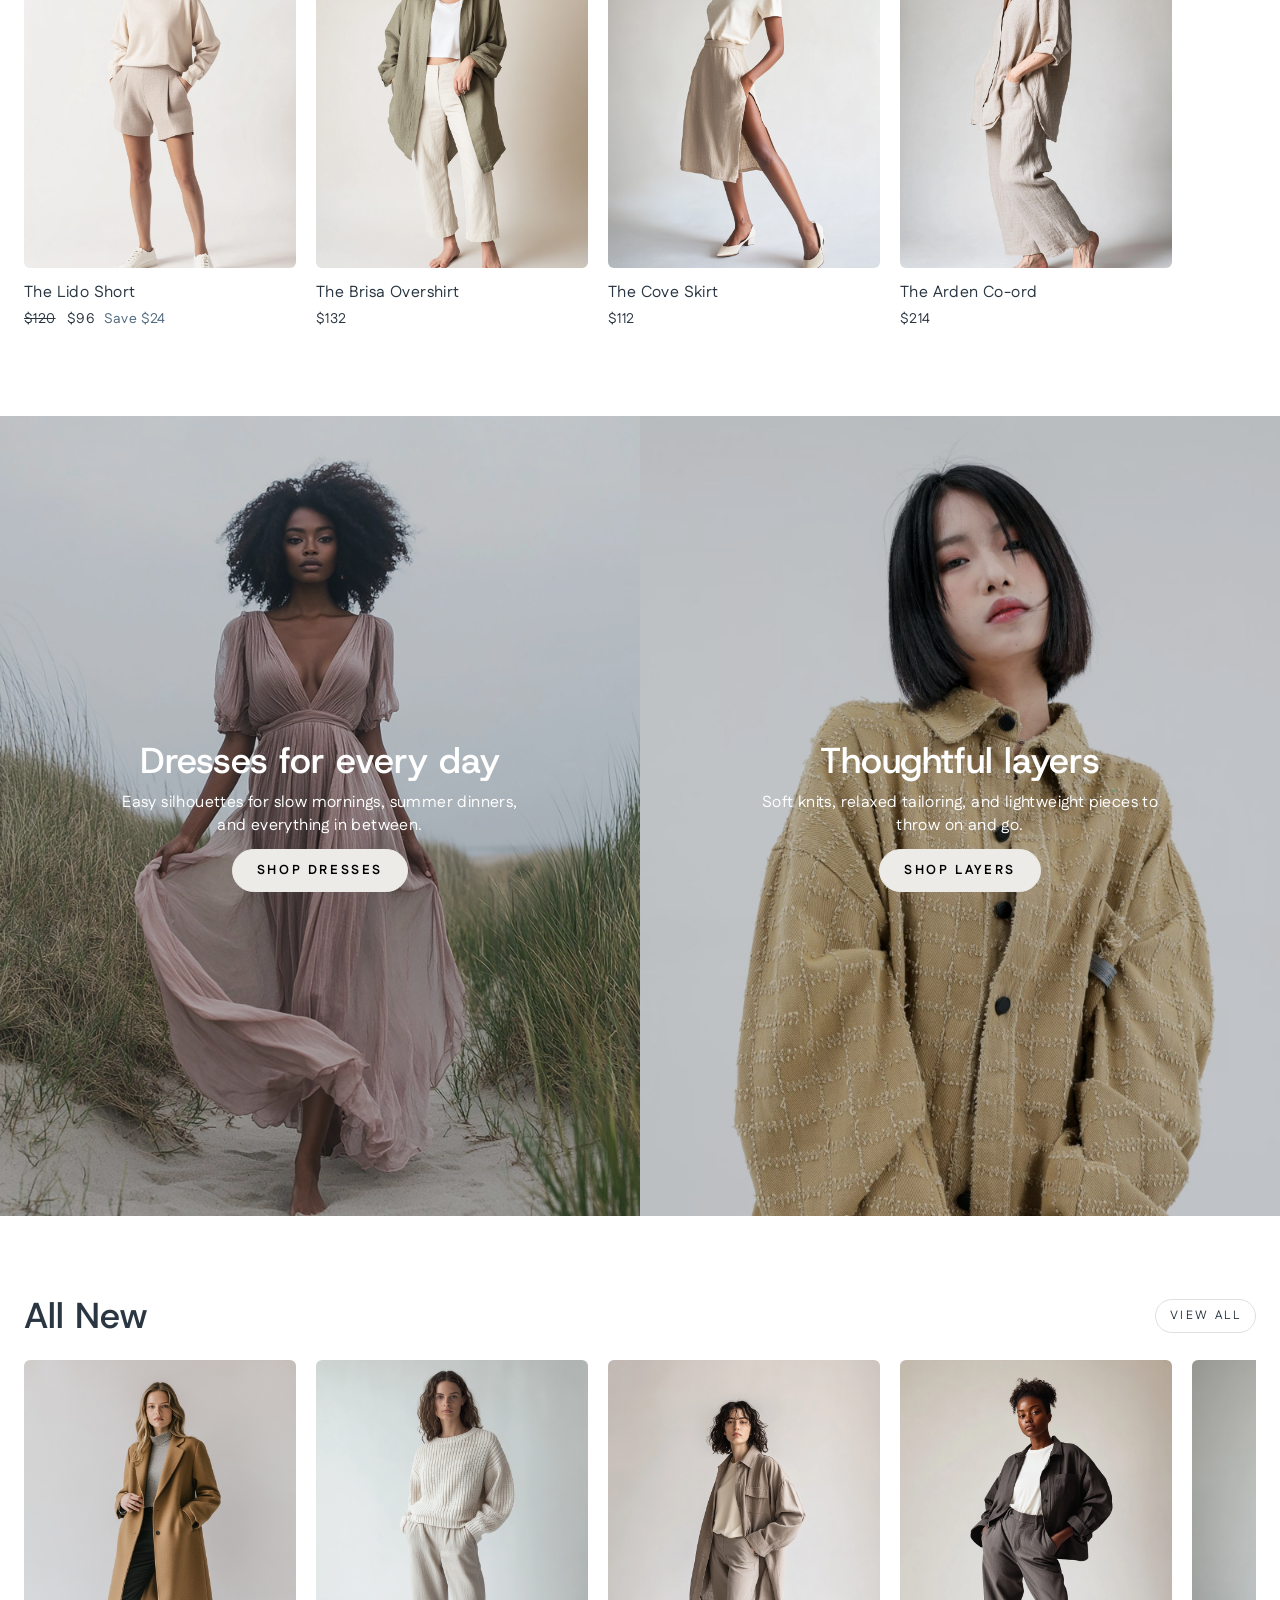
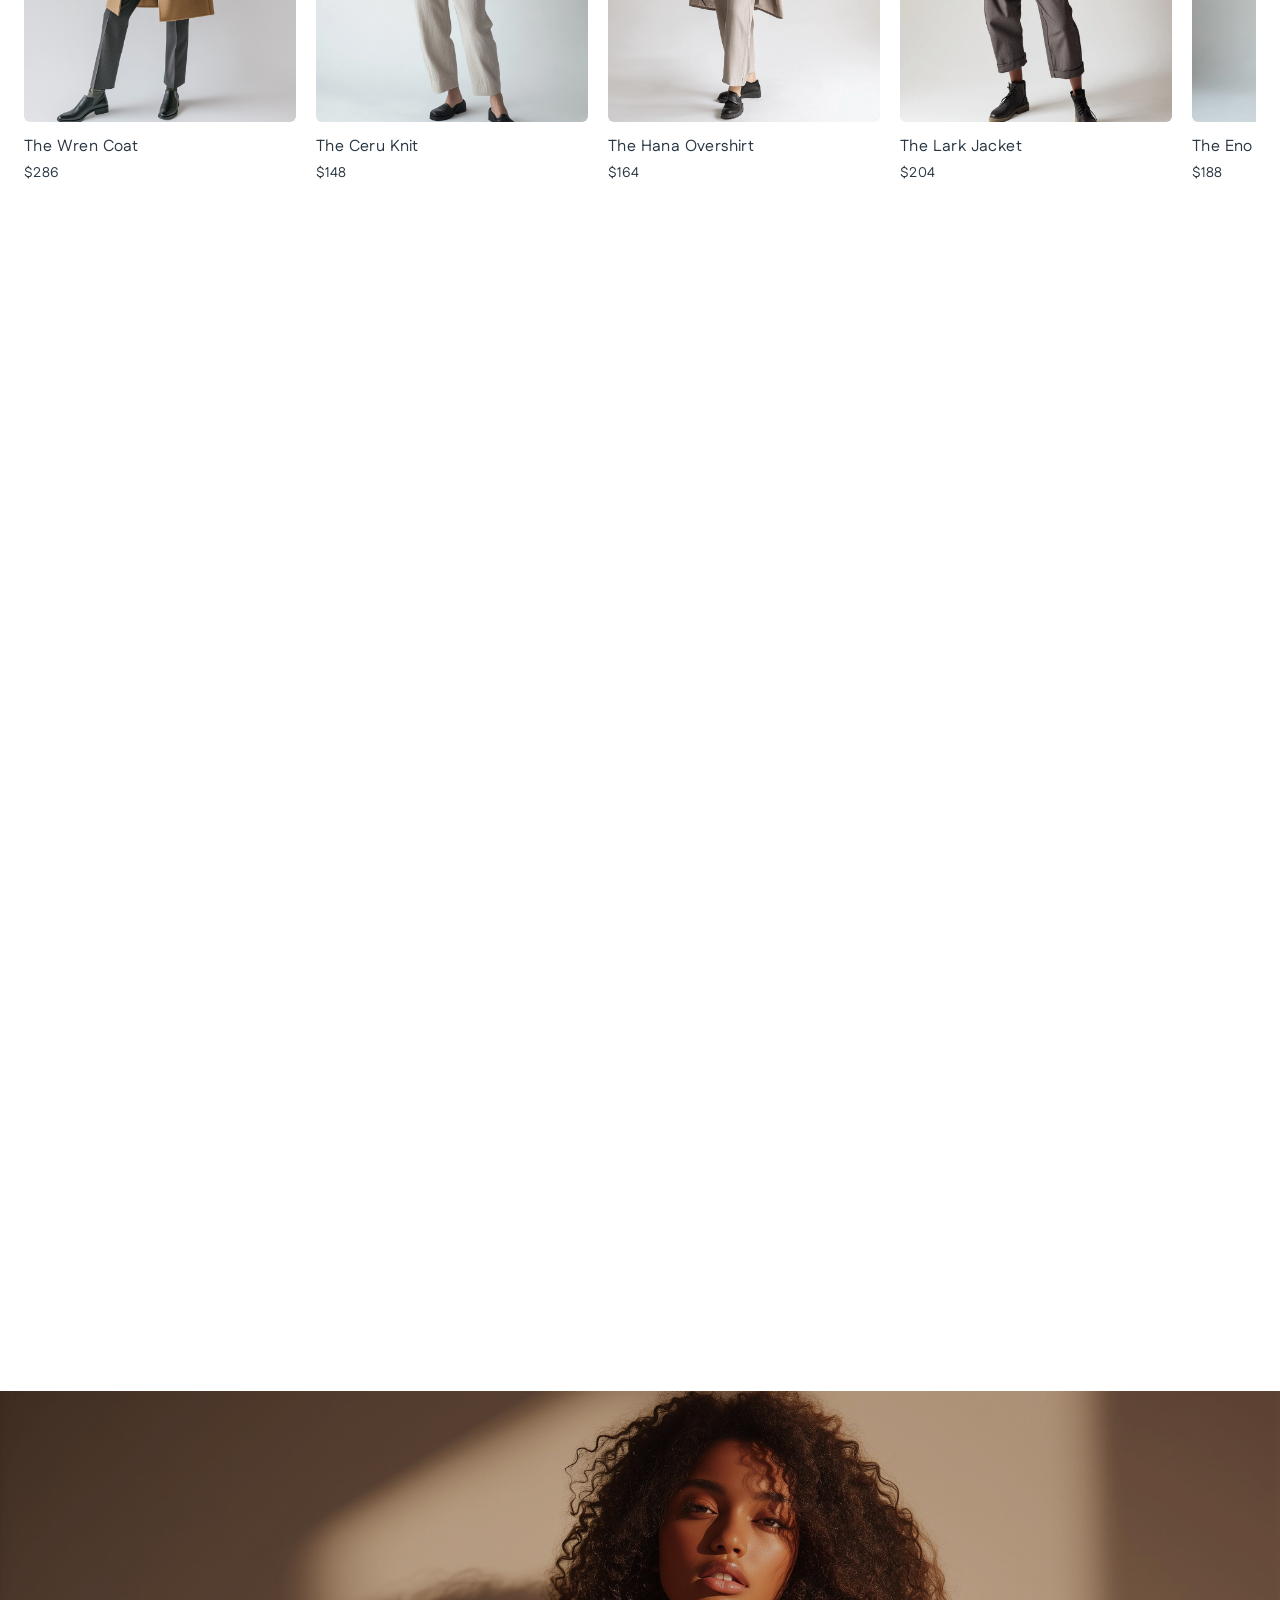
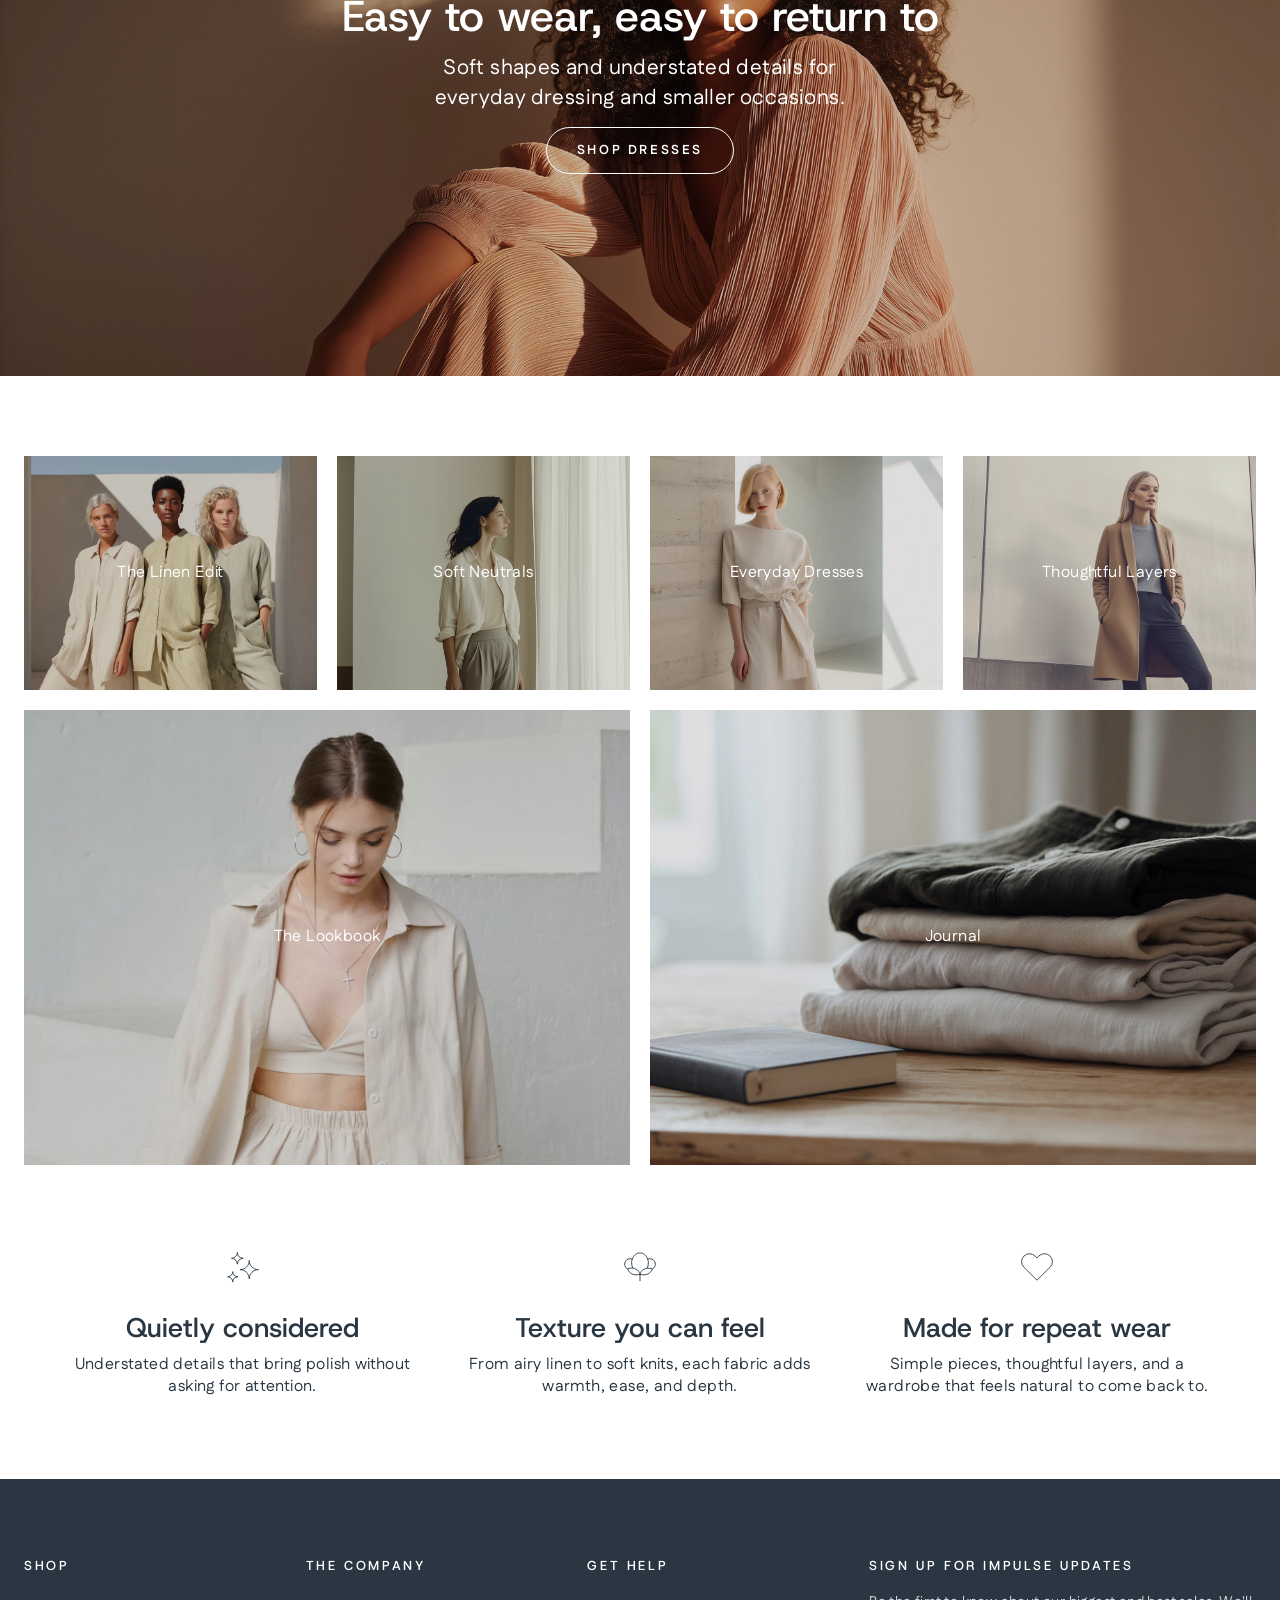
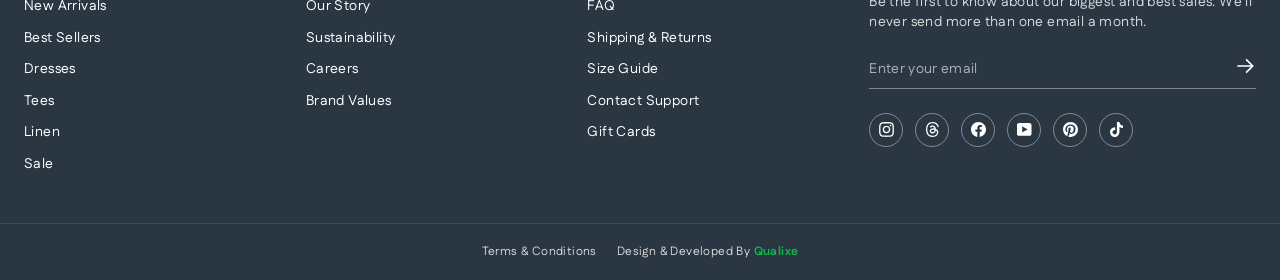
==== commit 41a544e4: "update fixed" ====
--- a/index.html
+++ b/index.html
@@ -991,6 +991,7 @@
 					<div class="product-card__price">
 						<span class="product-card__price--regular">$120</span>
 						<span class="product-card__price--sale">$96</span>
+						<span class="product-card__price--save">Save $24</span>
 					</div>
 				</div>
 
@@ -1051,6 +1052,7 @@
 					<div class="product-card__price">
 						<span class="product-card__price--regular">$130</span>
 						<span class="product-card__price--sale">$118</span>
+						<span class="product-card__price--save">Save $12</span>
 					</div>
 				</div>
 
@@ -1171,14 +1173,20 @@
 
 		<!-- journal feature row start -->
 		<section class="journal-row container">
-			<div class="journal-row__images reveal">
-				<img src="./assets/images/banners/journal-cover.jpg" alt="" class="journal-row__img journal-row__img--front">
-				<img src="./assets/images/banners/journal-dress.png" alt="" class="journal-row__img journal-row__img--back">
-			</div>
-			<div class="journal-row__text reveal">
-				<h2>Inside the journal</h2>
-				<p>Explore styling ideas, seasonal notes, and content-rich stories that bring our collections to life.</p>
-				<a href="blogs.html" class="btn">Read more</a>
+			<div class="journal-row__inner">
+				<div class="journal-row__text reveal">
+					<h2>Inside the journal</h2>
+					<p>Explore styling ideas, seasonal notes, and content-rich stories that bring our collections to life.</p>
+					<a href="blogs.html" class="btn">Read more</a>
+				</div>
+				<div class="journal-row__images reveal">
+					<div class="journal-row__first">
+						<img src="./assets/images/banners/journal-cover.jpg" alt="" class="journal-row__img journal-row__img--front">
+					</div>
+					<div class="journal-row__second">
+						<img src="./assets/images/banners/journal-dress.png" alt="" class="journal-row__img journal-row__img--back">
+					</div>
+				</div>
 			</div>
 		</section>
 		<!-- journal feature row end -->
--- a/assets/css/style.css
+++ b/assets/css/style.css
@@ -100,8 +100,45 @@
   --testimonial-bg: #e6ebef;
 
   /* font family */
-  --heading-font: "HostGrotesk", serif;
-  --paragraph-font: "Fustat", serif;
+  --heading-font: "HostGrotesk", sans-serif;
+  --paragraph-font: "Fustat", sans-serif;
+
+  /* typography scale (mobile values; desktop overrides below) */
+  --type-base-size: 15px;
+  --type-base-spacing: .025em;
+  --type-base-line-height: 1.4;
+  --type-header-weight: 500;
+  --type-header-line-height: 1.1;
+  --type-h1-size: 36px;
+  --type-h2-size: 31px;
+  --type-h3-size: 26px;
+  --type-small: 14px;
+  --type-xs: 12px;
+  --type-accent-small: 13px;
+
+  /* vertical space between one page section and the next */
+  --section-gap: 80px;
+
+  /* corner radius shared by every button */
+  --btn-radius: 50px;
+  --type-btn-size: 11px;
+  --type-hero-text: 21px;
+}
+
+@media (max-width: 900px) {
+  :root {
+    --section-gap: 40px;
+  }
+}
+
+@media (min-width: 769px) {
+  :root {
+    --type-base-size: 16px;
+    --type-h1-size: 42px;
+    --type-h2-size: 36px;
+    --type-h3-size: 27px;
+    --type-btn-size: 13px;
+  }
 }
 
 * {
@@ -118,6 +155,13 @@
   overflow-x: hidden;
   scroll-behavior: smooth;
   font-family: var(--paragraph-font);
+  font-size: var(--type-base-size);
+  font-weight: 400;
+  letter-spacing: var(--type-base-spacing);
+  line-height: var(--type-base-line-height);
+  color: var(--paragraph-text-color);
+  -webkit-font-smoothing: antialiased;
+  text-rendering: optimizeSpeed;
   background-color: var(--body-color);
   transition: all ease 2s;
   -webkit-transition: all ease 2s;
@@ -126,12 +170,25 @@
   -o-transition: all ease 2s;
 }
 
+button,
+input,
+select,
+textarea {
+  font-family: var(--paragraph-font);
+  font-size: var(--type-base-size);
+  letter-spacing: var(--type-base-spacing);
+  line-height: var(--type-base-line-height);
+  -webkit-font-smoothing: antialiased;
+  text-rendering: optimizeSpeed;
+}
+
 ul,
 ol {
   list-style: none;
 }
 
 a {
+  color: inherit;
   text-decoration: none;
   font-family: var(--paragraph-font);
   transition: ease .3s;
@@ -146,16 +203,38 @@
 h1,
 h2,
 h3,
-h4 {
+h4,
+h5,
+h6 {
   font-family: var(--heading-font);
   color: var(--heading-text-color);
-  font-weight: 600;
-  line-height: 120%;
+  font-weight: var(--type-header-weight);
+  letter-spacing: 0;
+  line-height: var(--type-header-line-height);
+}
+
+h1 {
+  font-size: var(--type-h1-size);
+}
+
+h2 {
+  font-size: var(--type-h2-size);
+}
+
+h3 {
+  font-size: var(--type-h3-size);
+}
+
+h4,
+h5,
+h6 {
+  font-size: var(--type-accent-small);
+  letter-spacing: .2em;
+  text-transform: uppercase;
 }
 
 p {
   color: var(--paragraph-text-color);
-  line-height: 154%;
 }
 
 .btn {
@@ -164,14 +243,15 @@
   background-color: var(--black);
   color: var(--white);
   border: 1px solid var(--black);
-  font-size: 14px;
-  font-weight: 500;
-  letter-spacing: .3px;
-  border-radius: 2px;
+  border-radius: var(--btn-radius);
   text-align: center;
   white-space: nowrap;
   cursor: pointer;
   text-transform: uppercase;
+  font-size: var(--type-btn-size);
+  font-weight: 700;
+  letter-spacing: .2em;
+  line-height: 1.42;
 }
 
 .btn:hover {
@@ -180,14 +260,14 @@
 }
 
 .btn--inverse {
+  background-color: transparent;
+  color: var(--white);
+  border-color: var(--white);
+}
+
+.btn--inverse:hover {
   background-color: var(--white);
   color: var(--black);
-  border-color: var(--white);
-}
-
-.btn--inverse:hover {
-  background-color: transparent;
-  color: var(--white);
 }
 
 .container {
@@ -203,6 +283,20 @@
     padding-left: 16px;
     padding-right: 16px;
   }
+}
+
+/* section-gap */
+main>*+* {
+  margin-top: var(--section-gap);
+}
+
+main>:last-child {
+  margin-bottom: var(--section-gap);
+}
+
+/* a full-width banner that ends the page sits flush against the footer */
+main>.wide-banner:last-child {
+  margin-bottom: 0;
 }
 
 /* common css end */
@@ -217,6 +311,16 @@
   overflow: hidden;
 }
 
+/* pinned to the top of the viewport on desktop (a spacer keeps its place in
+   the flow); sits above the header so the header slides in from underneath it */
+.announcement-bar--sticky {
+  position: fixed;
+  top: 0;
+  left: 0;
+  width: 100%;
+  z-index: 29;
+}
+
 .announcement-bar__slide {
   position: absolute;
   inset: 0;
@@ -237,11 +341,11 @@
 }
 
 .announcement-bar__text {
-  font-family: var(--heading-font);
   text-transform: uppercase;
   letter-spacing: .2em;
   font-weight: 700;
   font-size: .9em;
+  font-family: var(--paragraph-font);
 }
 
 .announcement-bar__link {
@@ -269,19 +373,38 @@
   z-index: 20;
   color: var(--white);
   background: linear-gradient(180deg, rgba(var(--black-pure-rgb), .35) 0%, rgba(var(--black-pure-rgb), 0) 100%);
-  transition: background-color .3s ease, box-shadow .3s ease, color .3s ease;
-}
-
+}
+
+/* pages without a hero: a normal white header that sits in the page flow */
+.header--solid {
+  position: relative;
+  top: auto;
+  color: var(--black);
+  background: var(--body-color);
+  box-shadow: 0 0 1px rgba(var(--black-pure-rgb), .2);
+}
+
+/* scrolled past 250px: a fixed bar that starts above the viewport, then
+   (.is-opening, added 100ms later) slides down to sit under the announcement
+   bar. Removing both classes snaps it straight back, with no reverse animation. */
 .header.is-stuck {
   position: fixed;
   top: 0;
   color: var(--black);
   background: var(--body-color);
-  box-shadow: 0 4px 18px rgba(var(--black-pure-rgb), .08);
-}
-
-.header.is-stuck.header--no-hero {
-  position: sticky;
+  box-shadow: 0 0 1px rgba(var(--black-pure-rgb), .2);
+  transform: translate3d(0, -100%, 0);
+}
+
+.header.is-stuck.is-opening {
+  transform: translate3d(0, var(--sticky-announcement-bar-height, 0px), 0);
+  transition: transform .4s cubic-bezier(.165, .84, .44, 1);
+}
+
+@media (prefers-reduced-motion: reduce) {
+  .header.is-stuck.is-opening {
+    transition: none;
+  }
 }
 
 /* --- secondary toolbar row (desktop only) --- */
@@ -342,7 +465,7 @@
   gap: 6px;
   background: none;
   border: none;
-  font-size: 12px;
+  font-size: 14px;
   font-family: var(--paragraph-font);
   cursor: pointer;
   padding: 0;
@@ -439,10 +562,12 @@
   display: none;
 }
 
+.header--solid .header__logo-img--light,
 .header.is-stuck .header__logo-img--light {
   display: none;
 }
 
+.header--solid .header__logo-img--dark,
 .header.is-stuck .header__logo-img--dark {
   display: block;
 }
@@ -464,6 +589,8 @@
   color: inherit;
   cursor: pointer;
   list-style: none;
+  line-height: 1.1;
+  letter-spacing: 0;
 }
 
 .header__nav-item summary::-webkit-details-marker {
@@ -578,21 +705,23 @@
   display: flex;
   gap: 40px;
   align-items: flex-start;
+  justify-content: space-between;
 }
 
 .megamenu__columns {
   flex: 1 1 auto;
+  min-width: 0;
   display: grid;
-  grid-template-columns: repeat(4, minmax(140px, 200px));
+  grid-template-columns: repeat(4, minmax(0, 200px));
   gap: 24px;
 }
 
 .megamenu__columns--with-images {
-  grid-template-columns: repeat(5, minmax(140px, 1fr));
+  grid-template-columns: repeat(5, minmax(0, 1fr));
 }
 
 .megamenu__columns--narrow {
-  grid-template-columns: repeat(2, minmax(140px, 200px));
+  grid-template-columns: repeat(2, minmax(0, 200px));
   flex: 0 0 auto;
 }
 
@@ -603,20 +732,23 @@
 }
 
 .megamenu__col a {
-  font-size: 13px;
-  color: var(--muted);
+  font-size: 15px;
+  color: var(--paragraph-text-color);
 }
 
 .megamenu__col a:hover {
   color: var(--brand-color);
 }
 
-.megamenu__col-title {
-  font-family: var(--heading-font);
-  font-size: 14px;
-  font-weight: 600;
+.megamenu__col .megamenu__col-title {
+  font-family: var(--paragraph-font);
+  font-size: var(--type-accent-small);
+  font-weight: 700;
   color: var(--black) !important;
   margin-bottom: 2px;
+  text-transform: uppercase;
+  letter-spacing: .2em;
+  line-height: var(--type-header-line-height);
 }
 
 .megamenu__col-img {
@@ -628,7 +760,8 @@
 }
 
 .megamenu__promos {
-  flex: 0 0 420px;
+  flex: 0 1 420px;
+  min-width: 0;
   display: flex;
   gap: 16px;
 }
@@ -644,6 +777,7 @@
 
 .megamenu__promo {
   flex: 1;
+  min-width: 0;
   display: block;
 }
 
@@ -656,16 +790,18 @@
 }
 
 .megamenu__promo-title {
-  font-family: var(--heading-font);
-  font-size: 14px;
-  font-weight: 600;
+  font-family: var(--paragraph-font);
+  font-size: var(--type-accent-small);
+  font-weight: 700;
   color: var(--black);
   margin-bottom: 4px;
+  text-transform: uppercase;
+  letter-spacing: .2em;
+  line-height: 1.4;
 }
 
 .megamenu__promo-text {
-  font-size: 12px;
-  color: var(--muted);
+  color: var(--paragraph-text-color);
 }
 
 .btn--sm {
@@ -849,7 +985,6 @@
   width: 320px;
   max-width: 85%;
   background-color: var(--body-color);
-  box-shadow: 0 0 40px rgba(var(--black-pure-rgb), .15);
   transform: translate3d(-100%, 0, 0);
   transition: transform .25s cubic-bezier(.165, .84, .44, 1);
   will-change: transform;
@@ -860,6 +995,7 @@
 }
 
 .mobile-nav.is-open {
+  box-shadow: 0 0 40px rgba(var(--black-pure-rgb), .15);
   transform: translate3d(0, 0, 0);
   transition-duration: .45s;
 }
@@ -917,11 +1053,13 @@
   gap: 10px;
   padding: 14px 0;
   font-family: var(--heading-font);
-  font-size: 16px;
-  font-weight: 500;
+  font-size: var(--type-hero-text);
   color: var(--heading-text-color);
   cursor: pointer;
   list-style: none;
+  line-height: var(--type-header-line-height);
+  letter-spacing: 0;
+  font-weight: var(--type-header-weight);
 }
 
 .mobile-nav__login {
@@ -971,9 +1109,12 @@
 
 .mobile-nav__sublist .mobile-nav__details--sub>summary {
   padding: 11px 0;
-  font-size: 14px;
-  font-weight: 500;
+  font-size: var(--type-base-size);
+  font-weight: 400;
   color: var(--heading-text-color);
+  font-family: var(--paragraph-font);
+  line-height: 1.15;
+  letter-spacing: inherit;
 }
 
 .mobile-nav__details--sub .chevron--circle {
@@ -1001,8 +1142,7 @@
 .mobile-nav__grandchild a {
   display: block;
   padding: 8px 0;
-  font-size: 13px;
-  color: var(--muted);
+  color: var(--heading-text-color);
 }
 
 .mobile-nav__grandchild>li:first-child a {
@@ -1022,8 +1162,7 @@
 
 .mobile-nav__toolbar-grid a {
   padding: 6px 0;
-  font-size: 13px;
-  color: var(--muted);
+  color: var(--heading-text-color);
 }
 
 .mobile-nav__social {
@@ -1064,7 +1203,6 @@
   width: 380px;
   max-width: 90%;
   background-color: var(--body-color);
-  box-shadow: 0 0 40px rgba(var(--black-pure-rgb), .15);
   transform: translate3d(100%, 0, 0);
   transition: transform .25s cubic-bezier(.165, .84, .44, 1);
   will-change: transform;
@@ -1074,6 +1212,7 @@
 }
 
 .cart-drawer.is-open {
+  box-shadow: 0 0 40px rgba(var(--black-pure-rgb), .15);
   transform: translate3d(0, 0, 0);
   transition-duration: .45s;
 }
@@ -1117,7 +1256,7 @@
   gap: 20px;
   text-align: center;
   padding: 24px;
-  color: var(--muted);
+  color: var(--paragraph-text-color);
 }
 
 .cart-drawer__empty[hidden] {
@@ -1152,9 +1291,10 @@
 }
 
 .cart-item__title {
-  font-family: var(--heading-font);
-  font-size: 15px;
-  font-weight: 500;
+  font-family: var(--paragraph-font);
+  font-size: 17px;
+  font-weight: 400;
+  line-height: 1.4;
 }
 
 .cart-item__qty {
@@ -1170,10 +1310,12 @@
   border: none;
   width: 28px;
   height: 28px;
-  font-size: 14px;
+  font-size: var(--type-base-size);
   color: var(--black);
   cursor: pointer;
   transition: all ease .3s;
+  line-height: 1;
+  padding: 2.5px 0 0;
 }
 
 .cart-item__qty-btn:hover {
@@ -1185,12 +1327,14 @@
   display: inline-block;
   min-width: 24px;
   text-align: center;
-  font-size: 13px;
+  font-size: var(--type-base-size);
+  line-height: 1;
 }
 
 .cart-item__price {
-  font-size: 14px;
+  font-size: var(--type-base-size);
   white-space: nowrap;
+  line-height: 1;
 }
 
 .cart-drawer__note-wrap {
@@ -1203,11 +1347,12 @@
 
 .cart-drawer__note-label {
   display: block;
-  font-size: 11px;
-  font-weight: 600;
+  font-size: var(--type-accent-small);
+  font-weight: 400;
   text-transform: uppercase;
-  letter-spacing: .8px;
+  letter-spacing: .2em;
   margin-bottom: 8px;
+  line-height: 1.4;
 }
 
 .cart-drawer__note {
@@ -1233,36 +1378,49 @@
 .cart-drawer__row {
   display: flex;
   justify-content: space-between;
-  font-size: 13px;
-  font-weight: 600;
+  font-size: var(--type-base-size);
+  font-weight: 400;
+  letter-spacing: inherit;
+  margin-bottom: 10px;
+  line-height: 1;
+}
+
+.cart-drawer__row>span:first-child {
+  font-size: var(--type-accent-small);
   text-transform: uppercase;
-  letter-spacing: .5px;
-  margin-bottom: 10px;
+  letter-spacing: .2em;
 }
 
 .cart-drawer__shipping-note {
-  font-size: 12px;
-  color: var(--muted);
+  font-size: .8em;
+  color: var(--paragraph-text-color);
   margin-bottom: 16px;
+  line-height: 1.4;
 }
 
 .cart-drawer__terms {
-  display: flex;
-  align-items: center;
-  gap: 8px;
-  font-size: 11px;
+  display: block;
+  font-size: var(--type-accent-small);
   text-transform: uppercase;
-  letter-spacing: .5px;
+  letter-spacing: .2em;
   margin-bottom: 16px;
   cursor: pointer;
+}
+
+.cart-drawer__terms a {
+  color: inherit;
+  text-decoration: underline;
+}
+
+.cart-drawer__terms input {
+  margin: 0 8px 0 0;
+  vertical-align: middle;
 }
 
 .cart-drawer__checkout {
   display: block;
   width: 100%;
   text-transform: uppercase;
-  letter-spacing: .8px;
-  font-weight: 600;
 }
 
 /* dark backdrop behind the open drawer / megamenu */
@@ -1285,7 +1443,7 @@
   overflow: hidden;
 }
 
-@media (max-width: 1080px) {
+@media (max-width: 1160px) {
   .only-desktop {
     display: none !important;
   }
@@ -1331,6 +1489,16 @@
 
   .header__toolbar {
     display: none;
+  }
+}
+
+@media (max-width: 575px) {
+  .announcement-bar {
+    height: 30px;
+  }
+
+  .header {
+    top: 30px;
   }
 }
 
@@ -1397,10 +1565,6 @@
 .shoppable-hero__dot svg {
   width: 17px;
   height: 17px;
-}
-
-.shoppable-hero__dot:hover {
-  transform: translate(-50%, -50%) scale(1.08);
 }
 
 .shoppable-hero__popover {
@@ -1469,25 +1633,22 @@
 }
 
 .shoppable-hero__content h2 {
-  font-size: 26px;
   margin-bottom: 10px;
   color: var(--white);
+  font-size: var(--type-h3-size);
 }
 
 .shoppable-hero__content p {
-  font-size: 14px;
   margin-bottom: 18px;
   color: var(--white);
+  font-size: var(--type-base-size);
 }
 
 .shoppable-hero__content .btn {
-  background-color: var(--cream);
-  border-color: var(--cream);
   color: var(--black-pure);
-  border-radius: 50px;
   padding: 11px 20px;
-  text-transform: uppercase;
-  letter-spacing: 2px;
+  background-color: var(--warm-bg);
+  border-color: var(--warm-bg);
 }
 
 .shoppable-hero__content .btn:hover {
@@ -1533,8 +1694,6 @@
 .category-grid {
   display: grid;
   grid-template-columns: repeat(4, 1fr);
-  margin-top: 60px;
-  margin-bottom: 60px;
   gap: 20px;
 }
 
@@ -1561,15 +1720,14 @@
   bottom: 18px;
   left: 50%;
   transform: translateX(-50%);
-  font-family: var(--heading-font);
-  font-weight: 600;
-  font-size: 16px;
   color: var(--white);
+  font-family: var(--paragraph-font);
+  font-weight: 400;
+  font-size: var(--type-small);
 }
 
 @media (max-width: 900px) {
   .category-grid {
-    margin: 20px auto;
     grid-template-columns: repeat(2, 1fr);
     gap: 16px;
     padding: 0 16px;
@@ -1577,11 +1735,6 @@
 }
 
 /* ================= product row / carousel ================= */
-.product-row {
-  margin-top: 60px;
-  margin-bottom: 60px;
-}
-
 .product-row__head {
   display: flex;
   align-items: center;
@@ -1589,8 +1742,8 @@
   margin-bottom: 24px;
 }
 
-.product-row__head h2 {
-  font-size: 28px;
+.product-page~.product-row .product-row__head h2 {
+  font-size: var(--type-h3-size);
 }
 
 .product-row__view-all {
@@ -1603,9 +1756,10 @@
   white-space: nowrap;
   background-color: transparent;
   border: 1px solid var(--border-color);
-  border-radius: 50px;
+  border-radius: var(--btn-radius);
   padding: 8px 14px;
   transition: background-color .2s ease, color .2s ease, border-color .2s ease;
+  text-align: center;
 }
 
 .product-row__view-all:hover {
@@ -1623,19 +1777,68 @@
   padding-bottom: 8px;
 }
 
-@media (max-width: 700px) {
+@media (min-width: 769px) {
+  .product-row__scroller::-webkit-scrollbar {
+    height: 6px;
+  }
+
+  .product-row__scroller::-webkit-scrollbar-thumb {
+    background-color: var(--border-color2);
+    border-radius: 4px;
+  }
+}
+
+/* product row on mobile: full-bleed free-scrolling row, 39vw cards with a 17px gutter,
+   square 2:3 images and the badge in the top-right corner (same as the reference).
+   Everything here is scoped to .product-row so grids and desktop are untouched. */
+@media (max-width: 768px) {
+  .product-row.container {
+    padding-left: 16px;
+    padding-right: 16px;
+  }
+
+  .product-row__head {
+    margin-bottom: 30px;
+  }
+
   .product-row__scroller {
-    gap: 16px;
-  }
-}
-
-.product-row__scroller::-webkit-scrollbar {
-  height: 6px;
-}
-
-.product-row__scroller::-webkit-scrollbar-thumb {
-  background-color: var(--border-color2);
-  border-radius: 4px;
+    gap: 17px;
+    margin: 0 -16px;
+    padding: 0 16px 17px;
+    overflow-x: scroll;
+    scroll-snap-type: none;
+    -webkit-overflow-scrolling: touch;
+  }
+
+  .product-row__scroller .product-card {
+    flex: 0 0 calc(39vw - 17px);
+    padding-bottom: 6px;
+    scroll-snap-align: none;
+  }
+
+  .product-row .product-card__img-wrap {
+    margin-bottom: 10px;
+  }
+
+  .product-row .product-card__img-wrap img {
+    aspect-ratio: 2/3;
+  }
+
+  .product-row .product-card__title {
+    margin-bottom: 5px;
+  }
+
+  .product-row .product-card__badge {
+    top: 0;
+    right: 0;
+    left: auto;
+    padding: 6px 5px 6px 7px;
+    border-radius: 0;
+  }
+
+  .product-row .product-card__quick-view {
+    display: none;
+  }
 }
 
 .product-card {
@@ -1650,14 +1853,14 @@
   top: 10px;
   left: 10px;
   z-index: 2;
-  font-size: 11px;
-  font-weight: 600;
-  text-transform: uppercase;
   color: var(--white);
   padding: 8px 10px 5px;
   border-radius: 2px;
   display: flex;
   line-height: 1;
+  font-size: 13.6px;
+  font-weight: 400;
+  text-transform: none;
 }
 
 .product-card__badge--sale {
@@ -1688,13 +1891,15 @@
   background-color: var(--black);
   color: var(--white);
   border: none;
-  font-size: 13px;
   font-family: var(--paragraph-font);
   text-align: center;
   cursor: pointer;
   opacity: 0;
   transform: translateY(5px);
   transition: opacity .25s, transform .25s ease-out, background-color .3s;
+  font-size: 14px;
+  line-height: 1.15;
+  letter-spacing: .025em;
 }
 
 .product-card:hover .product-card__quick-view,
@@ -1729,9 +1934,11 @@
 }
 
 .product-card__title {
-  font-size: 15px;
-  font-weight: 500;
   margin-bottom: 6px;
+  font-size: var(--type-base-size);
+  font-weight: 400;
+  line-height: 1.3;
+  letter-spacing: inherit;
 }
 
 .product-card__link {
@@ -1747,7 +1954,8 @@
 
 .product-card__price {
   font-size: 14px;
-  color: var(--muted);
+  line-height: 1.3;
+  color: var(--paragraph-text-color);
 }
 
 .product-card__price--regular {
@@ -1757,7 +1965,12 @@
 
 .product-card__price--sale {
   color: var(--brand-color);
-  font-weight: 600;
+  font-weight: 400;
+}
+
+.product-card__price--save {
+  color: var(--muted);
+  margin-left: 5px;
 }
 
 /* ================= promo grid (2 banners) ================= */
@@ -1765,7 +1978,6 @@
   display: grid;
   grid-template-columns: 1fr 1fr;
   gap: 0;
-  margin: 60px 0;
 }
 
 .promo-grid__item {
@@ -1818,21 +2030,19 @@
 }
 
 .promo-grid__content h2 {
-  font-size: 32px;
   color: var(--white);
 }
 
 .promo-grid__content p {
-  font-size: 15px;
   color: var(--white);
+  font-size: var(--type-base-size);
 }
 
 .promo-grid__content .btn {
-  background-color: var(--cream);
-  border-color: var(--cream);
   color: var(--black-pure);
-  border-radius: 50px;
   padding: 11px 24px;
+  background-color: var(--warm-bg);
+  border-color: var(--warm-bg);
 }
 
 .promo-grid__content .btn:hover {
@@ -1887,80 +2097,156 @@
 }
 
 .lookbook-hero__content h2 {
-  font-size: 42px;
   color: var(--white);
+  font-size: 60px;
 }
 
 .lookbook-hero__content p {
-  font-size: 15px;
   color: var(--white);
   max-width: 460px;
+  font-size: var(--type-hero-text);
+}
+
+.lookbook-hero__content .btn {
+  background-color: var(--warm-bg);
+  border-color: var(--warm-bg);
+  color: var(--black-pure);
+}
+
+.lookbook-hero__content .btn:hover {
+  background-color: transparent;
+  border-color: var(--white);
+  color: var(--white);
+}
+
+@media (max-width: 768px) {
+  .lookbook-hero__content h2 {
+    font-size: 30px;
+  }
+
+  .product-card__badge {
+    font-size: 10.4px;
+  }
+
+  .product-row__scroller .product-card__title {
+    font-size: 12px;
+  }
+
+  .product-row__scroller .product-card__price {
+    font-size: 12px;
+  }
 }
 
 /* ================= journal feature row ================= */
 .journal-row {
-  display: flex;
-  align-items: center;
-  margin-top: 80px;
-  margin-bottom: 80px;
-  gap: 60px;
+  max-width: 1500px;
+  padding-left: 40px;
+  padding-right: 40px;
+  overflow: hidden;
+}
+
+.journal-row__inner {
+  display: flex;
+  align-items: center;
+  justify-content: space-between;
+  margin: 0 auto;
+}
+
+@media (min-width: 1050px) {
+  .journal-row__inner {
+    margin: 0 6%;
+  }
+}
+
+.journal-row__text {
+  flex: 0 1 43%;
+  min-width: 43%;
+  margin: 0 auto;
+  padding-right: 60px;
+}
+
+.journal-row__text h2 {
+  margin-bottom: 25px;
+}
+
+.journal-row__text .btn {
+  margin-top: 15px;
+  padding: 11px 20px;
 }
 
 .journal-row__images {
-  position: relative;
-  flex: 1 1 55%;
-  padding-bottom: 15%;
+  display: flex;
+  align-items: center;
+  justify-content: space-between;
+  flex: 0 1 50%;
+  min-width: 0;
+  width: 100%;
+  margin: 0 auto;
+  padding: 50px 0;
+}
+
+.journal-row__first {
+  width: 55%;
+  transform: translate(50px, 50px);
+  z-index: 1;
+}
+
+.journal-row__second {
+  width: 60%;
+}
+
+.journal-row__img {
+  display: block;
+  width: 100%;
+  aspect-ratio: 1 / 1;
+  object-fit: cover;
 }
 
 .journal-row__img--back {
-  width: 68%;
-  margin-left: auto;
-  aspect-ratio: 2/3;
-  object-fit: cover;
-  border-radius: 4px 4px 60px 60px;
-}
-
-.journal-row__img--front {
-  position: absolute;
-  left: 0;
-  bottom: 0;
-  width: 42%;
-  aspect-ratio: 1/1;
-  object-fit: cover;
-  border-radius: 4px;
-  z-index: 2;
-  box-shadow: 0 10px 30px rgba(var(--black-pure-rgb), .15);
-}
-
-.journal-row__text {
-  flex: 1 1 45%;
-}
-
-.journal-row__text h2 {
-  font-size: 30px;
-  margin-bottom: 14px;
-}
-
-.journal-row__text p {
-  font-size: 15px;
-  margin-bottom: 22px;
-  max-width: 420px;
-}
-
-@media (max-width: 900px) {
+  border-radius: 50% 50% 0 0;
+}
+
+@media (max-width: 959px) {
+  .journal-row__images {
+    padding-top: 30px;
+  }
+}
+
+@media (max-width: 768px) {
   .journal-row {
+    padding-left: 16px;
+    padding-right: 16px;
+  }
+
+  .journal-row__inner {
     flex-direction: column;
-    gap: 40px;
-  }
-
+    margin: 0;
+  }
+
+  .journal-row__text,
   .journal-row__images {
-    width: 100%;
-  }
-}
-
-@media (max-width: 700px) {
-  .journal-row {
-    gap: 16px;
+    flex: 1 1 auto;
+    max-width: 100%;
+    min-width: 100%;
+  }
+
+  .journal-row__text {
+    order: 2;
+    margin: 0;
+    padding: 30px 20px 0;
+  }
+
+  .journal-row__text .btn {
+    padding: 9px 17px;
+  }
+
+  .journal-row__images {
+    margin: 0 0 0 -30px;
+    padding: 30px 20px 15px;
+  }
+
+  .journal-row__first {
+    transform: translate(30px, 30px);
   }
 }
 
@@ -2005,20 +2291,24 @@
 }
 
 .wide-banner__content h2 {
-  font-size: 40px;
   color: var(--white);
-  text-transform: capitalize;
+  font-size: 43px;
+  text-transform: none;
+}
+
+.product-page~.wide-banner .wide-banner__content h2 {
+  font-size: 80px;
 }
 
 .wide-banner__content p {
-  font-size: 15px;
   color: var(--white);
   max-width: 460px;
+  font-size: var(--type-hero-text);
 }
 
 @media (max-width: 575px) {
   .wide-banner__content h2 {
-    font-size: 28px;
+    font-size: 21.5px;
   }
 
   .wide-banner__content p.subtitle {
@@ -2029,15 +2319,13 @@
 
 /* ================= testimonials ================= */
 .testimonials {
-  padding: 75px 0;
+  padding: var(--section-gap) 0;
   background-color: var(--testimonial-bg);
   text-align: center;
   overflow: hidden;
 }
 
 .testimonials__head h2 {
-  font-size: 36px;
-  font-weight: 500;
   margin-bottom: 15px;
 }
 
@@ -2118,10 +2406,6 @@
 }
 
 @media (max-width: 900px) {
-  .testimonials {
-    padding: 25.5px 0;
-  }
-
   .testimonials__slide {
     width: 100%;
     padding-left: 16px;
@@ -2145,8 +2429,6 @@
 .collection-grid {
   display: grid;
   grid-template-columns: repeat(4, 1fr);
-  margin-top: 60px;
-  margin-bottom: 60px;
   gap: 20px;
 }
 
@@ -2197,11 +2479,11 @@
   display: flex;
   align-items: center;
   justify-content: center;
-  font-family: var(--heading-font);
-  font-weight: 600;
-  font-size: 16px;
+  font-size: var(--type-base-size);
   color: var(--white);
   white-space: nowrap;
+  font-family: var(--paragraph-font);
+  font-weight: 400;
 }
 
 @media (max-width: 900px) {
@@ -2221,7 +2503,8 @@
   display: grid;
   grid-template-columns: repeat(3, 1fr);
   max-width: 1200px;
-  margin: 80px auto;
+  margin-left: auto;
+  margin-right: auto;
   padding: 0 24px;
   gap: 40px;
   text-align: center;
@@ -2235,19 +2518,19 @@
 }
 
 .brand-values__item h3 {
-  font-size: 18px;
   margin-bottom: 10px;
 }
 
 .brand-values__item p {
-  font-size: 14px;
-  color: var(--muted);
+  font-size: var(--type-base-size);
+  color: var(--paragraph-text-color);
 }
 
 @media (max-width: 900px) {
   .brand-values {
     grid-template-columns: 1fr;
     gap: 50px;
+    padding: 0 16px;
   }
 }
 
@@ -2261,7 +2544,7 @@
 .footer {
   background-color: var(--black);
   color: var(--white);
-  padding: 60px 0 20px;
+  padding: var(--section-gap) 0 20px;
 }
 
 .footer__top {
@@ -2276,14 +2559,16 @@
   align-items: center;
   justify-content: space-between;
   gap: 10px;
-  font-size: 14px;
-  font-weight: 600;
   text-transform: uppercase;
-  letter-spacing: .8px;
   color: var(--white);
   margin-bottom: 20px;
   list-style: none;
   cursor: default;
+  font-family: var(--heading-font);
+  font-size: var(--type-accent-small);
+  font-weight: var(--type-header-weight);
+  line-height: var(--type-header-line-height);
+  letter-spacing: .2em;
 }
 
 .footer__col-heading::-webkit-details-marker {
@@ -2369,15 +2654,14 @@
     padding-top: 14px;
     padding-bottom: 20px;
   }
-}
-
-@media (max-width: 575px) {
 
   .footer__col h4,
   .footer__col-heading {
+    font-family: var(--paragraph-font);
     font-size: 13px;
     font-weight: 400;
-    letter-spacing: 3px;
+    letter-spacing: 2.6px;
+    line-height: 15px;
   }
 }
 
@@ -2455,10 +2739,10 @@
   flex-wrap: wrap;
   padding-top: 20px;
   border-top: 1px solid rgba(var(--white-rgb), .12);
-  font-size: 13px;
+  font-size: 12px;
   color: var(--white);
   opacity: .8;
-  letter-spacing: 3px;
+  letter-spacing: inherit;
 }
 
 .footer__bottom-link {
@@ -2591,7 +2875,7 @@
 }
 
 .product-modal__title {
-  font-size: 28px;
+  font-size: var(--type-h2-size);
   margin-bottom: 14px;
 }
 
@@ -2599,7 +2883,6 @@
   display: flex;
   align-items: center;
   gap: 8px;
-  font-size: 14px;
   color: var(--heading-text-color);
   margin-bottom: 16px;
 }
@@ -2648,12 +2931,13 @@
 }
 
 .product-modal__size-label {
-  font-size: 12px;
-  font-weight: 600;
+  font-size: var(--type-accent-small);
+  font-weight: 400;
   text-transform: uppercase;
-  letter-spacing: 1.2px;
+  letter-spacing: .2em;
   color: var(--heading-text-color);
   text-align: left;
+  line-height: 1.4;
 }
 
 .product-modal__size-options {
@@ -2671,11 +2955,17 @@
   background: none;
   border: 1px solid var(--border-color);
   border-radius: 2px;
-  font-size: 13px;
   font-family: var(--paragraph-font);
   color: var(--heading-text-color);
   cursor: pointer;
   transition: border-color .2s ease;
+  letter-spacing: inherit;
+}
+
+@media (min-width: 769px) {
+  .product-modal__size-option {
+    padding-top: 2.5px;
+  }
 }
 
 .product-modal__size-option:hover {
@@ -2691,7 +2981,6 @@
   display: flex;
   align-items: center;
   gap: 8px;
-  font-size: 13px;
   color: var(--heading-text-color);
   margin-top: 14px;
 }
@@ -2707,8 +2996,6 @@
 }
 
 .product-modal__desc p {
-  font-size: 14px;
-  line-height: 1.6;
   margin-bottom: 14px;
 }
 
@@ -2717,8 +3004,6 @@
 }
 
 .product-modal__desc li {
-  font-size: 14px;
-  line-height: 1.7;
   padding-left: 16px;
   position: relative;
 }
@@ -2742,10 +3027,10 @@
   border: none;
   padding: 0;
   margin-bottom: 20px;
-  font-size: 12px;
-  font-weight: 600;
+  font-size: calc(var(--type-base-size) * .8);
+  font-weight: 400;
   text-transform: uppercase;
-  letter-spacing: 1.2px;
+  letter-spacing: .2em;
   color: var(--heading-text-color);
   cursor: pointer;
   text-decoration: underline;
@@ -2760,7 +3045,6 @@
   display: flex;
   align-items: center;
   gap: 8px;
-  font-size: 14px;
   margin-bottom: 20px;
 }
 
@@ -2799,7 +3083,6 @@
   display: block;
   width: 100%;
   text-transform: uppercase;
-  letter-spacing: .8px;
   margin-bottom: 8px;
 }
 
@@ -2817,13 +3100,14 @@
   justify-content: space-between;
   gap: 10px;
   padding: 14px 0;
-  font-size: 12px;
-  font-weight: 600;
+  font-size: 13px;
+  font-weight: 400;
   text-transform: uppercase;
-  letter-spacing: 1.2px;
+  letter-spacing: 2.6px;
   color: var(--heading-text-color);
   cursor: pointer;
   list-style: none;
+  line-height: 15px;
 }
 
 .product-modal__accordion-heading::-webkit-details-marker {
@@ -2853,8 +3137,6 @@
 }
 
 .product-modal__accordion-content p {
-  font-size: 14px;
-  line-height: 1.6;
   padding-bottom: 18px;
 }
 
@@ -2868,7 +3150,7 @@
   display: flex;
   align-items: center;
   gap: 8px;
-  font-size: 13px;
+  font-size: 14px;
   color: var(--heading-text-color);
 }
 
@@ -3109,7 +3391,7 @@
 /* ================= collection page: promo banner ================= */
 .collection-promo {
   background-color: rgba(var(--black-rgb), .1);
-  padding: 60px 0;
+  padding: var(--section-gap) 0;
 }
 
 .collection-promo__inner {
@@ -3117,7 +3399,7 @@
 }
 
 .collection-promo__inner h2 {
-  font-size: 26px;
+  font-size: var(--type-h3-size);
   margin-bottom: 14px;
 }
 
@@ -3130,22 +3412,23 @@
 }
 
 .collection-promo__row p {
-  font-size: 15px;
+  line-height: 1.2;
 }
 
 .collection-promo__btn {
   display: inline-block;
   background-color: transparent;
   border: 1px solid rgba(var(--black-rgb), .2);
-  border-radius: 50px;
+  border-radius: var(--btn-radius);
   padding: 8px 16px;
   font-size: 12px;
   font-weight: 400;
   text-transform: uppercase;
-  letter-spacing: 2px;
+  letter-spacing: .2em;
   color: var(--heading-text-color);
   white-space: nowrap;
   transition: background-color .2s ease, color .2s ease, border-color .2s ease;
+  line-height: 1.2;
 }
 
 .collection-promo__btn:hover {
@@ -3155,11 +3438,6 @@
 }
 
 /* ================= collection page: toolbar + product grid ================= */
-.collection-products {
-  margin-top: 14px;
-  margin-bottom: 60px;
-}
-
 .collection-toolbar {
   position: sticky;
   top: var(--sticky-header-height, 72px);
@@ -3185,13 +3463,16 @@
   flex-shrink: 0;
   background-color: var(--white);
   border: 1px solid var(--border-color);
-  border-radius: 50px;
+  border-radius: var(--btn-radius);
   padding: 0 20px;
-  font-size: 14px;
+  font-size: 16px;
   font-family: var(--paragraph-font);
+  text-transform: uppercase;
+  letter-spacing: 0;
   color: var(--heading-text-color);
   cursor: pointer;
   transition: border-color .2s ease;
+  line-height: 1.42;
 }
 
 .collection-toolbar__filter:hover {
@@ -3205,7 +3486,6 @@
 
 .collection-toolbar__count {
   text-align: center;
-  font-size: 14px;
   color: var(--heading-text-color);
 }
 
@@ -3251,16 +3531,13 @@
   .collection-products__grid {
     gap: 2px;
     row-gap: 24px;
+    padding: 0 2px;
   }
 }
 
 @media (max-width: 575px) {
   .collection-products.container {
     padding: 0;
-  }
-
-  .collection-promo {
-    padding: 20px 0 26px;
   }
 
   .collection-toolbar {
@@ -3282,7 +3559,6 @@
   width: 360px;
   max-width: 85%;
   background-color: var(--body-color);
-  box-shadow: 0 0 40px rgba(var(--black-pure-rgb), .15);
   transform: translate3d(-100%, 0, 0);
   transition: transform .25s cubic-bezier(.165, .84, .44, 1);
   will-change: transform;
@@ -3293,6 +3569,7 @@
 }
 
 .filter-drawer.is-open {
+  box-shadow: 0 0 40px rgba(var(--black-pure-rgb), .15);
   transform: translate3d(0, 0, 0);
   transition-duration: .45s;
 }
@@ -3306,7 +3583,7 @@
 }
 
 .filter-drawer__header h2 {
-  font-size: 22px;
+  font-size: var(--type-h2-size);
 }
 
 .filter-drawer__close {
@@ -3337,13 +3614,14 @@
   justify-content: space-between;
   gap: 10px;
   padding: 16px 0;
-  font-size: 12px;
-  font-weight: 600;
+  font-size: var(--type-accent-small);
+  font-weight: 400;
   text-transform: uppercase;
-  letter-spacing: 1.2px;
+  letter-spacing: .2em;
   color: var(--heading-text-color);
   cursor: pointer;
   list-style: none;
+  line-height: 1.15;
 }
 
 .filter-drawer__group summary::-webkit-details-marker {
@@ -3376,7 +3654,6 @@
   align-items: center;
   gap: 10px;
   padding: 6px 0;
-  font-size: 14px;
   color: var(--paragraph-text-color);
   cursor: pointer;
 }
@@ -3393,7 +3670,7 @@
 }
 
 .filter-drawer__count {
-  color: var(--muted);
+  color: var(--paragraph-text-color);
 }
 
 .filter-drawer__price {
@@ -3403,7 +3680,6 @@
 .filter-drawer__price-labels {
   display: flex;
   justify-content: space-between;
-  font-size: 14px;
   margin-bottom: 16px;
 }
 
@@ -3483,8 +3759,7 @@
   display: grid;
   grid-template-columns: 1fr 1fr;
   gap: 60px;
-  margin-top: 40px;
-  margin-bottom: 80px;
+  margin-top: var(--section-gap);
 }
 
 .product-page__gallery {
@@ -3693,22 +3968,23 @@
 
 .about-intro {
   max-width: 1000px;
-  margin: 75px auto 0;
+  margin-left: auto;
+  margin-right: auto;
   padding: 0 24px;
   text-align: center;
 }
 
 .about-intro h1 {
-  font-size: 42px;
-  font-weight: 500;
   margin-bottom: 25px;
 }
 
 .about-intro p {
-  font-size: 27px;
+  font-size: var(--type-h3-size);
   font-weight: 500;
   line-height: 1.1;
   color: var(--heading-text-color);
+  font-family: var(--heading-font);
+  letter-spacing: 0;
 }
 
 .about-feature {
@@ -3716,7 +3992,6 @@
   grid-template-columns: 1fr 1fr;
   align-items: center;
   gap: 60px;
-  margin-top: 75px;
 }
 
 .about-feature__image img {
@@ -3745,7 +4020,6 @@
   width: 100%;
   height: 650px;
   overflow: hidden;
-  margin-top: 75px;
 }
 
 .about-video-hero__video-wrap {
@@ -3783,9 +4057,7 @@
   background-color: transparent;
   color: var(--white);
   border: 2px solid var(--white);
-  border-radius: 50px;
   padding: 11px 20px;
-  font-size: 13px;
 }
 
 .about-video-hero__btn svg {
@@ -3798,7 +4070,6 @@
   width: 100%;
   height: 550px;
   overflow: hidden;
-  margin-top: 75px;
 }
 
 .about-promo__img {
@@ -3844,28 +4115,19 @@
   background-color: var(--black);
   color: var(--white);
   border: none;
-  border-radius: 50px;
   padding: 11px 20px;
-  font-size: 13px;
 }
 
 .about-quote {
   max-width: 1000px;
-  margin: 75px auto 0;
-  padding: 75px 24px 0;
+  margin-left: auto;
+  margin-right: auto;
+  padding: var(--section-gap) 24px 0;
   border-top: 1px solid var(--border-color);
   text-align: center;
 }
 
-.about-quote h2 {
-  font-size: 36px;
-  font-weight: 500;
-  line-height: 1.2;
-}
-
 .about-explore {
-  margin-top: 75px;
-  padding-bottom: 75px;
   text-align: center;
 }
 
@@ -3889,32 +4151,18 @@
   margin-bottom: 15px;
 }
 
-.about-explore__item h3 {
-  font-size: 27px;
-  font-weight: 500;
-}
-
 @media (max-width: 900px) {
   .about-hero {
     height: 240px;
   }
 
   .about-intro {
-    margin-top: 40px;
-  }
-
-  .about-intro h1 {
-    font-size: 36px;
-  }
-
-  .about-intro p {
-    font-size: 26px;
+    padding: 0 16px;
   }
 
   .about-feature {
     grid-template-columns: 1fr;
     gap: 0;
-    margin-top: 40px;
     padding: 0 16px;
   }
 
@@ -3933,7 +4181,6 @@
 
   .about-video-hero {
     height: 420px;
-    margin-top: 40px;
   }
 
   .about-video-hero__content h2 {
@@ -3944,7 +4191,6 @@
     height: auto;
     display: flex;
     flex-direction: column;
-    margin-top: 40px;
   }
 
   .about-promo__img {
@@ -3970,17 +4216,7 @@
   }
 
   .about-quote {
-    margin-top: 40px;
-    padding: 40px 16px 0;
-  }
-
-  .about-quote h2 {
-    font-size: 31px;
-  }
-
-  .about-explore {
-    margin-top: 40px;
-    padding-bottom: 40px;
+    padding: var(--section-gap) 16px 0;
   }
 
   .about-explore__head h2 {
@@ -3996,20 +4232,18 @@
 /* ================= contact page ================= */
 .contact-icons {
   background-color: var(--warm-bg);
-  padding: 42px 0;
+  padding: var(--section-gap) 0;
 }
 
 .contact-icons__head h1 {
-  font-size: 24px;
-  font-weight: 600;
   color: var(--heading-text-color);
   text-align: center;
-  text-transform: capitalize;
+  text-transform: none;
 }
 
 .contact-icons__grid {
   display: grid;
-  grid-template-columns: repeat(3, 320px);
+  grid-template-columns: repeat(3, minmax(0, 320px));
   justify-content: center;
   gap: 20px;
   margin-top: 24px;
@@ -4035,28 +4269,24 @@
 }
 
 .contact-icons__item h2 {
-  font-size: 16px;
-  font-weight: 500;
+  font-size: var(--type-accent-small);
   text-transform: uppercase;
-  letter-spacing: 1px;
+  letter-spacing: .2em;
   color: var(--heading-text-color);
   margin-bottom: 10px;
 }
 
 .contact-icons__item p {
-  font-size: 14px;
-  line-height: 1.57;
-  color: var(--muted);
+  color: var(--paragraph-text-color);
 }
 
 .contact-touch {
   background-color: var(--item-bg3);
-  padding: 42px 0;
+  padding: var(--section-gap) 0;
 }
 
 .contact-touch__head h2 {
-  font-size: 24px;
-  font-weight: 600;
+  font-size: var(--type-h2-size);
   color: var(--heading-text-color);
   text-align: center;
 }
@@ -4104,10 +4334,6 @@
 }
 
 @media (max-width: 900px) {
-  .contact-icons {
-    padding: 24px 0;
-  }
-
   .contact-icons__grid {
     grid-template-columns: 1fr;
     gap: 16px;
@@ -4124,14 +4350,6 @@
     height: 30px;
   }
 
-  .contact-icons__item h2 {
-    font-size: 14px;
-  }
-
-  .contact-touch {
-    padding: 24px 0;
-  }
-
   .contact-touch__form {
     padding: 16px;
   }
@@ -4144,7 +4362,7 @@
 
 /* ================= journal / blogs page ================= */
 .journal-page {
-  padding: 75px 24px;
+  padding: var(--section-gap) 24px 0;
 }
 
 .journal-page__head h1 {
@@ -4160,9 +4378,9 @@
 }
 
 .journal-page__image {
-    display: block;
-    border-radius: 5px;
-    overflow: hidden;
+  display: block;
+  border-radius: 5px;
+  overflow: hidden;
 }
 
 .journal-page__image img {
@@ -4194,7 +4412,7 @@
 }
 
 .journal-explore {
-  padding: 0 24px 75px;
+  padding: 0 24px;
 }
 
 .journal-explore__head h2 {
@@ -4210,11 +4428,11 @@
 }
 
 .journal-explore__item img {
-    width: 100%;
-    aspect-ratio: 2 / 3;
-    object-fit: cover;
-    border-radius: 5px;
-    overflow: hidden;
+  width: 100%;
+  aspect-ratio: 2 / 3;
+  object-fit: cover;
+  border-radius: 5px;
+  overflow: hidden;
 }
 
 .journal-explore__item span {
@@ -4222,11 +4440,22 @@
   margin-top: 12px;
   font-size: 15px;
   color: var(--heading-text-color);
+  line-height: 1;
+}
+
+@media (max-width: 768px) {
+  .journal-explore__item span {
+    font-size: 12px;
+  }
+
+  .product-page~.wide-banner .wide-banner__content h2 {
+    font-size: 40px;
+  }
 }
 
 @media (max-width: 900px) {
   .journal-page {
-    padding: 40px 16px;
+    padding: var(--section-gap) 16px 0;
   }
 
   .journal-page__head h1 {
@@ -4253,7 +4482,7 @@
   }
 
   .journal-explore {
-    padding: 0 16px 40px;
+    padding: 0 16px;
   }
 
   .journal-explore__head h2 {
@@ -4264,10 +4493,6 @@
     grid-template-columns: repeat(2, 1fr);
     gap: 16px;
     margin-top: 24px;
-  }
-
-  .journal-explore__item span {
-    font-size: 12px;
   }
 }
 
@@ -4310,8 +4535,9 @@
 .article-page {
   display: block;
   max-width: 1000px;
-  margin: 0 auto;
-  padding: 75px 24px;
+  margin-left: auto;
+  margin-right: auto;
+  padding: 0 24px;
 }
 
 .article-page__body p {
@@ -4335,7 +4561,7 @@
   display: flex;
   align-items: center;
   gap: 8px;
-  font-size: 16px;
+  font-size: 14px;
   color: var(--heading-text-color);
 }
 
@@ -4358,9 +4584,7 @@
   display: inline-flex;
   align-items: center;
   gap: 10px;
-  border-radius: 50px;
   padding: 15px 25px;
-  font-size: 13px;
 }
 
 .article-page__back-btn svg {
@@ -4369,7 +4593,7 @@
 }
 
 .article-related {
-  padding: 75px 24px;
+  padding: var(--section-gap) 24px 0;
   border-top: 1px solid var(--border-color);
 }
 
@@ -4377,11 +4601,6 @@
   display: flex;
   align-items: center;
   justify-content: space-between;
-}
-
-.article-related__head h2 {
-  font-size: 36px;
-  font-weight: 500;
 }
 
 .article-related__view-all {
@@ -4389,12 +4608,14 @@
   background-color: transparent;
   color: var(--heading-text-color);
   border: 1px solid var(--border-color);
-  border-radius: 50px;
+  border-radius: var(--btn-radius);
   padding: 8px 14px;
   font-size: 12px;
-  font-weight: 500;
+  font-weight: 400;
   text-transform: uppercase;
-  letter-spacing: .3px;
+  letter-spacing: .2em;
+  white-space: nowrap;
+  text-align: center;
 }
 
 .article-related .journal-page__grid {
@@ -4411,14 +4632,10 @@
   }
 
   .article-page {
-    padding: 40px 16px;
+    padding: 0 16px;
   }
 
   .article-page__body p {
-    font-size: 15px;
-  }
-
-  .article-page__share a {
     font-size: 15px;
   }
 
@@ -4430,22 +4647,17 @@
     width: 100%;
     justify-content: center;
     padding: 20px 17px;
-    font-size: 11px;
   }
 
   .article-related {
-    padding: 40px 16px;
-  }
-
-  .article-related__head h2 {
-    font-size: 26px;
+    padding: var(--section-gap) 16px 0;
   }
 }
 
 /* ================= lookbook page ================= */
 .lookbook-intro {
   max-width: 1000px;
-  margin: 75px auto 0;
+  margin: var(--section-gap) auto 0;
   padding: 0 24px;
   text-align: center;
 }
@@ -4468,15 +4680,6 @@
   display: flex;
   flex-wrap: wrap;
   gap: 40px;
-  margin-top: 50px;
-}
-
-.lookbook-grid--second {
-  margin-top: 75px;
-}
-
-.lookbook-grid:last-of-type {
-  margin-bottom: 75px;
 }
 
 .lookbook-grid__item {
@@ -4501,7 +4704,7 @@
 
 @media (max-width: 900px) {
   .lookbook-intro {
-    margin-top: 40px;
+    padding: 0 16px;
   }
 
   .lookbook-intro h1 {
@@ -4509,16 +4712,7 @@
   }
 
   .lookbook-grid {
-    margin-top: 30px;
-    gap:20px;
-  }
-
-  .lookbook-grid--second {
-    margin-top: 40px;
-  }
-
-  .lookbook-grid:last-of-type {
-    margin-bottom: 40px;
+    gap: 20px;
   }
 
   .lookbook-grid__item--third,
@@ -4535,7 +4729,7 @@
 .faq-page__inner {
   max-width: 1000px;
   margin: 0 auto;
-  padding: 75px 24px;
+  padding: var(--section-gap) 24px 0;
 }
 
 .faq-page__intro {
@@ -4545,14 +4739,12 @@
 }
 
 .faq-page__intro h1 {
-  font-size: 42px;
-  font-weight: 500;
   margin-bottom: 18px;
 }
 
 .faq-page__intro>p {
   font-size: 18px;
-  color: var(--muted);
+  color: var(--paragraph-text-color);
 }
 
 .faq-page__search {
@@ -4622,7 +4814,7 @@
   flex-shrink: 0;
   padding: 14px 26px;
   border: 1px solid var(--border-color);
-  border-radius: 50px;
+  border-radius: var(--btn-radius);
   background-color: transparent;
   color: var(--heading-text-color);
   font-family: var(--paragraph-font);
@@ -4694,9 +4886,9 @@
 }
 
 .faq-page__item-text {
-  font-size: 17px;
-  font-weight: 500;
+  font-weight: 400;
   color: var(--heading-text-color);
+  line-height: 1.15;
 }
 
 .faq-page__item-tag {
@@ -4761,7 +4953,7 @@
 
 .faq-page__cta {
   max-width: 780px;
-  margin: 75px auto 0;
+  margin: var(--section-gap) auto 0;
   padding: 55px 40px;
   border-radius: 4px;
   background-color: var(--warm-bg);
@@ -4769,33 +4961,22 @@
 }
 
 .faq-page__cta h2 {
-  font-size: 26px;
-  font-weight: 500;
+  font-size: var(--type-h2-size);
   margin-bottom: 10px;
 }
 
 .faq-page__cta p {
-  color: var(--muted);
+  color: var(--paragraph-text-color);
   margin-bottom: 26px;
 }
 
 .faq-page__cta .btn {
   padding: 15px 34px;
-  border-radius: 50px;
-  font-size: 13px;
 }
 
 @media (max-width: 900px) {
   .faq-page__inner {
-    padding: 40px 24px;
-  }
-
-  .faq-page__intro h1 {
-    font-size: 32px;
-  }
-
-  .faq-page__intro>p {
-    font-size: 15px;
+    padding: var(--section-gap) 16px 0;
   }
 
   .faq-page__search {
@@ -4822,12 +5003,7 @@
     gap: 12px;
   }
 
-  .faq-page__item-text {
-    font-size: 15px;
-  }
-
   .faq-page__cta {
-    margin-top: 40px;
     padding: 40px 22px;
   }
 
@@ -4840,7 +5016,7 @@
 .store-page__inner {
   max-width: 1120px;
   margin: 0 auto;
-  padding: 75px 24px;
+  padding: var(--section-gap) 24px 0;
 }
 
 .store-page__intro {
@@ -4850,14 +5026,13 @@
 }
 
 .store-page__intro h1 {
-  font-size: 42px;
-  font-weight: 500;
+  font-size: var(--type-h2-size);
   margin-bottom: 18px;
 }
 
 .store-page__intro>p {
   font-size: 18px;
-  color: var(--muted);
+  color: var(--paragraph-text-color);
 }
 
 .store-page__search {
@@ -4927,7 +5102,7 @@
   flex-shrink: 0;
   padding: 14px 26px;
   border: 1px solid var(--border-color);
-  border-radius: 50px;
+  border-radius: var(--btn-radius);
   background-color: transparent;
   color: var(--heading-text-color);
   font-family: var(--paragraph-font);
@@ -4999,13 +5174,10 @@
 }
 
 .store-page__card-city {
-  font-size: 20px;
-  font-weight: 500;
+  font-size: var(--type-h3-size);
 }
 
 .store-page__card-address {
-  font-size: 14px;
-  line-height: 1.6;
   color: var(--paragraph-text-color);
 }
 
@@ -5016,8 +5188,7 @@
   margin-top: auto;
   padding-top: 14px;
   border-top: 1px solid var(--border-color);
-  font-size: 13px;
-  color: var(--muted);
+  color: var(--paragraph-text-color);
 }
 
 .store-page__card-link {
@@ -5026,14 +5197,15 @@
   gap: 6px;
   align-self: flex-start;
   font-size: 12px;
-  font-weight: 500;
+  font-weight: 400;
   text-transform: uppercase;
-  letter-spacing: 1px;
+  letter-spacing: .2em;
   color: var(--heading-text-color);
   border: 1px solid var(--border-color);
-  border-radius: 50px;
+  border-radius: var(--btn-radius);
   padding: 10px 18px;
   transition: background-color .2s ease, color .2s ease, border-color .2s ease;
+  text-align: center;
 }
 
 .store-page__card-link:hover {
@@ -5063,8 +5235,8 @@
   display: grid;
   grid-template-columns: repeat(auto-fit, minmax(240px, 1fr));
   max-width: 700px;
-  margin: 75px auto 0;
-  padding-top: 60px;
+  margin: var(--section-gap) auto 0;
+  padding-top: var(--section-gap);
   border-top: 1px solid var(--border-color);
   gap: 40px;
   text-align: center;
@@ -5078,27 +5250,17 @@
 }
 
 .store-page__service h3 {
-  font-size: 17px;
-  font-weight: 500;
+  font-size: var(--type-h3-size);
   margin-bottom: 8px;
 }
 
 .store-page__service p {
-  font-size: 14px;
-  color: var(--muted);
+  color: var(--paragraph-text-color);
 }
 
 @media (max-width: 900px) {
   .store-page__inner {
-    padding: 40px 24px;
-  }
-
-  .store-page__intro h1 {
-    font-size: 32px;
-  }
-
-  .store-page__intro>p {
-    font-size: 15px;
+    padding: var(--section-gap) 16px 0;
   }
 
   .store-page__search {
@@ -5125,8 +5287,6 @@
   }
 
   .store-page__services {
-    margin-top: 40px;
-    padding-top: 40px;
     gap: 30px;
   }
 }
@@ -5135,7 +5295,7 @@
 .policy-page__inner {
   max-width: 900px;
   margin: 0 auto;
-  padding: 75px 24px;
+  padding: var(--section-gap) 24px 0;
 }
 
 .policy-page__intro {
@@ -5145,14 +5305,12 @@
 }
 
 .policy-page__intro h1 {
-  font-size: 42px;
-  font-weight: 500;
   margin-bottom: 18px;
 }
 
 .policy-page__intro>p {
   font-size: 18px;
-  color: var(--muted);
+  color: var(--paragraph-text-color);
 }
 
 .policy-page__tabs {
@@ -5175,7 +5333,7 @@
   flex-shrink: 0;
   padding: 14px 26px;
   border: 1px solid var(--border-color);
-  border-radius: 50px;
+  border-radius: var(--btn-radius);
   background-color: transparent;
   color: var(--heading-text-color);
   font-family: var(--paragraph-font);
@@ -5212,8 +5370,6 @@
 }
 
 .policy-page__lead {
-  font-size: 16px;
-  line-height: 1.7;
   color: var(--paragraph-text-color);
   text-align: center;
   max-width: 620px;
@@ -5249,20 +5405,18 @@
 }
 
 .policy-page__option h3 {
-  font-size: 16px;
-  font-weight: 500;
+  font-size: var(--type-h3-size);
   margin-bottom: 8px;
 }
 
 .policy-page__option-time {
-  font-size: 14px;
   color: var(--heading-text-color);
   margin-bottom: 4px;
 }
 
 .policy-page__option-price {
-  font-size: 13px;
-  color: var(--muted);
+  font-size: var(--type-small);
+  color: var(--paragraph-text-color);
 }
 
 .policy-page__steps {
@@ -5299,21 +5453,18 @@
 }
 
 .policy-page__note h3 {
-  font-size: 16px;
-  font-weight: 500;
+  font-size: var(--type-h3-size);
   margin-bottom: 8px;
 }
 
 .policy-page__note p {
-  font-size: 14px;
-  line-height: 1.7;
   color: var(--paragraph-text-color);
   max-width: 640px;
 }
 
 .policy-page__cta {
   max-width: 780px;
-  margin: 75px auto 0;
+  margin: var(--section-gap) auto 0;
   padding: 55px 40px;
   border-radius: 4px;
   background-color: var(--warm-bg);
@@ -5321,13 +5472,12 @@
 }
 
 .policy-page__cta h2 {
-  font-size: 26px;
-  font-weight: 500;
+  font-size: var(--type-h2-size);
   margin-bottom: 10px;
 }
 
 .policy-page__cta p {
-  color: var(--muted);
+  color: var(--paragraph-text-color);
   margin-bottom: 26px;
 }
 
@@ -5340,36 +5490,30 @@
 
 .policy-page__cta .btn {
   padding: 15px 34px;
-  border-radius: 50px;
-  font-size: 13px;
 }
 
 .policy-page__cta-link {
+  display: inline-block;
+  padding: 15px 34px;
+  border: 1px solid var(--black);
+  border-radius: var(--btn-radius);
   font-size: 12px;
-  font-weight: 500;
+  font-weight: 400;
   text-transform: uppercase;
-  letter-spacing: 1px;
+  letter-spacing: .2em;
+  text-align: center;
   color: var(--heading-text-color);
-  border-bottom: 1px solid var(--border-color2);
-  padding-bottom: 2px;
-  transition: border-color .2s ease;
+  transition: background-color .2s ease, color .2s ease;
 }
 
 .policy-page__cta-link:hover {
-  border-color: var(--heading-text-color);
+  background-color: var(--black);
+  color: var(--white);
 }
 
 @media (max-width: 900px) {
   .policy-page__inner {
-    padding: 40px 24px;
-  }
-
-  .policy-page__intro h1 {
-    font-size: 32px;
-  }
-
-  .policy-page__intro>p {
-    font-size: 15px;
+    padding: var(--section-gap) 16px 0;
   }
 
   .policy-page__tabs {
@@ -5404,7 +5548,6 @@
   }
 
   .policy-page__cta {
-    margin-top: 40px;
     padding: 40px 22px;
   }
 
@@ -5413,7 +5556,8 @@
     gap: 20px;
   }
 
-  .policy-page__cta .btn {
+  .policy-page__cta .btn,
+  .policy-page__cta-link {
     width: 100%;
   }
 }
@@ -5422,7 +5566,7 @@
 .terms-page__inner {
   max-width: 900px;
   margin: 0 auto;
-  padding: 75px 24px;
+  padding: var(--section-gap) 24px 0;
 }
 
 .terms-page__intro {
@@ -5432,21 +5576,19 @@
 }
 
 .terms-page__intro h1 {
-  font-size: 42px;
-  font-weight: 500;
   margin-bottom: 10px;
 }
 
 .terms-page__updated {
   font-size: 13px;
   text-transform: uppercase;
-  letter-spacing: .8px;
+  letter-spacing: .2em;
   color: var(--muted);
   margin-bottom: 18px;
+  font-weight: 400;
 }
 
 .terms-page__intro>p {
-  font-size: 16px;
   color: var(--paragraph-text-color);
 }
 
@@ -5463,11 +5605,14 @@
 .terms-page__nav-link {
   padding: 9px 18px;
   border: 1px solid var(--border-color);
-  border-radius: 50px;
+  border-radius: var(--btn-radius);
   font-size: 12px;
-  font-weight: 500;
+  font-weight: 400;
+  text-transform: uppercase;
+  letter-spacing: .2em;
   color: var(--heading-text-color);
   transition: background-color .2s ease, color .2s ease, border-color .2s ease;
+  text-align: center;
 }
 
 .terms-page__nav-link:hover {
@@ -5483,7 +5628,7 @@
 .terms-page__section {
   padding: 40px 0;
   border-bottom: 1px solid var(--border-color);
-  scroll-margin-top: 110px;
+  scroll-margin-top: calc(var(--sticky-header-height, 72px) + 24px);
 }
 
 .terms-page__section:last-child {
@@ -5501,14 +5646,11 @@
 }
 
 .terms-page__section h2 {
-  font-size: 22px;
-  font-weight: 500;
+  font-size: var(--type-h3-size);
   margin-bottom: 12px;
 }
 
 .terms-page__section p {
-  font-size: 15px;
-  line-height: 1.75;
   color: var(--paragraph-text-color);
   max-width: 720px;
 }
@@ -5521,11 +5663,7 @@
 
 @media (max-width: 900px) {
   .terms-page__inner {
-    padding: 40px 24px;
-  }
-
-  .terms-page__intro h1 {
-    font-size: 32px;
+    padding: var(--section-gap) 16px 0;
   }
 
   .terms-page__nav {
@@ -5537,17 +5675,13 @@
   .terms-page__section {
     padding: 28px 0;
   }
-
-  .terms-page__section h2 {
-    font-size: 19px;
-  }
 }
 
 /* ================= careers page ================= */
 .career-page__inner {
   max-width: 1000px;
   margin: 0 auto;
-  padding: 75px 24px;
+  padding: var(--section-gap) 24px 0;
 }
 
 .career-page__intro {
@@ -5557,14 +5691,12 @@
 }
 
 .career-page__intro h1 {
-  font-size: 42px;
-  font-weight: 500;
+  font-size: var(--type-h2-size);
   margin-bottom: 18px;
 }
 
 .career-page__intro>p {
-  font-size: 18px;
-  color: var(--muted);
+  color: var(--paragraph-text-color);
 }
 
 .career-page__benefits {
@@ -5572,7 +5704,7 @@
   grid-template-columns: repeat(3, 1fr);
   gap: 40px;
   max-width: 820px;
-  margin: 60px auto 0;
+  margin: var(--section-gap) auto 0;
   text-align: center;
 }
 
@@ -5584,26 +5716,22 @@
 }
 
 .career-page__benefit h3 {
-  font-size: 16px;
-  font-weight: 500;
+  font-size: var(--type-h3-size);
   margin-bottom: 8px;
 }
 
 .career-page__benefit p {
-  font-size: 13px;
-  line-height: 1.6;
-  color: var(--muted);
+  color: var(--paragraph-text-color);
 }
 
 .career-page__positions {
-  margin-top: 75px;
-  padding-top: 55px;
+  margin-top: var(--section-gap);
+  padding-top: var(--section-gap);
   border-top: 1px solid var(--border-color);
 }
 
 .career-page__positions-heading {
-  font-size: 28px;
-  font-weight: 500;
+  font-size: var(--type-h2-size);
   margin-bottom: 30px;
   text-align: center;
 }
@@ -5623,22 +5751,24 @@
 
 .career-page__position-dept {
   display: inline-block;
-  font-size: 11px;
-  font-weight: 600;
+  font-size: var(--type-accent-small);
+  font-weight: 400;
   text-transform: uppercase;
-  letter-spacing: .6px;
+  letter-spacing: .2em;
   color: var(--muted);
   margin-bottom: 8px;
 }
 
 .career-page__position-info h3 {
-  font-size: 19px;
-  font-weight: 500;
+  font-size: var(--type-hero-text);
+  font-weight: 700;
   margin-bottom: 8px;
+  font-family: var(--paragraph-font);
+  line-height: 1.4;
+  letter-spacing: inherit;
 }
 
 .career-page__position-info p {
-  font-size: 14px;
   color: var(--paragraph-text-color);
   max-width: 560px;
   margin-bottom: 10px;
@@ -5648,8 +5778,8 @@
   display: inline-flex;
   align-items: center;
   gap: 6px;
-  font-size: 13px;
-  color: var(--muted);
+  font-size: var(--type-hero-text);
+  color: var(--paragraph-text-color);
 }
 
 .career-page__position-location svg {
@@ -5665,24 +5795,27 @@
   gap: 6px;
   padding: 12px 26px;
   border: 1px solid var(--border-color);
-  border-radius: 50px;
-  font-size: 12px;
-  font-weight: 500;
+  border-radius: var(--btn-radius);
+  font-size: var(--type-btn-size);
+  font-weight: 700;
   text-transform: uppercase;
-  letter-spacing: 1px;
-  color: var(--heading-text-color);
+  letter-spacing: .2em;
+  color: var(--white);
   transition: background-color .2s ease, color .2s ease, border-color .2s ease;
-}
-
-.career-page__position-apply:hover {
   background-color: var(--black);
   border-color: var(--black);
-  color: var(--white);
+  text-align: center;
+}
+
+.career-page__position-apply:hover {
+  background-color: transparent;
+  border-color: var(--black);
+  color: var(--heading-text-color);
 }
 
 .career-page__cta {
   max-width: 780px;
-  margin: 75px auto 0;
+  margin: var(--section-gap) auto 0;
   padding: 55px 40px;
   border-radius: 4px;
   background-color: var(--warm-bg);
@@ -5690,48 +5823,27 @@
 }
 
 .career-page__cta h2 {
-  font-size: 26px;
-  font-weight: 500;
+  font-size: var(--type-h2-size);
   margin-bottom: 10px;
 }
 
 .career-page__cta p {
-  color: var(--muted);
+  color: var(--paragraph-text-color);
   margin-bottom: 26px;
 }
 
 .career-page__cta .btn {
   padding: 15px 34px;
-  border-radius: 50px;
-  font-size: 13px;
 }
 
 @media (max-width: 900px) {
   .career-page__inner {
-    padding: 40px 24px;
-  }
-
-  .career-page__intro h1 {
-    font-size: 32px;
-  }
-
-  .career-page__intro>p {
-    font-size: 15px;
+    padding: var(--section-gap) 16px 0;
   }
 
   .career-page__benefits {
     grid-template-columns: 1fr 1fr;
     gap: 30px 16px;
-    margin-top: 40px;
-  }
-
-  .career-page__positions {
-    margin-top: 40px;
-    padding-top: 40px;
-  }
-
-  .career-page__positions-heading {
-    font-size: 24px;
   }
 
   .career-page__position {
@@ -5747,7 +5859,6 @@
   }
 
   .career-page__cta {
-    margin-top: 40px;
     padding: 40px 22px;
   }
 
@@ -5760,22 +5871,17 @@
 .sustainability-page__inner {
   max-width: 900px;
   margin: 0 auto;
-  padding: 75px 24px;
+  padding: 0 24px;
 }
 
 .sustainability-page__hero-banner .wide-banner__content h2 {
   text-transform: none;
   max-width: 720px;
-  font-size: 34px;
-  line-height: 1.3;
+  font-size: var(--type-h2-size);
 }
 
 .sustainability-page__hero-banner .wide-banner__content p:not(.subtitle) {
   max-width: 560px;
-}
-
-.sustainability-page__pillars {
-  margin-top: 10px;
 }
 
 .sustainability-page__pillar {
@@ -5788,7 +5894,15 @@
 
 .sustainability-page__pillar:first-child {
   border-top: none;
-  padding-top: 55px;
+  padding-top: 0;
+}
+
+.sustainability-page__pillar:last-child {
+  padding-bottom: 0;
+}
+
+.sustainability-page__pillar:nth-child(-n+2) .sustainability-page__pillar-head h2 {
+  font-size: var(--type-h2-size);
 }
 
 .sustainability-page__pillar--reverse {
@@ -5827,13 +5941,10 @@
 }
 
 .sustainability-page__pillar-head h2 {
-  font-size: 22px;
-  font-weight: 500;
+  font-size: var(--type-h3-size);
 }
 
 .sustainability-page__pillar-body>p {
-  font-size: 15px;
-  line-height: 1.8;
   color: var(--paragraph-text-color);
   max-width: 520px;
 }
@@ -5855,21 +5966,18 @@
 }
 
 .sustainability-page__callout h2 {
-  font-size: 24px;
-  font-weight: 500;
+  font-size: var(--type-h2-size);
   margin-bottom: 14px;
 }
 
 .sustainability-page__callout p {
-  font-size: 16px;
-  line-height: 1.8;
   color: var(--paragraph-text-color);
   max-width: 640px;
 }
 
 .sustainability-page__cta {
   max-width: 780px;
-  margin: 75px auto 0;
+  margin: var(--section-gap) auto 0;
   padding: 55px 40px;
   border-radius: 4px;
   background-color: var(--item-bg3);
@@ -5877,33 +5985,22 @@
 }
 
 .sustainability-page__cta h2 {
-  font-size: 26px;
-  font-weight: 500;
+  font-size: var(--type-h2-size);
   margin-bottom: 10px;
 }
 
 .sustainability-page__cta p {
-  color: var(--muted);
+  color: var(--paragraph-text-color);
   margin-bottom: 26px;
 }
 
 .sustainability-page__cta .btn {
   padding: 15px 34px;
-  border-radius: 50px;
-  font-size: 13px;
 }
 
 @media (max-width: 900px) {
   .sustainability-page__inner {
-    padding: 40px 24px;
-  }
-
-  .sustainability-page__hero-banner .wide-banner__content h2 {
-    font-size: 26px;
-  }
-
-  .sustainability-page__pillars {
-    margin-top: 0;
+    padding: 0 16px;
   }
 
   .sustainability-page__pillar,
@@ -5914,10 +6011,6 @@
     padding: 28px 0;
   }
 
-  .sustainability-page__pillar:first-child {
-    padding-top: 28px;
-  }
-
   .sustainability-page__pillar-media {
     flex: none;
   }
@@ -5927,12 +6020,7 @@
     margin: 30px 0;
   }
 
-  .sustainability-page__callout h2 {
-    font-size: 20px;
-  }
-
   .sustainability-page__cta {
-    margin-top: 40px;
     padding: 40px 22px;
   }
 
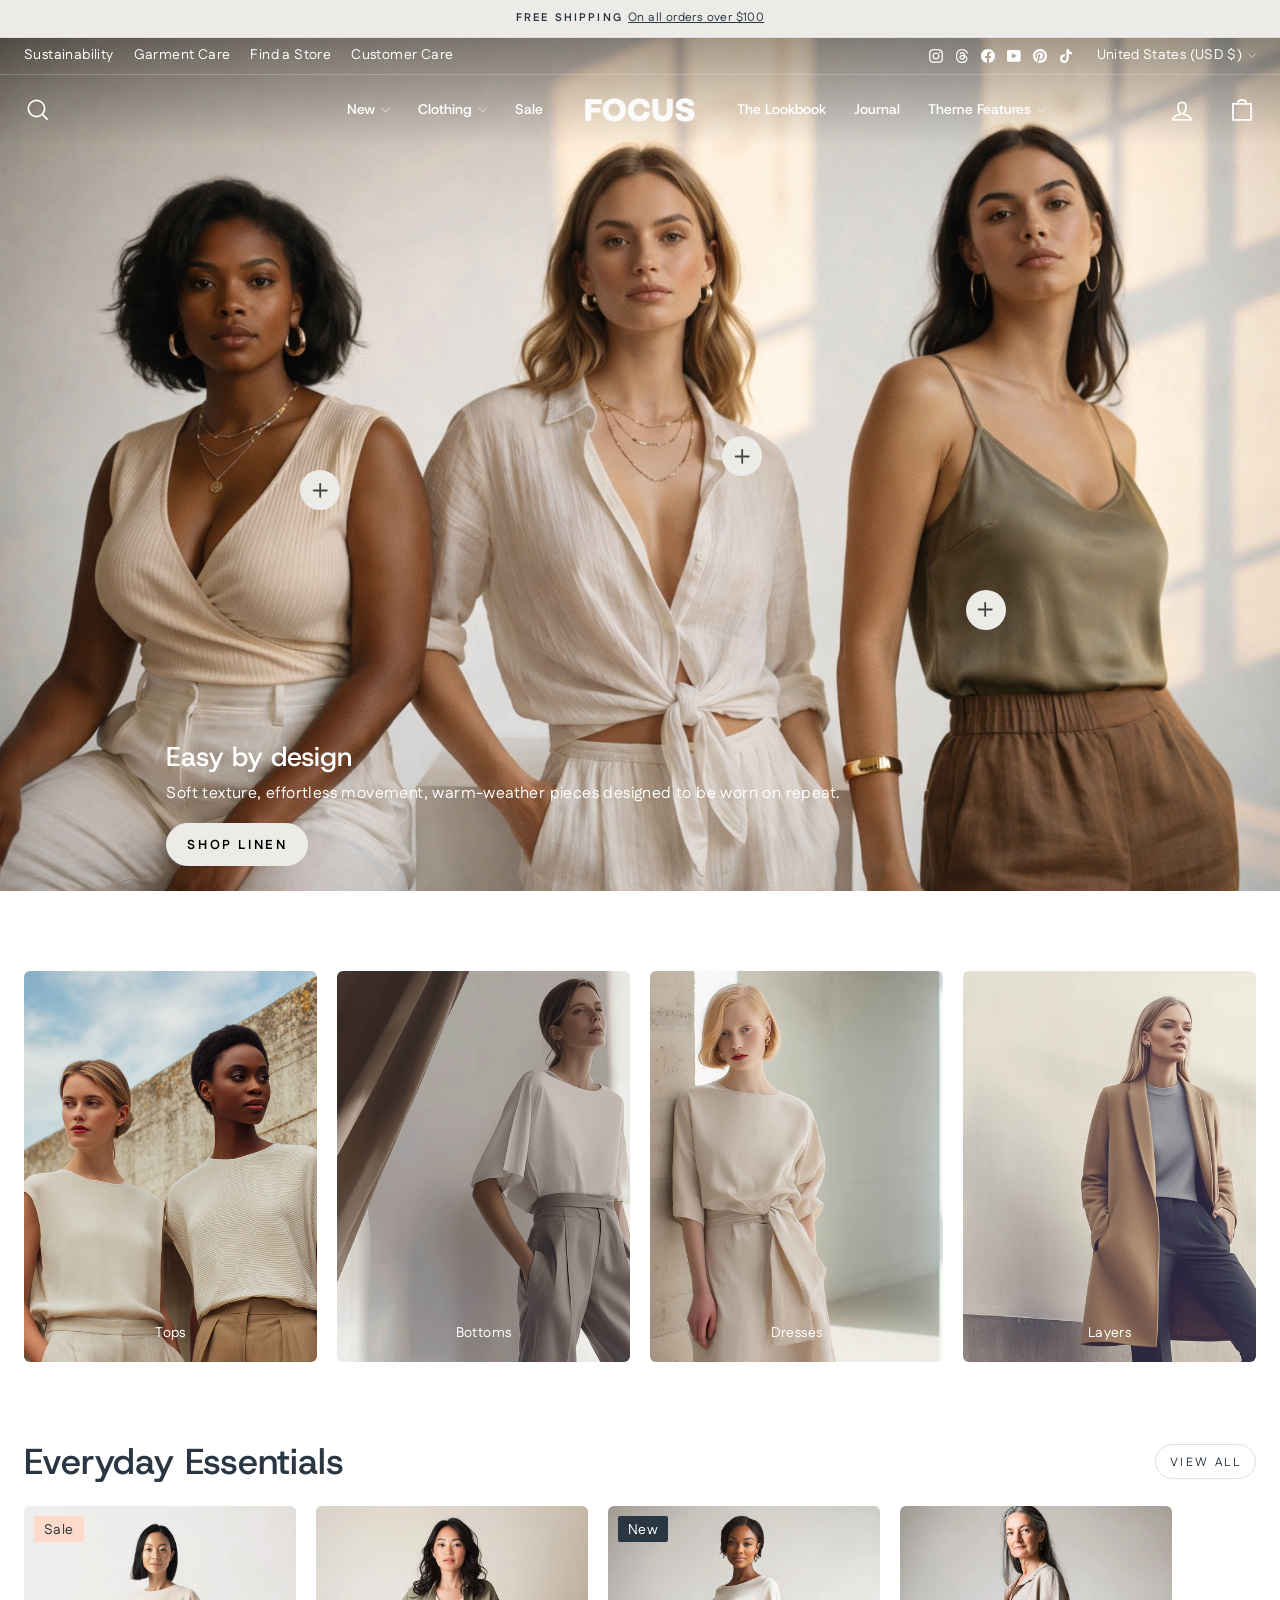
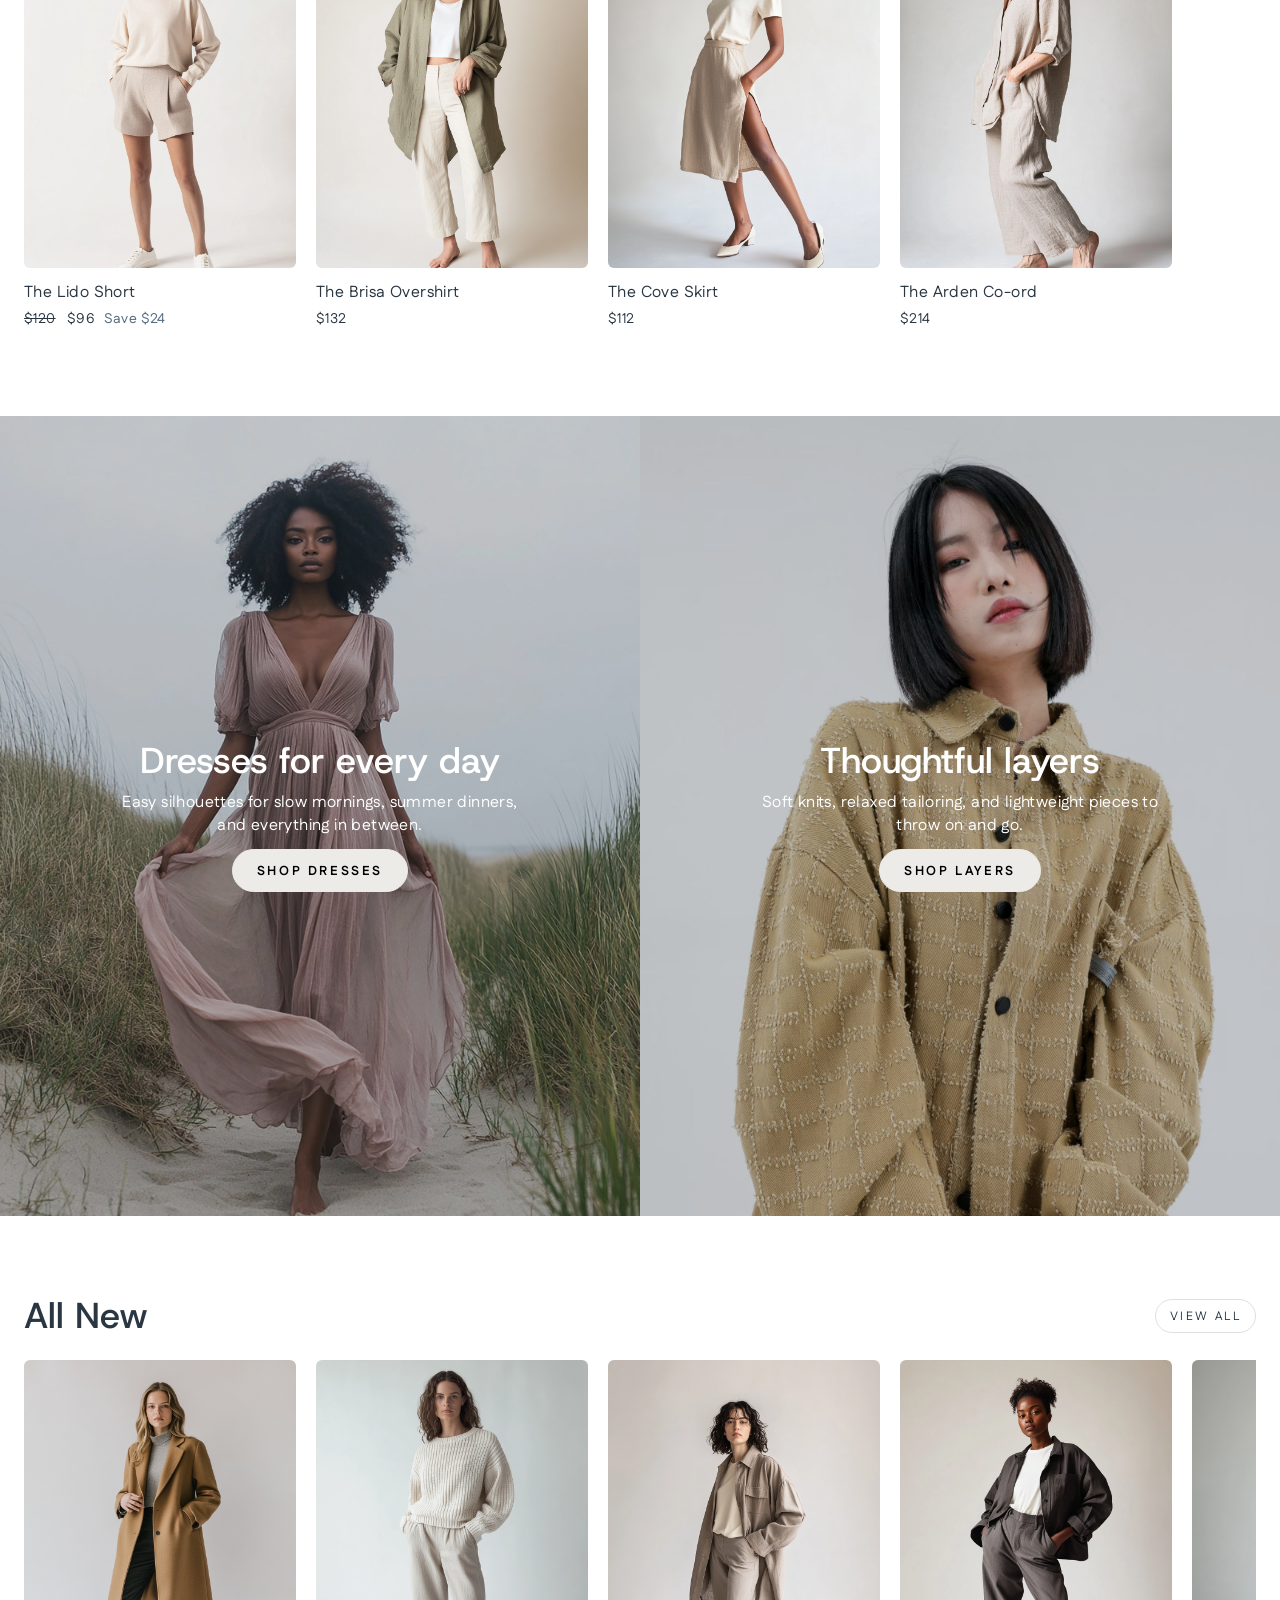
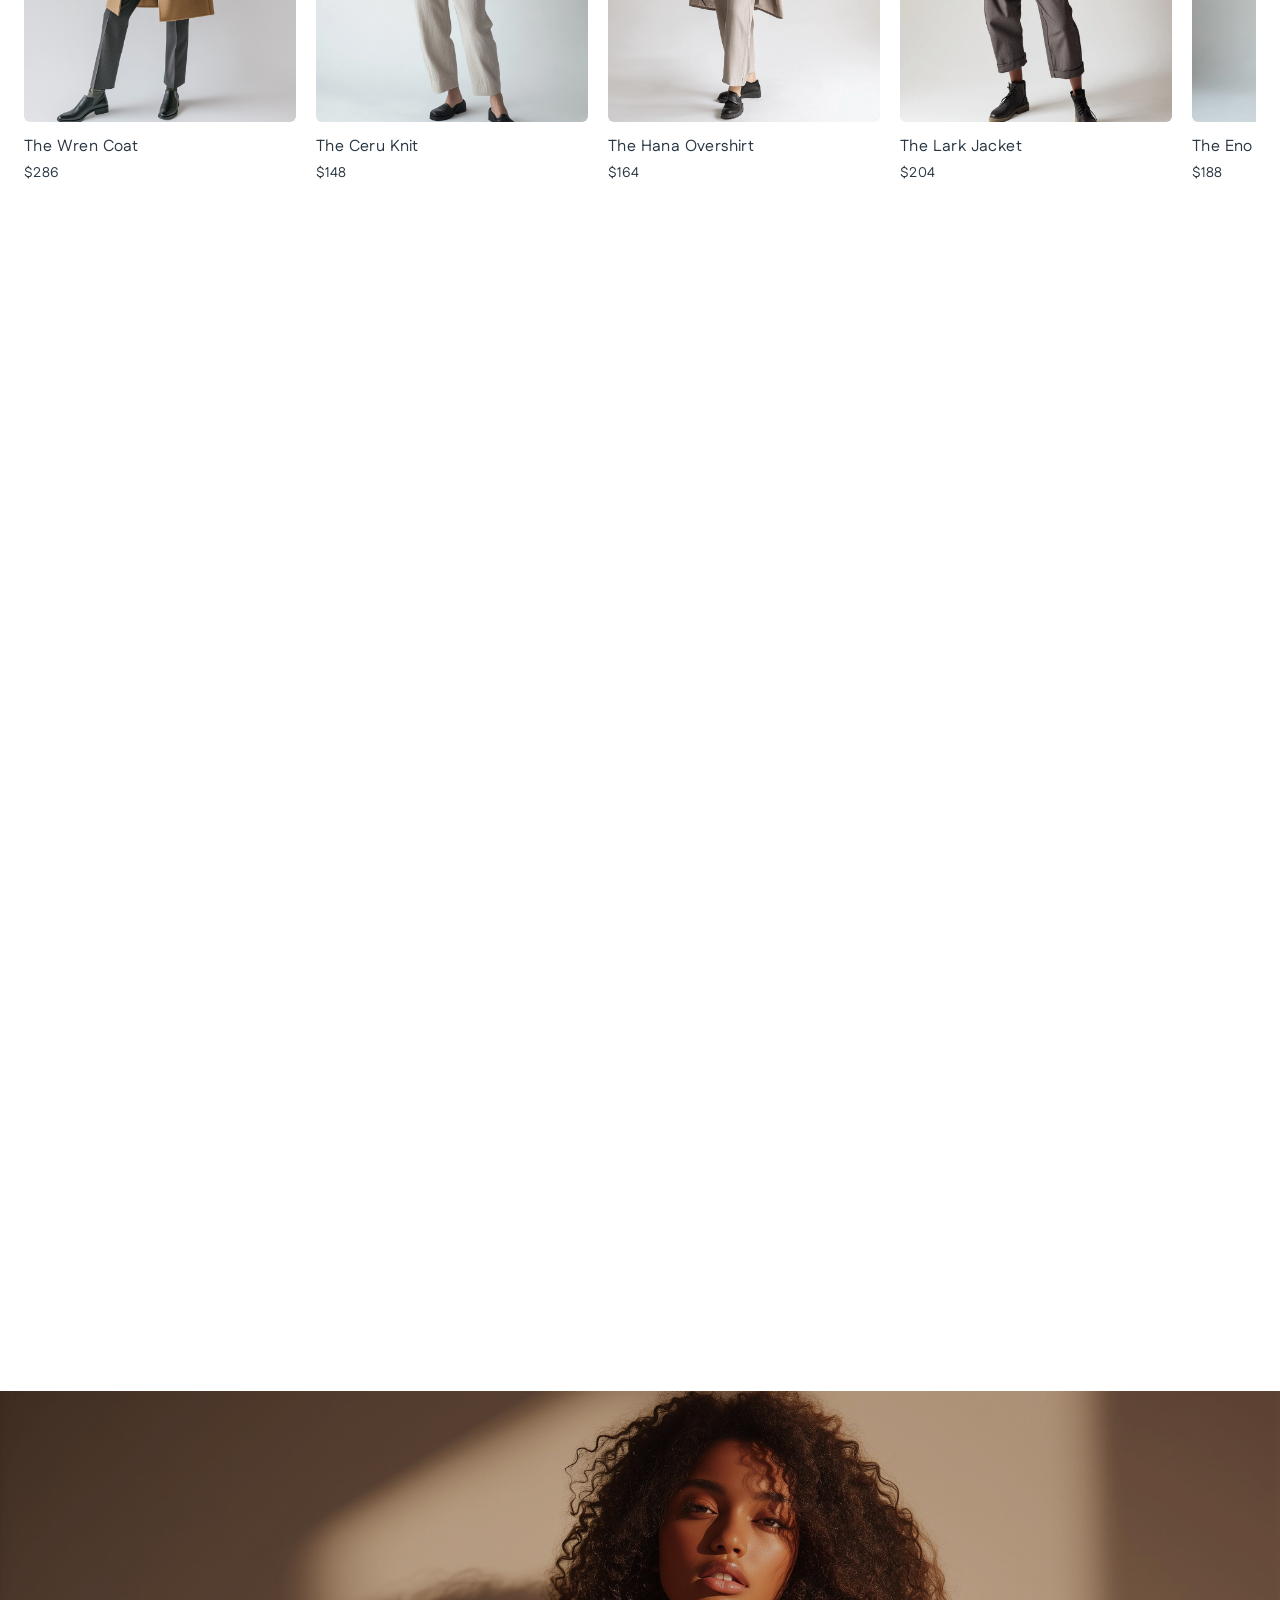
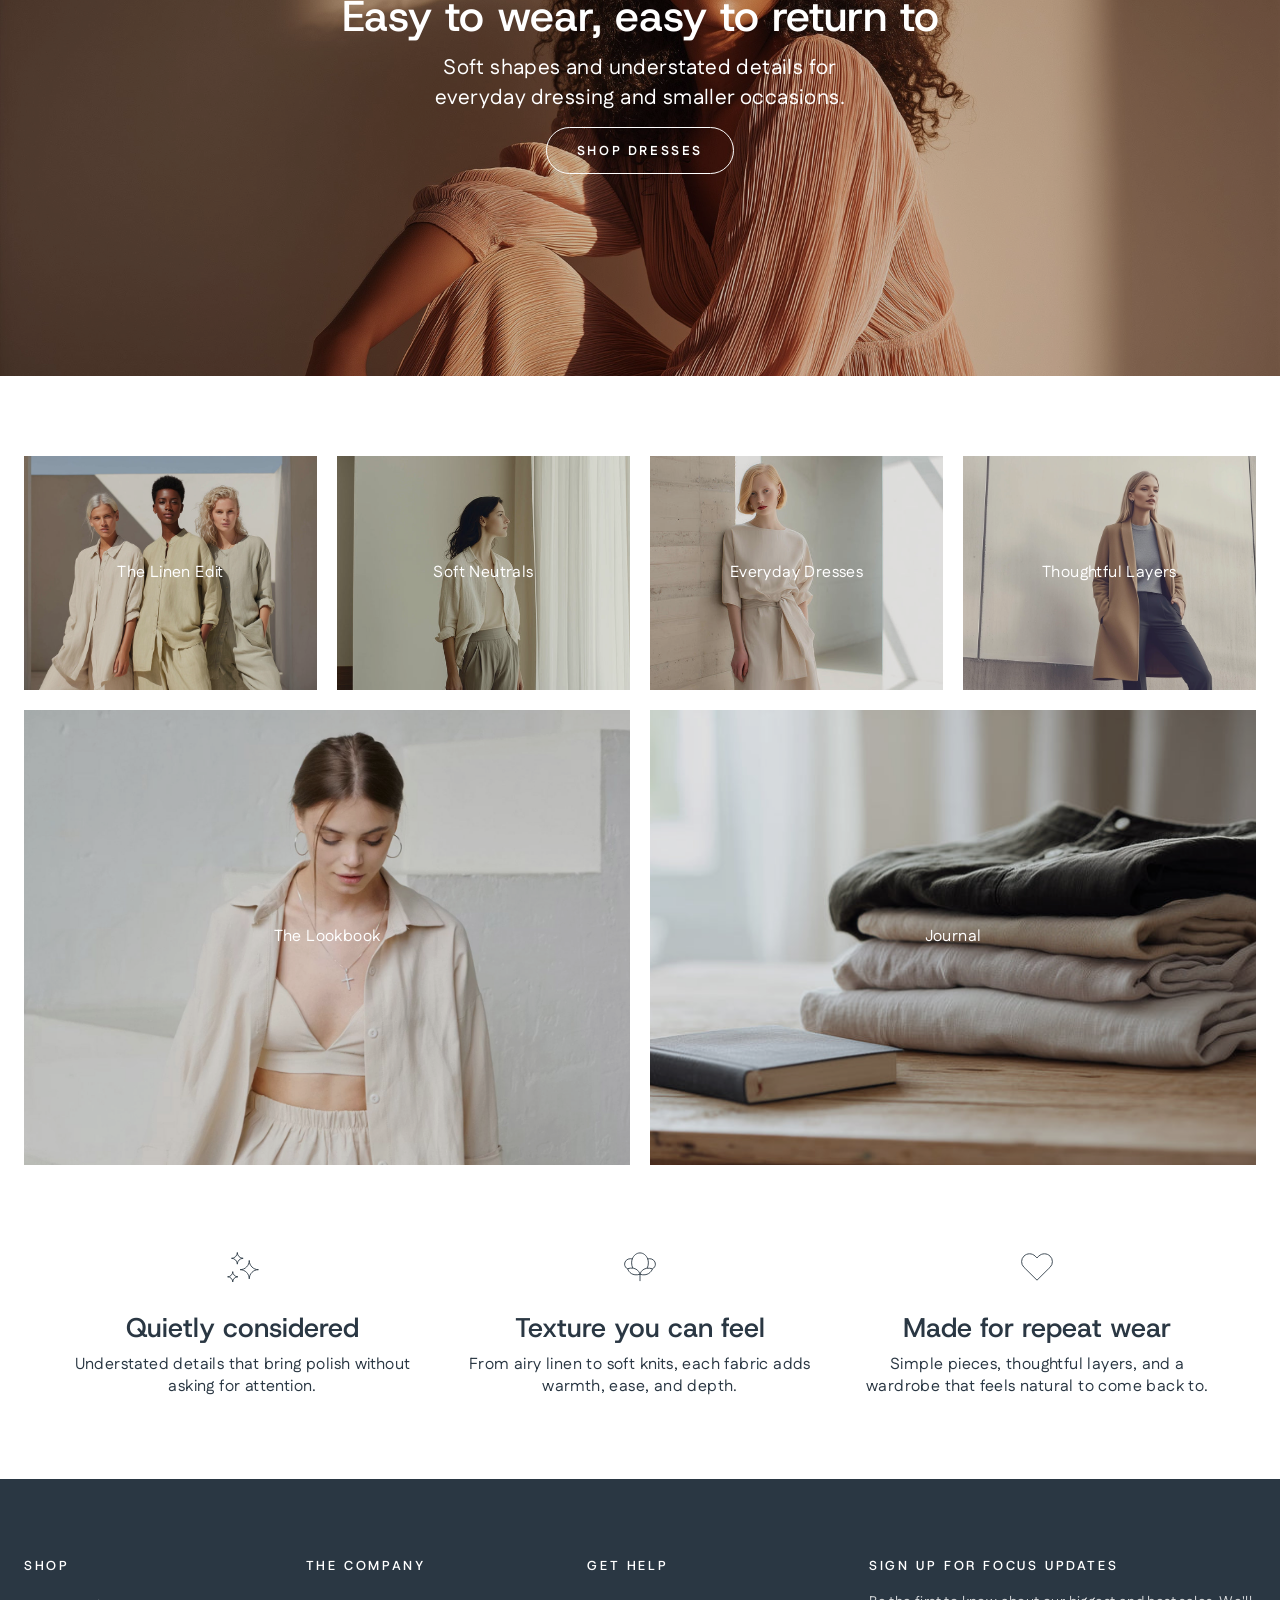
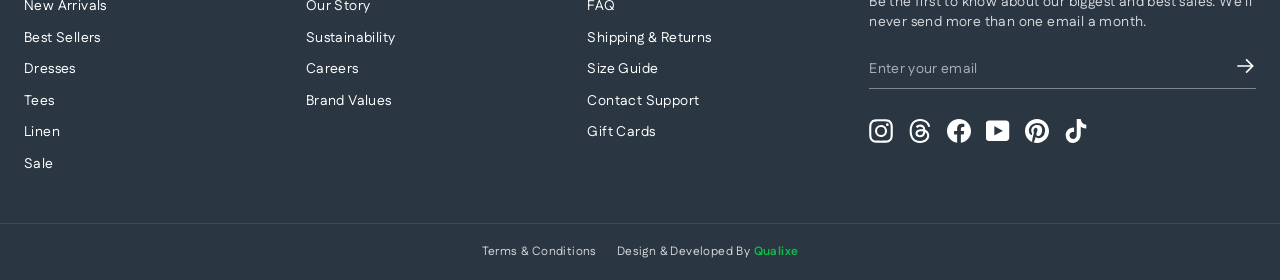
==== commit 7518a861: "fixed all issues" ====
--- a/index.html
+++ b/index.html
@@ -4,7 +4,7 @@
 <head>
 	<meta charset="UTF-8">
 	<meta name="viewport" content="width=device-width, initial-scale=1.0">
-	<title>Impulse | Home</title>
+	<title>Focus | Home</title>
 	<!-- link css -->
 	<link rel="stylesheet" href="./assets/css/swiper-bundle.min.css">
 	<link rel="stylesheet" href="./assets/css/style.css">
@@ -232,8 +232,8 @@
 				</div>
 
 				<a href="./index.html" class="header__logo">
-					<img src="./assets/images/logo/logo.png" alt="Impulse" class="header__logo-img header__logo-img--dark">
-					<img src="./assets/images/logo/logo-white.png" alt="Impulse" class="header__logo-img header__logo-img--light">
+					<img src="./assets/images/logo/logo.png" alt="Focus" class="header__logo-img header__logo-img--dark">
+					<img src="./assets/images/logo/logo-white.png" alt="Focus" class="header__logo-img header__logo-img--light">
 				</a>
 
 				<div class="header__side header__side--right">
@@ -253,7 +253,7 @@
 											<div class="megamenu__columns megamenu__columns--narrow">
 												<div class="megamenu__col">
 													<span class="megamenu__col-title">Presets</span>
-													<a href="#">Impulse</a>
+													<a href="#">Focus</a>
 													<a href="#">Apothecary</a>
 													<a href="#">Dune</a>
 													<a href="#">Terrain</a>
@@ -269,7 +269,7 @@
 											</div>
 											<div class="megamenu__promos megamenu__promos--single">
 												<a href="collections.html" class="megamenu__promo">
-													<img src="./assets/images/hero/hero-main.jpg" alt="Impulse Theme">
+													<img src="./assets/images/hero/hero-main.jpg" alt="Focus Theme">
 												</a>
 											</div>
 										</div>
@@ -286,7 +286,7 @@
 								<path d="M47.16 28.58A18.58 18.58 0 1 1 28.58 10a18.58 18.58 0 0 1 18.58 18.58ZM54 54 41.94 42"></path>
 							</svg>
 						</button>
-						<button class="header__icon-btn only-desktop" aria-label="Account">
+						<button class="header__icon-btn header__account-btn only-desktop" aria-label="Account">
 							<svg class="icon icon-user" viewBox="0 0 64 64" fill="none" xmlns="http://www.w3.org/2000/svg">
 								<path
 									d="M35 39.84v-2.53c3.3-1.91 6-6.66 6-11.41 0-7.63 0-13.82-9-13.82s-9 6.19-9 13.82c0 4.75 2.7 9.51 6 11.41v2.53c-10.18.85-18 6-18 12.16h42c0-6.19-7.82-11.31-18-12.16Z" />
@@ -297,7 +297,7 @@
 								<path d="M11.375 17.863h41.25v36.75h-41.25z" />
 								<path d="M22.25 18c0-7.105 4.35-9 9.75-9s9.75 1.895 9.75 9" />
 							</svg>
-							<span class="header__cart-count">0</span>
+							<span class="header__cart-count"></span>
 						</button>
 					</div>
 				</div>
@@ -343,7 +343,7 @@
 	</header>
 	<nav class="mobile-nav" id="mobileNav">
 		<div class="mobile-nav__header">
-			<img src="./assets/images/logo/logo.png" alt="Impulse" class="mobile-nav__logo">
+			<img src="./assets/images/logo/logo.png" alt="Focus" class="mobile-nav__logo">
 			<button class="mobile-nav__close" id="mobileNavClose" aria-label="Close menu">
 				<svg viewBox="0 0 20 20" fill="none" xmlns="http://www.w3.org/2000/svg">
 					<path d="M4 4l12 12M16 4L4 16" stroke="currentColor" stroke-width="1.4" />
@@ -542,7 +542,7 @@
 									</svg>
 								</summary>
 								<ul class="mobile-nav__grandchild">
-									<li><a href="#">Impulse</a></li>
+									<li><a href="#">Focus</a></li>
 									<li><a href="#">Apothecary</a></li>
 									<li><a href="#">Dune</a></li>
 									<li><a href="#">Terrain</a></li>
@@ -631,11 +631,6 @@
 			</div>
 
 			<div class="cart-drawer__items" id="cartItems"></div>
-
-			<div class="cart-drawer__note-wrap" id="cartNoteWrap" hidden>
-				<label for="cartNote" class="cart-drawer__note-label">Order note</label>
-				<textarea id="cartNote" class="cart-drawer__note"></textarea>
-			</div>
 		</div>
 
 		<div class="cart-drawer__footer" id="cartFooter" hidden>
@@ -1321,7 +1316,7 @@
 			</div>
 			<div class="footer__col footer__newsletter">
 				<details class="footer__accordion" open>
-					<summary class="footer__col-heading">Sign up for Impulse updates
+					<summary class="footer__col-heading">Sign up for Focus updates
 						<svg class="chevron footer__accordion-chevron" viewBox="0 0 28 16" fill="none"
 							xmlns="http://www.w3.org/2000/svg">
 							<path d="m1.57 1.59 12.76 12.77L27.1 1.59" stroke-width="2" stroke="currentColor" fill="none" />
--- a/assets/css/style.css
+++ b/assets/css/style.css
@@ -105,6 +105,8 @@
 
   /* typography scale (mobile values; desktop overrides below) */
   --type-base-size: 15px;
+  --btn-shift: 1.5px;
+  --pill-shift: 1.65px;
   --type-base-spacing: .025em;
   --type-base-line-height: 1.4;
   --type-header-weight: 500;
@@ -134,6 +136,7 @@
 @media (min-width: 769px) {
   :root {
     --type-base-size: 16px;
+    --btn-shift: .75px;
     --type-h1-size: 42px;
     --type-h2-size: 36px;
     --type-h3-size: 27px;
@@ -239,7 +242,7 @@
 
 .btn {
   display: inline-block;
-  padding: 13px 30px;
+  padding: calc(13px + var(--btn-shift)) 30px calc(13px - var(--btn-shift));
   background-color: var(--black);
   color: var(--white);
   border: 1px solid var(--black);
@@ -511,8 +514,8 @@
 
 .header__main-inner {
   position: relative;
-  padding-top: 20px;
-  padding-bottom: 20px;
+  padding-top: 14px;
+  padding-bottom: 14px;
   display: flex;
   align-items: center;
   justify-content: space-between;
@@ -537,7 +540,6 @@
 .header__icons {
   display: flex;
   align-items: center;
-  gap: 18px;
 }
 
 .header__logo {
@@ -622,20 +624,62 @@
   transform: scaleX(1);
 }
 
+/* header icons: same sizes as the reference (28px glyph, 30px on mobile) inside a padded tap area */
 .header__icon-btn {
   position: relative;
   background: none;
   border: none;
   color: inherit;
-  width: 20px;
-  height: 20px;
-  padding: 0;
+  padding: 7.5px 12px;
   cursor: pointer;
 }
 
 .header__icon-btn svg {
-  width: 100%;
-  height: 100%;
+  display: block;
+  width: 28px;
+  height: 28px;
+}
+
+/* pull the outer icons back so the glyph (not its padding) lines up with the container edge */
+.header__side--left .header__icon-btn {
+  margin-left: -12px;
+}
+
+.header__icons .header__icon-btn:last-child {
+  margin-right: -12px;
+}
+
+.header__account-btn {
+  padding-left: 20px;
+  padding-right: 20px;
+}
+
+.header__account-btn svg {
+  position: relative;
+  top: 1px;
+}
+
+@media (max-width: 768px) {
+  .header__icon-btn {
+    padding: 7.5px;
+  }
+
+  .header__icon-btn svg {
+    width: 30px;
+    height: 30px;
+  }
+
+  .header__side--left .header__icon-btn {
+    margin-left: -7.5px;
+  }
+
+  .header__icons .header__icon-btn:last-child {
+    margin-right: -7.5px;
+  }
+
+  .header__icons .header__icon-btn+.header__icon-btn {
+    margin-left: -4px;
+  }
 }
 
 .header__icon-btn svg.icon-search path,
@@ -648,16 +692,29 @@
   stroke-linejoin: miter;
 }
 
+/* cart dot: only while the cart has items (JS toggles .is-visible), sits on the bag's lower-right like the reference */
 .header__cart-count {
+  display: none;
   position: absolute;
-  top: -6px;
-  right: -8px;
+  top: 50%;
+  right: 12px;
+  width: 15px;
+  height: 15px;
+  box-sizing: border-box;
   background-color: var(--brand-color);
-  color: var(--white);
-  font-size: 10px;
-  line-height: 1;
-  padding: 2px 5px;
+  border: 2px solid var(--body-color);
   border-radius: 50%;
+  pointer-events: none;
+}
+
+.header__cart-count.is-visible {
+  display: block;
+}
+
+@media (max-width: 768px) {
+  .header__cart-count {
+    right: 7.5px;
+  }
 }
 
 .header__menu-toggle {
@@ -1315,7 +1372,13 @@
   cursor: pointer;
   transition: all ease .3s;
   line-height: 1;
-  padding: 2.5px 0 0;
+  padding: 1.9px 0 0;
+}
+
+@media (min-width: 769px) {
+  .cart-item__qty-btn {
+    padding-top: 2.5px;
+  }
 }
 
 .cart-item__qty-btn:hover {
@@ -1335,35 +1398,6 @@
   font-size: var(--type-base-size);
   white-space: nowrap;
   line-height: 1;
-}
-
-.cart-drawer__note-wrap {
-  padding: 4px 24px 24px;
-}
-
-.cart-drawer__note-wrap[hidden] {
-  display: none;
-}
-
-.cart-drawer__note-label {
-  display: block;
-  font-size: var(--type-accent-small);
-  font-weight: 400;
-  text-transform: uppercase;
-  letter-spacing: .2em;
-  margin-bottom: 8px;
-  line-height: 1.4;
-}
-
-.cart-drawer__note {
-  width: 100%;
-  min-height: 70px;
-  padding: 10px;
-  border: 1px solid var(--border-color);
-  border-radius: 2px;
-  font-family: var(--paragraph-font);
-  font-size: 13px;
-  resize: vertical;
 }
 
 .cart-drawer__footer {
@@ -1452,9 +1486,10 @@
     display: flex !important;
   }
 
+  /* the bigger tap areas of the icons already fill the row, so the header keeps its old height (48px) */
   .header__main-inner {
-    padding-top: 14px;
-    padding-bottom: 14px;
+    padding-top: 2.5px;
+    padding-bottom: 2.5px;
   }
 
   .header__side {
@@ -1492,12 +1527,19 @@
   }
 }
 
+@media (max-width: 768px) {
+  .header__main-inner {
+    padding-top: 1.5px;
+    padding-bottom: 1.5px;
+  }
+}
+
 @media (max-width: 575px) {
   .announcement-bar {
     height: 30px;
   }
 
-  .header {
+  .header:not(.header--solid):not(.is-stuck) {
     top: 30px;
   }
 }
@@ -1646,7 +1688,7 @@
 
 .shoppable-hero__content .btn {
   color: var(--black-pure);
-  padding: 11px 20px;
+  padding: calc(11px + var(--btn-shift)) 20px calc(11px - var(--btn-shift));
   background-color: var(--warm-bg);
   border-color: var(--warm-bg);
 }
@@ -1757,7 +1799,7 @@
   background-color: transparent;
   border: 1px solid var(--border-color);
   border-radius: var(--btn-radius);
-  padding: 8px 14px;
+  padding: calc(8px + var(--pill-shift)) 14px calc(8px - var(--pill-shift));
   transition: background-color .2s ease, color .2s ease, border-color .2s ease;
   text-align: center;
 }
@@ -1887,7 +1929,7 @@
   right: 10px;
   bottom: 10px;
   z-index: 2;
-  padding: 10px 5px;
+  padding: 11px 5px 9px;
   background-color: var(--black);
   color: var(--white);
   border: none;
@@ -2040,7 +2082,7 @@
 
 .promo-grid__content .btn {
   color: var(--black-pure);
-  padding: 11px 24px;
+  padding: calc(11px + var(--btn-shift)) 24px calc(11px - var(--btn-shift));
   background-color: var(--warm-bg);
   border-color: var(--warm-bg);
 }
@@ -2171,7 +2213,7 @@
 
 .journal-row__text .btn {
   margin-top: 15px;
-  padding: 11px 20px;
+  padding: calc(11px + var(--btn-shift)) 20px calc(11px - var(--btn-shift));
 }
 
 .journal-row__images {
@@ -2237,7 +2279,7 @@
   }
 
   .journal-row__text .btn {
-    padding: 9px 17px;
+    padding: calc(9px + var(--btn-shift)) 17px calc(9px - var(--btn-shift));
   }
 
   .journal-row__images {
@@ -2701,33 +2743,31 @@
   cursor: pointer;
 }
 
+/* footer social icons: plain white glyphs (22px, 24px on desktop) 15px apart, 30px under the email form, like the reference */
 .footer__socials {
   display: flex;
-  gap: 12px;
+  flex-wrap: wrap;
+  gap: 15px;
+  margin-top: 30px;
 }
 
 .footer__socials a {
-  display: flex;
-  align-items: center;
-  justify-content: center;
-  width: 34px;
-  height: 34px;
-  border-radius: 50%;
-  background: none;
-  border: 1px solid rgba(var(--white-rgb), .4);
+  display: block;
   color: var(--white);
-  transition: all ease .3s;
-}
-
-.footer__socials a:hover {
-  color: var(--brand-color);
-  background-color: var(--white);
 }
 
 .footer__socials svg {
-  width: 15px;
-  height: 15px;
+  display: block;
+  width: 22px;
+  height: 22px;
   fill: currentColor;
+}
+
+@media (min-width: 769px) {
+  .footer__socials svg {
+    width: 24px;
+    height: 24px;
+  }
 }
 
 .footer__bottom {
@@ -2948,7 +2988,7 @@
 .product-modal__size-option {
   min-width: 36px;
   height: 36px;
-  padding: 0 6px;
+  padding: 1px 6px 0;
   display: flex;
   align-items: center;
   justify-content: center;
@@ -2964,7 +3004,7 @@
 
 @media (min-width: 769px) {
   .product-modal__size-option {
-    padding-top: 2.5px;
+    padding-top: 3.1px;
   }
 }
 
@@ -3140,6 +3180,44 @@
   padding-bottom: 18px;
 }
 
+/* product page accordion: one bordered box with a divider between the rows (same as the reference);
+   scoped to .product-page so the quick-view modal keeps its own look */
+.product-page .product-modal__accordions {
+  margin-top: 17px;
+  border-top: 1px solid var(--border-color);
+  border-right: 1px solid var(--border-color);
+  border-left: 1px solid var(--border-color);
+}
+
+.product-page .product-modal__accordion-heading {
+  padding: 15px;
+}
+
+.product-page .product-modal__accordion-chevron {
+  width: 12px;
+  height: 12px;
+  color: var(--black-pure);
+}
+
+.product-page .product-modal__accordion[open]>.product-modal__accordion-content {
+  border-bottom: 1px solid var(--border-color);
+}
+
+.product-page .product-modal__accordion-content p {
+  padding: 0 20px 20px;
+}
+
+@media (max-width: 768px) {
+  .product-page .product-modal__accordion-heading {
+    padding: 12px;
+  }
+
+  .product-page .product-modal__accordion-chevron {
+    width: 10px;
+    height: 10px;
+  }
+}
+
 .product-modal__share {
   display: flex;
   gap: 20px;
@@ -3420,7 +3498,7 @@
   background-color: transparent;
   border: 1px solid rgba(var(--black-rgb), .2);
   border-radius: var(--btn-radius);
-  padding: 8px 16px;
+  padding: 9.15px 16px 6.85px;
   font-size: 12px;
   font-weight: 400;
   text-transform: uppercase;
@@ -3464,7 +3542,7 @@
   background-color: var(--white);
   border: 1px solid var(--border-color);
   border-radius: var(--btn-radius);
-  padding: 0 20px;
+  padding: 4.6px 20px 0;
   font-size: 16px;
   font-family: var(--paragraph-font);
   text-transform: uppercase;
@@ -4057,7 +4135,7 @@
   background-color: transparent;
   color: var(--white);
   border: 2px solid var(--white);
-  padding: 11px 20px;
+  padding: calc(11px + var(--btn-shift)) 20px calc(11px - var(--btn-shift));
 }
 
 .about-video-hero__btn svg {
@@ -4115,7 +4193,7 @@
   background-color: var(--black);
   color: var(--white);
   border: none;
-  padding: 11px 20px;
+  padding: calc(11px + var(--btn-shift)) 20px calc(11px - var(--btn-shift));
 }
 
 .about-quote {
@@ -4584,7 +4662,7 @@
   display: inline-flex;
   align-items: center;
   gap: 10px;
-  padding: 15px 25px;
+  padding: calc(15px + var(--btn-shift)) 25px calc(15px - var(--btn-shift));
 }
 
 .article-page__back-btn svg {
@@ -4609,7 +4687,7 @@
   color: var(--heading-text-color);
   border: 1px solid var(--border-color);
   border-radius: var(--btn-radius);
-  padding: 8px 14px;
+  padding: calc(8px + var(--pill-shift)) 14px calc(8px - var(--pill-shift));
   font-size: 12px;
   font-weight: 400;
   text-transform: uppercase;
@@ -4646,7 +4724,7 @@
   .article-page__back-btn {
     width: 100%;
     justify-content: center;
-    padding: 20px 17px;
+    padding: calc(20px + var(--btn-shift)) 17px calc(20px - var(--btn-shift));
   }
 
   .article-related {
@@ -4812,7 +4890,7 @@
   align-items: center;
   gap: 10px;
   flex-shrink: 0;
-  padding: 14px 26px;
+  padding: 15px 26px 13px;
   border: 1px solid var(--border-color);
   border-radius: var(--btn-radius);
   background-color: transparent;
@@ -4971,7 +5049,7 @@
 }
 
 .faq-page__cta .btn {
-  padding: 15px 34px;
+  padding: calc(15px + var(--btn-shift)) 34px calc(15px - var(--btn-shift));
 }
 
 @media (max-width: 900px) {
@@ -4990,7 +5068,7 @@
   }
 
   .faq-page__tab {
-    padding: 11px 18px;
+    padding: calc(11px + var(--pill-shift)) 18px calc(11px - var(--pill-shift));
     font-size: 12px;
   }
 
@@ -5100,7 +5178,7 @@
   align-items: center;
   gap: 10px;
   flex-shrink: 0;
-  padding: 14px 26px;
+  padding: 15px 26px 13px;
   border: 1px solid var(--border-color);
   border-radius: var(--btn-radius);
   background-color: transparent;
@@ -5203,7 +5281,7 @@
   color: var(--heading-text-color);
   border: 1px solid var(--border-color);
   border-radius: var(--btn-radius);
-  padding: 10px 18px;
+  padding: calc(10px + var(--pill-shift)) 18px calc(10px - var(--pill-shift));
   transition: background-color .2s ease, color .2s ease, border-color .2s ease;
   text-align: center;
 }
@@ -5274,7 +5352,7 @@
   }
 
   .store-page__tab {
-    padding: 11px 18px;
+    padding: calc(11px + var(--pill-shift)) 18px calc(11px - var(--pill-shift));
     font-size: 12px;
   }
 
@@ -5331,7 +5409,7 @@
   align-items: center;
   gap: 10px;
   flex-shrink: 0;
-  padding: 14px 26px;
+  padding: 15px 26px 13px;
   border: 1px solid var(--border-color);
   border-radius: var(--btn-radius);
   background-color: transparent;
@@ -5489,12 +5567,12 @@
 }
 
 .policy-page__cta .btn {
-  padding: 15px 34px;
+  padding: calc(15px + var(--btn-shift)) 34px calc(15px - var(--btn-shift));
 }
 
 .policy-page__cta-link {
   display: inline-block;
-  padding: 15px 34px;
+  padding: calc(15px + var(--pill-shift)) 34px calc(15px - var(--pill-shift));
   border: 1px solid var(--black);
   border-radius: var(--btn-radius);
   font-size: 12px;
@@ -5523,7 +5601,7 @@
   }
 
   .policy-page__tab {
-    padding: 11px 18px;
+    padding: calc(11px + var(--pill-shift)) 18px calc(11px - var(--pill-shift));
     font-size: 12px;
   }
 
@@ -5603,7 +5681,7 @@
 }
 
 .terms-page__nav-link {
-  padding: 9px 18px;
+  padding: calc(9px + var(--pill-shift)) 18px calc(9px - var(--pill-shift));
   border: 1px solid var(--border-color);
   border-radius: var(--btn-radius);
   font-size: 12px;
@@ -5793,7 +5871,7 @@
   display: inline-flex;
   align-items: center;
   gap: 6px;
-  padding: 12px 26px;
+  padding: calc(12px + var(--btn-shift)) 26px calc(12px - var(--btn-shift));
   border: 1px solid var(--border-color);
   border-radius: var(--btn-radius);
   font-size: var(--type-btn-size);
@@ -5833,7 +5911,7 @@
 }
 
 .career-page__cta .btn {
-  padding: 15px 34px;
+  padding: calc(15px + var(--btn-shift)) 34px calc(15px - var(--btn-shift));
 }
 
 @media (max-width: 900px) {
@@ -5995,7 +6073,7 @@
 }
 
 .sustainability-page__cta .btn {
-  padding: 15px 34px;
+  padding: calc(15px + var(--btn-shift)) 34px calc(15px - var(--btn-shift));
 }
 
 @media (max-width: 900px) {
